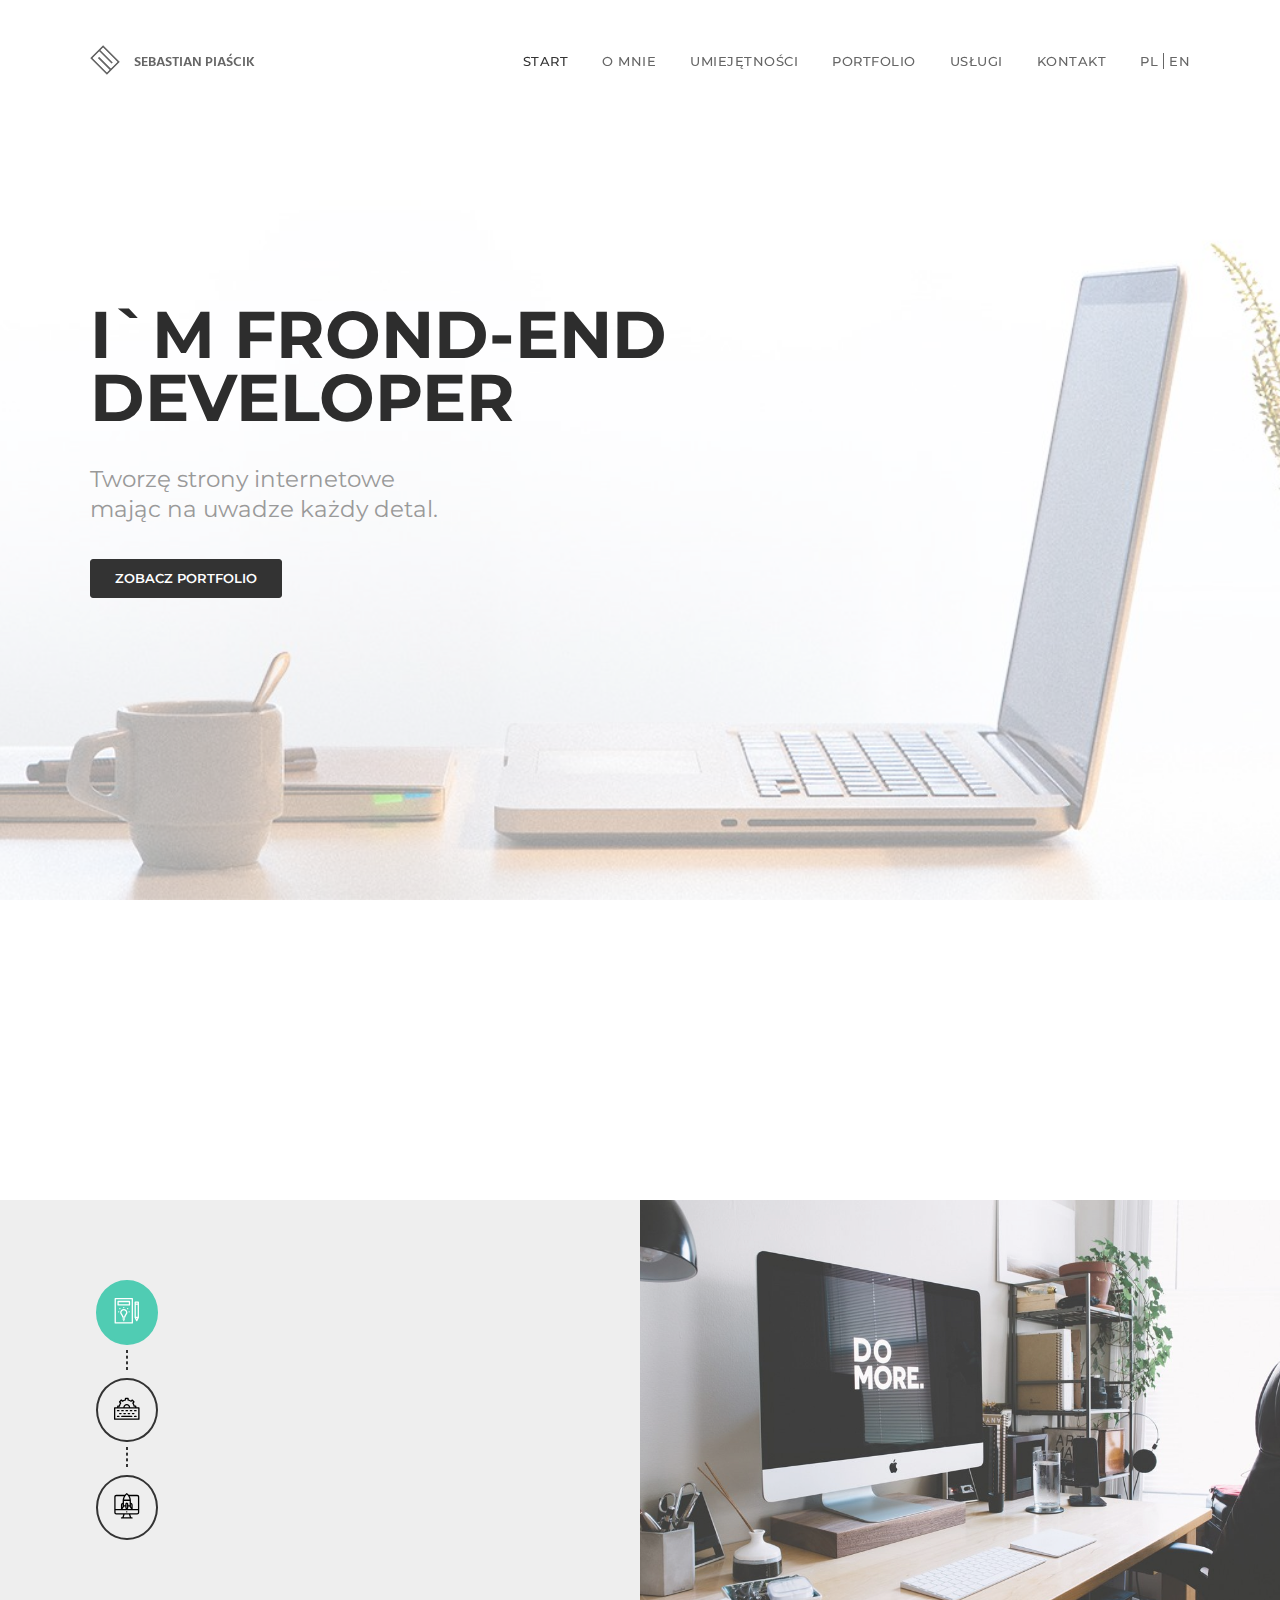
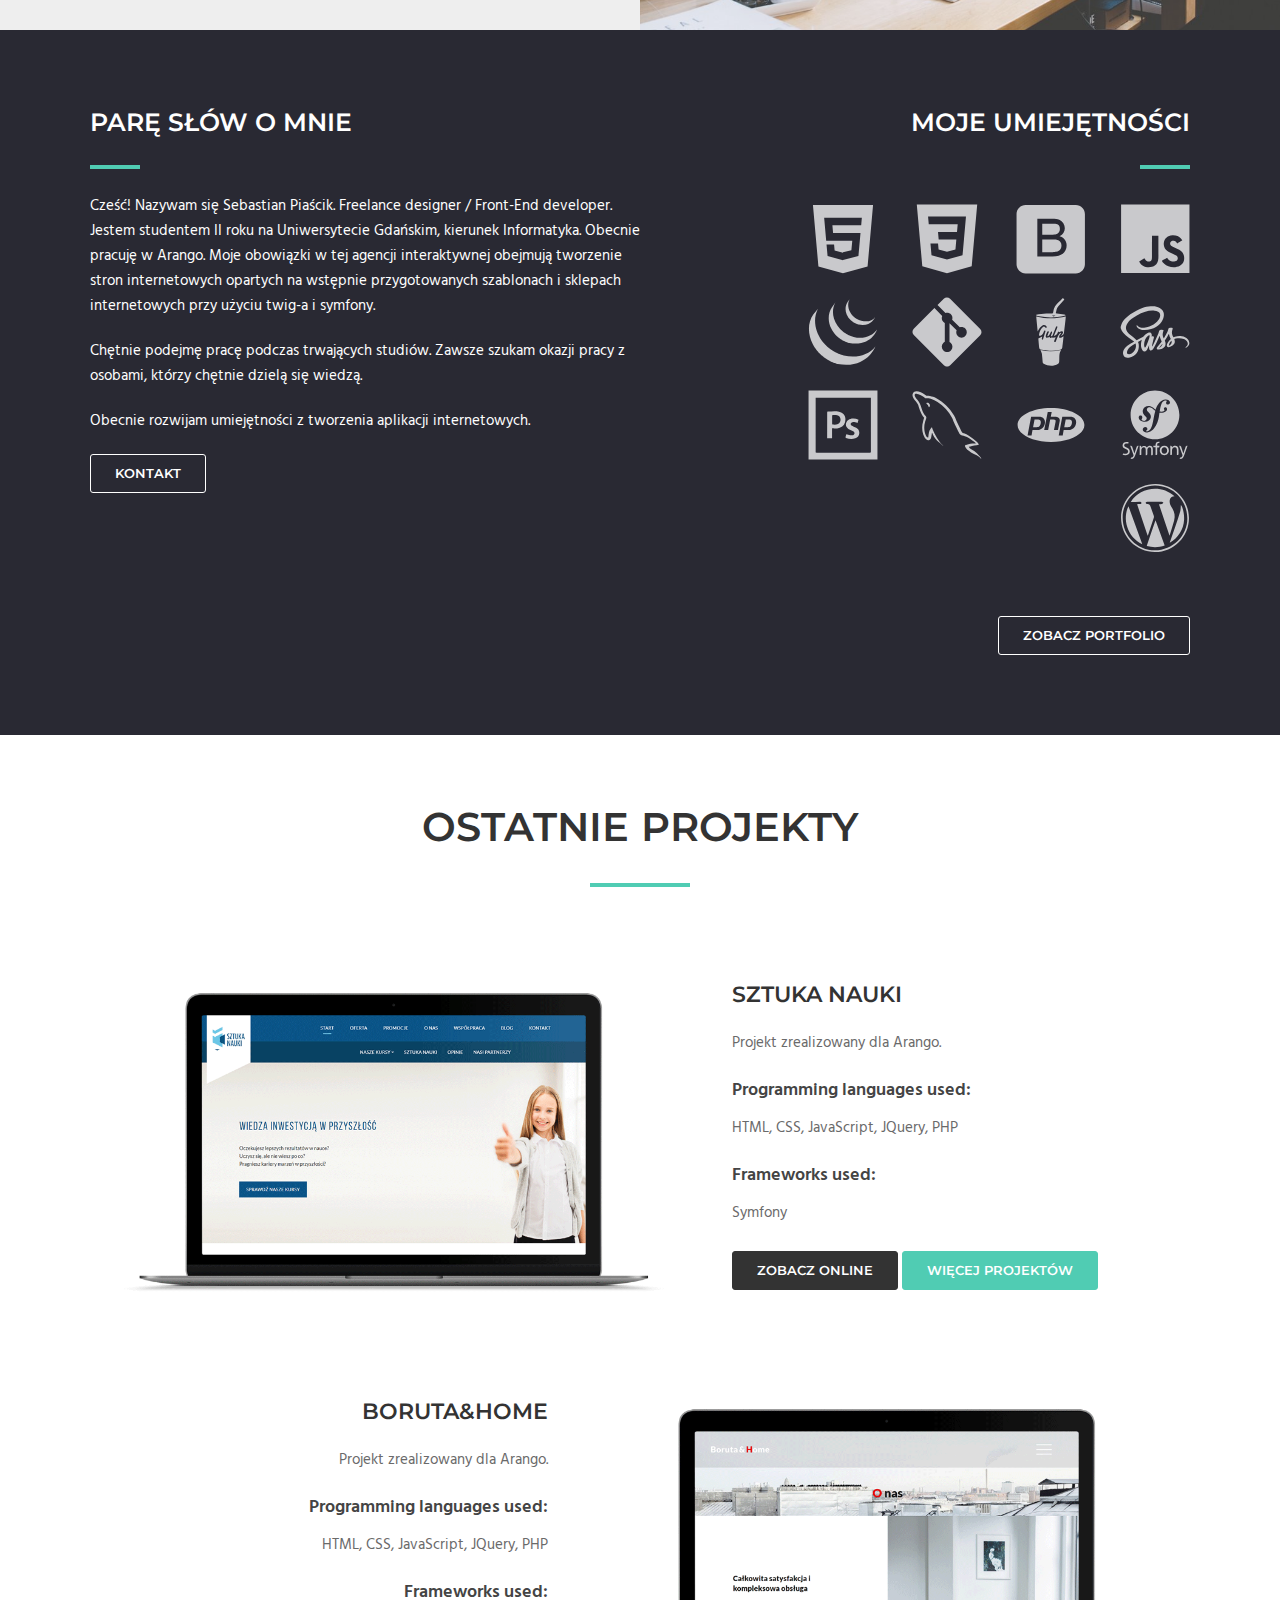
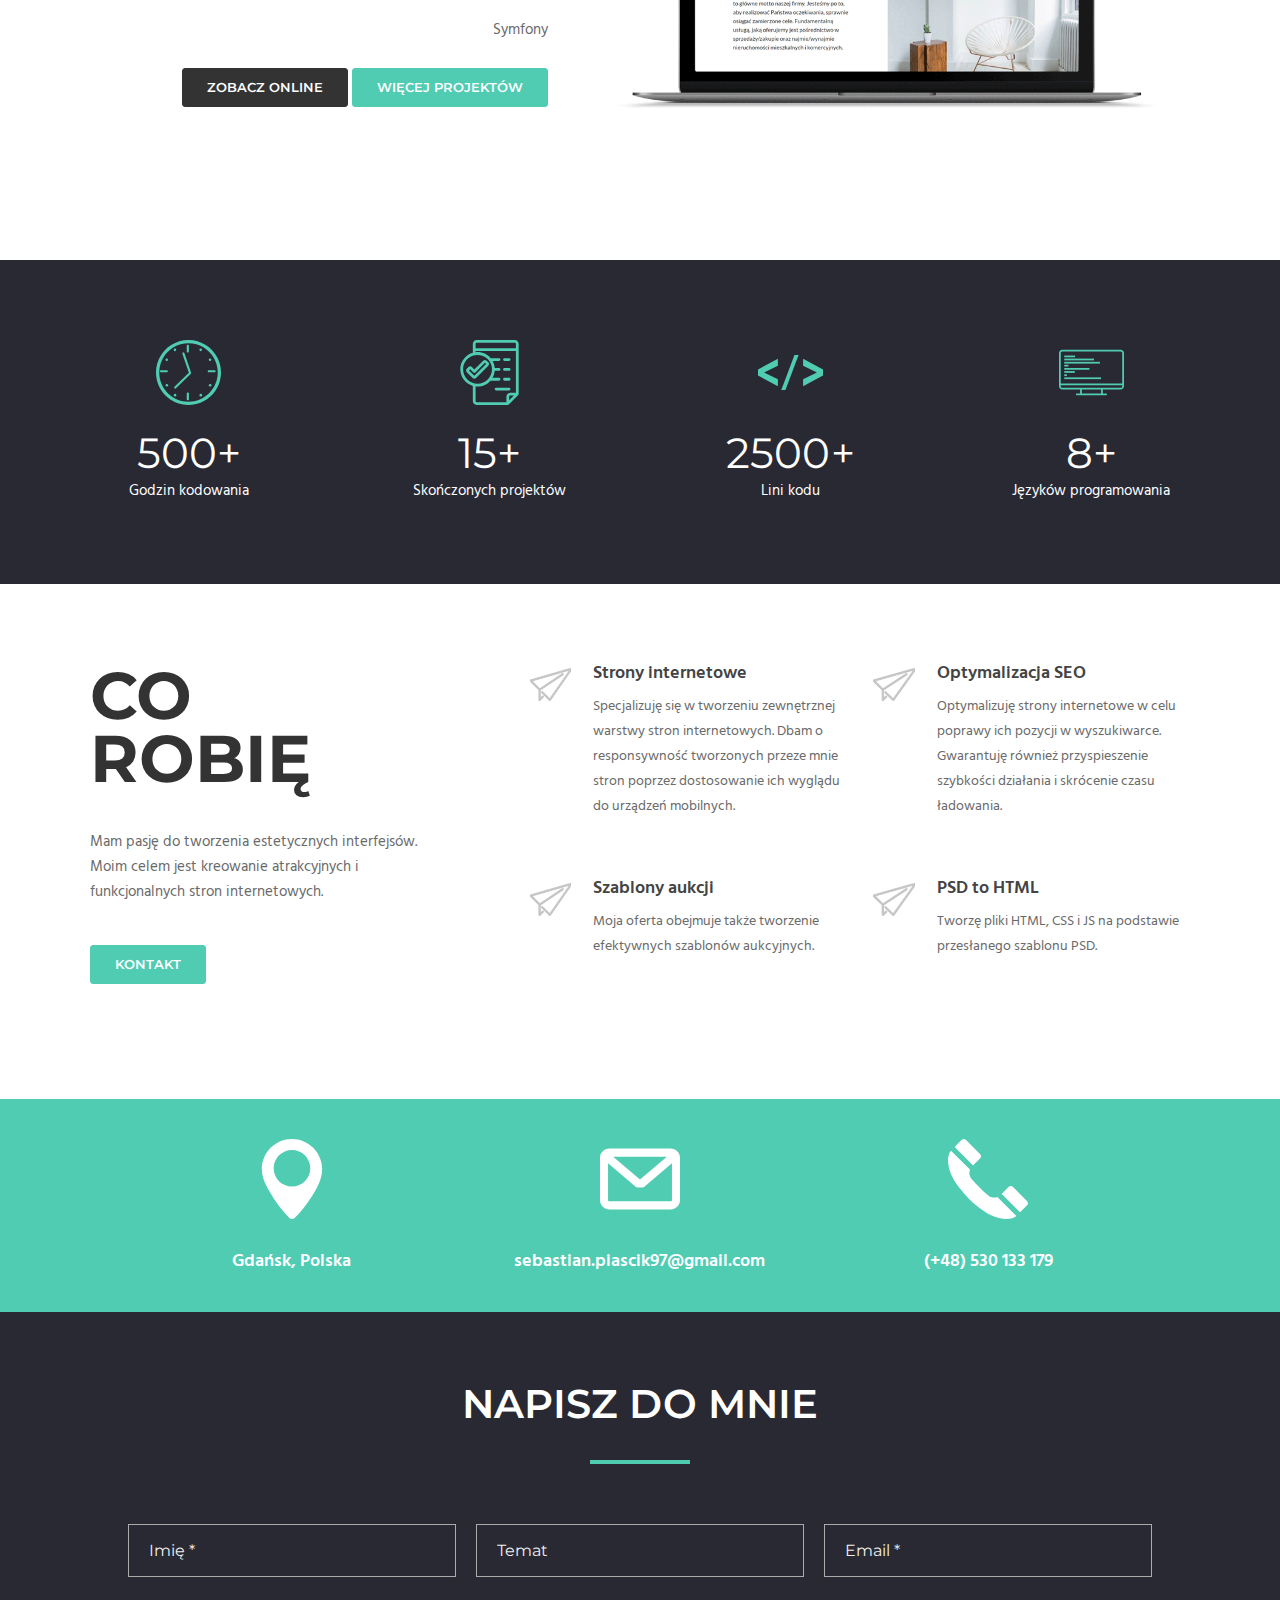
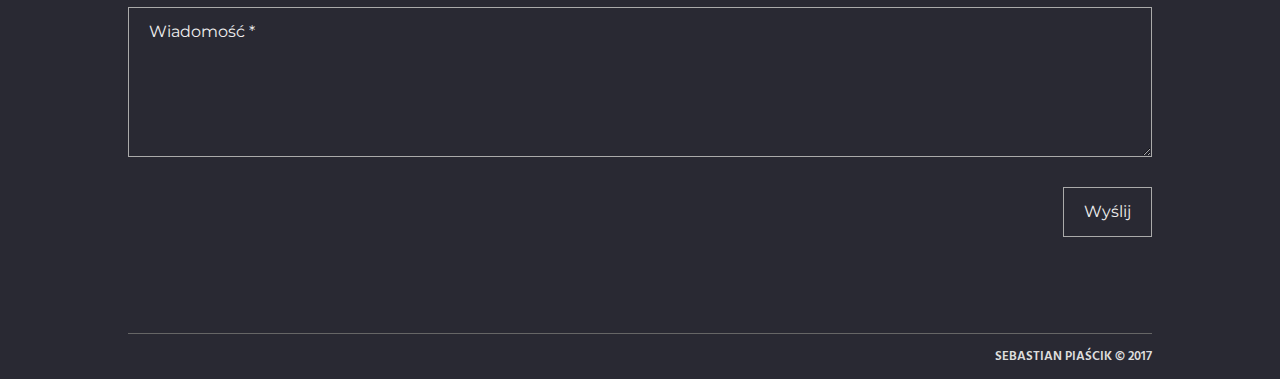
==== index.html @ a7806776 "Initial commit" ====
<!DOCTYPE html>
<html lang="pl-PL">

<head>
    <title>Sebastian Piaścik - Freelancer - Front-end Developer | Portfolio</title>

    <meta charset="utf-8" />
    <meta name="viewport" content="width=device-width, initial-scale=1.0">
    <meta name="author" content="Sebastian">
    <meta name="keywords" content="sebastian piascik, portfolio, web designer, front-end developer, freelancer, strony internetowe, tworca stron">
    <meta name="description" content="Sebastian Piaścik - Front-end developer. Specjalizuje się w tworzeniu responsywnych stron www, szablonów allegro oraz prostych sklepów internetowych. Sprawdź moje portfolio.">
    <meta name="google-site-verification" content="376Qhj6izyLeun8e3hG7ulQBFDxKnTTjyItqfD8CO_0" />
    <meta property="og:url" content="http://sebastian-piascik.pl">
    <meta property="og:type" content="website">
    <meta property="og:title" content="Sebastian Piaścik - Freelancer - Front-end Developer | Portfolio">
    <meta property="og:description" content="Sebastian Piaścik - Front-end developer. Specjalizuje się w tworzeniu responsywnych stron www, szablonów allegro oraz prostych sklepów internetowych.">
    <meta property="og:image" content="http://sebastian-piascik.pl/logo.jpg">
    <!--
    <meta http-equiv="Expires" content="0" />
	<meta http-equiv="Cache-Control" content="no-store, no-cache, must-revalidate" />
	<meta http-equiv="Cache-Control" content="post-check=0, pre-check=0" />
	<meta http-equiv="Pragma" content="no-cache" />
-->

    <link rel="shortcut icon" href="images/logo666.png" hreflang="pl-PL">

    <link rel="stylesheet" href="css/bootstrap.min.css">
    <link rel="stylesheet" href="css/material-design-iconic-font/material-design-iconic-font.min.css">

    <link rel="stylesheet" href="css/custom.min.css">
    <link rel="stylesheet" href="css/style.min.css">
    <link rel="stylesheet" href="css/responsive.min.css">



</head>

<body>





    <div class="nav">
        <div class="nav-logo">
            <img src="images/logo666.png" alt="logo">
            <p>Sebastian Piaścik</p>
        </div>
        <div class="nav-content section-content flex">
            <div class="nav-logo">
                <img src="images/logo666.png" alt="logo">
                <p>Sebastian Piaścik</p>
            </div>
            <div class="nav-ul">
                <ul>
                    <li class="button-home"><a href="" class="active">Start</a></li>
                    <li class="button-about"><a href="">O mnie</a></li>
                    <li class="button-skills"><a href="">Umiejętności</a></li>
                    <li class="button-portfolio"><a href="">Portfolio</a></li>
                    <li class="button-services"><a href="">Usługi</a></li>
                    <li class="button-contact"><a href="">Kontakt</a></li>
                    <li><a href="" class="lang"><span>PL</span></a><a href="en/" class="lang"><span>EN</span></a></li>
                </ul>
            </div>
            <div class="hamburger">
                <div class="bar bar-1"></div>
                <div class="bar bar-2"></div>
                <div class="bar bar-3"></div>
            </div>
        </div>
        <div class="hamburger">
            <div class="hamburger-content">
                <div class="bar bar-1"></div>
                <div class="bar bar-2"></div>
                <div class="bar bar-3"></div>
            </div>
        </div>
    </div>




    <div class="wallpaper flex" id="home">
        <div class="wallpaper-content section-content">
            <h1>I`m Frond-end<br/>Developer</h1>
            <h3>Tworzę strony internetowe<br/>mając na uwadze każdy detal.</h3>
            <div class="buttons">
                <div class="button button-black button-link"><a href="portfolio.html">Zobacz portfolio</a></div>
                <div class="button button-color button-contact">Kontakt</div>
            </div>
        </div>
    </div>


    <div class="features section">
        <div class="features-content section-content row">
            <div class="feature feature-1 flex col-sm-4">
                <div class="feature-img">
                    <img src="images/ikony/marketing-icons/dart-board.svg" alt="ikona atuty">
                </div>
                <div class="feature-content">
                    <h6>Stunning Design</h6>
                    <p>Mam pasję do tworzenia estetycznych stron internetowych przy użyciu najnowszych trendów technologicznych.</p>
                    <p class="link link-services">czym sie zajmuje</p>
                </div>
            </div>
            <div class="feature feature-2 flex col-sm-4">
                <div class="feature-img">
                    <img class="feature-bigger" src="images/ikony/responsive.svg" alt="ikona atuty">
                </div>
                <div class="feature-content">
                    <h6>Responsive Layout</h6>
                    <p>Wszystkie moje projekty są tworzone w taki sposób, aby dostosować się do różnych urządzeń, platform oraz przeglądarek.</p>
                    <p class="link link-services">czym sie zajmuje</p>
                </div>
            </div>
            <div class="feature feature-3 flex col-sm-4">
                <div class="feature-img">
                    <img class="feature-bigger" src="images/ikony/laptop.svg" alt="ikona atuty">
                </div>
                <div class="feature-content">
                    <h6>Pixel Perfect</h6>
                    <p>Kodując strony internetowe staram się zwracać uwagę na najmniejsze szczegóły, tak aby projekt finalny był w 100% dopracowany. </p>
                    <p class="link link-services">czym sie zajmuje</p>
                </div>
            </div>
        </div>
    </div>



    <div class="info flex">
        <div class="info-content col-sm-6">
            <div class="info-content-inside">
                <div class="info-images">
                    <div class="info-image-container active" data-info='1'>
                        <svg xmlns="http://www.w3.org/2000/svg" viewBox="0 0 295.5 295.5" width="512" height="512"><path d="M113.2 127.1c-23.1 0-42 18.9-42 42 0 15.5 12.2 28 13.6 29.4 2.3 2.3 5.3 7.3 6.3 10.5l3.4 13.7c0.8 3.4 3.8 5.7 7.3 5.7h23c3.5 0 6.5-2.4 7.3-5.7l3.4-13.7c1-3.1 4-8.2 6.3-10.5 1.4-1.4 13.6-13.9 13.6-29.4C155.1 145.9 136.3 127.1 113.2 127.1zM131 187.9c-4.1 4.1-8.5 11.4-10.1 17 0 0.1-0.1 0.2-0.1 0.3l-2 8.2h-11.2l-2-8.2c0-0.1-0.1-0.2-0.1-0.3 -1.6-5.6-6-12.9-10.1-17 -2.5-2.6-9.2-10.9-9.2-18.8 0-14.9 12.1-27 27-27 14.9 0 27 12.1 27 27C140.1 176.9 133.5 185.3 131 187.9z" class="a"/><path d="M212.2 0h-198c-4.1 0-7.5 3.4-7.5 7.5V288c0 4.1 3.4 7.5 7.5 7.5h198c4.1 0 7.5-3.4 7.5-7.5V7.5C219.7 3.4 216.3 0 212.2 0zM204.7 280.5h-183V15h183V280.5z" class="a"/><path d="M47.2 87.8h132c4.1 0 7.5-3.4 7.5-7.5V40.5c0-4.1-3.4-7.5-7.5-7.5h-132c-4.1 0-7.5 3.4-7.5 7.5v39.8C39.7 84.4 43 87.8 47.2 87.8zM54.7 48h117v24.8h-117V48z" class="a"/><path d="M121.4 235.3h-16.5c-4.1 0-7.5 3.4-7.5 7.5s3.4 7.5 7.5 7.5h16.5c4.1 0 7.5-3.4 7.5-7.5S125.6 235.3 121.4 235.3z" class="a"/><path d="M113.4 254.8h-0.5c-4.1 0-7.5 3.4-7.5 7.5s3.4 7.5 7.5 7.5h0.5c4.1 0 7.5-3.4 7.5-7.5S117.6 254.8 113.4 254.8z" class="a"/><path d="M113.4 118.3c4.1 0 7.5-3.4 7.5-7.5s-3.4-7.5-7.5-7.5h-0.5c-4.1 0-7.5 3.4-7.5 7.5s3.4 7.5 7.5 7.5H113.4z" class="a"/><path d="M75.9 123.8c0-4.1-3.4-7.5-7.5-7.5h-0.5c-4.1 0-7.5 3.4-7.5 7.5s3.4 7.5 7.5 7.5h0.5C72.6 131.3 75.9 127.9 75.9 123.8z" class="a"/><path d="M158.4 116.3h-0.5c-4.1 0-7.5 3.4-7.5 7.5s3.4 7.5 7.5 7.5h0.5c4.1 0 7.5-3.4 7.5-7.5S162.6 116.3 158.4 116.3z" class="a"/><path d="M175.4 152.8h-0.5c-4.1 0-7.5 3.4-7.5 7.5s3.4 7.5 7.5 7.5h0.5c4.1 0 7.5-3.4 7.5-7.5S179.6 152.8 175.4 152.8z" class="a"/><path d="M54.4 152.8h-0.5c-4.1 0-7.5 3.4-7.5 7.5s3.4 7.5 7.5 7.5h0.5c4.1 0 7.5-3.4 7.5-7.5S58.6 152.8 54.4 152.8z" class="a"/><path d="M237.7 225.4c0 1.2 0.3 2.3 0.8 3.4l18.1 36.2c1.3 2.5 3.9 4.1 6.7 4.1s5.4-1.6 6.7-4.1l18.1-36.2c0.5-1 0.8-2.2 0.8-3.4V47.8c0-4.1-3.4-7.5-7.5-7.5h-36.2c-4.1 0-7.5 3.4-7.5 7.5V225.4zM252.7 217.9V79.4h21.2v138.6H252.7zM273.8 55.3v9.1h-21.2V55.3H273.8zM263.3 244.8l-6-11.9h11.9L263.3 244.8z" class="a"/></svg>
                    </div>
                    <div class="vertical-line-container">
                        <div class="vertical-line"></div>
                    </div>
                    <div class="info-image-container" data-info='2'>
                        <svg xmlns="http://www.w3.org/2000/svg" viewBox="0 0 295.5 295.5" width="512" height="512"><path d="M288 129.4h-28.8v-12.1c0-4.1-3.4-7.5-7.5-7.5h-12.5c-2.3-9.6-6-18.7-11.1-27.1l9-9.1c2.9-2.9 2.9-7.6 0-10.5l-21-21.4c-1.4-1.4-3.3-2.2-5.3-2.2 -2 0-3.9 0.8-5.3 2.2l-8.8 9c-8.2-5.1-17.1-8.8-26.5-11.1V26.6c0-4.1-3.4-7.5-7.5-7.5h-29.7c-4.1 0-7.5 3.4-7.5 7.5v12.9c-9.4 2.3-18.2 6-26.5 11.1l-8.8-9c-1.4-1.4-3.3-2.2-5.3-2.2h0c-2 0-3.9 0.8-5.3 2.2L58.4 63c-2.9 2.9-2.9 7.6 0 10.5l9 9.1c-5.1 8.4-8.8 17.5-11.1 27.1H43.8c-4.1 0-7.5 3.4-7.5 7.5v12.1H7.5c-4.1 0-7.5 3.4-7.5 7.5v132c0 4.1 3.4 7.5 7.5 7.5H288c4.1 0 7.5-3.4 7.5-7.5v-132C295.5 132.7 292.1 129.4 288 129.4zM51.3 124.8h11.1c3.7 0 6.8-2.6 7.4-6.2 2-11.8 6.5-22.7 13.3-32.6 2.1-3 1.7-7-0.8-9.5l-8-8.1 10.5-10.7 7.8 8c2.6 2.6 6.7 3 9.7 0.8C111.9 59.5 122.6 55 134.2 53c3.6-0.6 6.2-3.7 6.2-7.4V34.1h14.7v11.4c0 3.6 2.6 6.8 6.2 7.4 11.6 2 22.3 6.6 31.9 13.5 3 2.2 7.1 1.8 9.7-0.8l7.8-8 10.5 10.7 -8 8.1c-2.5 2.6-2.9 6.6-0.8 9.5 6.8 9.8 11.3 20.8 13.3 32.6 0.6 3.6 3.7 6.2 7.4 6.2h11.1v4.6h-56.6c-1.5-21-18.8-37.5-39.9-37.5s-38.3 16.6-39.9 37.5h-56.6V124.8zM122.9 129.4c1.5-12.7 12-22.5 24.8-22.5 12.8 0 23.3 9.9 24.8 22.5H122.9zM280.5 261.4H15v-117h265.5V261.4z" class="a"/><path d="M40.5 177.4H57c4.1 0 7.5-3.4 7.5-7.5 0-4.1-3.4-7.5-7.5-7.5H40.5c-4.1 0-7.5 3.4-7.5 7.5C33 174 36.4 177.4 40.5 177.4z" class="a"/><path d="M90 177.4h16.5c4.1 0 7.5-3.4 7.5-7.5 0-4.1-3.4-7.5-7.5-7.5H90c-4.1 0-7.5 3.4-7.5 7.5C82.5 174 85.9 177.4 90 177.4z" class="a"/><path d="M139.5 177.4H156c4.1 0 7.5-3.4 7.5-7.5 0-4.1-3.4-7.5-7.5-7.5h-16.5c-4.1 0-7.5 3.4-7.5 7.5C132 174 135.4 177.4 139.5 177.4z" class="a"/><path d="M189 177.4h16.5c4.1 0 7.5-3.4 7.5-7.5 0-4.1-3.4-7.5-7.5-7.5H189c-4.1 0-7.5 3.4-7.5 7.5C181.5 174 184.9 177.4 189 177.4z" class="a"/><path d="M238.5 177.4H255c4.1 0 7.5-3.4 7.5-7.5 0-4.1-3.4-7.5-7.5-7.5h-16.5c-4.1 0-7.5 3.4-7.5 7.5C231 174 234.4 177.4 238.5 177.4z" class="a"/><path d="M40.5 243.4H57c4.1 0 7.5-3.4 7.5-7.5 0-4.1-3.4-7.5-7.5-7.5H40.5c-4.1 0-7.5 3.4-7.5 7.5C33 240 36.4 243.4 40.5 243.4z" class="a"/><path d="M205.5 228.4H89.8c-4.1 0-7.5 3.4-7.5 7.5 0 4.1 3.4 7.5 7.5 7.5H205.5c4.1 0 7.5-3.4 7.5-7.5C213 231.7 209.6 228.4 205.5 228.4z" class="a"/><path d="M255 228.4h-16.5c-4.1 0-7.5 3.4-7.5 7.5 0 4.1 3.4 7.5 7.5 7.5H255c4.1 0 7.5-3.4 7.5-7.5C262.5 231.7 259.1 228.4 255 228.4z" class="a"/><path d="M57.8 202.9c0 4.1 3.4 7.5 7.5 7.5h16.5c4.1 0 7.5-3.4 7.5-7.5 0-4.1-3.4-7.5-7.5-7.5h-16.5C61.1 195.4 57.8 198.7 57.8 202.9z" class="a"/><path d="M107.3 202.9c0 4.1 3.4 7.5 7.5 7.5h16.5c4.1 0 7.5-3.4 7.5-7.5 0-4.1-3.4-7.5-7.5-7.5h-16.5C110.6 195.4 107.3 198.7 107.3 202.9z" class="a"/><path d="M156.8 202.9c0 4.1 3.4 7.5 7.5 7.5h16.5c4.1 0 7.5-3.4 7.5-7.5 0-4.1-3.4-7.5-7.5-7.5h-16.5C160.1 195.4 156.8 198.7 156.8 202.9z" class="a"/><path d="M206.3 202.9c0 4.1 3.4 7.5 7.5 7.5h16.5c4.1 0 7.5-3.4 7.5-7.5 0-4.1-3.4-7.5-7.5-7.5h-16.5C209.6 195.4 206.3 198.7 206.3 202.9z" class="a"/></svg>
                    </div>
                    <div class="vertical-line-container">
                        <div class="vertical-line"></div>
                    </div>
                    <div class="info-image-container" data-info='3'>
                        <svg xmlns="http://www.w3.org/2000/svg" viewBox="0 0 295.5 295.5" width="512" height="512"><path d="M147.7 211c-2 0-3.9 0.8-5.3 2.2 -1.4 1.4-2.2 3.3-2.2 5.3 0 2 0.8 3.9 2.2 5.3 1.4 1.4 3.3 2.2 5.3 2.2 2 0 3.9-0.8 5.3-2.2 1.4-1.4 2.2-3.3 2.2-5.3 0-2-0.8-3.9-2.2-5.3C151.7 211.8 149.7 211 147.7 211z" class="a"/><path d="M268.7 21.3h-96.7c-9.6-12.3-18.6-19.2-19.4-19.8 -2.7-2-6.3-2-9 0 -0.8 0.6-9.8 7.5-19.4 19.8H26.7c-13 0-23.5 10.5-23.5 23.5V226.1c0 13 10.5 23.5 23.5 23.5h80.2l-10.3 30.9h-9.8c-4.1 0-7.5 3.4-7.5 7.5s3.4 7.5 7.5 7.5h15.2c0 0 0 0 0 0 0 0 0 0 0 0h91.3c0 0 0 0 0 0 0 0 0 0 0 0h15.2c4.1 0 7.5-3.4 7.5-7.5s-3.4-7.5-7.5-7.5h-9.8l-10.3-30.9h80.2c13 0 23.5-10.5 23.5-23.5V44.8C292.2 31.9 281.7 21.3 268.7 21.3zM268.7 36.3c4.7 0 8.5 3.8 8.5 8.5V185.6h-61.1v-47c0-12.7-8.5-23.4-20.2-26.6V88.2c0-20.7-6.2-38.2-13.9-51.9H268.7zM114.1 163c0.8-1.2 1.3-2.7 1.3-4.2v-2.4h15.2v11c0 5.1 3.4 12.4 6.7 18.3H99L114.1 163zM95.2 164.3v-25.6c0-4.2 2-7.9 5.2-10.2v28.1L95.2 164.3zM201.1 164.3l-5.2-7.7v-28.1c3.1 2.3 5.2 6 5.2 10.2V164.3zM181 118.5v22.9h-15.2v-11.3c0-10.5-7.9-19.1-17.6-19.1 -9.7 0-17.6 8.6-17.6 19.1v11.3H115.4v-22.9V91.7h65.6V118.5zM145.6 167.4V130.1c0-2.5 1.5-4.1 2.6-4.1 1.1 0 2.6 1.6 2.6 4.1l0 37.2c-0.1 1.1-1.1 3.7-2.6 6.7C146.7 171 145.7 168.5 145.6 167.4zM165.7 167.4v-11h15.2v2.4c0 1.5 0.4 2.9 1.3 4.2l15.1 22.7h-38.3C162.3 179.8 165.7 172.5 165.7 167.4zM148.2 17.4c8.7 8.2 27.5 28.8 31.9 58.2h-63.7C120.7 46.2 139.4 25.6 148.2 17.4zM26.7 36.3h87.6c-7.7 13.7-13.9 31.2-13.9 51.9v23.8c-11.6 3.3-20.2 14-20.2 26.6v47H18.2V44.8C18.2 40.1 22.1 36.3 26.7 36.3zM183 280.5h-70.5l10.3-30.9h49.9L183 280.5zM268.7 234.6H26.7c-4.7 0-8.5-3.8-8.5-8.5v-25.4h259v25.4C277.2 230.7 273.4 234.6 268.7 234.6z" class="a"/></svg>
                    </div>
                </div>
                <div class="info-section">
                    <div class="info-section-content" data-info="1">
                        <h4>Planning</h4>
                        <div class="under-line"></div>
                        <p>Przed przystąpieniem do pracy zapoznaję się dokładnie z wytycznymi dotyczącymi projektu oraz branżą firmy. Staram się określić cel projektu.</p>
                        <p>Po zaznajomieniu się z briefem przechodzę do następnego kroku, którym jest "Programowanie".</p>
                    </div>
                    <div class="info-section-content" data-info="2">
                        <h4>Execution</h4>
                        <div class="under-line"></div>
                        <p>Na tym etapie zajmuje się głównie kodowaniem strony.</p>
                        <p>Zajmuje mi to od kilku dni do kilku tygodni w zależności od złożoności projektu.</p>
                    </div>
                    <div class="info-section-content" data-info="3">
                        <h4>Launching</h4>
                        <div class="under-line"></div>
                        <p>Zaprezentowanie projektu klientowi.</p>
                    </div>
                </div>
            </div>
        </div>
        <div class="info-img col-sm-6">
            <img src="images/wallpaper/13.jpg" alt="baner">
        </div>
    </div>




    <div class="skills about">
        <div class="skills-content section-content flex">
            <div class="skills-description col-sm-6">
                <h4>Parę słów o mnie</h4>
                <div class="under-line"></div>
                <p>Cześć! Nazywam się Sebastian Piaścik. Freelance designer / Front-End developer. Jestem studentem II roku na Uniwersytecie Gdańskim, kierunek Informatyka. Obecnie pracuję w Arango. Moje obowiązki w tej agencji interaktywnej obejmują tworzenie stron internetowych opartych na wstępnie przygotowanych szablonach i sklepach internetowych przy użyciu twig-a i symfony.</p>
                <p>Chętnie podejmę pracę podczas trwających studiów. Zawsze szukam okazji pracy z osobami, którzy chętnie dzielą się wiedzą.</p>
                <p>Obecnie rozwijam umiejętności z tworzenia aplikacji internetowych. </p>
                <div class="button button-contact">Kontakt</div>
            </div>
            <div class="skills-description skills-description-2 col-sm-6">
                <h4>Moje umiejętności</h4>
                <div class="under-line"></div>
                <div class="skills-images">
                    <svg viewBox="0 0 128 128">
<path class="html" fill="#fff" d="M9.032 2l10.005 112.093 44.896 12.401 45.02-12.387 10.015-112.107h-109.936zm89.126 26.539l-.627 7.172-.276 3.289h-52.665000000000006l1.257 14h50.156000000000006l-.336 3.471-3.233 36.119-.238 2.27-28.196 7.749v.002l-.034.018-28.177-7.423-1.913-21.206h13.815000000000001l.979 10.919 15.287 4.081h.043v-.546l15.355-3.875 1.604-17.579h-47.698l-3.383-38.117-.329-3.883h68.939l-.33 3.539z"></path>
</svg>
                    <svg viewBox="0 0 128 128">
<path class="css" fill="#fff" d="M8.76 1l10.055 112.883 45.118 12.58 45.244-12.626 10.063-112.837h-110.48zm89.591 25.862l-3.347 37.605.01.203-.014.467v-.004l-2.378 26.294-.262 2.336-28.36 7.844v.001l-.022.019-28.311-7.888-1.917-21.739h13.883l.985 11.054 15.386 4.17-.004.008v-.002l15.443-4.229 1.632-18.001h-32.282999999999994l-.277-3.043-.631-7.129-.331-3.828h34.748999999999995l1.264-14h-52.926l-.277-3.041-.63-7.131-.332-3.828h69.281l-.331 3.862z"></path>
</svg>
                    <svg viewBox="0 0 128 128">
<path class="bootstrap" fill="#fff" d="M75.701 65.603c-2.334-.768-5.694-.603-10.08-.603h-17.621v23h18.844c2.944 0 5.012-.315 6.203-.535 2.099-.376 3.854-1.104 5.264-1.982 1.409-.876 2.568-2.205 3.478-3.881.908-1.676 1.363-3.637 1.363-5.83 0-2.568-.658-4.54-1.975-6.436-1.316-1.896-3.141-2.965-5.476-3.733zM73.282 55.087c2.317-.688 4.064-1.89 5.239-3.487 1.176-1.598 1.763-3.631 1.763-6.044 0-2.286-.549-4.314-1.646-6.054s-2.662-2.413-4.699-3.056c-2.037-.641-5.53-.446-10.48-.446h-15.459v20h16.587c4.042 0 6.939-.38 8.695-.913zM126 18.625c0-9.182-7.443-16.625-16.625-16.625h-91.75c-9.182 0-16.625 7.443-16.625 16.625v91.75c0 9.182 7.443 16.625 16.625 16.625h91.75c9.182 0 16.625-7.443 16.625-16.625v-91.75zm-35.447 66.12c-1.362 2.773-3.047 4.911-5.052 6.415-2.006 1.504-4.521 2.78-7.544 3.548-3.022.769-6.728 1.292-11.113 1.292h-27.844v-69h27.42c5.264 0 9.485.609 12.665 2.002 3.181 1.395 5.671 3.497 7.474 6.395 1.801 2.898 2.702 5.907 2.702 9.071 0 2.945-.8 5.708-2.397 8.308-1.598 2.602-4.011 4.694-7.237 6.292 4.166 1.222 7.37 3.304 9.61 6.248 2.24 2.945 3.36 6.422 3.36 10.432 0 3.227-.681 6.225-2.044 8.997z"></path>
</svg>
                    <svg viewBox="0 0 128 128">
<path class="js" fill="#fff" d="M2 1v125h125v-125h-125zm66.119 106.513c-1.845 3.749-5.367 6.212-9.448 7.401-6.271 1.44-12.269.619-16.731-2.059-2.986-1.832-5.318-4.652-6.901-7.901l9.52-5.83c.083.035.333.487.667 1.071 1.214 2.034 2.261 3.474 4.319 4.485 2.022.69 6.461 1.131 8.175-2.427 1.047-1.81.714-7.628.714-14.065-.001-10.115.046-20.188.046-30.188h11.709c0 11 .06 21.418 0 32.152.025 6.58.596 12.446-2.07 17.361zm48.574-3.308c-4.07 13.922-26.762 14.374-35.83 5.176-1.916-2.165-3.117-3.296-4.26-5.795 4.819-2.772 4.819-2.772 9.508-5.485 2.547 3.915 4.902 6.068 9.139 6.949 5.748.702 11.531-1.273 10.234-7.378-1.333-4.986-11.77-6.199-18.873-11.531-7.211-4.843-8.901-16.611-2.975-23.335 1.975-2.487 5.343-4.343 8.877-5.235l3.688-.477c7.081-.143 11.507 1.727 14.756 5.355.904.916 1.642 1.904 3.022 4.045-3.772 2.404-3.76 2.381-9.163 5.879-1.154-2.486-3.069-4.046-5.093-4.724-3.142-.952-7.104.083-7.926 3.403-.285 1.023-.226 1.975.227 3.665 1.273 2.903 5.545 4.165 9.377 5.926 11.031 4.474 14.756 9.271 15.672 14.981.882 4.916-.213 8.105-.38 8.581z"></path>
</svg>
                    <svg viewBox="0 0 128 128">
<path class="jq" fill="#fff" d="M65.283 106.928c-.828-.187-1.633-.446-2.441-.685l-.609-.185c-.79-.242-1.573-.497-2.352-.765l-.323-.117c-.698-.245-1.388-.504-2.074-.769l-.582-.229c-.752-.297-1.5-.607-2.238-.931l-.447-.198c-.635-.288-1.263-.578-1.889-.879l-.546-.262c-.491-.239-.977-.493-1.461-.743-.324-.171-.654-.332-.975-.51-.592-.317-1.173-.646-1.751-.982l-.591-.33c-.769-.452-1.529-.921-2.28-1.397l-.615-.41c-.546-.351-1.088-.709-1.623-1.079l-.523-.367c-.516-.365-1.026-.734-1.534-1.109l-.679-.514c-.464-.355-.927-.713-1.384-1.082l-.617-.495c-.581-.479-1.156-.959-1.724-1.453l-.188-.159c-.614-.539-1.217-1.092-1.812-1.647l-.51-.491c-.441-.42-.875-.843-1.302-1.277l-.51-.509c-.543-.556-1.076-1.119-1.599-1.69l-.078-.084c-.553-.604-1.092-1.221-1.621-1.844l-.424-.504c-.395-.475-.785-.956-1.167-1.442l-.427-.532c-.459-.596-.908-1.189-1.347-1.794-12.15-16.574-16.516-39.432-6.804-58.204l-8.611 10.921c-11.029 15.851-9.656 36.476-1.231 53.32.2.404.411.801.617 1.198l.395.759.245.437.439.786c.262.461.53.92.805 1.379l.458.756c.304.491.615.976.934 1.46l.398.614c.438.655.888 1.309 1.352 1.951l.039.05.228.308c.4.553.814 1.099 1.232 1.639l.463.59c.373.469.752.935 1.139 1.399l.435.52c.518.61 1.047 1.217 1.586 1.812l.032.033.062.068c.526.575 1.066 1.137 1.612 1.699l.517.521c.423.426.853.845 1.287 1.262l.526.5c.58.547 1.166 1.083 1.764 1.607l.028.022.307.262c.526.456 1.062.909 1.603 1.353l.664.529c.441.354.887.702 1.336 1.044l.714.543c.495.365.995.724 1.499 1.075l.546.387.15.107c.478.329.967.646 1.456.963l.63.42c.749.474 1.51.943 2.278 1.396l.63.355c.565.326 1.134.646 1.711.959.312.168.632.327.946.488.407.213.811.429 1.225.636l.283.137.501.242c.641.306 1.287.607 1.94.897l.41.184c.748.327 1.502.641 2.263.941l.551.217c.704.271 1.418.539 2.135.791l.268.093c.786.275 1.581.53 2.381.779l.575.172c.814.245 1.618.538 2.458.693 53.339 9.727 68.833-32.053 68.833-32.053-13.014 16.954-36.112 21.426-57.997 16.447zM46.069 63.697c1.195 1.713 2.52 3.751 4.105 5.127.575.633 1.176 1.251 1.79 1.858l.472.465c.596.578 1.202 1.146 1.828 1.698l.074.064.018.018c.693.608 1.408 1.191 2.135 1.767l.484.378c.729.559 1.472 1.107 2.233 1.631l.065.049c.336.232.679.448 1.02.672l.482.319c.544.349 1.096.689 1.656 1.015l.234.136c.483.278.973.552 1.463.818l.521.271c.339.177.678.358 1.024.53l.155.07c.702.346 1.411.68 2.136.995l.472.194c.578.246 1.163.486 1.75.71l.75.275c.533.198 1.068.378 1.608.559l.727.233c.767.238 1.525.539 2.324.672 41.183 6.823 50.69-24.886 50.69-24.886-8.57 12.343-25.168 18.233-42.879 13.635-.787-.207-1.562-.431-2.333-.674l-.7-.227c-.548-.177-1.092-.365-1.632-.562l-.736-.274c-.591-.228-1.176-.462-1.756-.708l-.473-.2c-.727-.316-1.443-.65-2.148-.999-.364-.177-.721-.364-1.078-.548l-.622-.32c-.458-.248-.914-.506-1.363-.77l-.326-.185c-.558-.325-1.106-.661-1.65-1.008l-.498-.332c-.358-.232-.717-.469-1.069-.707-.759-.524-1.497-1.072-2.226-1.628l-.501-.395c-7.752-6.12-13.897-14.486-16.819-23.971-3.062-9.836-2.401-20.878 2.903-29.84l-6.517 9.2c-7.977 11.478-7.543 26.844-1.321 38.983 1.043 2.038 2.216 4.013 3.528 5.892zM89.476 49.498c.339.125.678.237 1.022.354l.451.143c.484.152.966.329 1.467.424 22.739 4.394 28.908-11.669 30.549-14.034-5.403 7.779-14.482 9.646-25.623 6.942-.88-.213-1.848-.531-2.696-.832-1.088-.388-2.16-.83-3.201-1.329-1.979-.951-3.864-2.104-5.612-3.424-9.969-7.565-16.162-21.994-9.657-33.745l-3.52 4.851c-4.702 6.92-5.164 15.514-1.901 23.156 3.441 8.112 10.492 14.475 18.721 17.494z"></path>
</svg>
                    <svg viewBox="0 0 128 128">
<path class="git" fill="#fff" d="M124.742 58.378l-55.117-55.114c-3.172-3.174-8.32-3.174-11.497 0l-11.443 11.446 14.518 14.518c3.375-1.139 7.243-.375 9.932 2.314 2.703 2.706 3.462 6.607 2.293 9.993l13.992 13.994c3.385-1.167 7.292-.413 9.994 2.295 3.78 3.777 3.78 9.9 0 13.679-3.78 3.78-9.901 3.78-13.683 0-2.842-2.844-3.545-7.019-2.105-10.521l-13.048-13.049-.002 34.341c.922.455 1.791 1.063 2.559 1.828 3.779 3.777 3.779 9.898 0 13.683-3.779 3.777-9.904 3.777-13.679 0-3.778-3.784-4.088-9.905-.311-13.683.934-.933 1.855-1.638 2.855-2.11v-34.659c-1-.472-1.92-1.172-2.856-2.111-2.861-2.86-3.396-7.06-1.928-10.576l-14.233-14.313-37.754 37.79c-3.175 3.177-3.155 8.325.02 11.5l55.126 55.114c3.173 3.174 8.325 3.174 11.503 0l54.86-54.858c3.175-3.176 3.178-8.327.004-11.501z"></path>
</svg>
                    <svg viewBox="0 0 128 128">
<path class="gulp" fill-rule="evenodd" clip-rule="evenodd" fill="#fff" d="M36.965 35.459c.877 9.232 1.747 18.412 2.637 27.798 1.451-2.495 2.501-4.888 4.085-6.848 1.475-1.826 3.334-3.511 5.357-4.678 2.641-1.524 6.104-.089 6.96 2.614.23.725-.319 1.697-.511 2.556-.646-.341-1.479-.529-1.901-1.051-1.793-2.217-2.873-2.479-4.856-.563-3.699 3.576-5.779 8.056-6.573 13.091-.153.974.456 2.067.713 3.105 1.011-.348 2.185-.476 3.002-1.084 2.656-1.977 4.302-4.666 5.21-7.88.197-.696 1.265-1.145 1.933-1.708.32.658 1.05 1.433.897 1.954-1.407 4.84-2.934 9.649-4.536 14.429-.162.484-1.051.725-1.604 1.079-.223-.636-.692-1.302-.617-1.901.168-1.358.605-2.683.91-3.927l-7.24 3.333c.405 4.622.825 9.807 1.323 14.985.382 3.954 1.029 4.978 4.923 5.728 4.544.875 9.173 1.434 13.792 1.774 6.825.503 13.59-.119 20.23-1.904 2.472-.664 3.458-2.29 3.635-4.717.162-2.235.524-4.456.775-6.685.493-4.391.972-8.783 1.476-13.358-1.667 1.056-2.978 2.238-4.511 2.739-1.116.365-2.524-.169-3.803-.303.245-1.174.23-2.497.796-3.487.922-1.618 2.224-3.021 3.364-4.515l-.491-.591c-.817.483-1.832.8-2.413 1.485-1.182 1.394-2.339 2.886-3.13 4.52-1.324 2.735-2.333 5.622-3.518 8.426-.515 1.216-.959 3.076-2.684 2.366-1.845-.761-.547-2.386-.114-3.542.689-1.844 1.599-3.606 2.215-4.962-1.746.208-3.516.459-5.294.614-.752.064-1.646-.348-2.261-.07-2.045.924-3.341.553-3.766-1.711-.947.615-1.749 1.448-2.694 1.672-1.147.273-2.703.452-3.543-.121-.673-.459-.918-2.184-.688-3.196.457-2.012 1.311-3.946 2.122-5.859.502-1.185 1.007-3.077 2.701-2.253 1.674.813.154 2.185-.232 3.286-.599 1.702-1.209 3.401-1.813 5.101l.96.58c.914-.794 2.053-1.441 2.693-2.415 1.048-1.592 1.681-3.452 2.673-5.086.411-.677 1.296-1.065 1.967-1.584.136.862.462 1.748.354 2.58-.107.841-.698 1.61-.981 2.442-.425 1.246-.768 2.52-1.2 3.969 2.043.078 2.918-.782 3.495-2.299 1.826-4.793 3.672-9.581 5.679-14.3.343-.808 1.509-1.264 2.296-1.884.091.974.525 2.078.216 2.899-1.645 4.349-3.492 8.62-5.228 12.935-.293.727-.387 1.534-.572 2.304 3.059-1.375 5.612-2.895 6.544-6.146.228-.79 1.162-1.377 1.771-2.058l1.416 1.5c.43-.362.824-.774 1.291-1.075 1.47-.947 3.053-1.782 4.603-.315 1.604 1.517.39 2.995-.448 4.307-.912 1.431-2.029 2.73-3.057 4.086 2.312-1.49 5.469-2.158 5.889-5.378 1.024-7.865 1.924-15.746 2.837-23.625.271-2.332.416-4.679.627-7.109-18.21 4.409-36.029 4.436-54.088-.069zM44.781 96.828c.877 2.317 2.209 4.593 2.558 7.011.737 5.147.924 10.372 1.446 15.554.076.755.565 1.792 1.175 2.124 8.98 4.88 18.047 5.726 27.209.389 1.367-.796 1.62-1.847 1.797-3.325.857-7.181-1.051-14.798 3.54-21.56-12.856 3.189-25.403 3.288-37.725-.193zM75.772 36.748c4.362-.421 8.671-1.445 12.985-2.291.813-.159 1.535-.778 2.299-1.185-1.007-.885-1.878-1.311-2.788-1.418-4.53-.535-9.076-.947-13.603-1.508-.684-.085-1.905-.929-1.854-1.083 1.321-3.98 1.256-8.485 4.254-11.839 3.789-4.24 7.617-8.443 11.416-12.648-2.826-3.04-2.864-3.044-5.425-.383-1.448 1.504-2.771 3.15-4.342 4.512-5.813 5.038-9.896 11.005-10.692 18.872-.183 1.805-1.174 2.457-3.069 2.485-6.256.091-12.519.263-18.761.674-3.093.203-6.148.997-9.221 1.523l-.028 1.149c1.923.593 3.809 1.372 5.773 1.749 10.944 2.098 21.991 2.458 33.056 1.391zm-3.496-2.748c-2.477 2-4.524 2-6.501 0h6.501z"></path>
</svg>
                    <svg viewBox="0 0 128 128">
<path class="sass" fill-rule="evenodd" clip-rule="evenodd" fill="#fff" d="M1.219 56.156c0 .703.207 1.167.323 1.618.756 2.933 2.381 5.45 4.309 7.746 2.746 3.272 6.109 5.906 9.554 8.383 2.988 2.148 6.037 4.248 9.037 6.38.515.366 1.002.787 1.561 1.236-.481.26-.881.489-1.297.7-3.959 2.008-7.768 4.259-11.279 6.986-2.116 1.644-4.162 3.391-5.607 5.674-2.325 3.672-3.148 7.584-1.415 11.761.506 1.22 1.278 2.274 2.367 3.053.353.252.749.502 1.162.6 1.058.249 2.136.412 3.207.609l3.033-.002c3.354-.299 6.407-1.448 9.166-3.352 4.312-2.976 7.217-6.966 8.466-12.087.908-3.722.945-7.448-.125-11.153-.099-.344-.224-.681-.354-1.014-.13-.333-.283-.657-.463-1.072l6.876-3.954.103.088c-.125.409-.258.817-.371 1.23-.817 2.984-1.36 6.02-1.165 9.117.208 3.3 1.129 6.389 3.061 9.146 1.562 2.23 5.284 2.313 6.944.075.589-.795 1.16-1.626 1.589-2.513 1.121-2.315 2.159-4.671 3.23-7.011l.187-.428c-.077 1.108-.167 2.081-.208 3.055-.064 1.521.025 3.033.545 4.48.445 1.238 1.202 2.163 2.62 2.326.97.111 1.743-.333 2.456-.896 1.114-.879 2.019-1.965 2.691-3.199 1.901-3.491 3.853-6.961 5.576-10.54 1.864-3.871 3.494-7.855 5.225-11.792l.286-.698c.409 1.607.694 3.181 1.219 4.671.61 1.729 1.365 3.417 2.187 5.058.389.775.344 1.278-.195 1.928-2.256 2.72-4.473 5.473-6.692 8.223-.491.607-.98 1.225-1.389 1.888-.247.403-.411.894-.48 1.364-.133.898.422 1.764 1.383 1.971.878.189 1.813.259 2.708.193 3.097-.228 5.909-1.315 8.395-3.157 3.221-2.386 4.255-5.642 3.475-9.501-.211-1.047-.584-2.065-.947-3.074-.163-.455-.174-.774.123-1.198 2.575-3.677 4.775-7.578 6.821-11.569.081-.157.164-.314.306-.482.663 3.45 1.661 6.775 3.449 9.792-.912.879-1.815 1.676-2.632 2.554-1.799 1.934-3.359 4.034-4.173 6.595-.35 1.104-.619 2.226-.463 3.405.242 1.831 1.742 3.021 3.543 2.604 3.854-.892 7.181-2.708 9.612-5.925 1.636-2.166 1.785-4.582 1.1-7.113-.188-.688-.411-1.365-.651-2.154.951-.295 1.878-.649 2.837-.868 4.979-1.136 9.904-.938 14.702.86 2.801 1.05 5.064 2.807 6.406 5.571 1.639 3.379.733 6.585-2.452 8.721-.297.199-.637.356-.883.605-.151.153-.242.459-.205.67.021.123.346.277.533.275 1.047-.008 1.896-.557 2.711-1.121 2.042-1.413 3.532-3.314 3.853-5.817l.063-.188-.077-1.63c-.031-.094.023-.187.016-.258-.434-3.645-2.381-6.472-5.213-8.688-3.28-2.565-7.153-3.621-11.249-3.788-3.338-.136-6.619.36-9.765 1.503-.897.325-1.786.71-2.688 1.073-.121-.219-.251-.429-.358-.646-.926-1.896-2.048-3.708-2.296-5.882-.176-1.544-.392-3.086-.025-4.613.353-1.469.813-2.913 1.246-4.362.223-.746.066-1.164-.646-1.5-.248-.117-.518-.219-.786-.258-1.75-.254-3.476-.109-5.171.384-.6.175-1.036.511-1.169 1.175-.076.381-.231.746-.339 1.122-.443 1.563-.757 3.156-1.473 4.645-1.794 3.735-3.842 7.329-5.938 10.897-.227.385-.466.763-.752 1.23-.736-1.54-1.521-2.922-1.759-4.542-.269-1.832-.481-3.661-.025-5.479.339-1.356.782-2.687 1.19-4.025.193-.636.104-.97-.472-1.305-.291-.169-.62-.319-.948-.368-1.815-.269-3.603-.128-5.354.438-.543.176-.828.527-.994 1.087-.488 1.652-.904 3.344-1.589 4.915-2.774 6.36-5.628 12.687-8.479 19.013-.595 1.321-1.292 2.596-1.963 3.882-.17.326-.418.613-.63.919-.17-.201-.236-.339-.235-.477.005-.813-.092-1.65.063-2.436.469-2.378 1.009-4.743 1.578-7.099.47-1.946 1.017-3.874 1.538-5.807.175-.647.178-1.252-.287-1.796-.781-.911-2.413-1.111-3.381-.409l-.428.242.083-.69c.204-1.479.245-2.953-.161-4.41-.506-1.816-1.802-2.861-3.686-2.803-.878.027-1.8.177-2.613.497-3.419 1.34-6.048 3.713-8.286 6.568-.203.259-.471.495-.757.654-2.893 1.604-5.795 3.188-8.696 4.778l-3.229 1.769c-.866-.826-1.653-1.683-2.546-2.41-2.727-2.224-5.498-4.393-8.244-6.592-2.434-1.949-4.792-3.979-6.596-6.56-1.342-1.92-2.207-4.021-2.29-6.395-.105-3.025.753-5.789 2.293-8.362 1.97-3.292 4.657-5.934 7.611-8.327 3.125-2.53 6.505-4.678 10.008-6.639 4.901-2.743 9.942-5.171 15.347-6.774 5.542-1.644 11.165-2.585 16.965-1.929 2.28.258 4.494.78 6.527 1.895 1.557.853 2.834 1.97 3.428 3.716.586 1.718.568 3.459.162 5.204-.825 3.534-2.76 6.447-5.195 9.05-3.994 4.267-8.866 7.172-14.351 9.091-3.165 1.107-6.421 1.802-9.765 2.083-2.729.229-5.401-.013-7.985-.962-1.711-.629-3.201-1.591-4.399-2.987-.214-.25-.488-.521-.887-.287-.391.23-.46.602-.329.979.219.626.421 1.278.762 1.838.857 1.405 2.107 2.424 3.483 3.298 2.643 1.681 5.597 2.246 8.66 2.377 4.648.201 9.183-.493 13.654-1.74 6.383-1.78 11.933-4.924 16.384-9.884 3.706-4.13 6.353-8.791 6.92-14.419.277-2.747-.018-5.438-1.304-7.944-1.395-2.715-3.613-4.734-6.265-6.125-3.862-2.025-8.03-3.204-12.332-3.204h-4.31c-5.21 0-10.247 1.493-15.143 3.274-3.706 1.349-7.34 2.941-10.868 4.703-7.683 3.839-14.838 8.468-20.715 14.833-2.928 3.171-5.407 6.67-6.833 10.79-.417 1.206-.813 2.499-1.111 3.746m27.839 36.013c-.333 4.459-2.354 8.074-5.657 11.002-1.858 1.646-3.989 2.818-6.471 3.23-.9.149-1.821.185-2.694-.188-1.245-.532-1.524-1.637-1.548-2.814-.037-1.876.62-3.572 1.521-5.186 1.176-2.104 2.9-3.708 4.741-5.206 2.9-2.361 6.046-4.359 9.268-6.245l.243-.1c.498 1.84.735 3.657.597 5.507zm25.158-19.379c-.235 1.424-.529 2.849-.945 4.229-1.438 4.777-3.285 9.406-5.282 13.973-.369.845-.906 1.616-1.373 2.417-.072.124-.179.231-.283.334-.578.571-1.126.541-1.418-.206-.34-.868-.549-1.797-.729-2.716-.121-.617-.092-1.265-.13-1.897.039-4.494 1.41-8.578 3.736-12.38.959-1.568 2.003-3.062 3.598-4.054.49-.305 1.04-.55 1.595-.706.85-.239 1.372.154 1.231 1.006zm17.164 21.868l6.169-7.203c.257 2.675-4.29 8.015-6.169 7.203zm19.703-4.847c-.436.25-.911.43-1.358.661-.409.212-.544-.002-.556-.354-.008-.239.027-.489.093-.721.833-2.938 2.366-5.446 4.647-7.486l.16-.082c1.085 3.035-.169 6.368-2.986 7.982z"></path>
</svg>
                    <svg viewBox="0 0 128 128">
<path class="ps" fill-rule="evenodd" clip-rule="evenodd" fill="#fff" d="M126.216.727c-36.223-.011-72.284-.01-108.508-.01-5.181 0-10.451-.004-15.632.011-.328.001-1.076.153-1.076.236v126.036h126v-126.036c0-.083-.414-.237-.784-.237zm-12.736 113.939c-32.641-.038-65.271-.03-97.912-.03-1.576 0-1.569-.003-1.569-1.627v-97.797c.001-1.607-.015-1.212 1.578-1.212h97.798c1.638 0 1.625-.396 1.625 1.291v48.837c0 16.32-.007 32.64.036 48.959.004 1.243-.289 1.58-1.556 1.579zM56.82 39.644c-6.668-1.563-13.38-.792-20.085-.107-1.423.146-1.695.755-1.691 2.018.043 15.207-.044 30.414-.044 45.621v.824h9v-17.861c5 .375 9.576.286 14.049-1.31 7.169-2.558 10.752-8.111 10.365-16.219-.313-6.548-4.426-11.286-11.594-12.966zm-1.953 22.344c-3.194 1.557-6.59 1.52-10.005 1.058-.266-.036-.675-.511-.677-.784-.04-5.331-.03-10.661-.03-16.138 3.131-.488 6.1-.726 9.062.018 3.673.923 5.804 3.319 6.201 6.917.436 3.954-1.247 7.319-4.551 8.929zM88.168 69.094c-1.469-.805-3.08-1.347-4.606-2.053-1.41-.653-2.833-1.296-4.174-2.076-.935-.543-1.36-1.492-1.36-2.611 0-1.892 1.294-3.417 3.504-3.598 1.649-.135 3.361.035 4.994.34 1.376.256 2.681.899 4.082 1.395l1.767-6.269c-3.345-1.624-6.749-2.235-10.285-2.11-3.006.105-5.814.871-8.352 2.599-4.743 3.229-7.057 11.807.051 16.416 1.805 1.171 3.893 1.905 5.851 2.841 1.218.583 2.489 1.079 3.641 1.772 1.452.874 1.946 2.297 1.694 3.94-.247 1.615-1.33 2.638-2.836 2.874-1.68.264-3.466.435-5.118.144-2.339-.411-4.599-1.281-6.974-1.979-.426 1.59-.831 3.349-1.384 5.06-.303.938-.125 1.401.795 1.768 5.617 2.231 11.334 2.69 17.082.717 4.296-1.475 6.915-4.524 7.256-9.169.332-4.527-1.708-7.851-5.628-10.001z"></path>
</svg>
                    <svg viewBox="0 0 128 128">
<path class="mysql" fill="#fff" d="M125.477 122.783l-2.616-2.537c-2.479-3.292-5.668-6.184-9.015-8.585-2.669-1.916-8.661-4.504-9.775-7.609l-.205-.195c1.893-.214 4.103-.898 5.85-1.367 2.934-.786 5.356-.583 8.386-1.365 1.366-.39 2.899-.781 3.899-1.171v-.78c-1-1.571-2.427-3.651-4.097-5.073-4.369-3.72-9.041-7.437-13.951-10.537-2.723-1.718-6.041-2.835-8.926-4.292-.971-.491-2.652-.746-3.294-1.562-1.517-1.932-2.328-4.382-3.498-6.633-2.449-4.717-4.849-9.868-7.019-14.831-1.48-3.384-2.443-6.72-4.289-9.756-8.86-14.567-18.395-23.358-33.167-32-3.145-1.838-6.929-2.563-10.929-3.513-2.144-.129-4.291-.26-6.437-.391-1.311-.546-2.674-2.149-3.902-2.927-4.896-3.092-17.449-9.817-21.074-.975-2.289 5.581 3.42 11.025 5.462 13.854 1.435 1.982 3.27 4.207 4.293 6.438.675 1.467.79 2.938 1.367 4.489 1.418 3.822 2.651 7.98 4.487 11.511.927 1.788 1.949 3.67 3.122 5.268.718.981 1.95 1.413 2.145 2.927-1.204 1.686-1.273 4.304-1.95 6.44-3.05 9.615-1.898 21.567 2.537 28.683 1.36 2.186 4.566 6.871 8.975 5.073 3.856-1.57 3.226-6.438 4.329-10.732.249-.972-.185-1.688.815-2.341v.195c1 2.341 2.11 4.683 3.282 7.024 2.6 4.187 6.889 8.562 10.798 11.514 2.027 1.531 3.92 4.177 5.92 5.073v-.101h.221c-.507-1-1.302-1.167-1.95-1.804-1.527-1.496-3.226-3.382-4.487-5.097-3.556-4.827-6.698-10.122-9.561-15.622-1.368-2.626-2.557-5.529-3.709-8.201-.443-1.03-.438-2.592-1.364-3.125-1.263 1.958-3.122 3.54-4.099 5.853-1.561 3.696-1.762 8.204-2.341 12.877-.343.122-.19.038-.391.194-2.718-.655-3.672-3.452-4.683-5.853-2.555-6.07-3.029-15.843-.781-22.829.582-1.809 3.211-7.501 2.146-9.172-.508-1.665-2.184-2.63-3.121-3.903-1.161-1.574-2.319-3.646-3.123-5.464-2.091-4.731-3.066-10.044-5.268-14.828-1.053-2.287-2.832-4.602-4.293-6.634-1.617-2.253-3.429-3.912-4.684-6.635-.445-.968-1.051-2.518-.39-3.513.21-.671.507-.951 1.171-1.17 1.133-.873 4.283.29 5.463.779 3.129 1.3 5.741 2.5 8.392 4.256 1.271.844 2.559 1.89 4.097 2.89h1.756c2.747 0 5.824.232 8.391 1.012 4.535 1.379 8.6 3.542 12.292 5.873 11.246 7.102 20.441 17.22 26.732 29.278 1.012 1.942 1.45 3.799 2.341 5.858 1.798 4.153 4.064 8.428 5.853 12.489 1.786 4.053 3.526 8.142 6.05 11.514 1.327 1.772 6.451 2.724 8.78 3.709 1.633.689 4.308 1.409 5.854 2.34 2.953 1.782 5.814 3.904 8.586 5.855 1.384.974 5.64 3.114 5.853 4.878-6.863-.188-12.104.452-16.585 2.341-1.273.537-3.305.552-3.513 2.147.7.733.809 1.829 1.365 2.731 1.069 1.73 2.876 4.052 4.488 5.268 1.762 1.33 3.576 2.751 5.464 3.902 3.359 2.047 7.107 3.217 10.341 5.268 1.906 1.21 3.958 2.733 5.815 4.097.92.675.891 1.724 2.891 2.147v-.194c-.999-.795-.946-1.893-1.522-2.728zM29.514 23.465c-1.431-.027-2.514.157-3.514.389v.146h.198c.683 1 1.888 2.33 2.731 3.538l1.952 4.108.193-.187c1.209-.853 1.763-2.211 1.756-4.291-.483-.509-.556-1.146-.974-1.754-.558-.809-1.639-1.268-2.342-1.949z"></path>
</svg>
                    <svg viewBox="0 0 128 128">
<path class="php" fill="#fff" d="M64 33.039c-33.74 0-61.094 13.862-61.094 30.961s27.354 30.961 61.094 30.961 61.094-13.862 61.094-30.961-27.354-30.961-61.094-30.961zm-15.897 36.993c-1.458 1.364-3.077 1.927-4.86 2.507-1.783.581-4.052.461-6.811.461h-6.253l-1.733 10h-7.301l6.515-34h14.04c4.224 0 7.305 1.215 9.242 3.432 1.937 2.217 2.519 5.364 1.747 9.337-.319 1.637-.856 3.159-1.614 4.515-.759 1.357-1.75 2.624-2.972 3.748zm21.311 2.968l2.881-14.42c.328-1.688.208-2.942-.361-3.555-.57-.614-1.782-1.025-3.635-1.025h-5.79l-3.731 19h-7.244l6.515-33h7.244l-1.732 9h6.453c4.061 0 6.861.815 8.402 2.231s2.003 3.356 1.387 6.528l-3.031 15.241h-7.358zm40.259-11.178c-.318 1.637-.856 3.133-1.613 4.488-.758 1.357-1.748 2.598-2.971 3.722-1.458 1.364-3.078 1.927-4.86 2.507-1.782.581-4.053.461-6.812.461h-6.253l-1.732 10h-7.301l6.514-34h14.041c4.224 0 7.305 1.215 9.241 3.432 1.935 2.217 2.518 5.418 1.746 9.39zM95.919 54h-5.001l-2.727 14h4.442c2.942 0 5.136-.29 6.576-1.4 1.442-1.108 2.413-2.828 2.918-5.421.484-2.491.264-4.434-.66-5.458-.925-1.024-2.774-1.721-5.548-1.721zM38.934 54h-5.002l-2.727 14h4.441c2.943 0 5.136-.29 6.577-1.4 1.441-1.108 2.413-2.828 2.917-5.421.484-2.491.264-4.434-.66-5.458s-2.772-1.721-5.546-1.721z"></path>
</svg>
                    <svg viewBox="0 0 128 128">
<path class="symfony" fill="#fff" d="M81.1 102.1c-5 0-8.4 3.6-8.4 8.6 0 4.7 3.4 8.6 8.4 8.6 4.9 0 8.3-3.9 8.3-8.6 0-5-3.3-8.6-8.3-8.6zm0 14.7c-3.6 0-5.1-3.2-5.1-6.1 0-3.1 1.9-6.1 5.1-6.1 3.2 0 5.1 3 5.1 6.1 0 2.9-1.6 6.1-5.1 6.1zM65 101.2v.8h-4v1.7c0 .7.7 1.2 1.4 1.2h2.6v14h1.6c.7 0 1.4-.7 1.4-1.3v-12.6h3c.7 0 1-.7 1-1.4v-1.6h-4v-1.1c0-2.2.3-3.9 2.9-3.9h.1c.7.1 1.3-.5 1.4-1.3l.1-1c-.6-.1-1.2-.2-2-.2-4.5.1-5.5 2.7-5.5 6.7zM32.1 102.2v.1c-.6 0-1.3.5-1.5 1.1l-4.2 12.6h-.1l-4.1-12.5c-.3-.6-.9-1.3-1.5-1.3v-.2h-2.1l5.6 15.5c.2.5.6 1.5.6 1.9 0 .3-.9 4.1-3.6 4.1h-.2c-.7 0-1.2.5-1.3 1.2l-.1 1.1c.5.1 1.1.2 2.1.2 4 0 5.2-3.9 6.3-7l6-17h-1.9v.2zM12.9 105.8c-2.5-1.3-5.2-2.1-5.3-4.7 0-2.7 2.5-3.4 4.4-3.4.8 0 1.5.1 2.2.2.7.1 1.3-.5 1.4-1.2l.1-1c-1.3-.3-2.6-.5-3.7-.5-4.2 0-7.3 2.1-7.3 6.2 0 3.5 2.4 4.9 4.9 6.1 2.5 1.2 5.3 2.2 5.3 5.1 0 3-2.9 4.2-5 4.2-1.2 0-2.5-.3-3.5-.6-.7-.1-1.2.5-1.3 1.3l-.1.8c1.5.5 3 .8 4.5.8 4.7 0 8.4-1.8 8.4-6.7-.1-3.8-2.5-5.3-5-6.6zM54.3 102.1c-1.5 0-4 .8-5.1 3.2-.9-2.2-2.8-3.1-4.7-3.1-2.4 0-4.1.8-5.2 2.8h-.3v-1.2c0-.7-.5-1.6-1.3-1.6l.1-.2h-1.8v17h2c.8 0 1.2-.7 1.2-1.4l-.2-.1v-6.8c0-3.1 1.6-6.1 4.7-6.1 2.4 0 3.3 2.5 3.3 4.6v9.9h1.3c.7 0 1.7-.7 1.7-1.4v-7c0-3.1 1.1-6.1 4.2-6.1 2.4 0 2.8 2.5 2.8 4.6v9.9h1.6c.7 0 1.4-.6 1.4-1.2v-9.4c0-3.7-1.5-6.4-5.7-6.4zM100.7 102c-2.3 0-4.6 1-5.5 3h-.2v-1.2c0-.8-.6-1.6-1.4-1.6v-.2h-1.6v17h1.8c.7 0 1.2-.7 1.2-1.4v-6.3c0-4 1.8-6.8 5.3-6.8 2.6.2 3.7 2 3.7 5.8v8.6h1.3c.7 0 1.7-.7 1.7-1.4v-8.4c0-4.4-2.1-7.1-6.3-7.1zM121.6 102v.30000000000000004c-.6 0-1.3.5-1.5 1.1l-4.2 12.6h-.1l-4.1-12.5c-.3-.6-.9-1.3-1.5-1.3v-.2h-2.1l5.6 15.5c.2.5.6 1.5.6 1.9 0 .3-.9 4.1-3.6 4.1h-.2c-.7 0-1.2.5-1.3 1.2l-.1 1.1c.5.1 1.1.2 2.1.2 4 0 5.2-3.9 6.3-7l6-17h-1.9zM64 90.2c24.6 0 44.6-20 44.6-44.6s-20-44.6-44.6-44.6-44.6 20-44.6 44.6 20 44.6 44.6 44.6zm-29.6-41.4c.7-2.2 2.4-2.6 4.2-2.1 1.8.6 2.6 2.8 2 4.5-.1.2-.2.5-.3.9l-.8 1.4c-.4 1.4 1.4 2.3 2.7 2.7 2.9.9 5.7-.6 6.4-3 .7-2.2-.7-3.7-1.3-4.2l-2.7-2.9c-1.3-1.4-4-5.3-2.7-9.7.5-1.7 1.6-3.5 3.2-4.7 3.3-2.5 7-2.9 10.4-1.9 4.5 1.3 6.6 4.3 9.4 6.5 1.6-4.6 3.7-9.1 7-12.9 2.9-3.5 6.9-5.9 11.4-6.1 4.5-.1 7.9 1.9 8.1 5.1 0 1.4-.7 4.1-3.5 4.2-2.1.1-3.5-1.2-3.6-3 0-.7.2-1.3.6-2 .5-.9.6-1 .5-1.4 0-1.2-1.8-1.2-2.3-1.2-6.7.2-8.5 9.3-9.9 16.6l-.7 3.9c3.9.6 6.6-.1 8.1-1.1 2.1-1.4-.6-2.8-.3-4.4.4-1.6 1.8-2.4 3-2.4 1.6 0 2.8 1.7 2.8 3.4-.1 2.8-3.8 6.8-11.4 6.6-.9 0-1.8-.1-2.6-.2l-1.1 7.9c-1.3 6-3 14.1-9 21.2-5.2 6.2-10.5 7.2-12.9 7.2-4.4.1-7.4-2.2-7.5-5.4-.1-3.1 2.6-4.7 4.4-4.8 2.4-.1 4 1.6 4.1 3.6.1 1.7-.8 2.2-1.4 2.5-.4.3-1 .6-.9 1.3 0 .3.3 1 1.3.9 1.9-.1 3.1-1 4-1.6 4.3-3.6 6-9.9 8.2-21.3l.5-2.8c.7-3.7 1.6-7.8 2.8-12-3-2.3-4.9-5.1-9-6.2-2.8-.8-4.5-.1-5.7 1.4-1.4 1.8-1 4.1.4 5.5l2.3 2.5c2.8 3.2 4.3 5.7 3.7 9.1-.9 5.4-7.3 9.5-14.9 7.2-6.6-1.7-7.8-6.3-7-8.8z"></path>
</svg>
                    <svg viewBox="0 0 128 128">
<path class="wp" fill-rule="evenodd" clip-rule="evenodd" fill="#fff" d="M64.094 126.224c34.275-.052 62.021-27.933 62.021-62.325 0-33.833-27.618-61.697-60.613-62.286-34.652-.618-63.608 27.5-63.617 61.597-.01 35.079 27.612 63.064 62.209 63.014zm-.101-121.594c32.907-.011 59.126 26.725 59.116 60.28-.011 31.679-26.925 58.18-59.092 58.187-32.771.007-59.125-26.563-59.124-59.608.002-32.193 26.766-58.848 59.1-58.859zM39.157 35.896c.538 1.793-.968 2.417-2.569 2.542-1.685.13-3.369.257-5.325.406 6.456 19.234 12.815 38.183 19.325 57.573.464-.759.655-.973.739-1.223 3.574-10.682 7.168-21.357 10.651-32.069.318-.977.16-2.271-.188-3.275-1.843-5.32-4.051-10.524-5.667-15.908-1.105-3.686-2.571-6.071-6.928-5.644-.742.073-1.648-1.524-2.479-2.349 1.005-.6 2.003-1.704 3.017-1.719 8.872-.135 17.747-.135 26.618.008 1.018.017 2.016 1.15 3.021 1.765-.88.804-1.639 2.01-2.668 2.321-1.651.498-3.482.404-5.458.58 6.463 19.225 12.793 38.057 19.349 57.56 2.931-9.736 5.658-18.676 8.31-27.639 2.366-8.001.956-15.473-3.322-22.52-1.286-2.119-2.866-4.175-3.595-6.486-.828-2.629-1.516-5.622-1.077-8.259.745-4.469 4.174-6.688 8.814-7.113-25.392-23.566-65.294-15.13-79.997 10.475 5.66-.261 11.064-.604 16.472-.678 1.022-.013 2.717.851 2.957 1.652zM49.274 113.867c-.118.345-.125.729-.218 1.302 10.943 3.034 21.675 2.815 32.659-.886l-16.78-45.96c-5.37 15.611-10.52 30.575-15.661 45.544zM40.818 111.789l-25.281-69.35c-11.405 22.278-2.729 56.268 25.281 69.35zM117.246 67.227c.802-10.534-2.832-25.119-5.97-27.125-.35 3.875-.106 8.186-1.218 12.114-2.617 9.255-5.817 18.349-8.899 27.468-3.35 9.912-6.832 19.779-10.257 29.666 16.092-9.539 24.935-23.618 26.344-42.123z"></path>
</svg>
                </div>
                <div class="button button-link"><a href="portfolio.html">Zobacz portfolio</a></div>
            </div>
        </div>
    </div>



    <div class="project">
        <div class="project-content section-content flex">
            <h1>Ostatnie projekty</h1>
            <div class="under-line-container">
                <div class="under-line"></div>
            </div>
            <div class="project-container">
                <div class="project-image col-sm-7">
                    <img src="images/projects/02-sztukanauki/sztukanauki.png" alt="projekt zdjecie">
                </div>
                <div class="project-section col-xs-12 col-sm-5">
                    <h4>Sztuka Nauki</h4>
                    <p>Projekt zrealizowany dla Arango.</p>
                    <div class="languages">
                        <h6>Programming languages used:</h6>
                        <p>HTML, CSS, JavaScript, JQuery, PHP</p>
                    </div>
                    <div class="languages">
                        <h6>Frameworks used:</h6>
                        <p>Symfony</p>
                    </div>
                    <div class="buttons">
                        <div class="button button-black"><a target="_blank" href="http://sztukanauki.com">Zobacz online</a></div>
                        <div class="button button-color button-link"><a href="portfolio.html">Więcej projektów</a></div>
                    </div>
                </div>
            </div>
            <div class="project-container project-container-2">
                <div class="project-section col-sm-5">
                    <h4>Boruta&Home</h4>
                    <p>Projekt zrealizowany dla Arango.</p>
                    <div class="languages">
                        <h6>Programming languages used:</h6>
                        <p>HTML, CSS, JavaScript, JQuery, PHP</p>
                    </div>
                    <div class="languages">
                        <h6>Frameworks used:</h6>
                        <p>Symfony</p>
                    </div>
                    <div class="buttons">
                        <div class="button button-black"><a target="_blank" href="http://borutahome.pl">Zobacz online</a></div>
                        <div class="button button-color button-link"><a href="portfolio.html">Więcej projektów</a></div>
                    </div>
                </div>
                <div class="project-image col-sm-7">
                    <img src="images/projects/01-boruta/boruta.png" alt="projekt zdjecie">
                </div>
            </div>
        </div>
    </div>


    <div class="facts">
        <div class="facts-content section-content flex">
            <div class="fact col-xs-6 col-sm-3">
                <img src="images/ikony/facts/clock1.svg" alt="ikona zegar">
                <h2>500+</h2>
                <p>Godzin kodowania</p>
            </div>
            <div class="fact col-xs-6 col-sm-3">
                <img src="images/ikony/facts/project1.svg" alt="ikona projekt">
                <h2>15+</h2>
                <p>Skończonych projektów</p>
            </div>
            <div class="fact col-xs-6 col-sm-3">
                <img src="images/ikony/facts/code1.svg" alt="ikona kod">
                <h2>2500+</h2>
                <p>Lini kodu</p>
            </div>
            <div class="fact col-xs-6 col-sm-3">
                <img src="images/ikony/facts/languages1.svg" alt="ikona programowanie">
                <h2>8+</h2>
                <p>Języków programowania</p>
            </div>
        </div>
    </div>


    <div class="services">
        <div class="services-content section-content flex row">
            <div class="services-description col-md-5">
                <!--                <div class="services-slider"></div>-->
                <!--                <div class="under-line"></div>-->
                <h1>Co <br/>robię</h1>
                <p>Mam pasję do tworzenia estetycznych interfejsów. <br/>Moim celem jest kreowanie atrakcyjnych i funkcjonalnych stron internetowych.</p>
                <div class="button button-color button-contact">Kontakt</div>
            </div>
            <div class="services-info flex col-md-7">
                <div class="service flex col-md-6">
                    <div class="service-img">
                        <img src="images/ikony/launch.svg" alt="ikona usługi">
                    </div>
                    <div class="service-content">
                        <h6>Strony internetowe</h6>
                        <p>Specjalizuję się w tworzeniu zewnętrznej warstwy stron internetowych. Dbam o responsywność tworzonych przeze mnie stron poprzez dostosowanie ich wyglądu do urządzeń mobilnych.</p>
                    </div>
                </div>
                <div class="service flex col-md-6">
                    <div class="service-img">
                        <img src="images/ikony/launch.svg" alt="ikona usługi">
                    </div>
                    <div class="service-content">
                        <h6>Optymalizacja SEO</h6>
                        <p>Optymalizuję strony internetowe w celu poprawy ich pozycji w wyszukiwarce. Gwarantuję również przyspieszenie szybkości działania i skrócenie czasu ładowania.</p>
                    </div>
                </div>
                <div class="service flex col-md-6">
                    <div class="service-img">
                        <img src="images/ikony/launch.svg" alt="ikona usługi">
                    </div>
                    <div class="service-content">
                        <h6>Szablony aukcji</h6>
                        <p>Moja oferta obejmuje także tworzenie efektywnych szablonów aukcyjnych.</p>
                    </div>
                </div>
                <div class="service flex col-md-6">
                    <div class="service-img">
                        <img src="images/ikony/launch.svg" alt="ikona usługi">
                    </div>
                    <div class="service-content">
                        <h6>PSD to HTML</h6>
                        <p>Tworzę pliki HTML, CSS i JS na podstawie przesłanego szablonu PSD.</p>
                    </div>
                </div>
            </div>
        </div>
    </div>


    <div class="contact-info" id="contact">
        <div class="contact-info-content flex">
            <div class="contact-info-section col-md-4">
                <img src="images/ikony/map.svg" alt="ikona mapa">
                <h6>Gdańsk, Polska</h6>
            </div>
            <div class="contact-info-section col-md-4">
                <img src="images/ikony/mail.svg" alt="ikona mail">
                <h6>sebastian.piascik97@gmail.com</h6>
            </div>
            <div class="contact-info-section col-md-4">
                <img src="images/ikony/phone.svg" alt="ikona telefon ">
                <h6>(+48) 530 133 179</h6>
            </div>
        </div>
    </div>



    <div class="contact">
        <div class="contact-content flex">
            <h1>Napisz do mnie</h1>
            <div class="under-line-container">
                <div class="under-line"></div>
            </div>
            <div class="form-content">
                <form action="mail.php" method="post" class="form flex" id="ajax-contact">


                    <input type="text" name="name" id="name" placeholder="Imię *" data-validation="alphanumeric" data-validation-allowing=" ">
                    <input type="text" id="subject" name="subject" placeholder="Temat">
                    <input id="email" type="text" name="email" placeholder="Email *" data-validation="email">
                    <textarea name="message" id="message" placeholder="Wiadomość *"></textarea>
                    <button type="submit">Wyślij</button>
                </form>

                <div class="row">
                    <div class="col-md-12">
                        <br class="clear" />
                        <div id="form-messages">
                            <!--<div class="alert alert-info" role="alert">Wysłano</div>-->
                        </div>
                    </div>
                </div>
            </div>
        </div>
    </div>
    <div class="copyright">
        <div class="section-content copyright-content">
            <p>Sebastian Piaścik &copy 2017 </p>
        </div>
    </div>









    <script src="js/jquery-3.1.1.min.js"></script>
    <script src="js/bootstrap.min.js"></script>
    <script src="js/form.js"></script>
    <script src="js/javascript.js" type="text/javascript"></script>
    <script src="js/jquery.min.js"></script>
    <script>
        (function(i, s, o, g, r, a, m) {
            i['GoogleAnalyticsObject'] = r;
            i[r] = i[r] || function() {
                (i[r].q = i[r].q || []).push(arguments)
            }, i[r].l = 1 * new Date();
            a = s.createElement(o),
                m = s.getElementsByTagName(o)[0];
            a.async = 1;
            a.src = g;
            m.parentNode.insertBefore(a, m)
        })(window, document, 'script', 'https://www.google-analytics.com/analytics.js', 'ga');

        ga('create', 'UA-92261814-1', 'auto');
        ga('send', 'pageview');

    </script>
</body>

</html>
---- css/material-design-iconic-font/material-design-iconic-font.min.css ----
/*!
 *  Material Design Iconic Font by Sergey Kupletsky (@zavoloklom) - http://zavoloklom.github.io/material-design-iconic-font/
 *  License - http://zavoloklom.github.io/material-design-iconic-font/license (Font: SIL OFL 1.1, CSS: MIT License)
 */.zmdi,.zmdi-hc-stack{display:inline-block}@font-face{font-family:Material-Design-Iconic-Font;src:url(../../fonts/Material-Design-Iconic-Font.woff2?v=2.2.0) format('woff2'),url(../../fonts/Material-Design-Iconic-Font.woff?v=2.2.0) format('woff'),url(../../fonts/Material-Design-Iconic-Font.ttf?v=2.2.0) format('truetype');font-weight:400;font-style:normal}.zmdi{font:normal normal normal 14px/1 Material-Design-Iconic-Font;font-size:inherit;text-rendering:auto;-webkit-font-smoothing:antialiased;-moz-osx-font-smoothing:grayscale}.zmdi-hc-lg{font-size:1.33333333em;line-height:.75em;vertical-align:-15%}.zmdi-hc-2x{font-size:2em}.zmdi-hc-3x{font-size:3em}.zmdi-hc-4x{font-size:4em}.zmdi-hc-5x{font-size:5em}.zmdi-hc-fw{width:1.28571429em;text-align:center}.zmdi-hc-ul{padding-left:0;margin-left:2.14285714em;list-style-type:none}.zmdi-hc-ul>li{position:relative}.zmdi-hc-li{position:absolute;left:-2.14285714em;width:2.14285714em;top:.14285714em;text-align:center}.zmdi-hc-li.zmdi-hc-lg{left:-1.85714286em}.zmdi-hc-border{border-radius:2px}.zmdi-hc-border,.zmdi-hc-border-circle{padding:.1em .25em;border:.1em solid #9e9e9e}.zmdi-hc-border-circle{border-radius:50%}.zmdi.pull-left{float:left;margin-right:.15em}.zmdi.pull-right{float:right;margin-left:.15em}.zmdi-hc-spin{-webkit-animation:zmdi-spin 1.5s infinite linear;animation:zmdi-spin 1.5s infinite linear}.zmdi-hc-spin-reverse{-webkit-animation:zmdi-spin-reverse 1.5s infinite linear;animation:zmdi-spin-reverse 1.5s infinite linear}@-webkit-keyframes zmdi-spin{0%{-webkit-transform:rotate(0);transform:rotate(0)}100%{-webkit-transform:rotate(359deg);transform:rotate(359deg)}}@keyframes zmdi-spin{0%{-webkit-transform:rotate(0);transform:rotate(0)}100%{-webkit-transform:rotate(359deg);transform:rotate(359deg)}}@-webkit-keyframes zmdi-spin-reverse{0%{-webkit-transform:rotate(0);transform:rotate(0)}100%{-webkit-transform:rotate(-359deg);transform:rotate(-359deg)}}@keyframes zmdi-spin-reverse{0%{-webkit-transform:rotate(0);transform:rotate(0)}100%{-webkit-transform:rotate(-359deg);transform:rotate(-359deg)}}.zmdi-hc-rotate-90{-webkit-transform:rotate(90deg);-ms-transform:rotate(90deg);transform:rotate(90deg)}.zmdi-hc-rotate-180{-webkit-transform:rotate(180deg);-ms-transform:rotate(180deg);transform:rotate(180deg)}.zmdi-hc-rotate-270{-webkit-transform:rotate(270deg);-ms-transform:rotate(270deg);transform:rotate(270deg)}.zmdi-hc-flip-horizontal{-webkit-transform:scale(-1,1);-ms-transform:scale(-1,1);transform:scale(-1,1)}.zmdi-hc-flip-vertical{-webkit-transform:scale(1,-1);-ms-transform:scale(1,-1);transform:scale(1,-1)}.zmdi-hc-stack{position:relative;width:2em;height:2em;line-height:2em;vertical-align:middle}.zmdi-hc-stack-1x,.zmdi-hc-stack-2x{position:absolute;left:0;width:100%;text-align:center}.zmdi-hc-stack-1x{line-height:inherit}.zmdi-hc-stack-2x{font-size:2em}.zmdi-hc-inverse{color:#fff}.zmdi-3d-rotation:before{content:'\f101'}.zmdi-airplane-off:before{content:'\f102'}.zmdi-airplane:before{content:'\f103'}.zmdi-album:before{content:'\f104'}.zmdi-archive:before{content:'\f105'}.zmdi-assignment-account:before{content:'\f106'}.zmdi-assignment-alert:before{content:'\f107'}.zmdi-assignment-check:before{content:'\f108'}.zmdi-assignment-o:before{content:'\f109'}.zmdi-assignment-return:before{content:'\f10a'}.zmdi-assignment-returned:before{content:'\f10b'}.zmdi-assignment:before{content:'\f10c'}.zmdi-attachment-alt:before{content:'\f10d'}.zmdi-attachment:before{content:'\f10e'}.zmdi-audio:before{content:'\f10f'}.zmdi-badge-check:before{content:'\f110'}.zmdi-balance-wallet:before{content:'\f111'}.zmdi-balance:before{content:'\f112'}.zmdi-battery-alert:before{content:'\f113'}.zmdi-battery-flash:before{content:'\f114'}.zmdi-battery-unknown:before{content:'\f115'}.zmdi-battery:before{content:'\f116'}.zmdi-bike:before{content:'\f117'}.zmdi-block-alt:before{content:'\f118'}.zmdi-block:before{content:'\f119'}.zmdi-boat:before{content:'\f11a'}.zmdi-book-image:before{content:'\f11b'}.zmdi-book:before{content:'\f11c'}.zmdi-bookmark-outline:before{content:'\f11d'}.zmdi-bookmark:before{content:'\f11e'}.zmdi-brush:before{content:'\f11f'}.zmdi-bug:before{content:'\f120'}.zmdi-bus:before{content:'\f121'}.zmdi-cake:before{content:'\f122'}.zmdi-car-taxi:before{content:'\f123'}.zmdi-car-wash:before{content:'\f124'}.zmdi-car:before{content:'\f125'}.zmdi-card-giftcard:before{content:'\f126'}.zmdi-card-membership:before{content:'\f127'}.zmdi-card-travel:before{content:'\f128'}.zmdi-card:before{content:'\f129'}.zmdi-case-check:before{content:'\f12a'}.zmdi-case-download:before{content:'\f12b'}.zmdi-case-play:before{content:'\f12c'}.zmdi-case:before{content:'\f12d'}.zmdi-cast-connected:before{content:'\f12e'}.zmdi-cast:before{content:'\f12f'}.zmdi-chart-donut:before{content:'\f130'}.zmdi-chart:before{content:'\f131'}.zmdi-city-alt:before{content:'\f132'}.zmdi-city:before{content:'\f133'}.zmdi-close-circle-o:before{content:'\f134'}.zmdi-close-circle:before{content:'\f135'}.zmdi-close:before{content:'\f136'}.zmdi-cocktail:before{content:'\f137'}.zmdi-code-setting:before{content:'\f138'}.zmdi-code-smartphone:before{content:'\f139'}.zmdi-code:before{content:'\f13a'}.zmdi-coffee:before{content:'\f13b'}.zmdi-collection-bookmark:before{content:'\f13c'}.zmdi-collection-case-play:before{content:'\f13d'}.zmdi-collection-folder-image:before{content:'\f13e'}.zmdi-collection-image-o:before{content:'\f13f'}.zmdi-collection-image:before{content:'\f140'}.zmdi-collection-item-1:before{content:'\f141'}.zmdi-collection-item-2:before{content:'\f142'}.zmdi-collection-item-3:before{content:'\f143'}.zmdi-collection-item-4:before{content:'\f144'}.zmdi-collection-item-5:before{content:'\f145'}.zmdi-collection-item-6:before{content:'\f146'}.zmdi-collection-item-7:before{content:'\f147'}.zmdi-collection-item-8:before{content:'\f148'}.zmdi-collection-item-9-plus:before{content:'\f149'}.zmdi-collection-item-9:before{content:'\f14a'}.zmdi-collection-item:before{content:'\f14b'}.zmdi-collection-music:before{content:'\f14c'}.zmdi-collection-pdf:before{content:'\f14d'}.zmdi-collection-plus:before{content:'\f14e'}.zmdi-collection-speaker:before{content:'\f14f'}.zmdi-collection-text:before{content:'\f150'}.zmdi-collection-video:before{content:'\f151'}.zmdi-compass:before{content:'\f152'}.zmdi-cutlery:before{content:'\f153'}.zmdi-delete:before{content:'\f154'}.zmdi-dialpad:before{content:'\f155'}.zmdi-dns:before{content:'\f156'}.zmdi-drink:before{content:'\f157'}.zmdi-edit:before{content:'\f158'}.zmdi-email-open:before{content:'\f159'}.zmdi-email:before{content:'\f15a'}.zmdi-eye-off:before{content:'\f15b'}.zmdi-eye:before{content:'\f15c'}.zmdi-eyedropper:before{content:'\f15d'}.zmdi-favorite-outline:before{content:'\f15e'}.zmdi-favorite:before{content:'\f15f'}.zmdi-filter-list:before{content:'\f160'}.zmdi-fire:before{content:'\f161'}.zmdi-flag:before{content:'\f162'}.zmdi-flare:before{content:'\f163'}.zmdi-flash-auto:before{content:'\f164'}.zmdi-flash-off:before{content:'\f165'}.zmdi-flash:before{content:'\f166'}.zmdi-flip:before{content:'\f167'}.zmdi-flower-alt:before{content:'\f168'}.zmdi-flower:before{content:'\f169'}.zmdi-font:before{content:'\f16a'}.zmdi-fullscreen-alt:before{content:'\f16b'}.zmdi-fullscreen-exit:before{content:'\f16c'}.zmdi-fullscreen:before{content:'\f16d'}.zmdi-functions:before{content:'\f16e'}.zmdi-gas-station:before{content:'\f16f'}.zmdi-gesture:before{content:'\f170'}.zmdi-globe-alt:before{content:'\f171'}.zmdi-globe-lock:before{content:'\f172'}.zmdi-globe:before{content:'\f173'}.zmdi-graduation-cap:before{content:'\f174'}.zmdi-home:before{content:'\f175'}.zmdi-hospital-alt:before{content:'\f176'}.zmdi-hospital:before{content:'\f177'}.zmdi-hotel:before{content:'\f178'}.zmdi-hourglass-alt:before{content:'\f179'}.zmdi-hourglass-outline:before{content:'\f17a'}.zmdi-hourglass:before{content:'\f17b'}.zmdi-http:before{content:'\f17c'}.zmdi-image-alt:before{content:'\f17d'}.zmdi-image-o:before{content:'\f17e'}.zmdi-image:before{content:'\f17f'}.zmdi-inbox:before{content:'\f180'}.zmdi-invert-colors-off:before{content:'\f181'}.zmdi-invert-colors:before{content:'\f182'}.zmdi-key:before{content:'\f183'}.zmdi-label-alt-outline:before{content:'\f184'}.zmdi-label-alt:before{content:'\f185'}.zmdi-label-heart:before{content:'\f186'}.zmdi-label:before{content:'\f187'}.zmdi-labels:before{content:'\f188'}.zmdi-lamp:before{content:'\f189'}.zmdi-landscape:before{content:'\f18a'}.zmdi-layers-off:before{content:'\f18b'}.zmdi-layers:before{content:'\f18c'}.zmdi-library:before{content:'\f18d'}.zmdi-link:before{content:'\f18e'}.zmdi-lock-open:before{content:'\f18f'}.zmdi-lock-outline:before{content:'\f190'}.zmdi-lock:before{content:'\f191'}.zmdi-mail-reply-all:before{content:'\f192'}.zmdi-mail-reply:before{content:'\f193'}.zmdi-mail-send:before{content:'\f194'}.zmdi-mall:before{content:'\f195'}.zmdi-map:before{content:'\f196'}.zmdi-menu:before{content:'\f197'}.zmdi-money-box:before{content:'\f198'}.zmdi-money-off:before{content:'\f199'}.zmdi-money:before{content:'\f19a'}.zmdi-more-vert:before{content:'\f19b'}.zmdi-more:before{content:'\f19c'}.zmdi-movie-alt:before{content:'\f19d'}.zmdi-movie:before{content:'\f19e'}.zmdi-nature-people:before{content:'\f19f'}.zmdi-nature:before{content:'\f1a0'}.zmdi-navigation:before{content:'\f1a1'}.zmdi-open-in-browser:before{content:'\f1a2'}.zmdi-open-in-new:before{content:'\f1a3'}.zmdi-palette:before{content:'\f1a4'}.zmdi-parking:before{content:'\f1a5'}.zmdi-pin-account:before{content:'\f1a6'}.zmdi-pin-assistant:before{content:'\f1a7'}.zmdi-pin-drop:before{content:'\f1a8'}.zmdi-pin-help:before{content:'\f1a9'}.zmdi-pin-off:before{content:'\f1aa'}.zmdi-pin:before{content:'\f1ab'}.zmdi-pizza:before{content:'\f1ac'}.zmdi-plaster:before{content:'\f1ad'}.zmdi-power-setting:before{content:'\f1ae'}.zmdi-power:before{content:'\f1af'}.zmdi-print:before{content:'\f1b0'}.zmdi-puzzle-piece:before{content:'\f1b1'}.zmdi-quote:before{content:'\f1b2'}.zmdi-railway:before{content:'\f1b3'}.zmdi-receipt:before{content:'\f1b4'}.zmdi-refresh-alt:before{content:'\f1b5'}.zmdi-refresh-sync-alert:before{content:'\f1b6'}.zmdi-refresh-sync-off:before{content:'\f1b7'}.zmdi-refresh-sync:before{content:'\f1b8'}.zmdi-refresh:before{content:'\f1b9'}.zmdi-roller:before{content:'\f1ba'}.zmdi-ruler:before{content:'\f1bb'}.zmdi-scissors:before{content:'\f1bc'}.zmdi-screen-rotation-lock:before{content:'\f1bd'}.zmdi-screen-rotation:before{content:'\f1be'}.zmdi-search-for:before{content:'\f1bf'}.zmdi-search-in-file:before{content:'\f1c0'}.zmdi-search-in-page:before{content:'\f1c1'}.zmdi-search-replace:before{content:'\f1c2'}.zmdi-search:before{content:'\f1c3'}.zmdi-seat:before{content:'\f1c4'}.zmdi-settings-square:before{content:'\f1c5'}.zmdi-settings:before{content:'\f1c6'}.zmdi-shield-check:before{content:'\f1c7'}.zmdi-shield-security:before{content:'\f1c8'}.zmdi-shopping-basket:before{content:'\f1c9'}.zmdi-shopping-cart-plus:before{content:'\f1ca'}.zmdi-shopping-cart:before{content:'\f1cb'}.zmdi-sign-in:before{content:'\f1cc'}.zmdi-sort-amount-asc:before{content:'\f1cd'}.zmdi-sort-amount-desc:before{content:'\f1ce'}.zmdi-sort-asc:before{content:'\f1cf'}.zmdi-sort-desc:before{content:'\f1d0'}.zmdi-spellcheck:before{content:'\f1d1'}.zmdi-storage:before{content:'\f1d2'}.zmdi-store-24:before{content:'\f1d3'}.zmdi-store:before{content:'\f1d4'}.zmdi-subway:before{content:'\f1d5'}.zmdi-sun:before{content:'\f1d6'}.zmdi-tab-unselected:before{content:'\f1d7'}.zmdi-tab:before{content:'\f1d8'}.zmdi-tag-close:before{content:'\f1d9'}.zmdi-tag-more:before{content:'\f1da'}.zmdi-tag:before{content:'\f1db'}.zmdi-thumb-down:before{content:'\f1dc'}.zmdi-thumb-up-down:before{content:'\f1dd'}.zmdi-thumb-up:before{content:'\f1de'}.zmdi-ticket-star:before{content:'\f1df'}.zmdi-toll:before{content:'\f1e0'}.zmdi-toys:before{content:'\f1e1'}.zmdi-traffic:before{content:'\f1e2'}.zmdi-translate:before{content:'\f1e3'}.zmdi-triangle-down:before{content:'\f1e4'}.zmdi-triangle-up:before{content:'\f1e5'}.zmdi-truck:before{content:'\f1e6'}.zmdi-turning-sign:before{content:'\f1e7'}.zmdi-wallpaper:before{content:'\f1e8'}.zmdi-washing-machine:before{content:'\f1e9'}.zmdi-window-maximize:before{content:'\f1ea'}.zmdi-window-minimize:before{content:'\f1eb'}.zmdi-window-restore:before{content:'\f1ec'}.zmdi-wrench:before{content:'\f1ed'}.zmdi-zoom-in:before{content:'\f1ee'}.zmdi-zoom-out:before{content:'\f1ef'}.zmdi-alert-circle-o:before{content:'\f1f0'}.zmdi-alert-circle:before{content:'\f1f1'}.zmdi-alert-octagon:before{content:'\f1f2'}.zmdi-alert-polygon:before{content:'\f1f3'}.zmdi-alert-triangle:before{content:'\f1f4'}.zmdi-help-outline:before{content:'\f1f5'}.zmdi-help:before{content:'\f1f6'}.zmdi-info-outline:before{content:'\f1f7'}.zmdi-info:before{content:'\f1f8'}.zmdi-notifications-active:before{content:'\f1f9'}.zmdi-notifications-add:before{content:'\f1fa'}.zmdi-notifications-none:before{content:'\f1fb'}.zmdi-notifications-off:before{content:'\f1fc'}.zmdi-notifications-paused:before{content:'\f1fd'}.zmdi-notifications:before{content:'\f1fe'}.zmdi-account-add:before{content:'\f1ff'}.zmdi-account-box-mail:before{content:'\f200'}.zmdi-account-box-o:before{content:'\f201'}.zmdi-account-box-phone:before{content:'\f202'}.zmdi-account-box:before{content:'\f203'}.zmdi-account-calendar:before{content:'\f204'}.zmdi-account-circle:before{content:'\f205'}.zmdi-account-o:before{content:'\f206'}.zmdi-account:before{content:'\f207'}.zmdi-accounts-add:before{content:'\f208'}.zmdi-accounts-alt:before{content:'\f209'}.zmdi-accounts-list-alt:before{content:'\f20a'}.zmdi-accounts-list:before{content:'\f20b'}.zmdi-accounts-outline:before{content:'\f20c'}.zmdi-accounts:before{content:'\f20d'}.zmdi-face:before{content:'\f20e'}.zmdi-female:before{content:'\f20f'}.zmdi-male-alt:before{content:'\f210'}.zmdi-male-female:before{content:'\f211'}.zmdi-male:before{content:'\f212'}.zmdi-mood-bad:before{content:'\f213'}.zmdi-mood:before{content:'\f214'}.zmdi-run:before{content:'\f215'}.zmdi-walk:before{content:'\f216'}.zmdi-cloud-box:before{content:'\f217'}.zmdi-cloud-circle:before{content:'\f218'}.zmdi-cloud-done:before{content:'\f219'}.zmdi-cloud-download:before{content:'\f21a'}.zmdi-cloud-off:before{content:'\f21b'}.zmdi-cloud-outline-alt:before{content:'\f21c'}.zmdi-cloud-outline:before{content:'\f21d'}.zmdi-cloud-upload:before{content:'\f21e'}.zmdi-cloud:before{content:'\f21f'}.zmdi-download:before{content:'\f220'}.zmdi-file-plus:before{content:'\f221'}.zmdi-file-text:before{content:'\f222'}.zmdi-file:before{content:'\f223'}.zmdi-folder-outline:before{content:'\f224'}.zmdi-folder-person:before{content:'\f225'}.zmdi-folder-star-alt:before{content:'\f226'}.zmdi-folder-star:before{content:'\f227'}.zmdi-folder:before{content:'\f228'}.zmdi-gif:before{content:'\f229'}.zmdi-upload:before{content:'\f22a'}.zmdi-border-all:before{content:'\f22b'}.zmdi-border-bottom:before{content:'\f22c'}.zmdi-border-clear:before{content:'\f22d'}.zmdi-border-color:before{content:'\f22e'}.zmdi-border-horizontal:before{content:'\f22f'}.zmdi-border-inner:before{content:'\f230'}.zmdi-border-left:before{content:'\f231'}.zmdi-border-outer:before{content:'\f232'}.zmdi-border-right:before{content:'\f233'}.zmdi-border-style:before{content:'\f234'}.zmdi-border-top:before{content:'\f235'}.zmdi-border-vertical:before{content:'\f236'}.zmdi-copy:before{content:'\f237'}.zmdi-crop:before{content:'\f238'}.zmdi-format-align-center:before{content:'\f239'}.zmdi-format-align-justify:before{content:'\f23a'}.zmdi-format-align-left:before{content:'\f23b'}.zmdi-format-align-right:before{content:'\f23c'}.zmdi-format-bold:before{content:'\f23d'}.zmdi-format-clear-all:before{content:'\f23e'}.zmdi-format-clear:before{content:'\f23f'}.zmdi-format-color-fill:before{content:'\f240'}.zmdi-format-color-reset:before{content:'\f241'}.zmdi-format-color-text:before{content:'\f242'}.zmdi-format-indent-decrease:before{content:'\f243'}.zmdi-format-indent-increase:before{content:'\f244'}.zmdi-format-italic:before{content:'\f245'}.zmdi-format-line-spacing:before{content:'\f246'}.zmdi-format-list-bulleted:before{content:'\f247'}.zmdi-format-list-numbered:before{content:'\f248'}.zmdi-format-ltr:before{content:'\f249'}.zmdi-format-rtl:before{content:'\f24a'}.zmdi-format-size:before{content:'\f24b'}.zmdi-format-strikethrough-s:before{content:'\f24c'}.zmdi-format-strikethrough:before{content:'\f24d'}.zmdi-format-subject:before{content:'\f24e'}.zmdi-format-underlined:before{content:'\f24f'}.zmdi-format-valign-bottom:before{content:'\f250'}.zmdi-format-valign-center:before{content:'\f251'}.zmdi-format-valign-top:before{content:'\f252'}.zmdi-redo:before{content:'\f253'}.zmdi-select-all:before{content:'\f254'}.zmdi-space-bar:before{content:'\f255'}.zmdi-text-format:before{content:'\f256'}.zmdi-transform:before{content:'\f257'}.zmdi-undo:before{content:'\f258'}.zmdi-wrap-text:before{content:'\f259'}.zmdi-comment-alert:before{content:'\f25a'}.zmdi-comment-alt-text:before{content:'\f25b'}.zmdi-comment-alt:before{content:'\f25c'}.zmdi-comment-edit:before{content:'\f25d'}.zmdi-comment-image:before{content:'\f25e'}.zmdi-comment-list:before{content:'\f25f'}.zmdi-comment-more:before{content:'\f260'}.zmdi-comment-outline:before{content:'\f261'}.zmdi-comment-text-alt:before{content:'\f262'}.zmdi-comment-text:before{content:'\f263'}.zmdi-comment-video:before{content:'\f264'}.zmdi-comment:before{content:'\f265'}.zmdi-comments:before{content:'\f266'}.zmdi-check-all:before{content:'\f267'}.zmdi-check-circle-u:before{content:'\f268'}.zmdi-check-circle:before{content:'\f269'}.zmdi-check-square:before{content:'\f26a'}.zmdi-check:before{content:'\f26b'}.zmdi-circle-o:before{content:'\f26c'}.zmdi-circle:before{content:'\f26d'}.zmdi-dot-circle-alt:before{content:'\f26e'}.zmdi-dot-circle:before{content:'\f26f'}.zmdi-minus-circle-outline:before{content:'\f270'}.zmdi-minus-circle:before{content:'\f271'}.zmdi-minus-square:before{content:'\f272'}.zmdi-minus:before{content:'\f273'}.zmdi-plus-circle-o-duplicate:before{content:'\f274'}.zmdi-plus-circle-o:before{content:'\f275'}.zmdi-plus-circle:before{content:'\f276'}.zmdi-plus-square:before{content:'\f277'}.zmdi-plus:before{content:'\f278'}.zmdi-square-o:before{content:'\f279'}.zmdi-star-circle:before{content:'\f27a'}.zmdi-star-half:before{content:'\f27b'}.zmdi-star-outline:before{content:'\f27c'}.zmdi-star:before{content:'\f27d'}.zmdi-bluetooth-connected:before{content:'\f27e'}.zmdi-bluetooth-off:before{content:'\f27f'}.zmdi-bluetooth-search:before{content:'\f280'}.zmdi-bluetooth-setting:before{content:'\f281'}.zmdi-bluetooth:before{content:'\f282'}.zmdi-camera-add:before{content:'\f283'}.zmdi-camera-alt:before{content:'\f284'}.zmdi-camera-bw:before{content:'\f285'}.zmdi-camera-front:before{content:'\f286'}.zmdi-camera-mic:before{content:'\f287'}.zmdi-camera-party-mode:before{content:'\f288'}.zmdi-camera-rear:before{content:'\f289'}.zmdi-camera-roll:before{content:'\f28a'}.zmdi-camera-switch:before{content:'\f28b'}.zmdi-camera:before{content:'\f28c'}.zmdi-card-alert:before{content:'\f28d'}.zmdi-card-off:before{content:'\f28e'}.zmdi-card-sd:before{content:'\f28f'}.zmdi-card-sim:before{content:'\f290'}.zmdi-desktop-mac:before{content:'\f291'}.zmdi-desktop-windows:before{content:'\f292'}.zmdi-device-hub:before{content:'\f293'}.zmdi-devices-off:before{content:'\f294'}.zmdi-devices:before{content:'\f295'}.zmdi-dock:before{content:'\f296'}.zmdi-floppy:before{content:'\f297'}.zmdi-gamepad:before{content:'\f298'}.zmdi-gps-dot:before{content:'\f299'}.zmdi-gps-off:before{content:'\f29a'}.zmdi-gps:before{content:'\f29b'}.zmdi-headset-mic:before{content:'\f29c'}.zmdi-headset:before{content:'\f29d'}.zmdi-input-antenna:before{content:'\f29e'}.zmdi-input-composite:before{content:'\f29f'}.zmdi-input-hdmi:before{content:'\f2a0'}.zmdi-input-power:before{content:'\f2a1'}.zmdi-input-svideo:before{content:'\f2a2'}.zmdi-keyboard-hide:before{content:'\f2a3'}.zmdi-keyboard:before{content:'\f2a4'}.zmdi-laptop-chromebook:before{content:'\f2a5'}.zmdi-laptop-mac:before{content:'\f2a6'}.zmdi-laptop:before{content:'\f2a7'}.zmdi-mic-off:before{content:'\f2a8'}.zmdi-mic-outline:before{content:'\f2a9'}.zmdi-mic-setting:before{content:'\f2aa'}.zmdi-mic:before{content:'\f2ab'}.zmdi-mouse:before{content:'\f2ac'}.zmdi-network-alert:before{content:'\f2ad'}.zmdi-network-locked:before{content:'\f2ae'}.zmdi-network-off:before{content:'\f2af'}.zmdi-network-outline:before{content:'\f2b0'}.zmdi-network-setting:before{content:'\f2b1'}.zmdi-network:before{content:'\f2b2'}.zmdi-phone-bluetooth:before{content:'\f2b3'}.zmdi-phone-end:before{content:'\f2b4'}.zmdi-phone-forwarded:before{content:'\f2b5'}.zmdi-phone-in-talk:before{content:'\f2b6'}.zmdi-phone-locked:before{content:'\f2b7'}.zmdi-phone-missed:before{content:'\f2b8'}.zmdi-phone-msg:before{content:'\f2b9'}.zmdi-phone-paused:before{content:'\f2ba'}.zmdi-phone-ring:before{content:'\f2bb'}.zmdi-phone-setting:before{content:'\f2bc'}.zmdi-phone-sip:before{content:'\f2bd'}.zmdi-phone:before{content:'\f2be'}.zmdi-portable-wifi-changes:before{content:'\f2bf'}.zmdi-portable-wifi-off:before{content:'\f2c0'}.zmdi-portable-wifi:before{content:'\f2c1'}.zmdi-radio:before{content:'\f2c2'}.zmdi-reader:before{content:'\f2c3'}.zmdi-remote-control-alt:before{content:'\f2c4'}.zmdi-remote-control:before{content:'\f2c5'}.zmdi-router:before{content:'\f2c6'}.zmdi-scanner:before{content:'\f2c7'}.zmdi-smartphone-android:before{content:'\f2c8'}.zmdi-smartphone-download:before{content:'\f2c9'}.zmdi-smartphone-erase:before{content:'\f2ca'}.zmdi-smartphone-info:before{content:'\f2cb'}.zmdi-smartphone-iphone:before{content:'\f2cc'}.zmdi-smartphone-landscape-lock:before{content:'\f2cd'}.zmdi-smartphone-landscape:before{content:'\f2ce'}.zmdi-smartphone-lock:before{content:'\f2cf'}.zmdi-smartphone-portrait-lock:before{content:'\f2d0'}.zmdi-smartphone-ring:before{content:'\f2d1'}.zmdi-smartphone-setting:before{content:'\f2d2'}.zmdi-smartphone-setup:before{content:'\f2d3'}.zmdi-smartphone:before{content:'\f2d4'}.zmdi-speaker:before{content:'\f2d5'}.zmdi-tablet-android:before{content:'\f2d6'}.zmdi-tablet-mac:before{content:'\f2d7'}.zmdi-tablet:before{content:'\f2d8'}.zmdi-tv-alt-play:before{content:'\f2d9'}.zmdi-tv-list:before{content:'\f2da'}.zmdi-tv-play:before{content:'\f2db'}.zmdi-tv:before{content:'\f2dc'}.zmdi-usb:before{content:'\f2dd'}.zmdi-videocam-off:before{content:'\f2de'}.zmdi-videocam-switch:before{content:'\f2df'}.zmdi-videocam:before{content:'\f2e0'}.zmdi-watch:before{content:'\f2e1'}.zmdi-wifi-alt-2:before{content:'\f2e2'}.zmdi-wifi-alt:before{content:'\f2e3'}.zmdi-wifi-info:before{content:'\f2e4'}.zmdi-wifi-lock:before{content:'\f2e5'}.zmdi-wifi-off:before{content:'\f2e6'}.zmdi-wifi-outline:before{content:'\f2e7'}.zmdi-wifi:before{content:'\f2e8'}.zmdi-arrow-left-bottom:before{content:'\f2e9'}.zmdi-arrow-left:before{content:'\f2ea'}.zmdi-arrow-merge:before{content:'\f2eb'}.zmdi-arrow-missed:before{content:'\f2ec'}.zmdi-arrow-right-top:before{content:'\f2ed'}.zmdi-arrow-right:before{content:'\f2ee'}.zmdi-arrow-split:before{content:'\f2ef'}.zmdi-arrows:before{content:'\f2f0'}.zmdi-caret-down-circle:before{content:'\f2f1'}.zmdi-caret-down:before{content:'\f2f2'}.zmdi-caret-left-circle:before{content:'\f2f3'}.zmdi-caret-left:before{content:'\f2f4'}.zmdi-caret-right-circle:before{content:'\f2f5'}.zmdi-caret-right:before{content:'\f2f6'}.zmdi-caret-up-circle:before{content:'\f2f7'}.zmdi-caret-up:before{content:'\f2f8'}.zmdi-chevron-down:before{content:'\f2f9'}.zmdi-chevron-left:before{content:'\f2fa'}.zmdi-chevron-right:before{content:'\f2fb'}.zmdi-chevron-up:before{content:'\f2fc'}.zmdi-forward:before{content:'\f2fd'}.zmdi-long-arrow-down:before{content:'\f2fe'}.zmdi-long-arrow-left:before{content:'\f2ff'}.zmdi-long-arrow-return:before{content:'\f300'}.zmdi-long-arrow-right:before{content:'\f301'}.zmdi-long-arrow-tab:before{content:'\f302'}.zmdi-long-arrow-up:before{content:'\f303'}.zmdi-rotate-ccw:before{content:'\f304'}.zmdi-rotate-cw:before{content:'\f305'}.zmdi-rotate-left:before{content:'\f306'}.zmdi-rotate-right:before{content:'\f307'}.zmdi-square-down:before{content:'\f308'}.zmdi-square-right:before{content:'\f309'}.zmdi-swap-alt:before{content:'\f30a'}.zmdi-swap-vertical-circle:before{content:'\f30b'}.zmdi-swap-vertical:before{content:'\f30c'}.zmdi-swap:before{content:'\f30d'}.zmdi-trending-down:before{content:'\f30e'}.zmdi-trending-flat:before{content:'\f30f'}.zmdi-trending-up:before{content:'\f310'}.zmdi-unfold-less:before{content:'\f311'}.zmdi-unfold-more:before{content:'\f312'}.zmdi-apps:before{content:'\f313'}.zmdi-grid-off:before{content:'\f314'}.zmdi-grid:before{content:'\f315'}.zmdi-view-agenda:before{content:'\f316'}.zmdi-view-array:before{content:'\f317'}.zmdi-view-carousel:before{content:'\f318'}.zmdi-view-column:before{content:'\f319'}.zmdi-view-comfy:before{content:'\f31a'}.zmdi-view-compact:before{content:'\f31b'}.zmdi-view-dashboard:before{content:'\f31c'}.zmdi-view-day:before{content:'\f31d'}.zmdi-view-headline:before{content:'\f31e'}.zmdi-view-list-alt:before{content:'\f31f'}.zmdi-view-list:before{content:'\f320'}.zmdi-view-module:before{content:'\f321'}.zmdi-view-quilt:before{content:'\f322'}.zmdi-view-stream:before{content:'\f323'}.zmdi-view-subtitles:before{content:'\f324'}.zmdi-view-toc:before{content:'\f325'}.zmdi-view-web:before{content:'\f326'}.zmdi-view-week:before{content:'\f327'}.zmdi-widgets:before{content:'\f328'}.zmdi-alarm-check:before{content:'\f329'}.zmdi-alarm-off:before{content:'\f32a'}.zmdi-alarm-plus:before{content:'\f32b'}.zmdi-alarm-snooze:before{content:'\f32c'}.zmdi-alarm:before{content:'\f32d'}.zmdi-calendar-alt:before{content:'\f32e'}.zmdi-calendar-check:before{content:'\f32f'}.zmdi-calendar-close:before{content:'\f330'}.zmdi-calendar-note:before{content:'\f331'}.zmdi-calendar:before{content:'\f332'}.zmdi-time-countdown:before{content:'\f333'}.zmdi-time-interval:before{content:'\f334'}.zmdi-time-restore-setting:before{content:'\f335'}.zmdi-time-restore:before{content:'\f336'}.zmdi-time:before{content:'\f337'}.zmdi-timer-off:before{content:'\f338'}.zmdi-timer:before{content:'\f339'}.zmdi-android-alt:before{content:'\f33a'}.zmdi-android:before{content:'\f33b'}.zmdi-apple:before{content:'\f33c'}.zmdi-behance:before{content:'\f33d'}.zmdi-codepen:before{content:'\f33e'}.zmdi-dribbble:before{content:'\f33f'}.zmdi-dropbox:before{content:'\f340'}.zmdi-evernote:before{content:'\f341'}.zmdi-facebook-box:before{content:'\f342'}.zmdi-facebook:before{content:'\f343'}.zmdi-github-box:before{content:'\f344'}.zmdi-github:before{content:'\f345'}.zmdi-google-drive:before{content:'\f346'}.zmdi-google-earth:before{content:'\f347'}.zmdi-google-glass:before{content:'\f348'}.zmdi-google-maps:before{content:'\f349'}.zmdi-google-pages:before{content:'\f34a'}.zmdi-google-play:before{content:'\f34b'}.zmdi-google-plus-box:before{content:'\f34c'}.zmdi-google-plus:before{content:'\f34d'}.zmdi-google:before{content:'\f34e'}.zmdi-instagram:before{content:'\f34f'}.zmdi-language-css3:before{content:'\f350'}.zmdi-language-html5:before{content:'\f351'}.zmdi-language-javascript:before{content:'\f352'}.zmdi-language-python-alt:before{content:'\f353'}.zmdi-language-python:before{content:'\f354'}.zmdi-lastfm:before{content:'\f355'}.zmdi-linkedin-box:before{content:'\f356'}.zmdi-paypal:before{content:'\f357'}.zmdi-pinterest-box:before{content:'\f358'}.zmdi-pocket:before{content:'\f359'}.zmdi-polymer:before{content:'\f35a'}.zmdi-share:before{content:'\f35b'}.zmdi-stackoverflow:before{content:'\f35c'}.zmdi-steam-square:before{content:'\f35d'}.zmdi-steam:before{content:'\f35e'}.zmdi-twitter-box:before{content:'\f35f'}.zmdi-twitter:before{content:'\f360'}.zmdi-vk:before{content:'\f361'}.zmdi-wikipedia:before{content:'\f362'}.zmdi-windows:before{content:'\f363'}.zmdi-aspect-ratio-alt:before{content:'\f364'}.zmdi-aspect-ratio:before{content:'\f365'}.zmdi-blur-circular:before{content:'\f366'}.zmdi-blur-linear:before{content:'\f367'}.zmdi-blur-off:before{content:'\f368'}.zmdi-blur:before{content:'\f369'}.zmdi-brightness-2:before{content:'\f36a'}.zmdi-brightness-3:before{content:'\f36b'}.zmdi-brightness-4:before{content:'\f36c'}.zmdi-brightness-5:before{content:'\f36d'}.zmdi-brightness-6:before{content:'\f36e'}.zmdi-brightness-7:before{content:'\f36f'}.zmdi-brightness-auto:before{content:'\f370'}.zmdi-brightness-setting:before{content:'\f371'}.zmdi-broken-image:before{content:'\f372'}.zmdi-center-focus-strong:before{content:'\f373'}.zmdi-center-focus-weak:before{content:'\f374'}.zmdi-compare:before{content:'\f375'}.zmdi-crop-16-9:before{content:'\f376'}.zmdi-crop-3-2:before{content:'\f377'}.zmdi-crop-5-4:before{content:'\f378'}.zmdi-crop-7-5:before{content:'\f379'}.zmdi-crop-din:before{content:'\f37a'}.zmdi-crop-free:before{content:'\f37b'}.zmdi-crop-landscape:before{content:'\f37c'}.zmdi-crop-portrait:before{content:'\f37d'}.zmdi-crop-square:before{content:'\f37e'}.zmdi-exposure-alt:before{content:'\f37f'}.zmdi-exposure:before{content:'\f380'}.zmdi-filter-b-and-w:before{content:'\f381'}.zmdi-filter-center-focus:before{content:'\f382'}.zmdi-filter-frames:before{content:'\f383'}.zmdi-filter-tilt-shift:before{content:'\f384'}.zmdi-gradient:before{content:'\f385'}.zmdi-grain:before{content:'\f386'}.zmdi-graphic-eq:before{content:'\f387'}.zmdi-hdr-off:before{content:'\f388'}.zmdi-hdr-strong:before{content:'\f389'}.zmdi-hdr-weak:before{content:'\f38a'}.zmdi-hdr:before{content:'\f38b'}.zmdi-iridescent:before{content:'\f38c'}.zmdi-leak-off:before{content:'\f38d'}.zmdi-leak:before{content:'\f38e'}.zmdi-looks:before{content:'\f38f'}.zmdi-loupe:before{content:'\f390'}.zmdi-panorama-horizontal:before{content:'\f391'}.zmdi-panorama-vertical:before{content:'\f392'}.zmdi-panorama-wide-angle:before{content:'\f393'}.zmdi-photo-size-select-large:before{content:'\f394'}.zmdi-photo-size-select-small:before{content:'\f395'}.zmdi-picture-in-picture:before{content:'\f396'}.zmdi-slideshow:before{content:'\f397'}.zmdi-texture:before{content:'\f398'}.zmdi-tonality:before{content:'\f399'}.zmdi-vignette:before{content:'\f39a'}.zmdi-wb-auto:before{content:'\f39b'}.zmdi-eject-alt:before{content:'\f39c'}.zmdi-eject:before{content:'\f39d'}.zmdi-equalizer:before{content:'\f39e'}.zmdi-fast-forward:before{content:'\f39f'}.zmdi-fast-rewind:before{content:'\f3a0'}.zmdi-forward-10:before{content:'\f3a1'}.zmdi-forward-30:before{content:'\f3a2'}.zmdi-forward-5:before{content:'\f3a3'}.zmdi-hearing:before{content:'\f3a4'}.zmdi-pause-circle-outline:before{content:'\f3a5'}.zmdi-pause-circle:before{content:'\f3a6'}.zmdi-pause:before{content:'\f3a7'}.zmdi-play-circle-outline:before{content:'\f3a8'}.zmdi-play-circle:before{content:'\f3a9'}.zmdi-play:before{content:'\f3aa'}.zmdi-playlist-audio:before{content:'\f3ab'}.zmdi-playlist-plus:before{content:'\f3ac'}.zmdi-repeat-one:before{content:'\f3ad'}.zmdi-repeat:before{content:'\f3ae'}.zmdi-replay-10:before{content:'\f3af'}.zmdi-replay-30:before{content:'\f3b0'}.zmdi-replay-5:before{content:'\f3b1'}.zmdi-replay:before{content:'\f3b2'}.zmdi-shuffle:before{content:'\f3b3'}.zmdi-skip-next:before{content:'\f3b4'}.zmdi-skip-previous:before{content:'\f3b5'}.zmdi-stop:before{content:'\f3b6'}.zmdi-surround-sound:before{content:'\f3b7'}.zmdi-tune:before{content:'\f3b8'}.zmdi-volume-down:before{content:'\f3b9'}.zmdi-volume-mute:before{content:'\f3ba'}.zmdi-volume-off:before{content:'\f3bb'}.zmdi-volume-up:before{content:'\f3bc'}.zmdi-n-1-square:before{content:'\f3bd'}.zmdi-n-2-square:before{content:'\f3be'}.zmdi-n-3-square:before{content:'\f3bf'}.zmdi-n-4-square:before{content:'\f3c0'}.zmdi-n-5-square:before{content:'\f3c1'}.zmdi-n-6-square:before{content:'\f3c2'}.zmdi-neg-1:before{content:'\f3c3'}.zmdi-neg-2:before{content:'\f3c4'}.zmdi-plus-1:before{content:'\f3c5'}.zmdi-plus-2:before{content:'\f3c6'}.zmdi-sec-10:before{content:'\f3c7'}.zmdi-sec-3:before{content:'\f3c8'}.zmdi-zero:before{content:'\f3c9'}.zmdi-airline-seat-flat-angled:before{content:'\f3ca'}.zmdi-airline-seat-flat:before{content:'\f3cb'}.zmdi-airline-seat-individual-suite:before{content:'\f3cc'}.zmdi-airline-seat-legroom-extra:before{content:'\f3cd'}.zmdi-airline-seat-legroom-normal:before{content:'\f3ce'}.zmdi-airline-seat-legroom-reduced:before{content:'\f3cf'}.zmdi-airline-seat-recline-extra:before{content:'\f3d0'}.zmdi-airline-seat-recline-normal:before{content:'\f3d1'}.zmdi-airplay:before{content:'\f3d2'}.zmdi-closed-caption:before{content:'\f3d3'}.zmdi-confirmation-number:before{content:'\f3d4'}.zmdi-developer-board:before{content:'\f3d5'}.zmdi-disc-full:before{content:'\f3d6'}.zmdi-explicit:before{content:'\f3d7'}.zmdi-flight-land:before{content:'\f3d8'}.zmdi-flight-takeoff:before{content:'\f3d9'}.zmdi-flip-to-back:before{content:'\f3da'}.zmdi-flip-to-front:before{content:'\f3db'}.zmdi-group-work:before{content:'\f3dc'}.zmdi-hd:before{content:'\f3dd'}.zmdi-hq:before{content:'\f3de'}.zmdi-markunread-mailbox:before{content:'\f3df'}.zmdi-memory:before{content:'\f3e0'}.zmdi-nfc:before{content:'\f3e1'}.zmdi-play-for-work:before{content:'\f3e2'}.zmdi-power-input:before{content:'\f3e3'}.zmdi-present-to-all:before{content:'\f3e4'}.zmdi-satellite:before{content:'\f3e5'}.zmdi-tap-and-play:before{content:'\f3e6'}.zmdi-vibration:before{content:'\f3e7'}.zmdi-voicemail:before{content:'\f3e8'}.zmdi-group:before{content:'\f3e9'}.zmdi-rss:before{content:'\f3ea'}.zmdi-shape:before{content:'\f3eb'}.zmdi-spinner:before{content:'\f3ec'}.zmdi-ungroup:before{content:'\f3ed'}.zmdi-500px:before{content:'\f3ee'}.zmdi-8tracks:before{content:'\f3ef'}.zmdi-amazon:before{content:'\f3f0'}.zmdi-blogger:before{content:'\f3f1'}.zmdi-delicious:before{content:'\f3f2'}.zmdi-disqus:before{content:'\f3f3'}.zmdi-flattr:before{content:'\f3f4'}.zmdi-flickr:before{content:'\f3f5'}.zmdi-github-alt:before{content:'\f3f6'}.zmdi-google-old:before{content:'\f3f7'}.zmdi-linkedin:before{content:'\f3f8'}.zmdi-odnoklassniki:before{content:'\f3f9'}.zmdi-outlook:before{content:'\f3fa'}.zmdi-paypal-alt:before{content:'\f3fb'}.zmdi-pinterest:before{content:'\f3fc'}.zmdi-playstation:before{content:'\f3fd'}.zmdi-reddit:before{content:'\f3fe'}.zmdi-skype:before{content:'\f3ff'}.zmdi-slideshare:before{content:'\f400'}.zmdi-soundcloud:before{content:'\f401'}.zmdi-tumblr:before{content:'\f402'}.zmdi-twitch:before{content:'\f403'}.zmdi-vimeo:before{content:'\f404'}.zmdi-whatsapp:before{content:'\f405'}.zmdi-xbox:before{content:'\f406'}.zmdi-yahoo:before{content:'\f407'}.zmdi-youtube-play:before{content:'\f408'}.zmdi-youtube:before{content:'\f409'}.zmdi-import-export:before,.zmdi-swap-vertical-:before{content:'\f30c'}.zmdi-airplanemode-inactive:before{content:'\f102'}.zmdi-airplanemode-active:before,.zmdi-rate-review:before{content:'\f103'}.zmdi-comment-sign:before{content:'\f25a'}.zmdi-network-warning:before{content:'\f2ad'}.zmdi-shopping-cart-add:before{content:'\f1ca'}.zmdi-file-add:before{content:'\f221'}.zmdi-network-wifi-scan:before{content:'\f2e4'}.zmdi-collection-add:before{content:'\f14e'}.zmdi-format-playlist-add:before{content:'\f3ac'}.zmdi-format-queue-music:before{content:'\f3ab'}.zmdi-plus-box:before{content:'\f277'}.zmdi-tag-backspace:before{content:'\f1d9'}.zmdi-alarm-add:before{content:'\f32b'}.zmdi-battery-charging:before{content:'\f114'}.zmdi-daydream-setting:before{content:'\f217'}.zmdi-more-horiz:before{content:'\f19c'}.zmdi-book-photo:before{content:'\f11b'}.zmdi-incandescent:before{content:'\f189'}.zmdi-wb-iridescent:before{content:'\f38c'}.zmdi-calendar-remove:before{content:'\f330'}.zmdi-refresh-sync-disabled:before{content:'\f1b7'}.zmdi-refresh-sync-problem:before{content:'\f1b6'}.zmdi-crop-original:before{content:'\f17e'}.zmdi-power-off:before{content:'\f1af'}.zmdi-power-off-setting:before{content:'\f1ae'}.zmdi-leak-remove:before{content:'\f38d'}.zmdi-star-border:before{content:'\f27c'}.zmdi-brightness-low:before{content:'\f36d'}.zmdi-brightness-medium:before{content:'\f36e'}.zmdi-brightness-high:before{content:'\f36f'}.zmdi-smartphone-portrait:before{content:'\f2d4'}.zmdi-live-tv:before{content:'\f2d9'}.zmdi-format-textdirection-l-to-r:before{content:'\f249'}.zmdi-format-textdirection-r-to-l:before{content:'\f24a'}.zmdi-arrow-back:before{content:'\f2ea'}.zmdi-arrow-forward:before{content:'\f2ee'}.zmdi-arrow-in:before{content:'\f2e9'}.zmdi-arrow-out:before{content:'\f2ed'}.zmdi-rotate-90-degrees-ccw:before{content:'\f304'}.zmdi-adb:before{content:'\f33a'}.zmdi-network-wifi:before{content:'\f2e8'}.zmdi-network-wifi-alt:before{content:'\f2e3'}.zmdi-network-wifi-lock:before{content:'\f2e5'}.zmdi-network-wifi-off:before{content:'\f2e6'}.zmdi-network-wifi-outline:before{content:'\f2e7'}.zmdi-network-wifi-info:before{content:'\f2e4'}.zmdi-layers-clear:before{content:'\f18b'}.zmdi-colorize:before{content:'\f15d'}.zmdi-format-paint:before{content:'\f1ba'}.zmdi-format-quote:before{content:'\f1b2'}.zmdi-camera-monochrome-photos:before{content:'\f285'}.zmdi-sort-by-alpha:before{content:'\f1cf'}.zmdi-folder-shared:before{content:'\f225'}.zmdi-folder-special:before{content:'\f226'}.zmdi-comment-dots:before{content:'\f260'}.zmdi-reorder:before{content:'\f31e'}.zmdi-dehaze:before{content:'\f197'}.zmdi-sort:before{content:'\f1ce'}.zmdi-pages:before{content:'\f34a'}.zmdi-stack-overflow:before{content:'\f35c'}.zmdi-calendar-account:before{content:'\f204'}.zmdi-paste:before{content:'\f109'}.zmdi-cut:before{content:'\f1bc'}.zmdi-save:before{content:'\f297'}.zmdi-smartphone-code:before{content:'\f139'}.zmdi-directions-bike:before{content:'\f117'}.zmdi-directions-boat:before{content:'\f11a'}.zmdi-directions-bus:before{content:'\f121'}.zmdi-directions-car:before{content:'\f125'}.zmdi-directions-railway:before{content:'\f1b3'}.zmdi-directions-run:before{content:'\f215'}.zmdi-directions-subway:before{content:'\f1d5'}.zmdi-directions-walk:before{content:'\f216'}.zmdi-local-hotel:before{content:'\f178'}.zmdi-local-activity:before,.zmdi-local-play:before{content:'\f1df'}.zmdi-local-airport:before{content:'\f103'}.zmdi-local-atm:before{content:'\f198'}.zmdi-local-bar:before{content:'\f137'}.zmdi-local-cafe:before{content:'\f13b'}.zmdi-local-car-wash:before{content:'\f124'}.zmdi-local-convenience-store:before{content:'\f1d3'}.zmdi-local-dining:before{content:'\f153'}.zmdi-local-drink:before{content:'\f157'}.zmdi-local-florist:before{content:'\f168'}.zmdi-local-gas-station:before{content:'\f16f'}.zmdi-local-grocery-store:before{content:'\f1cb'}.zmdi-local-hospital:before{content:'\f177'}.zmdi-local-laundry-service:before{content:'\f1e9'}.zmdi-local-library:before{content:'\f18d'}.zmdi-local-mall:before{content:'\f195'}.zmdi-local-movies:before{content:'\f19d'}.zmdi-local-offer:before{content:'\f187'}.zmdi-local-parking:before{content:'\f1a5'}.zmdi-local-pharmacy:before{content:'\f176'}.zmdi-local-phone:before{content:'\f2be'}.zmdi-local-pizza:before{content:'\f1ac'}.zmdi-local-post-office:before{content:'\f15a'}.zmdi-local-printshop:before{content:'\f1b0'}.zmdi-local-see:before{content:'\f28c'}.zmdi-local-shipping:before{content:'\f1e6'}.zmdi-local-store:before{content:'\f1d4'}.zmdi-local-taxi:before{content:'\f123'}.zmdi-local-wc:before{content:'\f211'}.zmdi-my-location:before{content:'\f299'}.zmdi-directions:before{content:'\f1e7'}
---- css/custom.min.css ----
a,abbr,acronym,address,applet,article,aside,audio,b,big,blockquote,body,canvas,caption,center,cite,code,dd,del,details,dfn,div,dl,dt,em,embed,fieldset,figcaption,figure,footer,form,h1,h2,h3,h4,h5,h6,header,hgroup,html,i,iframe,img,ins,kbd,label,legend,li,mark,menu,nav,object,ol,output,p,pre,q,ruby,s,samp,section,small,span,strike,strong,sub,summary,sup,table,tbody,td,tfoot,th,thead,time,tr,tt,u,ul,var,video{margin:0;padding:0;border:0;font:inherit;vertical-align:baseline}article,aside,details,figcaption,figure,footer,header,hgroup,menu,nav,section{display:block}body{line-height:1}ol,ul{list-style:none}blockquote,q{quotes:none}blockquote:after,blockquote:before,q:after,q:before{content:'';content:none}table{border-collapse:collapse;border-spacing:0}a,a:hover{text-decoration:none}form{position:relative;overflow:hidden}span.help-block{position:absolute;bottom:0;right:0}grammarly-btn,grammarly-ghost{position:absolute;bottom:0;left:0}
---- css/style.min.css ----
@import url(https://fonts.googleapis.com/css?family=Montserrat:300,300i,400,400i,500,500i,600,600i,700,700i,800,800i,900,900i&subset=latin-ext);@import url(https://fonts.googleapis.com/css?family=Hind:300,400,500,600,700&subset=latin-ext);h1,h2{letter-spacing:.1px}a,h1,h2,h3,h4,li,p{position:relative;transition:.5s}body,h4{color:#333;font-family:Montserrat,sans-serif}a,h6,li,p{font-family:Hind,sans-serif}.info .info-content .info-images .info-image-container.active svg path,.info .info-content .info-images .info-image-container:hover svg path{fill:#fff}body{margin:0 auto;padding:0;overflow-x:hidden}a,li,p{font-size:15px;color:#6a6a6a;line-height:25px;transition-timing-function:ease-in-out}a:focus,a:link{text-decoration:none}h1{font-weight:700;font-size:66px;line-height:63px;font-family:Montserrat,sans-serif;transition-timing-function:ease-in-out}h2{font-weight:400;font-size:42px;line-height:51px;font-family:Montserrat,sans-serif;transition-timing-function:ease-in-out}h3{font-size:23px;color:#aaa;text-transform:none;line-height:30px;font-family:Montserrat,sans-serif;transition-timing-function:ease-in-out}.button,.nav .nav-logo p,h4,p.link{text-transform:uppercase}h4{font-size:22px;font-weight:600;transition-timing-function:ease-in-out}h6{font-size:18px;line-height:20px;color:#444;transition-timing-function:ease-in-out}.button,h6{font-weight:600;position:relative;transition:.5s}.button a,.nav .nav-content .nav-ul ul li a{font-family:Montserrat,sans-serif}.button,.button a{display:inline-block;color:#fff;font-size:13px}.button{border:1.5px solid #fff;padding:12px 24px;border-radius:3px;cursor:pointer;transition-timing-function:ease-in-out;vertical-align:top}.button a,.button.button-link{padding:0}.button a{line-height:13px;margin:0}.button.button-black:hover a,.button:hover,.button:hover a{color:#333}.button.button-link a{padding:12px 24px;display:block}.button:hover{background-color:#fff}.button.button-black{background-color:#333;border-color:#333}.button.button-black:hover{background-color:transparent;color:#333}.button.button-color:hover a,p.link{color:#50ccb3}.button.button-color{background-color:#50ccb3;border-color:#50ccb3}.button.button-color:hover{background-color:transparent;color:#50ccb3}p.link{font-weight:700;padding-top:10px;letter-spacing:-.2px;cursor:pointer}.under-line{margin:25px 0;width:50px;height:4px;background-color:#50ccb3}.section-content{width:86%;margin:0 auto;padding:0}.flex{display:flex;flex-wrap:wrap;justify-content:space-between}.hamburger,.nav>.nav-logo{display:none}.hamburger{width:50px;height:50px;position:fixed;top:15px;right:15px;cursor:pointer}.hamburger-content .bar{width:90%;height:4px;border-radius:1px;background-color:#50ccb3;margin:0 auto;position:absolute;top:0;left:5%;transition:.3s;transition-timing-function:cubic-bezier(.42,0,.17,.82)}.hamburger-content .bar.bar-1{top:24%}.hamburger-content .bar.bar-2{top:49%}.hamburger-content .bar.bar-3{top:74%}.hamburger-content.hamburger-clicked .bar.bar-1{top:49%;transform:rotate(45deg)}.hamburger-content.hamburger-clicked .bar.bar-2{opacity:0}.hamburger-content.hamburger-clicked .bar.bar-3{top:49%;transform:rotate(-45deg)}.nav{position:fixed;width:100%;top:0;left:0;padding:45px 0;z-index:999;transition:.4s;transition-timing-function:cubic-bezier(.42,0,0,.95)}.nav .nav-logo{width:20%}.nav .nav-logo img{width:30px;max-width:100%;display:inline-block}.nav .nav-logo p{display:inline-block;width:auto;vertical-align:top;margin-top:5px;margin-left:10px;font-weight:600;color:#666;font-size:14px}.nav .nav-content .nav-ul{width:80%;text-align:right}.nav .nav-content .nav-ul ul{width:100%;list-style-type:none}.nav .nav-content .nav-ul ul li{display:inline-block;margin-top:4px}.nav .nav-content .nav-ul ul li a{color:#666;text-transform:uppercase;font-weight:500;padding-left:30px;transition:.3s;font-size:13px;display:inline-block;width:100%;height:100%;letter-spacing:.5px}.contact .contact-content h1,.copyright p,.project .project-content h1{text-transform:uppercase;font-weight:600}.nav .nav-content .nav-ul ul li:first-child a{padding-left:0}.nav .nav-content .nav-ul ul li a span{transition:.3s}.nav .nav-content .nav-ul ul li a:first-child span{padding-right:5px;border-right:1.5px solid #666}.nav .nav-content .nav-ul ul li:nth-child(7) a{width:auto}.nav .nav-content .nav-ul ul li a span:nth-child(2),.nav .nav-content .nav-ul ul li:nth-child(7) a:nth-child(2){padding-left:5px}.nav .nav-content .nav-ul ul li a span:hover,.nav .nav-content .nav-ul ul li a.active,.nav .nav-content .nav-ul ul li a:hover{color:#333}.nav .nav-content .nav-ul ul li:last-child:hover a{color:#666}.wallpaper{background-image:url(../images/wallpaper/1.jpg);background-repeat:no-repeat;background-position:top;background-size:cover;height:100vh;width:100%;margin:0;position:relative;align-items:center}.wallpaper:before{content:'';position:absolute;top:0;left:0;width:100%;height:100%;background-color:rgba(255,255,255,.5)}.wallpaper .wallpaper-content{position:relative;text-transform:uppercase}.wallpaper .wallpaper-content h1{color:#2d2d2d;opacity:0;left:-30px}.wallpaper .wallpaper-content h3{padding:35px 0;color:#999;opacity:0;left:-30px}.wallpaper .wallpaper-content .button{opacity:0;top:30px}.wallpaper .wallpaper-content .button:first-child{margin-right:10px}.wallpaper-portfolio{min-height:100vh!important}.wallpaper-portfolio .buttons{display:none}.wallpaper-portfolio .wallpaper-content{padding:0 15px;width:100%;text-align:center;justify-content:center}.wallpaper-portfolio .wallpaper-content h1{line-height:90px;font-size:80px}.wallpaper-portfolio .wallpaper-content h1 span{font-size:50px;color:#50ccb3}.features{padding:80px 0 50px}.features .features-content{display:flex;flex-wrap:wrap}.features .features-content .feature{position:relative;transition:.5s;transition-timing-function:ease-in-out;top:30px;opacity:0;margin-bottom:30px}.features .features-content .feature .feature-img{width:20%}.features .features-content .feature .feature-img img{width:65%}.features .features-content .feature .feature-img img.feature-bigger{width:75%}.features .features-content .feature .feature-content{width:80%}.features .features-content .feature .feature-content h6{padding-bottom:10px}.features .features-content .feature .feature-content p{font-size:14.25px;padding-right:15px}.info .info-content{background-color:#eee;padding:80px 0}.info .info-content .info-content-inside{width:85%;margin-right:0;margin-left:auto;display:flex;flex-wrap:wrap}.info .info-content .info-images{width:18%;padding-right:10px}.info .info-content .info-images .info-image-container{padding:16px;border:2px solid #333;border-radius:50%;width:70%;cursor:pointer;transition:.3s;transition-timing-function:ease-in-out}.info .info-content .info-images svg{width:100%;height:100%;transition:.3s;transition-timing-function:ease-in-out}.info .info-content .info-section{width:73%;position:relative;transition:.5s;transition-timing-function:ease-in-out;top:30px;opacity:0}.info .info-img:before,.project .project-image:before{content:'';top:0;left:0;z-index:1}.info-section-content{display:none}.info-section-content[data-info="1"]{display:block}.info .info-content .info-section p{padding-bottom:15px;line-height:26px}.info .info-content .info-section h4{font-size:23px}.info .info-img{padding:0;position:relative}.info .info-img img{width:100%;position:relative;height:100%;object-fit:cover}.info .info-img:before{position:absolute;width:100%;height:100%;background-color:rgba(255,255,255,.2)}.info .info-content .info-images .info-image-container.active,.info .info-content .info-images .info-image-container:hover{border:2px solid #50ccb3;background-color:#50ccb3}.contact,.facts,.skills{background-color:#292933}.vertical-line-container{width:70%;text-align:center;margin:5px 0}.vertical-line{height:20px;width:0;border:1.2px dashed #333;display:inline-block}.skills{color:#fff;padding:80px 0}.skills .skills-content .skills-description h4{padding-bottom:5px;color:#fff;font-size:25px}.skills .skills-content .skills-description p{padding-bottom:20px;color:#fff}.skills .skills-content .skills-description:nth-child(2){text-align:right}.skills .skills-content .skills-description:nth-child(2) .under-line{margin-left:auto;margin-right:0}.skills .skills-content .skills-images{padding:10px 0 40px 40px}.skills .skills-content .skills-images svg{display:inline-block;width:70px;margin-left:30px;margin-bottom:20px;opacity:.75;cursor:pointer;transition:.3s;transition-timing-function:ease-in-out}.skills .skills-content .skills-images svg:hover{opacity:1}.project{padding:60px 0 80px}.project .button{margin-bottom:10px}.project .project-content h1{width:100%;text-align:center;font-size:40px;padding-bottom:25px}.project .project-container{display:flex;flex-wrap:wrap;align-items:center;margin-bottom:25px}.project .project-content .under-line-container{width:100%;text-align:center;padding-bottom:60px}.project .project-content .under-line{margin:0 auto;width:100px}.project .project-content .project-section p{width:68%;padding:25px 0}.project .project-content .project-section .languages p{padding:15px 0 25px}.project .project-image{position:relative}.project .project-image img{width:100%;padding-right:35px;display:block;position:relative}.project .project-image:before{position:absolute;width:100%;height:100%}.project .project-container-2 img{padding-right:0;padding-left:35px}.facts,.services{padding:80px 0}.project .project-container-2 .project-section{text-align:right}.project .project-container-2 .project-section p{text-align:right;margin-right:0;margin-left:auto}.facts .facts-content{text-align:center;width:94%}.facts .facts-content img{height:65px;margin-bottom:20px}.facts .facts-content h2,.facts .facts-content p{color:#fff}.services .services-content .services-description{width:40%}.services .services-content .services-description h1{text-transform:uppercase;margin-bottom:40px}.services .services-content .services-description p{width:80%}.services .services-content .services-description .button{margin-top:40px}.services .services-content .services-info{width:60%}.services .services-content .services-info .service{width:48%;margin-bottom:60px}.services .services-content .services-info .service .service-img{width:20%}.services .services-content .services-info .service .service-img img{width:65%}.services .services-content .services-info .service .service-content{width:80%}.services .services-content .services-info .service .service-content h6{padding-bottom:10px}.services .services-content .services-info .service .service-content p{font-size:14.25px}.contact{padding:60px 0 80px}.contact .contact-content h1{width:100%;text-align:center;font-size:40px;padding-bottom:25px;color:#fff}.contact .contact-content .under-line-container{width:100%;text-align:center;padding-bottom:60px}.contact .contact-content .under-line{margin:0 auto;width:100px}.contact .contact-content .form-content{width:80%;margin:0 auto}.contact .contact-content .form-content .form input{background:0 0;border:1px solid #aaa;outline:0;width:32%;margin-bottom:30px;padding:16px 20px;color:#fff}.contact .contact-content .form-content .form input::placeholder{color:#eee}.contact .contact-content .form-content .form textarea{background:0 0;border:1px solid #aaa;outline:0;width:100%;margin-bottom:30px;padding:16px 20px;color:#fff;min-height:150px}.contact .contact-content .form-content .form textarea::placeholder{color:#eee}.contact .contact-content .form-content .form button{background:0 0;margin-right:0;margin-left:auto;border:1px solid #aaa;padding:16px 20px;outline:0;color:#eee;transition:.3s;transition-timing-function:ease-in-out}.contact .contact-content .form-content .form input:focus,.contact .contact-content .form-content .form textarea:focus{border:1px solid #50ccb3}.contact .contact-content .form-content .form button:hover{background-color:#eee;color:#333}.contact-info{padding:40px 0;background-color:#50ccb3;width:100%}.contact-info .contact-info-content{width:80%;margin:0 auto}.contact-info .contact-info-content .contact-info-section{width:32%;text-align:center}.contact-info .contact-info-content .contact-info-section img{width:30%;max-width:80px;margin:0 auto}.contact-info .contact-info-content .contact-info-section h6{margin:30px 0 0;color:#fff}.copyright{background-color:#292933}.copyright-content{width:80%}.copyright p{text-align:right;color:#ddd;font-size:13px;padding:10px 0;border-top:1px solid #666}
---- css/responsive.min.css ----
@media screen and (max-width:1050px){.section-content{width:90%}.wallpaper{height:600px}.hamburger{display:block;z-index:1000}.nav>.nav-logo{display:inline-block}.nav .nav-content .nav-logo,.nav-content{display:none}.nav .nav-logo{width:90%;margin:25px auto 0 5%}.nav,.nav-content{padding:0;margin:0;top:0;left:0;z-index:999}.nav{position:absolute;width:100%}.nav-content{width:100%!important;background-color:rgba(41,41,51,.96);min-height:100vh;position:fixed}.nav .nav-content .nav-ul{width:100%;text-align:right;display:flex;align-items:center}.nav .nav-content .nav-ul ul{width:100%;list-style-type:none}.nav .nav-content .nav-ul ul li{display:block}.nav .nav-content .nav-ul ul li a{color:#aaa;text-transform:uppercase;font-weight:600;transition:.3s;font-size:18px;font-family:Montserrat,sans-serif;display:inline-block;width:100%;height:100%;text-align:center;padding:15px 0}.nav .nav-content .nav-ul ul li a span{transition:.3s}.nav .nav-content .nav-ul ul li a:first-child span{padding-right:5px;border-right:1.5px solid #666}.nav .nav-content .nav-ul ul li a span:nth-child(2){padding-left:5px}.nav .nav-content .nav-ul ul li a span:hover,.nav .nav-content .nav-ul ul li a.active,.nav .nav-content .nav-ul ul li a:hover{color:#fff}.nav .nav-content .nav-ul ul li:last-child:hover a{color:#aaa}.nav .nav-content .nav-ul ul li:nth-child(7){float:none;text-align:center}.info .info-content{padding:50px 0}.info .info-content .info-content-inside{width:95%}.info .info-content .info-images{width:18%}.info .info-content .info-images .info-image-container{padding:16px;width:80%}.vertical-line-container{width:80%}.info .info-content .info-images img{width:100%}.info .info-content .info-section{width:75%}.info .info-img img{height:100%}.project-container-2{flex-wrap:wrap-reverse}}@media screen and (max-width:768px){.project .project-container .project-section{width:100%}.project .project-container-2 .project-section{text-align:left}.project .project-container-2 .project-section p{text-align:left;margin-right:0;margin-left:auto;width:100%}.project .project-image img{padding-right:0;padding-left:0;margin-bottom:20px}.project .project-container-2{flex-wrap:wrap-reverse}.skills{margin-top:-5px}h1{font-size:50px}.info .info-content{padding:40px 0}.info .info-content .info-content-inside{width:98%}.info .info-content .info-images{width:100%;text-align:center}.info .info-content .info-images .info-image-container{padding:16px;width:10%;display:inline-block}.info .info-content .info-images img{width:100%}.info .info-content .info-section{width:75%;text-align:center;margin:30px auto 0}.info .info-content .info-section .under-line{margin:20px auto}.info .info-img img{height:300px;max-height:300px}.vertical-line-container{width:40px;margin:5px 20px;display:inline-block;height:20px;vertical-align:top;position:relative;top:20px}.vertical-line{height:0;width:20px;border:1.2px dashed #333;display:inline-block}.services .services-content .services-description .button,.services .services-content .services-description h1 br{display:none}.services .services-content .services-description,.services .services-content .services-description p{width:100%}.services{padding:50px 0}.services .services-content .services-description h1{text-transform:uppercase;margin-bottom:30px}.services .services-content .services-info{width:100%;margin-top:40px}.services .services-content .services-info .service{width:48%;margin-bottom:50px}.services .services-content .services-info .service .service-img{width:20%}.services .services-content .services-info .service .service-img img{width:65%}.services .services-content .services-info .service .service-content{width:80%}.services .services-content .services-info .service .service-content h6{padding-bottom:10px}.contact,.contact-info{padding:40px 0}.services .services-content .services-info .service .service-content p{font-size:14.25px}.contact-info{background-color:#50ccb3;width:100%}.contact-info .contact-info-content{width:96%;margin:0 auto}.contact-info .contact-info-content .contact-info-section{width:100%;text-align:center;margin-bottom:30px}.contact-info .contact-info-content .contact-info-section img{width:30%;max-width:80px;margin:0 auto}.contact-info .contact-info-content .contact-info-section h6{margin:30px 0 0;color:#fff}.contact .contact-content .under-line-container{padding-bottom:50px}.contact .contact-content .form-content{width:96%}.contact .contact-content .form-content .form input{width:100%}}@media screen and (max-width:550px){.section-content{width:96%}.wallpaper{height:620px}.wallpaper .wallpaper-content h1{font-size:42px;line-height:50px;text-align:center}.wallpaper .wallpaper-content h3{padding:35px 0 40px;color:#444;text-align:center}.wallpaper .wallpaper-content .buttons{display:flex;justify-content:center;flex-wrap:wrap}.wallpaper .wallpaper-content .button{width:100%;margin:10px 0;margin-right:0!important;text-align:center}.info .info-content .info-images .info-image-container{padding:12px;width:15%;display:inline-block}.info .info-content .info-images img{width:100%}.vertical-line-container{width:30px;margin:5px 10px}.info .info-img img{height:260px;max-height:260px}.skills .skills-content .skills-images{padding:10px 0 40px;text-align:left}.skills .skills-content .skills-images svg{display:inline-block;width:18%;margin-right:6%;margin-left:0;margin-bottom:20px;opacity:.75;cursor:pointer;transition:.3s;transition-timing-function:ease-in-out}.skills .skills-content .skills-description:nth-child(2){text-align:left;margin-top:35px}.skills .skills-content .skills-description:nth-child(2) .under-line{margin-left:0;margin-right:auto}.fact{margin-bottom:25px}.services .services-content .services-info .service{width:100%;margin-bottom:50px}.contact .contact-content .form-content .form button{width:100%}.copyright-content{width:96%}}@media screen and (max-width:400px){.info .info-content .info-images .info-image-container{padding:12px;width:19%;display:inline-block}.info .info-content .info-images img{width:100%}.vertical-line-container{width:25px;margin:5px 10px}}
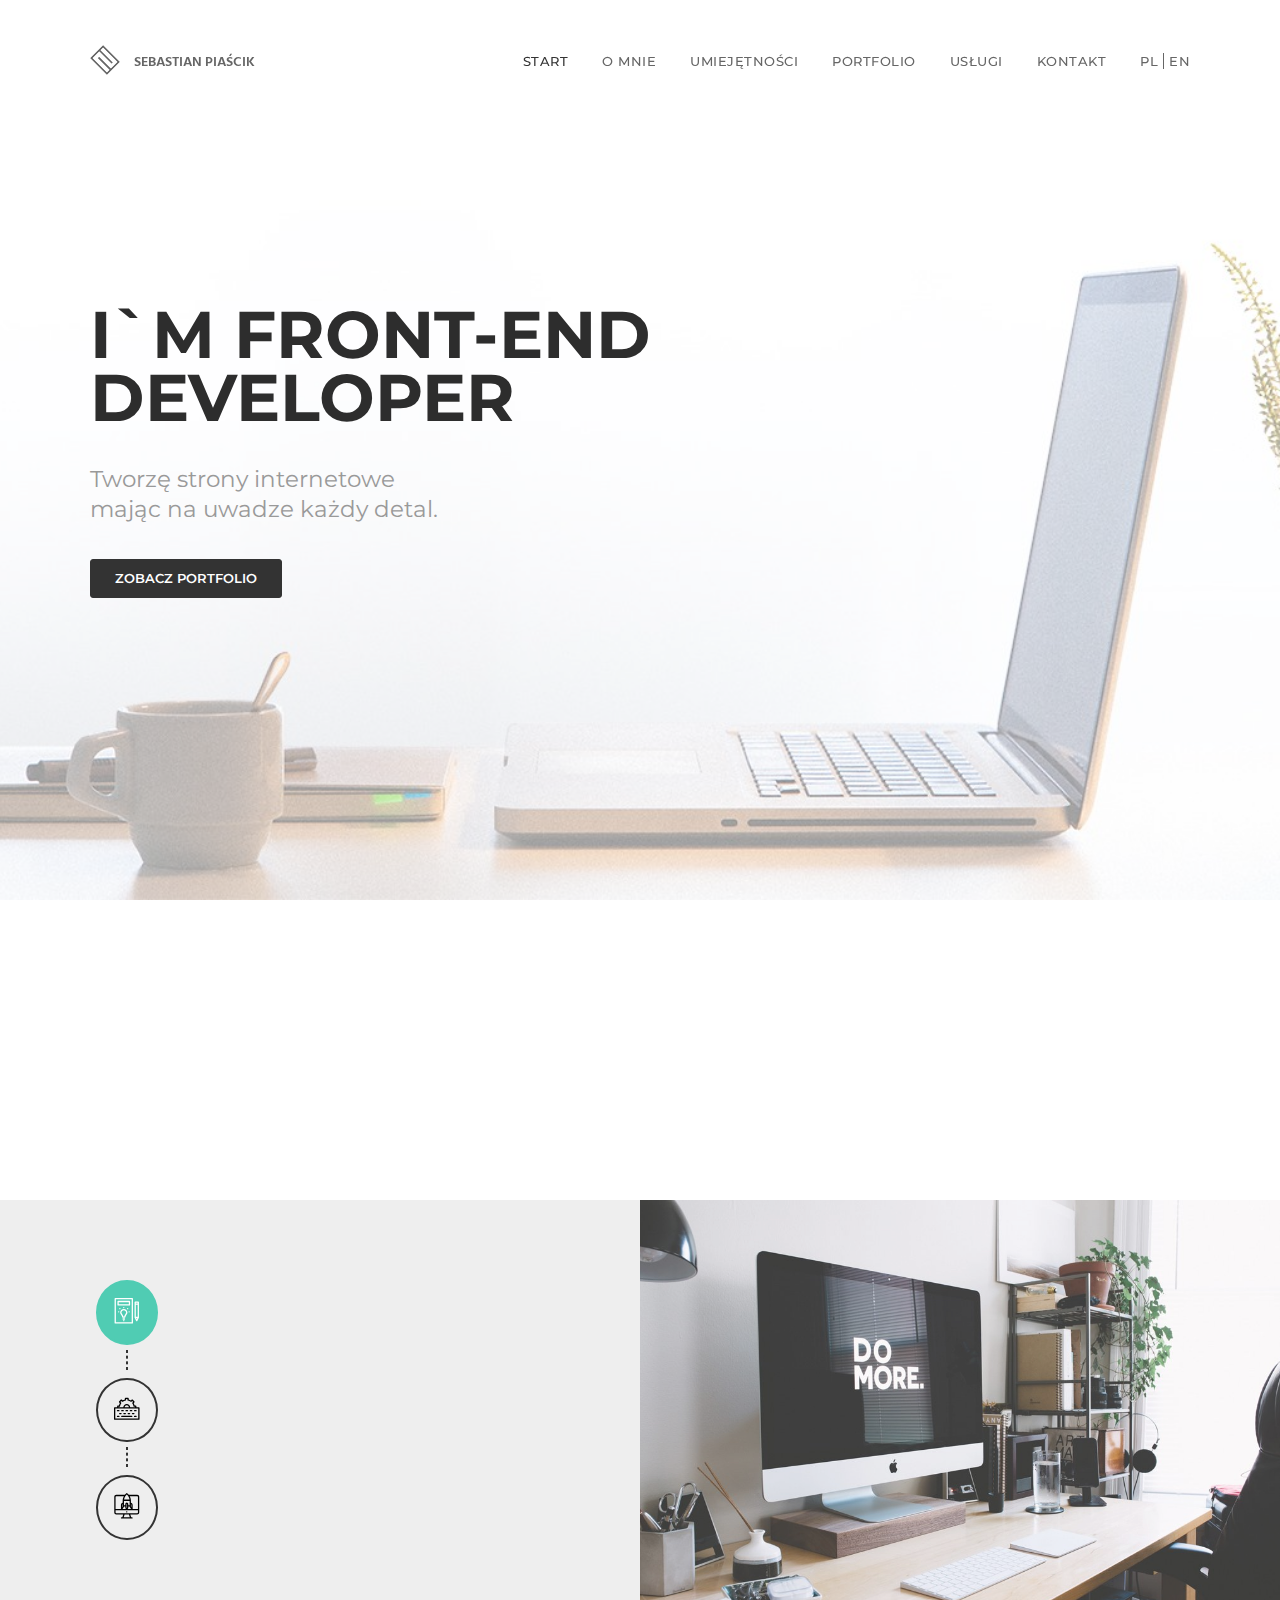
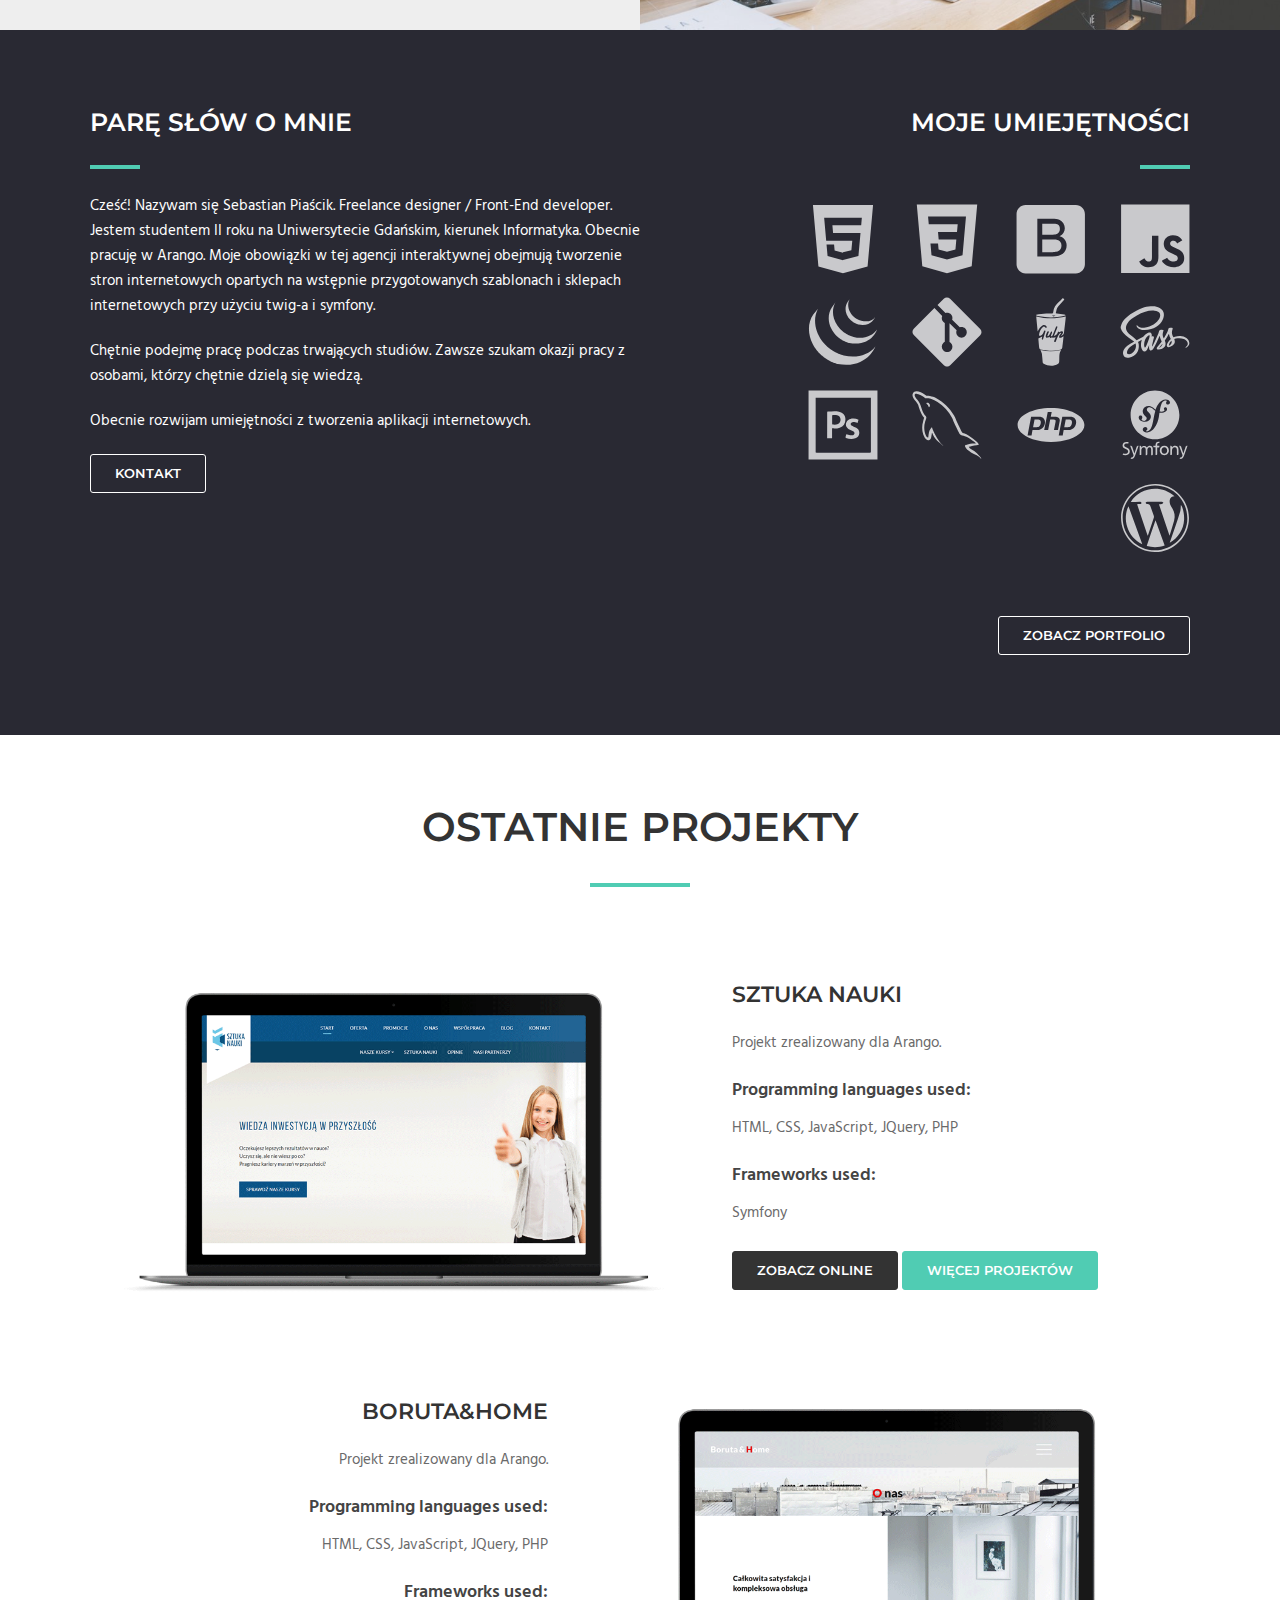
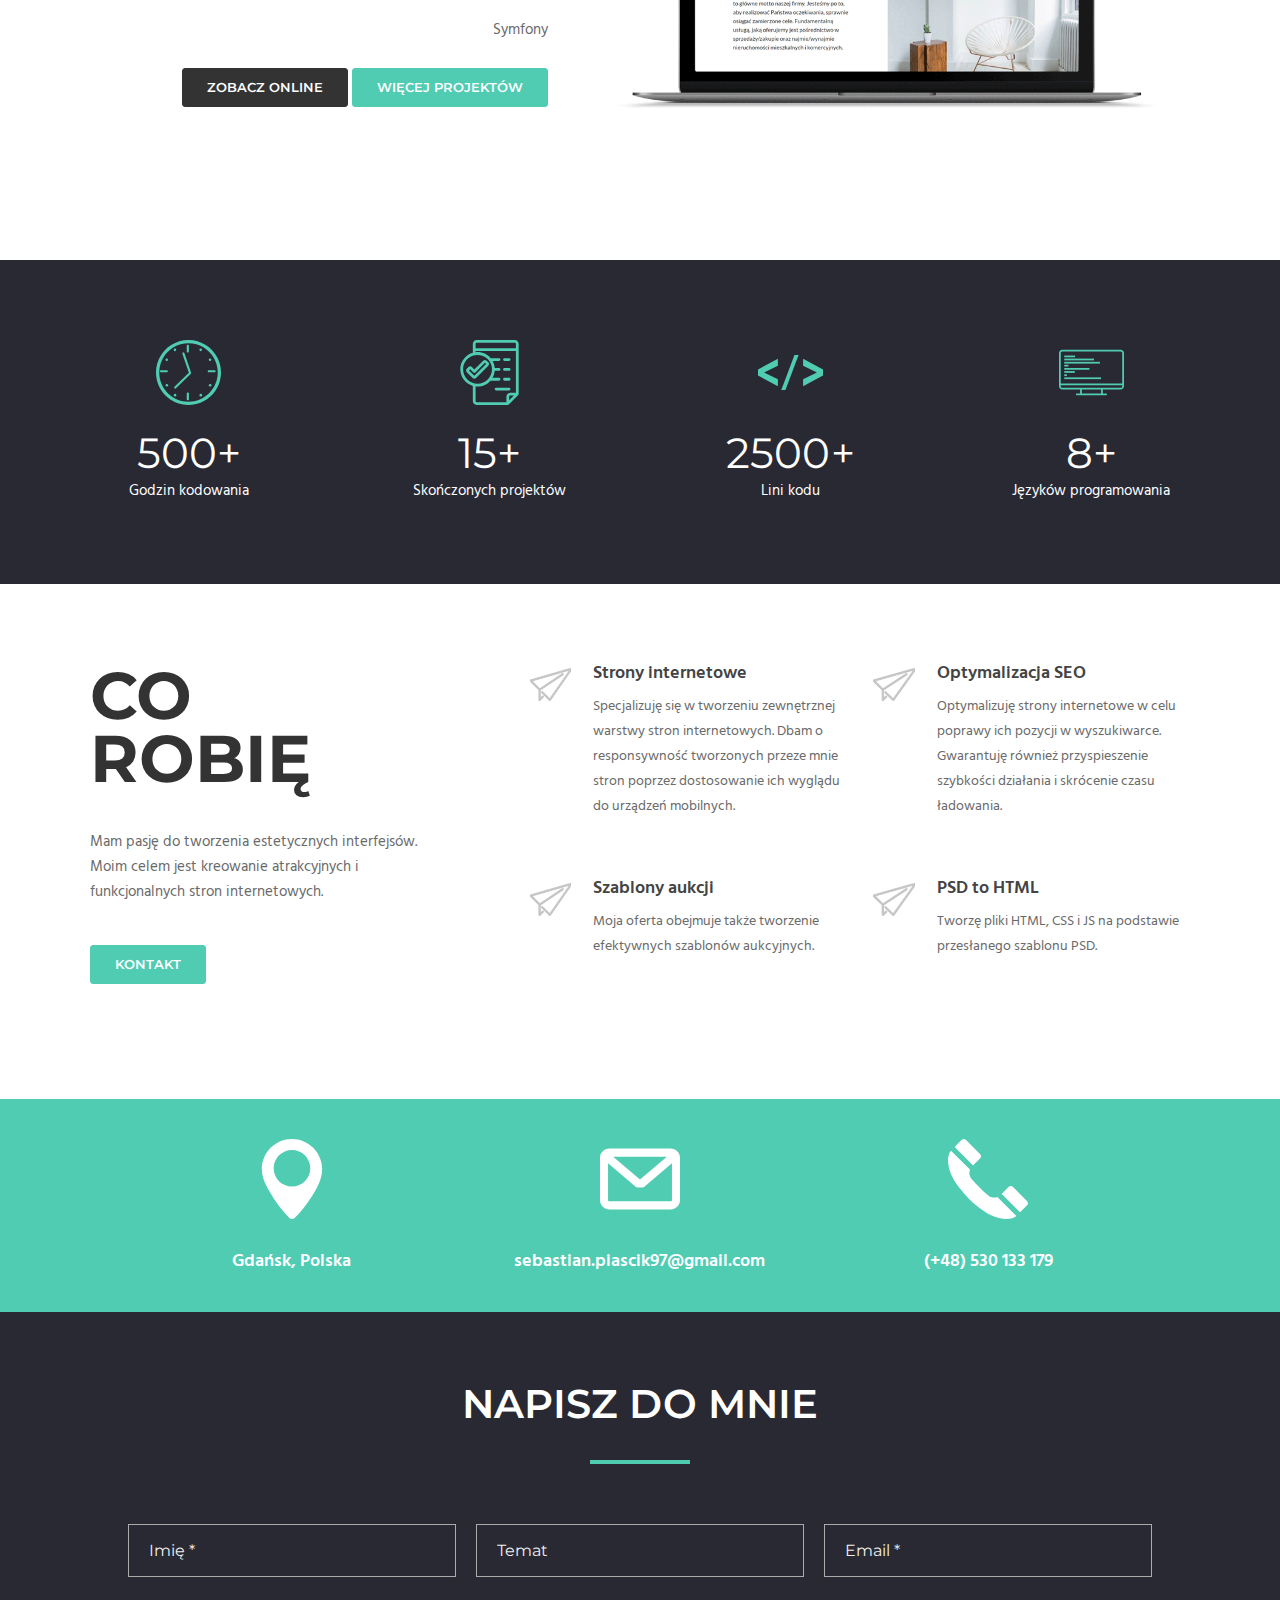
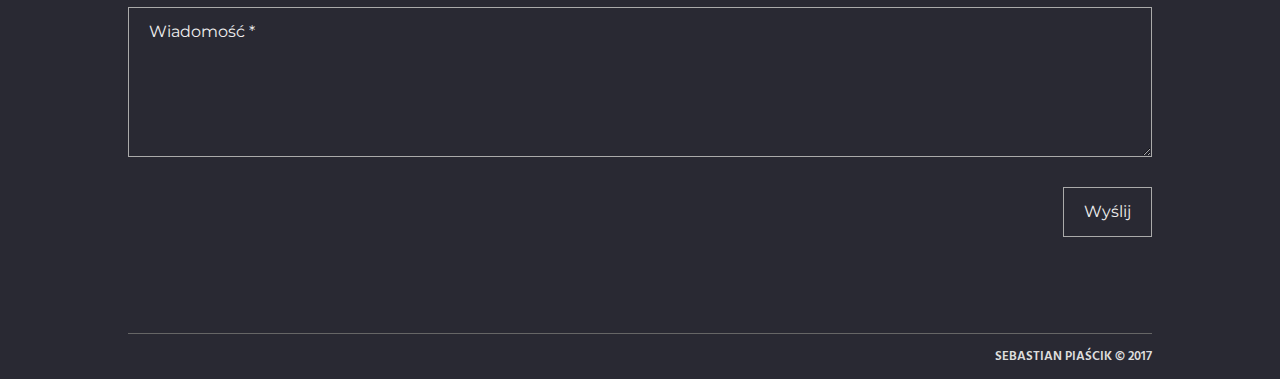
==== commit 1ce27283: "S" ====
--- a/index.html
+++ b/index.html
@@ -82,7 +82,7 @@
 
     <div class="wallpaper flex" id="home">
         <div class="wallpaper-content section-content">
-            <h1>I`m Frond-end<br/>Developer</h1>
+            <h1>I`m Front-end<br/>Developer</h1>
             <h3>Tworzę strony internetowe<br/>mając na uwadze każdy detal.</h3>
             <div class="buttons">
                 <div class="button button-black button-link"><a href="portfolio.html">Zobacz portfolio</a></div>
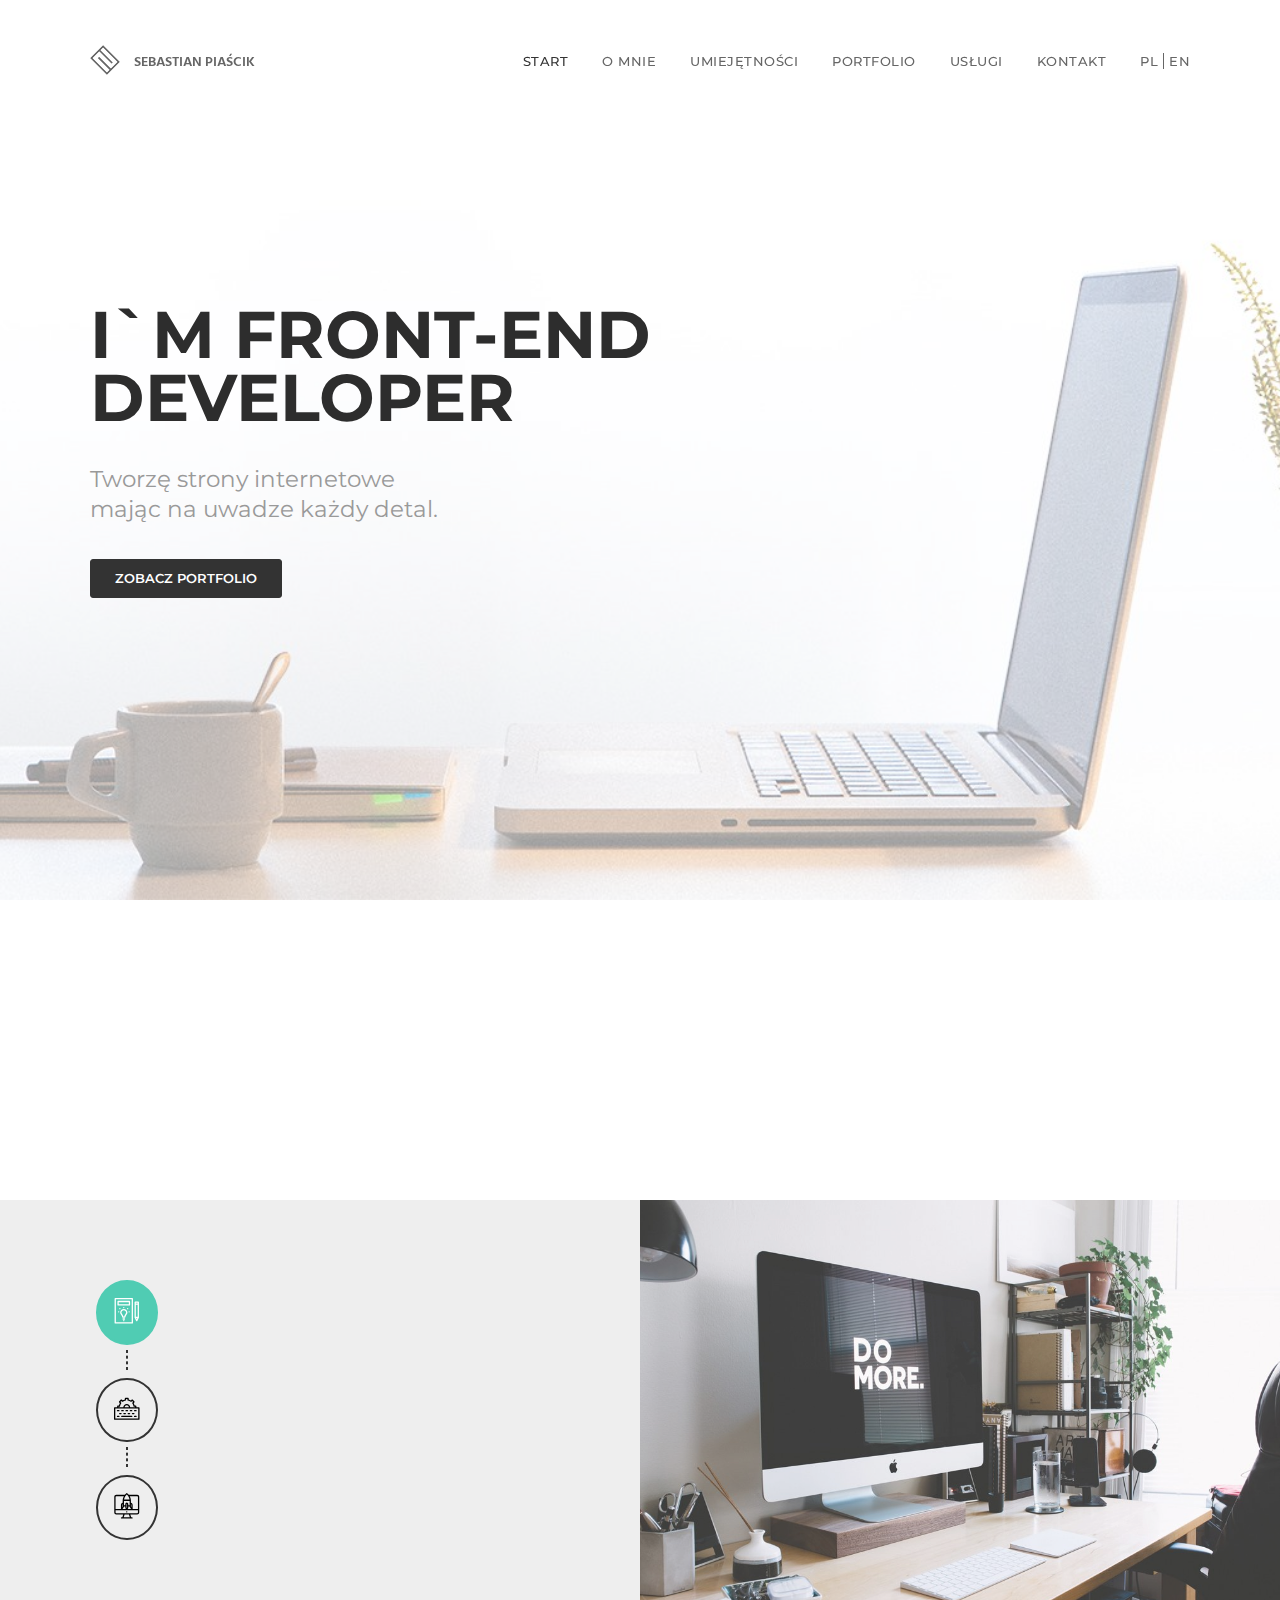
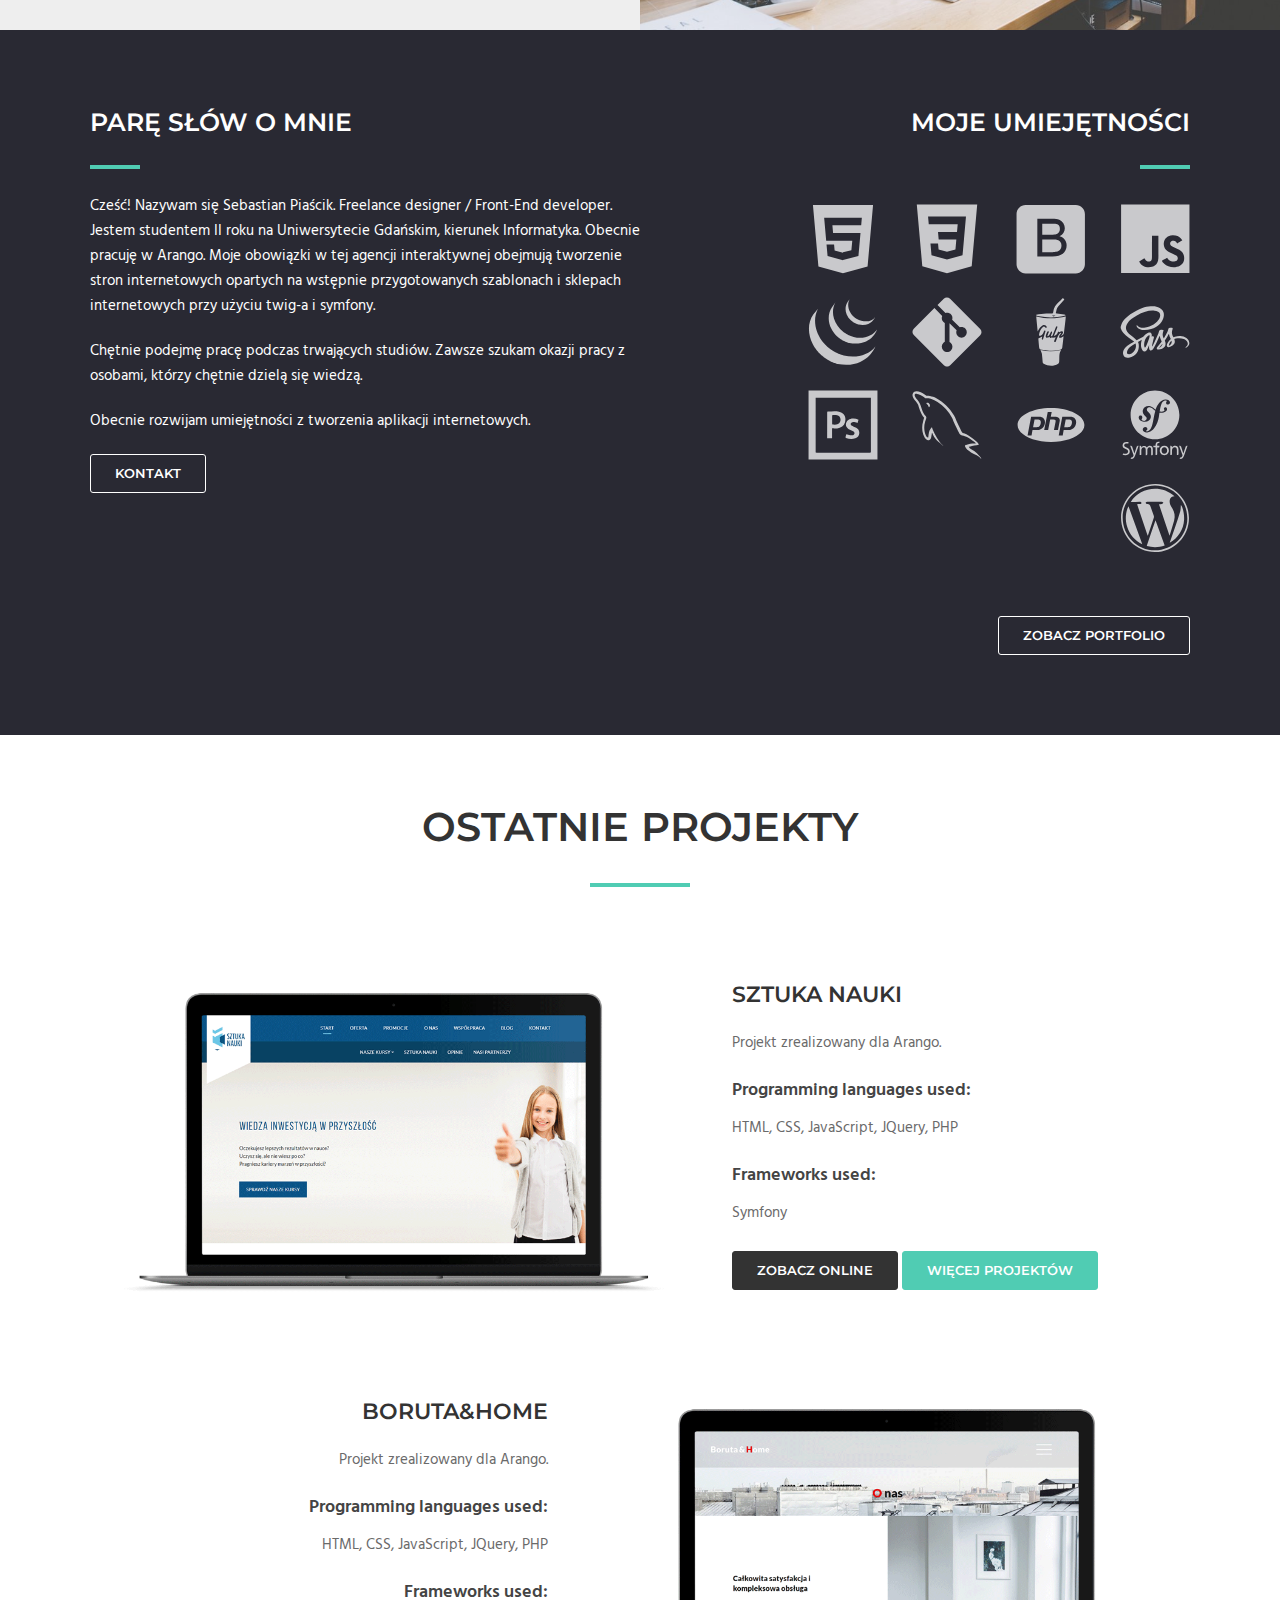
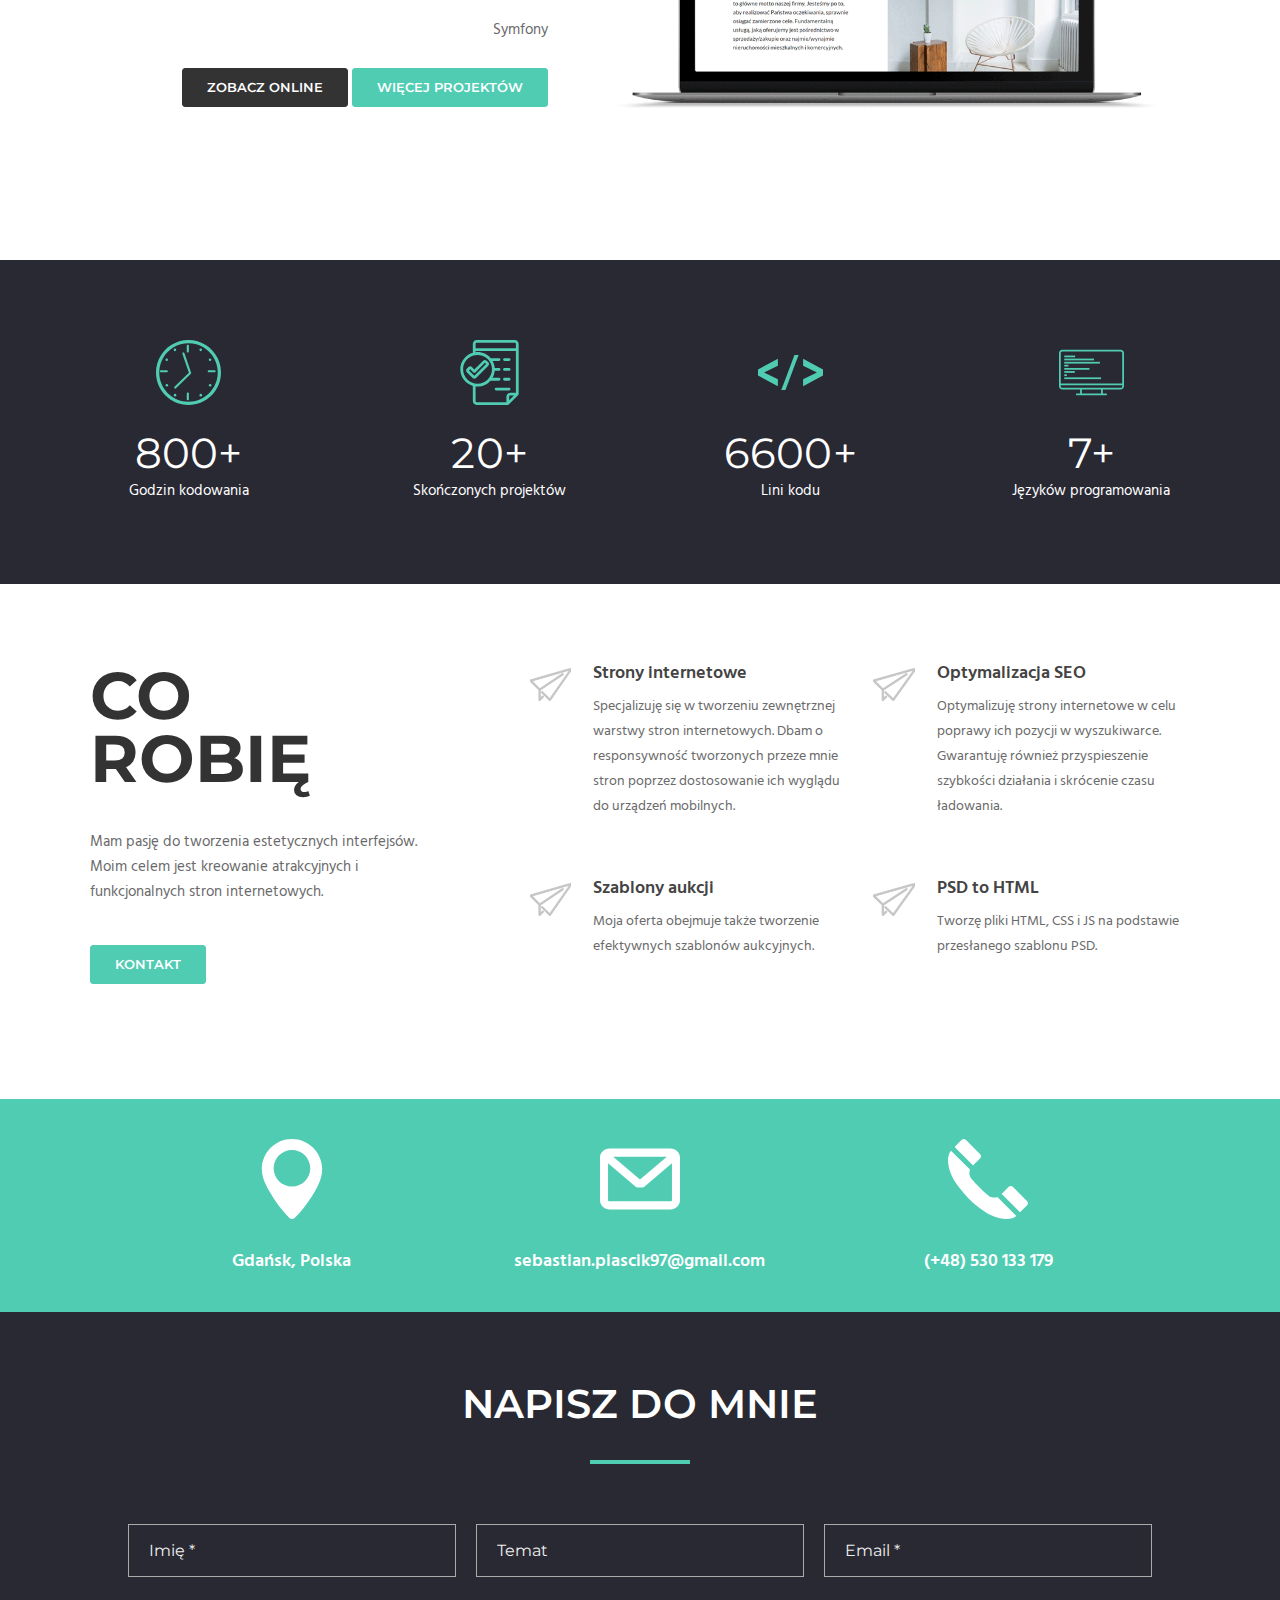
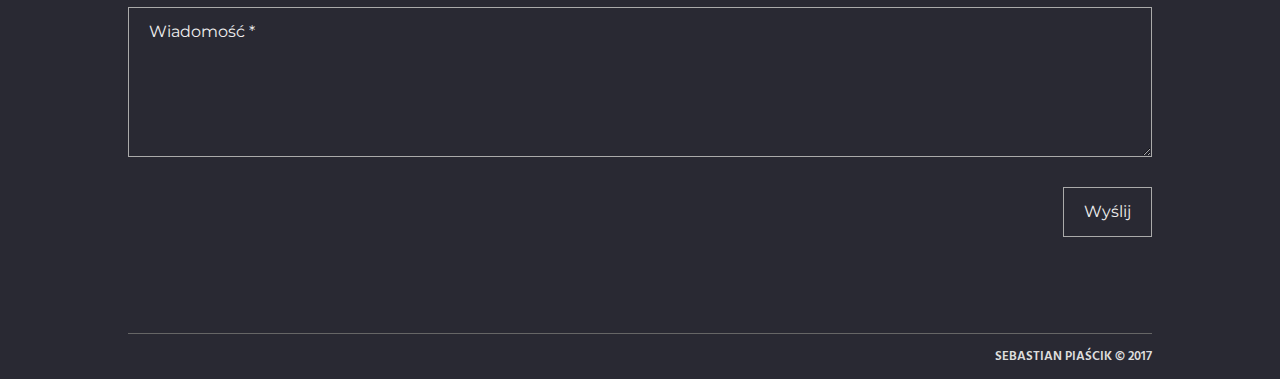
==== commit 5535f152: "S" ====
--- a/index.html
+++ b/index.html
@@ -14,7 +14,7 @@
     <meta property="og:type" content="website">
     <meta property="og:title" content="Sebastian Piaścik - Freelancer - Front-end Developer | Portfolio">
     <meta property="og:description" content="Sebastian Piaścik - Front-end developer. Specjalizuje się w tworzeniu responsywnych stron www, szablonów allegro oraz prostych sklepów internetowych.">
-    <meta property="og:image" content="http://sebastian-piascik.pl/logo.jpg">
+    <meta property="og:image" content="/images/logobig.jpg">
     <!--
     <meta http-equiv="Expires" content="0" />
 	<meta http-equiv="Cache-Control" content="no-store, no-cache, must-revalidate" />
@@ -295,22 +295,22 @@
         <div class="facts-content section-content flex">
             <div class="fact col-xs-6 col-sm-3">
                 <img src="images/ikony/facts/clock1.svg" alt="ikona zegar">
-                <h2>500+</h2>
+                <h2>800+</h2>
                 <p>Godzin kodowania</p>
             </div>
             <div class="fact col-xs-6 col-sm-3">
                 <img src="images/ikony/facts/project1.svg" alt="ikona projekt">
-                <h2>15+</h2>
+                <h2>20+</h2>
                 <p>Skończonych projektów</p>
             </div>
             <div class="fact col-xs-6 col-sm-3">
                 <img src="images/ikony/facts/code1.svg" alt="ikona kod">
-                <h2>2500+</h2>
+                <h2>6600+</h2>
                 <p>Lini kodu</p>
             </div>
             <div class="fact col-xs-6 col-sm-3">
                 <img src="images/ikony/facts/languages1.svg" alt="ikona programowanie">
-                <h2>8+</h2>
+                <h2>7+</h2>
                 <p>Języków programowania</p>
             </div>
         </div>
@@ -397,7 +397,7 @@
                 <form action="mail.php" method="post" class="form flex" id="ajax-contact">
 
 
-                    <input type="text" name="name" id="name" placeholder="Imię *" data-validation="alphanumeric" data-validation-allowing=" ">
+                    <input type="text" name="name" id="name" placeholder="Imię *" data-validation="alphanumeric" data-validation-allowing=" ąćęłńóśżźĄĆĘŁŃŚŻŹ">
                     <input type="text" id="subject" name="subject" placeholder="Temat">
                     <input id="email" type="text" name="email" placeholder="Email *" data-validation="email">
                     <textarea name="message" id="message" placeholder="Wiadomość *"></textarea>
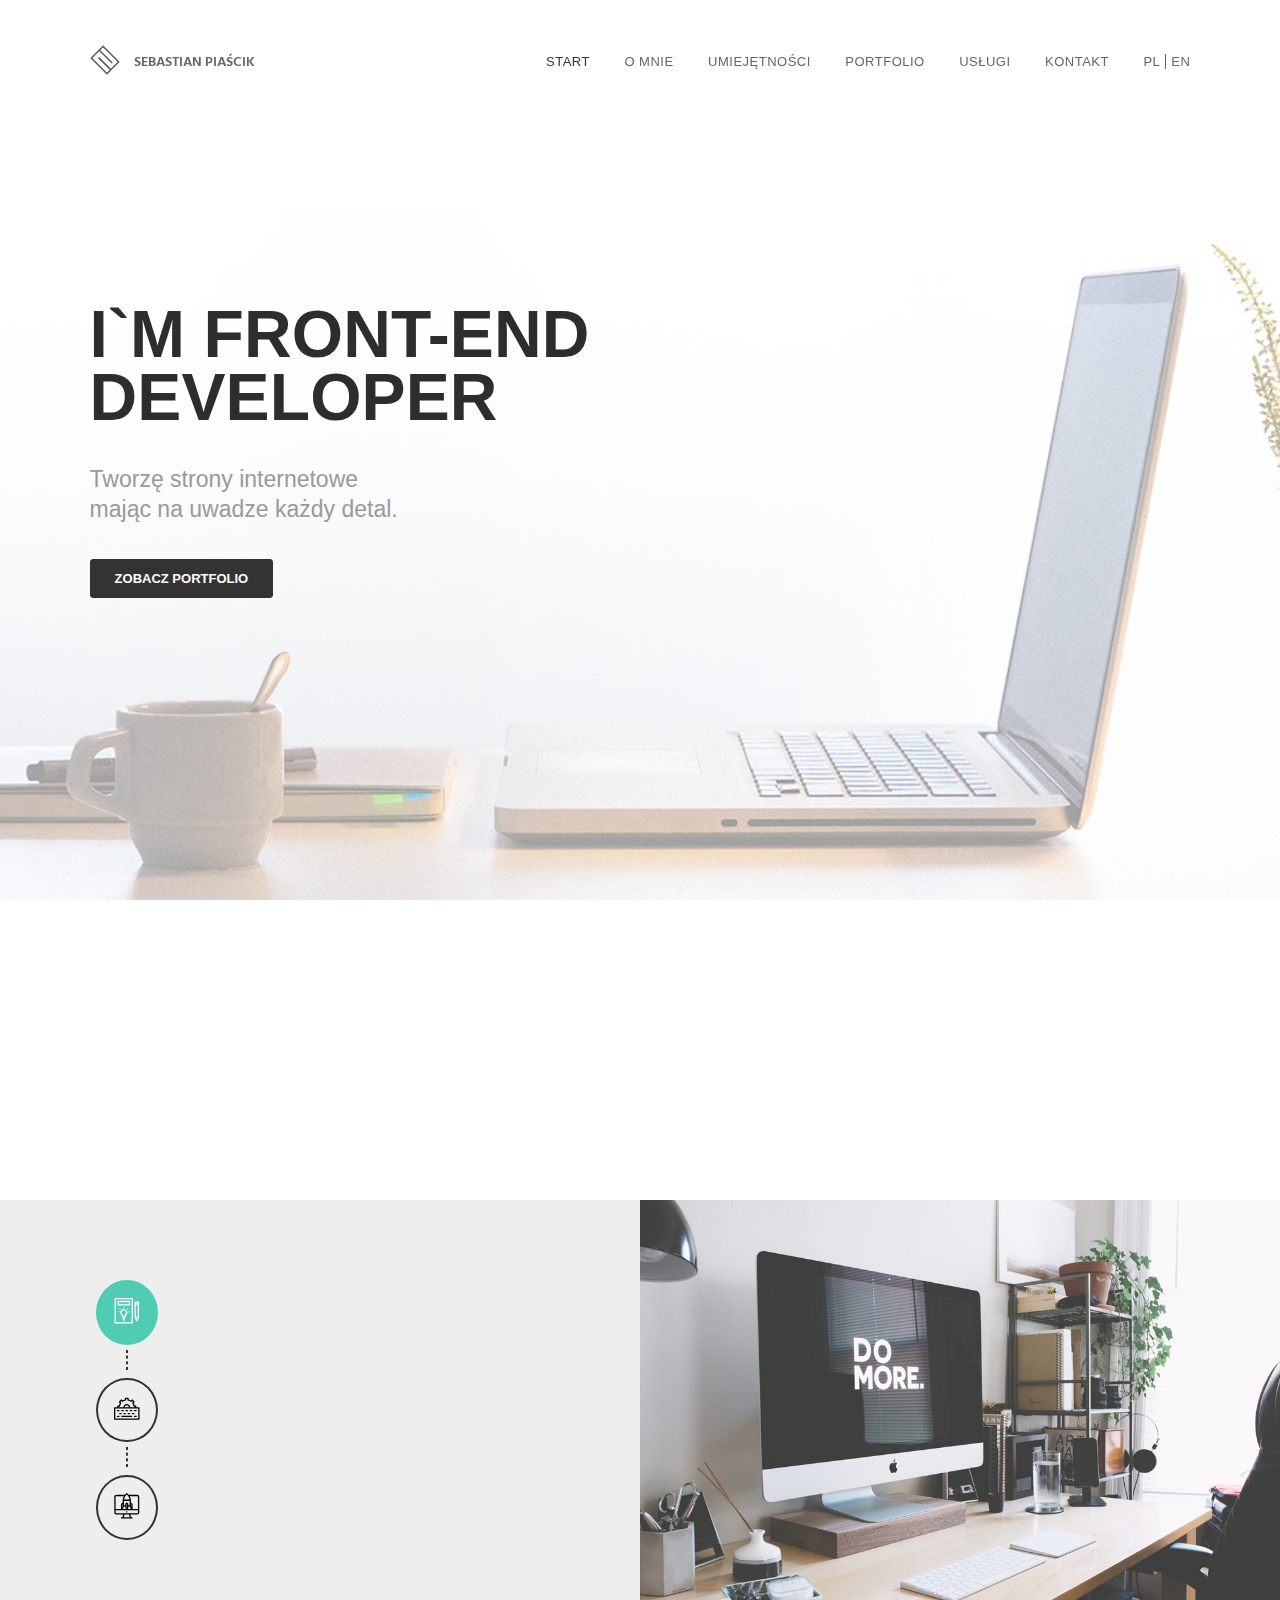
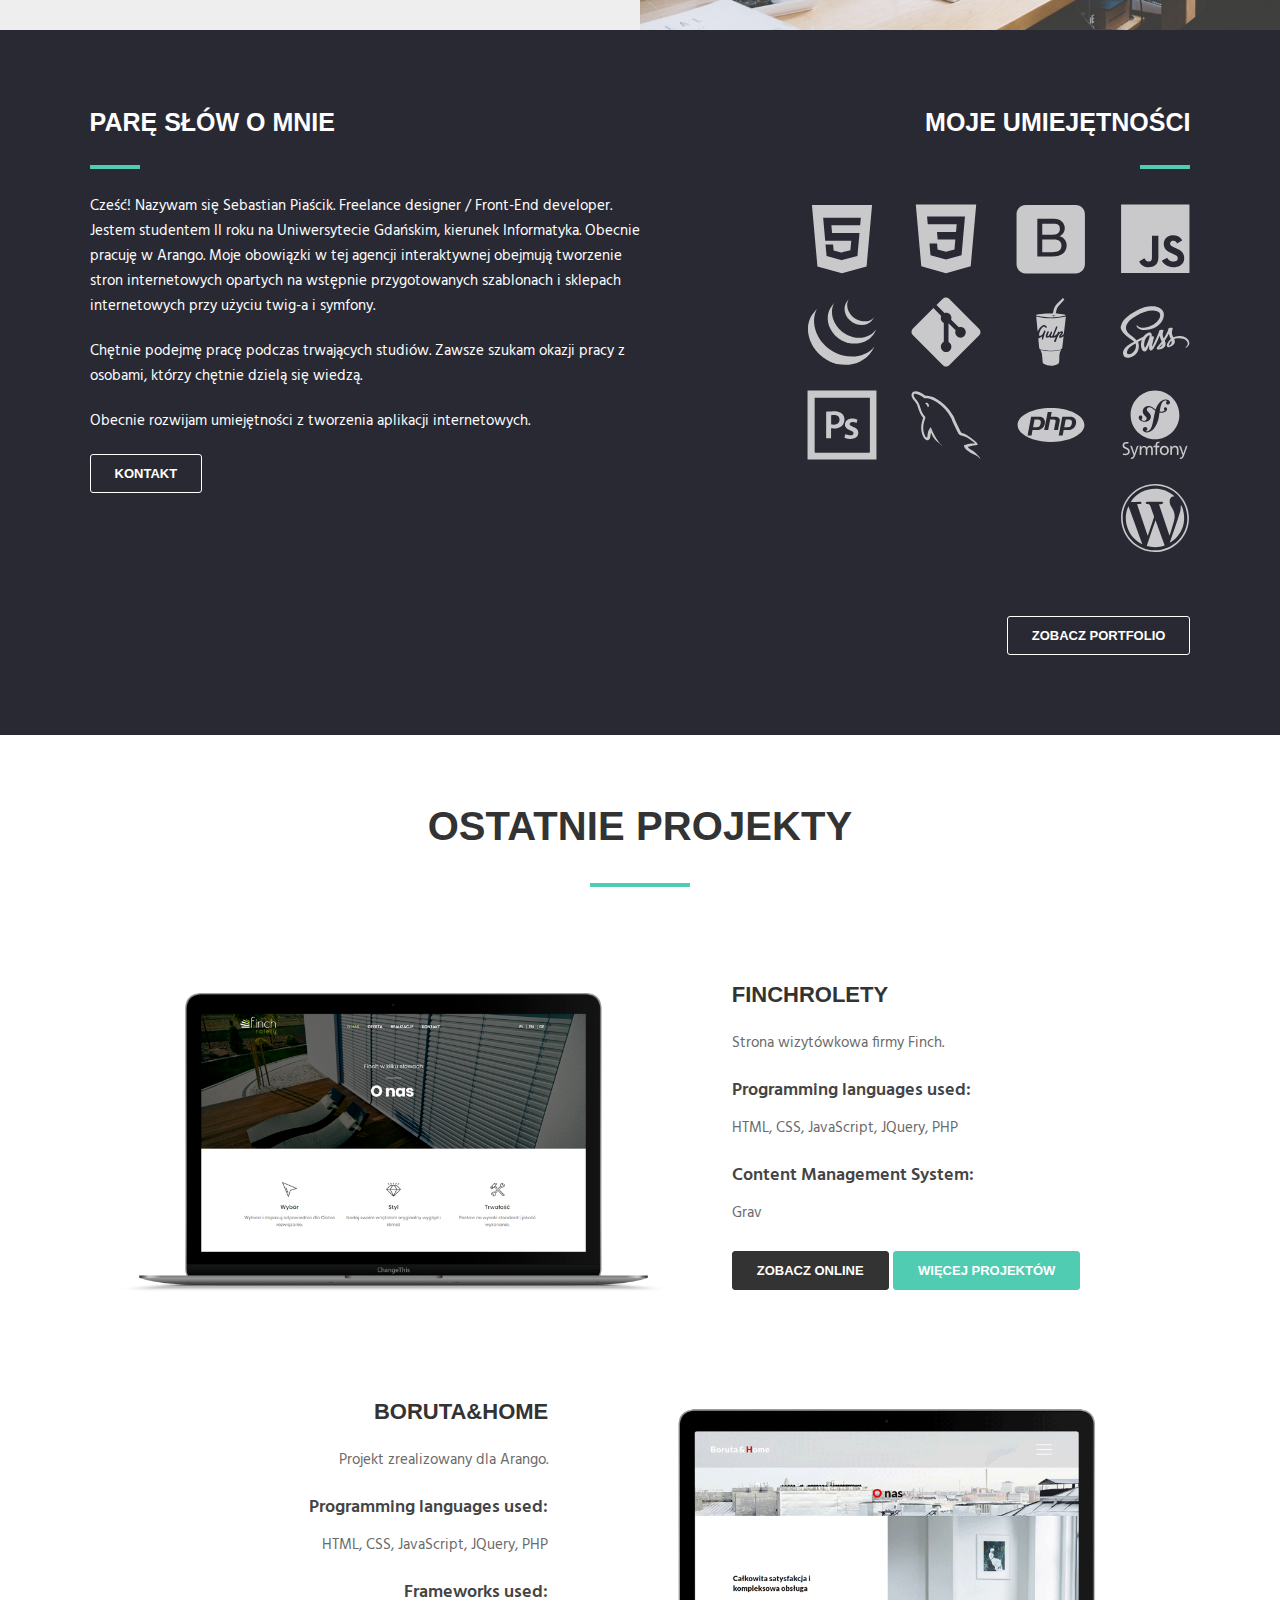
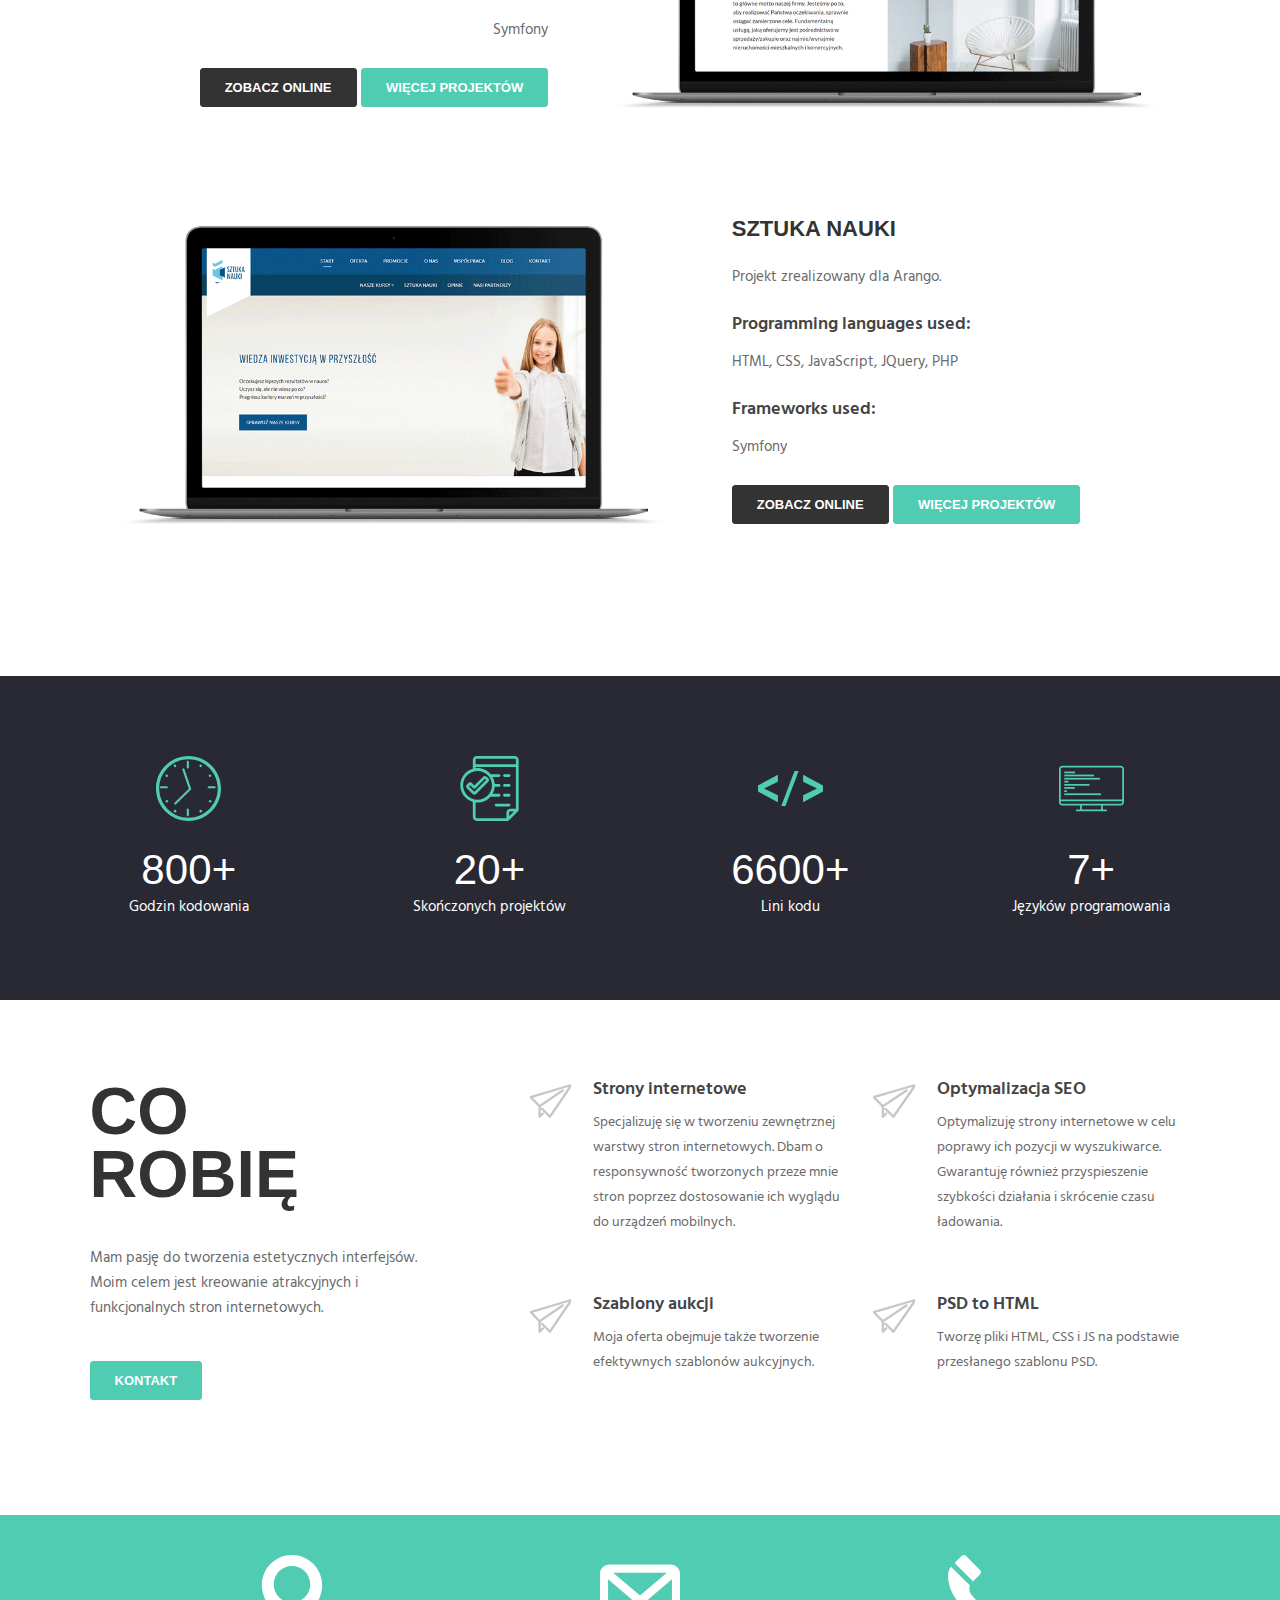
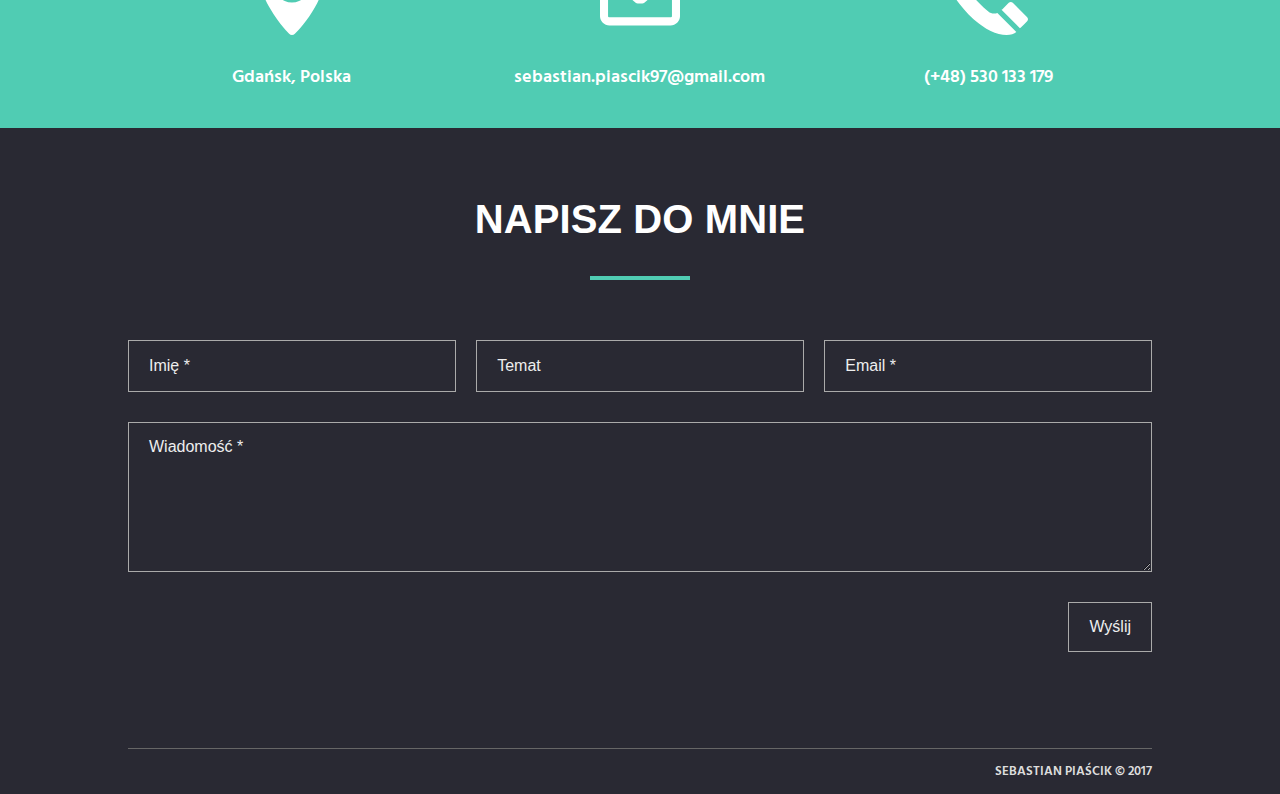
==== commit 8728fc54: "S" ====
--- a/index.html
+++ b/index.html
@@ -247,21 +247,21 @@
             </div>
             <div class="project-container">
                 <div class="project-image col-sm-7">
-                    <img src="images/projects/02-sztukanauki/sztukanauki.png" alt="projekt zdjecie">
+                    <img src="images/projects/03-finch/finch.png" alt="projekt zdjecie">
                 </div>
                 <div class="project-section col-xs-12 col-sm-5">
-                    <h4>Sztuka Nauki</h4>
-                    <p>Projekt zrealizowany dla Arango.</p>
+                    <h4>Finchrolety</h4>
+                    <p>Strona wizytówkowa firmy Finch.</p>
                     <div class="languages">
                         <h6>Programming languages used:</h6>
                         <p>HTML, CSS, JavaScript, JQuery, PHP</p>
                     </div>
                     <div class="languages">
-                        <h6>Frameworks used:</h6>
-                        <p>Symfony</p>
+                        <h6>Content Management System:</h6>
+                        <p>Grav</p>
                     </div>
                     <div class="buttons">
-                        <div class="button button-black"><a target="_blank" href="http://sztukanauki.com">Zobacz online</a></div>
+                        <div class="button button-black"><a target="_blank" href="http://finchrolety.pl">Zobacz online</a></div>
                         <div class="button button-color button-link"><a href="portfolio.html">Więcej projektów</a></div>
                     </div>
                 </div>
@@ -285,6 +285,27 @@
                 </div>
                 <div class="project-image col-sm-7">
                     <img src="images/projects/01-boruta/boruta.png" alt="projekt zdjecie">
+                </div>
+            </div>
+            <div class="project-container">
+                <div class="project-image col-sm-7">
+                    <img src="images/projects/02-sztukanauki/sztukanauki.png" alt="projekt zdjecie">
+                </div>
+                <div class="project-section col-xs-12 col-sm-5">
+                    <h4>Sztuka Nauki</h4>
+                    <p>Projekt zrealizowany dla Arango.</p>
+                    <div class="languages">
+                        <h6>Programming languages used:</h6>
+                        <p>HTML, CSS, JavaScript, JQuery, PHP</p>
+                    </div>
+                    <div class="languages">
+                        <h6>Frameworks used:</h6>
+                        <p>Symfony</p>
+                    </div>
+                    <div class="buttons">
+                        <div class="button button-black"><a target="_blank" href="http://sztukanauki.com">Zobacz online</a></div>
+                        <div class="button button-color button-link"><a href="portfolio.html">Więcej projektów</a></div>
+                    </div>
                 </div>
             </div>
         </div>
--- a/css/style.min.css
+++ b/css/style.min.css
@@ -1 +1,3 @@
-@import url(https://fonts.googleapis.com/css?family=Montserrat:300,300i,400,400i,500,500i,600,600i,700,700i,800,800i,900,900i&subset=latin-ext);@import url(https://fonts.googleapis.com/css?family=Hind:300,400,500,600,700&subset=latin-ext);h1,h2{letter-spacing:.1px}a,h1,h2,h3,h4,li,p{position:relative;transition:.5s}body,h4{color:#333;font-family:Montserrat,sans-serif}a,h6,li,p{font-family:Hind,sans-serif}.info .info-content .info-images .info-image-container.active svg path,.info .info-content .info-images .info-image-container:hover svg path{fill:#fff}body{margin:0 auto;padding:0;overflow-x:hidden}a,li,p{font-size:15px;color:#6a6a6a;line-height:25px;transition-timing-function:ease-in-out}a:focus,a:link{text-decoration:none}h1{font-weight:700;font-size:66px;line-height:63px;font-family:Montserrat,sans-serif;transition-timing-function:ease-in-out}h2{font-weight:400;font-size:42px;line-height:51px;font-family:Montserrat,sans-serif;transition-timing-function:ease-in-out}h3{font-size:23px;color:#aaa;text-transform:none;line-height:30px;font-family:Montserrat,sans-serif;transition-timing-function:ease-in-out}.button,.nav .nav-logo p,h4,p.link{text-transform:uppercase}h4{font-size:22px;font-weight:600;transition-timing-function:ease-in-out}h6{font-size:18px;line-height:20px;color:#444;transition-timing-function:ease-in-out}.button,h6{font-weight:600;position:relative;transition:.5s}.button a,.nav .nav-content .nav-ul ul li a{font-family:Montserrat,sans-serif}.button,.button a{display:inline-block;color:#fff;font-size:13px}.button{border:1.5px solid #fff;padding:12px 24px;border-radius:3px;cursor:pointer;transition-timing-function:ease-in-out;vertical-align:top}.button a,.button.button-link{padding:0}.button a{line-height:13px;margin:0}.button.button-black:hover a,.button:hover,.button:hover a{color:#333}.button.button-link a{padding:12px 24px;display:block}.button:hover{background-color:#fff}.button.button-black{background-color:#333;border-color:#333}.button.button-black:hover{background-color:transparent;color:#333}.button.button-color:hover a,p.link{color:#50ccb3}.button.button-color{background-color:#50ccb3;border-color:#50ccb3}.button.button-color:hover{background-color:transparent;color:#50ccb3}p.link{font-weight:700;padding-top:10px;letter-spacing:-.2px;cursor:pointer}.under-line{margin:25px 0;width:50px;height:4px;background-color:#50ccb3}.section-content{width:86%;margin:0 auto;padding:0}.flex{display:flex;flex-wrap:wrap;justify-content:space-between}.hamburger,.nav>.nav-logo{display:none}.hamburger{width:50px;height:50px;position:fixed;top:15px;right:15px;cursor:pointer}.hamburger-content .bar{width:90%;height:4px;border-radius:1px;background-color:#50ccb3;margin:0 auto;position:absolute;top:0;left:5%;transition:.3s;transition-timing-function:cubic-bezier(.42,0,.17,.82)}.hamburger-content .bar.bar-1{top:24%}.hamburger-content .bar.bar-2{top:49%}.hamburger-content .bar.bar-3{top:74%}.hamburger-content.hamburger-clicked .bar.bar-1{top:49%;transform:rotate(45deg)}.hamburger-content.hamburger-clicked .bar.bar-2{opacity:0}.hamburger-content.hamburger-clicked .bar.bar-3{top:49%;transform:rotate(-45deg)}.nav{position:fixed;width:100%;top:0;left:0;padding:45px 0;z-index:999;transition:.4s;transition-timing-function:cubic-bezier(.42,0,0,.95)}.nav .nav-logo{width:20%}.nav .nav-logo img{width:30px;max-width:100%;display:inline-block}.nav .nav-logo p{display:inline-block;width:auto;vertical-align:top;margin-top:5px;margin-left:10px;font-weight:600;color:#666;font-size:14px}.nav .nav-content .nav-ul{width:80%;text-align:right}.nav .nav-content .nav-ul ul{width:100%;list-style-type:none}.nav .nav-content .nav-ul ul li{display:inline-block;margin-top:4px}.nav .nav-content .nav-ul ul li a{color:#666;text-transform:uppercase;font-weight:500;padding-left:30px;transition:.3s;font-size:13px;display:inline-block;width:100%;height:100%;letter-spacing:.5px}.contact .contact-content h1,.copyright p,.project .project-content h1{text-transform:uppercase;font-weight:600}.nav .nav-content .nav-ul ul li:first-child a{padding-left:0}.nav .nav-content .nav-ul ul li a span{transition:.3s}.nav .nav-content .nav-ul ul li a:first-child span{padding-right:5px;border-right:1.5px solid #666}.nav .nav-content .nav-ul ul li:nth-child(7) a{width:auto}.nav .nav-content .nav-ul ul li a span:nth-child(2),.nav .nav-content .nav-ul ul li:nth-child(7) a:nth-child(2){padding-left:5px}.nav .nav-content .nav-ul ul li a span:hover,.nav .nav-content .nav-ul ul li a.active,.nav .nav-content .nav-ul ul li a:hover{color:#333}.nav .nav-content .nav-ul ul li:last-child:hover a{color:#666}.wallpaper{background-image:url(../images/wallpaper/1.jpg);background-repeat:no-repeat;background-position:top;background-size:cover;height:100vh;width:100%;margin:0;position:relative;align-items:center}.wallpaper:before{content:'';position:absolute;top:0;left:0;width:100%;height:100%;background-color:rgba(255,255,255,.5)}.wallpaper .wallpaper-content{position:relative;text-transform:uppercase}.wallpaper .wallpaper-content h1{color:#2d2d2d;opacity:0;left:-30px}.wallpaper .wallpaper-content h3{padding:35px 0;color:#999;opacity:0;left:-30px}.wallpaper .wallpaper-content .button{opacity:0;top:30px}.wallpaper .wallpaper-content .button:first-child{margin-right:10px}.wallpaper-portfolio{min-height:100vh!important}.wallpaper-portfolio .buttons{display:none}.wallpaper-portfolio .wallpaper-content{padding:0 15px;width:100%;text-align:center;justify-content:center}.wallpaper-portfolio .wallpaper-content h1{line-height:90px;font-size:80px}.wallpaper-portfolio .wallpaper-content h1 span{font-size:50px;color:#50ccb3}.features{padding:80px 0 50px}.features .features-content{display:flex;flex-wrap:wrap}.features .features-content .feature{position:relative;transition:.5s;transition-timing-function:ease-in-out;top:30px;opacity:0;margin-bottom:30px}.features .features-content .feature .feature-img{width:20%}.features .features-content .feature .feature-img img{width:65%}.features .features-content .feature .feature-img img.feature-bigger{width:75%}.features .features-content .feature .feature-content{width:80%}.features .features-content .feature .feature-content h6{padding-bottom:10px}.features .features-content .feature .feature-content p{font-size:14.25px;padding-right:15px}.info .info-content{background-color:#eee;padding:80px 0}.info .info-content .info-content-inside{width:85%;margin-right:0;margin-left:auto;display:flex;flex-wrap:wrap}.info .info-content .info-images{width:18%;padding-right:10px}.info .info-content .info-images .info-image-container{padding:16px;border:2px solid #333;border-radius:50%;width:70%;cursor:pointer;transition:.3s;transition-timing-function:ease-in-out}.info .info-content .info-images svg{width:100%;height:100%;transition:.3s;transition-timing-function:ease-in-out}.info .info-content .info-section{width:73%;position:relative;transition:.5s;transition-timing-function:ease-in-out;top:30px;opacity:0}.info .info-img:before,.project .project-image:before{content:'';top:0;left:0;z-index:1}.info-section-content{display:none}.info-section-content[data-info="1"]{display:block}.info .info-content .info-section p{padding-bottom:15px;line-height:26px}.info .info-content .info-section h4{font-size:23px}.info .info-img{padding:0;position:relative}.info .info-img img{width:100%;position:relative;height:100%;object-fit:cover}.info .info-img:before{position:absolute;width:100%;height:100%;background-color:rgba(255,255,255,.2)}.info .info-content .info-images .info-image-container.active,.info .info-content .info-images .info-image-container:hover{border:2px solid #50ccb3;background-color:#50ccb3}.contact,.facts,.skills{background-color:#292933}.vertical-line-container{width:70%;text-align:center;margin:5px 0}.vertical-line{height:20px;width:0;border:1.2px dashed #333;display:inline-block}.skills{color:#fff;padding:80px 0}.skills .skills-content .skills-description h4{padding-bottom:5px;color:#fff;font-size:25px}.skills .skills-content .skills-description p{padding-bottom:20px;color:#fff}.skills .skills-content .skills-description:nth-child(2){text-align:right}.skills .skills-content .skills-description:nth-child(2) .under-line{margin-left:auto;margin-right:0}.skills .skills-content .skills-images{padding:10px 0 40px 40px}.skills .skills-content .skills-images svg{display:inline-block;width:70px;margin-left:30px;margin-bottom:20px;opacity:.75;cursor:pointer;transition:.3s;transition-timing-function:ease-in-out}.skills .skills-content .skills-images svg:hover{opacity:1}.project{padding:60px 0 80px}.project .button{margin-bottom:10px}.project .project-content h1{width:100%;text-align:center;font-size:40px;padding-bottom:25px}.project .project-container{display:flex;flex-wrap:wrap;align-items:center;margin-bottom:25px}.project .project-content .under-line-container{width:100%;text-align:center;padding-bottom:60px}.project .project-content .under-line{margin:0 auto;width:100px}.project .project-content .project-section p{width:68%;padding:25px 0}.project .project-content .project-section .languages p{padding:15px 0 25px}.project .project-image{position:relative}.project .project-image img{width:100%;padding-right:35px;display:block;position:relative}.project .project-image:before{position:absolute;width:100%;height:100%}.project .project-container-2 img{padding-right:0;padding-left:35px}.facts,.services{padding:80px 0}.project .project-container-2 .project-section{text-align:right}.project .project-container-2 .project-section p{text-align:right;margin-right:0;margin-left:auto}.facts .facts-content{text-align:center;width:94%}.facts .facts-content img{height:65px;margin-bottom:20px}.facts .facts-content h2,.facts .facts-content p{color:#fff}.services .services-content .services-description{width:40%}.services .services-content .services-description h1{text-transform:uppercase;margin-bottom:40px}.services .services-content .services-description p{width:80%}.services .services-content .services-description .button{margin-top:40px}.services .services-content .services-info{width:60%}.services .services-content .services-info .service{width:48%;margin-bottom:60px}.services .services-content .services-info .service .service-img{width:20%}.services .services-content .services-info .service .service-img img{width:65%}.services .services-content .services-info .service .service-content{width:80%}.services .services-content .services-info .service .service-content h6{padding-bottom:10px}.services .services-content .services-info .service .service-content p{font-size:14.25px}.contact{padding:60px 0 80px}.contact .contact-content h1{width:100%;text-align:center;font-size:40px;padding-bottom:25px;color:#fff}.contact .contact-content .under-line-container{width:100%;text-align:center;padding-bottom:60px}.contact .contact-content .under-line{margin:0 auto;width:100px}.contact .contact-content .form-content{width:80%;margin:0 auto}.contact .contact-content .form-content .form input{background:0 0;border:1px solid #aaa;outline:0;width:32%;margin-bottom:30px;padding:16px 20px;color:#fff}.contact .contact-content .form-content .form input::placeholder{color:#eee}.contact .contact-content .form-content .form textarea{background:0 0;border:1px solid #aaa;outline:0;width:100%;margin-bottom:30px;padding:16px 20px;color:#fff;min-height:150px}.contact .contact-content .form-content .form textarea::placeholder{color:#eee}.contact .contact-content .form-content .form button{background:0 0;margin-right:0;margin-left:auto;border:1px solid #aaa;padding:16px 20px;outline:0;color:#eee;transition:.3s;transition-timing-function:ease-in-out}.contact .contact-content .form-content .form input:focus,.contact .contact-content .form-content .form textarea:focus{border:1px solid #50ccb3}.contact .contact-content .form-content .form button:hover{background-color:#eee;color:#333}.contact-info{padding:40px 0;background-color:#50ccb3;width:100%}.contact-info .contact-info-content{width:80%;margin:0 auto}.contact-info .contact-info-content .contact-info-section{width:32%;text-align:center}.contact-info .contact-info-content .contact-info-section img{width:30%;max-width:80px;margin:0 auto}.contact-info .contact-info-content .contact-info-section h6{margin:30px 0 0;color:#fff}.copyright{background-color:#292933}.copyright-content{width:80%}.copyright p{text-align:right;color:#ddd;font-size:13px;padding:10px 0;border-top:1px solid #666}+
+@import url(https://fonts.googleapis.com/css?family=Hind:300,400,500,600,700&subset=latin-ext);
+h1,h2{letter-spacing:.1px}a,h1,h2,h3,h4,li,p{position:relative;transition:.5s}body,h4{color:#333;font-family:Montserrat,sans-serif}a,h6,li,p{font-family:Hind,sans-serif}.info .info-content .info-images .info-image-container.active svg path,.info .info-content .info-images .info-image-container:hover svg path{fill:#fff}body{margin:0 auto;padding:0;overflow-x:hidden}a,li,p{font-size:15px;color:#6a6a6a;line-height:25px;transition-timing-function:ease-in-out}a:focus,a:link{text-decoration:none}h1{font-weight:700;font-size:66px;line-height:63px;font-family:Montserrat,sans-serif;transition-timing-function:ease-in-out}h2{font-weight:400;font-size:42px;line-height:51px;font-family:Montserrat,sans-serif;transition-timing-function:ease-in-out}h3{font-size:23px;color:#aaa;text-transform:none;line-height:30px;font-family:Montserrat,sans-serif;transition-timing-function:ease-in-out}.button,.nav .nav-logo p,h4,p.link{text-transform:uppercase}h4{font-size:22px;font-weight:600;transition-timing-function:ease-in-out}h6{font-size:18px;line-height:20px;color:#444;transition-timing-function:ease-in-out}.button,h6{font-weight:600;position:relative;transition:.5s}.button a,.nav .nav-content .nav-ul ul li a{font-family:Montserrat,sans-serif}.button,.button a{display:inline-block;color:#fff;font-size:13px}.button{border:1.5px solid #fff;padding:12px 24px;border-radius:3px;cursor:pointer;transition-timing-function:ease-in-out;vertical-align:top}.button a,.button.button-link{padding:0}.button a{line-height:13px;margin:0}.button.button-black:hover a,.button:hover,.button:hover a{color:#333}.button.button-link a{padding:12px 24px;display:block}.button:hover{background-color:#fff}.button.button-black{background-color:#333;border-color:#333}.button.button-black:hover{background-color:transparent;color:#333}.button.button-color:hover a,p.link{color:#50ccb3}.button.button-color{background-color:#50ccb3;border-color:#50ccb3}.button.button-color:hover{background-color:transparent;color:#50ccb3}p.link{font-weight:700;padding-top:10px;letter-spacing:-.2px;cursor:pointer}.under-line{margin:25px 0;width:50px;height:4px;background-color:#50ccb3}.section-content{width:86%;margin:0 auto;padding:0}.flex{display:flex;flex-wrap:wrap;justify-content:space-between}.hamburger,.nav>.nav-logo{display:none}.hamburger{width:50px;height:50px;position:fixed;top:15px;right:15px;cursor:pointer}.hamburger-content .bar{width:90%;height:4px;border-radius:1px;background-color:#50ccb3;margin:0 auto;position:absolute;top:0;left:5%;transition:.3s;transition-timing-function:cubic-bezier(.42,0,.17,.82)}.hamburger-content .bar.bar-1{top:24%}.hamburger-content .bar.bar-2{top:49%}.hamburger-content .bar.bar-3{top:74%}.hamburger-content.hamburger-clicked .bar.bar-1{top:49%;transform:rotate(45deg)}.hamburger-content.hamburger-clicked .bar.bar-2{opacity:0}.hamburger-content.hamburger-clicked .bar.bar-3{top:49%;transform:rotate(-45deg)}.nav{position:fixed;width:100%;top:0;left:0;padding:45px 0;z-index:999;transition:.4s;transition-timing-function:cubic-bezier(.42,0,0,.95)}.nav .nav-logo{width:20%}.nav .nav-logo img{width:30px;max-width:100%;display:inline-block}.nav .nav-logo p{display:inline-block;width:auto;vertical-align:top;margin-top:5px;margin-left:10px;font-weight:600;color:#666;font-size:14px}.nav .nav-content .nav-ul{width:80%;text-align:right}.nav .nav-content .nav-ul ul{width:100%;list-style-type:none}.nav .nav-content .nav-ul ul li{display:inline-block;margin-top:4px}.nav .nav-content .nav-ul ul li a{color:#666;text-transform:uppercase;font-weight:500;padding-left:30px;transition:.3s;font-size:13px;display:inline-block;width:100%;height:100%;letter-spacing:.5px}.contact .contact-content h1,.copyright p,.project .project-content h1{text-transform:uppercase;font-weight:600}.nav .nav-content .nav-ul ul li:first-child a{padding-left:0}.nav .nav-content .nav-ul ul li a span{transition:.3s}.nav .nav-content .nav-ul ul li a:first-child span{padding-right:5px;border-right:1.5px solid #666}.nav .nav-content .nav-ul ul li:nth-child(7) a{width:auto}.nav .nav-content .nav-ul ul li a span:nth-child(2),.nav .nav-content .nav-ul ul li:nth-child(7) a:nth-child(2){padding-left:5px}.nav .nav-content .nav-ul ul li a span:hover,.nav .nav-content .nav-ul ul li a.active,.nav .nav-content .nav-ul ul li a:hover{color:#333}.nav .nav-content .nav-ul ul li:last-child:hover a{color:#666}.wallpaper{background-image:url(../images/wallpaper/1.jpg);background-repeat:no-repeat;background-position:top;background-size:cover;height:100vh;width:100%;margin:0;position:relative;align-items:center}.wallpaper:before{content:'';position:absolute;top:0;left:0;width:100%;height:100%;background-color:rgba(255,255,255,.5)}.wallpaper .wallpaper-content{position:relative;text-transform:uppercase}.wallpaper .wallpaper-content h1{color:#2d2d2d;opacity:0;left:-30px}.wallpaper .wallpaper-content h3{padding:35px 0;color:#999;opacity:0;left:-30px}.wallpaper .wallpaper-content .button{opacity:0;top:30px}.wallpaper .wallpaper-content .button:first-child{margin-right:10px}.wallpaper-portfolio{min-height:100vh!important}.wallpaper-portfolio .buttons{display:none}.wallpaper-portfolio .wallpaper-content{padding:0 15px;width:100%;text-align:center;justify-content:center}.wallpaper-portfolio .wallpaper-content h1{line-height:90px;font-size:80px}.wallpaper-portfolio .wallpaper-content h1 span{font-size:50px;color:#50ccb3}.features{padding:80px 0 50px}.features .features-content{display:flex;flex-wrap:wrap}.features .features-content .feature{position:relative;transition:.5s;transition-timing-function:ease-in-out;top:30px;opacity:0;margin-bottom:30px}.features .features-content .feature .feature-img{width:20%}.features .features-content .feature .feature-img img{width:65%}.features .features-content .feature .feature-img img.feature-bigger{width:75%}.features .features-content .feature .feature-content{width:80%}.features .features-content .feature .feature-content h6{padding-bottom:10px}.features .features-content .feature .feature-content p{font-size:14.25px;padding-right:15px}.info .info-content{background-color:#eee;padding:80px 0}.info .info-content .info-content-inside{width:85%;margin-right:0;margin-left:auto;display:flex;flex-wrap:wrap}.info .info-content .info-images{width:18%;padding-right:10px}.info .info-content .info-images .info-image-container{padding:16px;border:2px solid #333;border-radius:50%;width:70%;cursor:pointer;transition:.3s;transition-timing-function:ease-in-out}.info .info-content .info-images svg{width:100%;height:100%;transition:.3s;transition-timing-function:ease-in-out}.info .info-content .info-section{width:73%;position:relative;transition:.5s;transition-timing-function:ease-in-out;top:30px;opacity:0}.info .info-img:before,.project .project-image:before{content:'';top:0;left:0;z-index:1}.info-section-content{display:none}.info-section-content[data-info="1"]{display:block}.info .info-content .info-section p{padding-bottom:15px;line-height:26px}.info .info-content .info-section h4{font-size:23px}.info .info-img{padding:0;position:relative}.info .info-img img{width:100%;position:relative;height:100%;object-fit:cover}.info .info-img:before{position:absolute;width:100%;height:100%;background-color:rgba(255,255,255,.2)}.info .info-content .info-images .info-image-container.active,.info .info-content .info-images .info-image-container:hover{border:2px solid #50ccb3;background-color:#50ccb3}.contact,.facts,.skills{background-color:#292933}.vertical-line-container{width:70%;text-align:center;margin:5px 0}.vertical-line{height:20px;width:0;border:1.2px dashed #333;display:inline-block}.skills{color:#fff;padding:80px 0}.skills .skills-content .skills-description h4{padding-bottom:5px;color:#fff;font-size:25px}.skills .skills-content .skills-description p{padding-bottom:20px;color:#fff}.skills .skills-content .skills-description:nth-child(2){text-align:right}.skills .skills-content .skills-description:nth-child(2) .under-line{margin-left:auto;margin-right:0}.skills .skills-content .skills-images{padding:10px 0 40px 40px}.skills .skills-content .skills-images svg{display:inline-block;width:70px;margin-left:30px;margin-bottom:20px;opacity:.75;cursor:pointer;transition:.3s;transition-timing-function:ease-in-out}.skills .skills-content .skills-images svg:hover{opacity:1}.project{padding:60px 0 80px}.project .button{margin-bottom:10px}.project .project-content h1{width:100%;text-align:center;font-size:40px;padding-bottom:25px}.project .project-container{display:flex;flex-wrap:wrap;align-items:center;margin-bottom:25px}.project .project-content .under-line-container{width:100%;text-align:center;padding-bottom:60px}.project .project-content .under-line{margin:0 auto;width:100px}.project .project-content .project-section p{width:68%;padding:25px 0}.project .project-content .project-section .languages p{padding:15px 0 25px}.project .project-image{position:relative}.project .project-image img{width:100%;padding-right:35px;display:block;position:relative}.project .project-image:before{position:absolute;width:100%;height:100%}.project .project-container-2 img{padding-right:0;padding-left:35px}.facts,.services{padding:80px 0}.project .project-container-2 .project-section{text-align:right}.project .project-container-2 .project-section p{text-align:right;margin-right:0;margin-left:auto}.facts .facts-content{text-align:center;width:94%}.facts .facts-content img{height:65px;margin-bottom:20px}.facts .facts-content h2,.facts .facts-content p{color:#fff}.services .services-content .services-description{width:40%}.services .services-content .services-description h1{text-transform:uppercase;margin-bottom:40px}.services .services-content .services-description p{width:80%}.services .services-content .services-description .button{margin-top:40px}.services .services-content .services-info{width:60%}.services .services-content .services-info .service{width:48%;margin-bottom:60px}.services .services-content .services-info .service .service-img{width:20%}.services .services-content .services-info .service .service-img img{width:65%}.services .services-content .services-info .service .service-content{width:80%}.services .services-content .services-info .service .service-content h6{padding-bottom:10px}.services .services-content .services-info .service .service-content p{font-size:14.25px}.contact{padding:60px 0 80px}.contact .contact-content h1{width:100%;text-align:center;font-size:40px;padding-bottom:25px;color:#fff}.contact .contact-content .under-line-container{width:100%;text-align:center;padding-bottom:60px}.contact .contact-content .under-line{margin:0 auto;width:100px}.contact .contact-content .form-content{width:80%;margin:0 auto}.contact .contact-content .form-content .form input{background:0 0;border:1px solid #aaa;outline:0;width:32%;margin-bottom:30px;padding:16px 20px;color:#fff}.contact .contact-content .form-content .form input::placeholder{color:#eee}.contact .contact-content .form-content .form textarea{background:0 0;border:1px solid #aaa;outline:0;width:100%;margin-bottom:30px;padding:16px 20px;color:#fff;min-height:150px}.contact .contact-content .form-content .form textarea::placeholder{color:#eee}.contact .contact-content .form-content .form button{background:0 0;margin-right:0;margin-left:auto;border:1px solid #aaa;padding:16px 20px;outline:0;color:#eee;transition:.3s;transition-timing-function:ease-in-out}.contact .contact-content .form-content .form input:focus,.contact .contact-content .form-content .form textarea:focus{border:1px solid #50ccb3}.contact .contact-content .form-content .form button:hover{background-color:#eee;color:#333}.contact-info{padding:40px 0;background-color:#50ccb3;width:100%}.contact-info .contact-info-content{width:80%;margin:0 auto}.contact-info .contact-info-content .contact-info-section{width:32%;text-align:center}.contact-info .contact-info-content .contact-info-section img{width:30%;max-width:80px;margin:0 auto}.contact-info .contact-info-content .contact-info-section h6{margin:30px 0 0;color:#fff}.copyright{background-color:#292933}.copyright-content{width:80%}.copyright p{text-align:right;color:#ddd;font-size:13px;padding:10px 0;border-top:1px solid #666}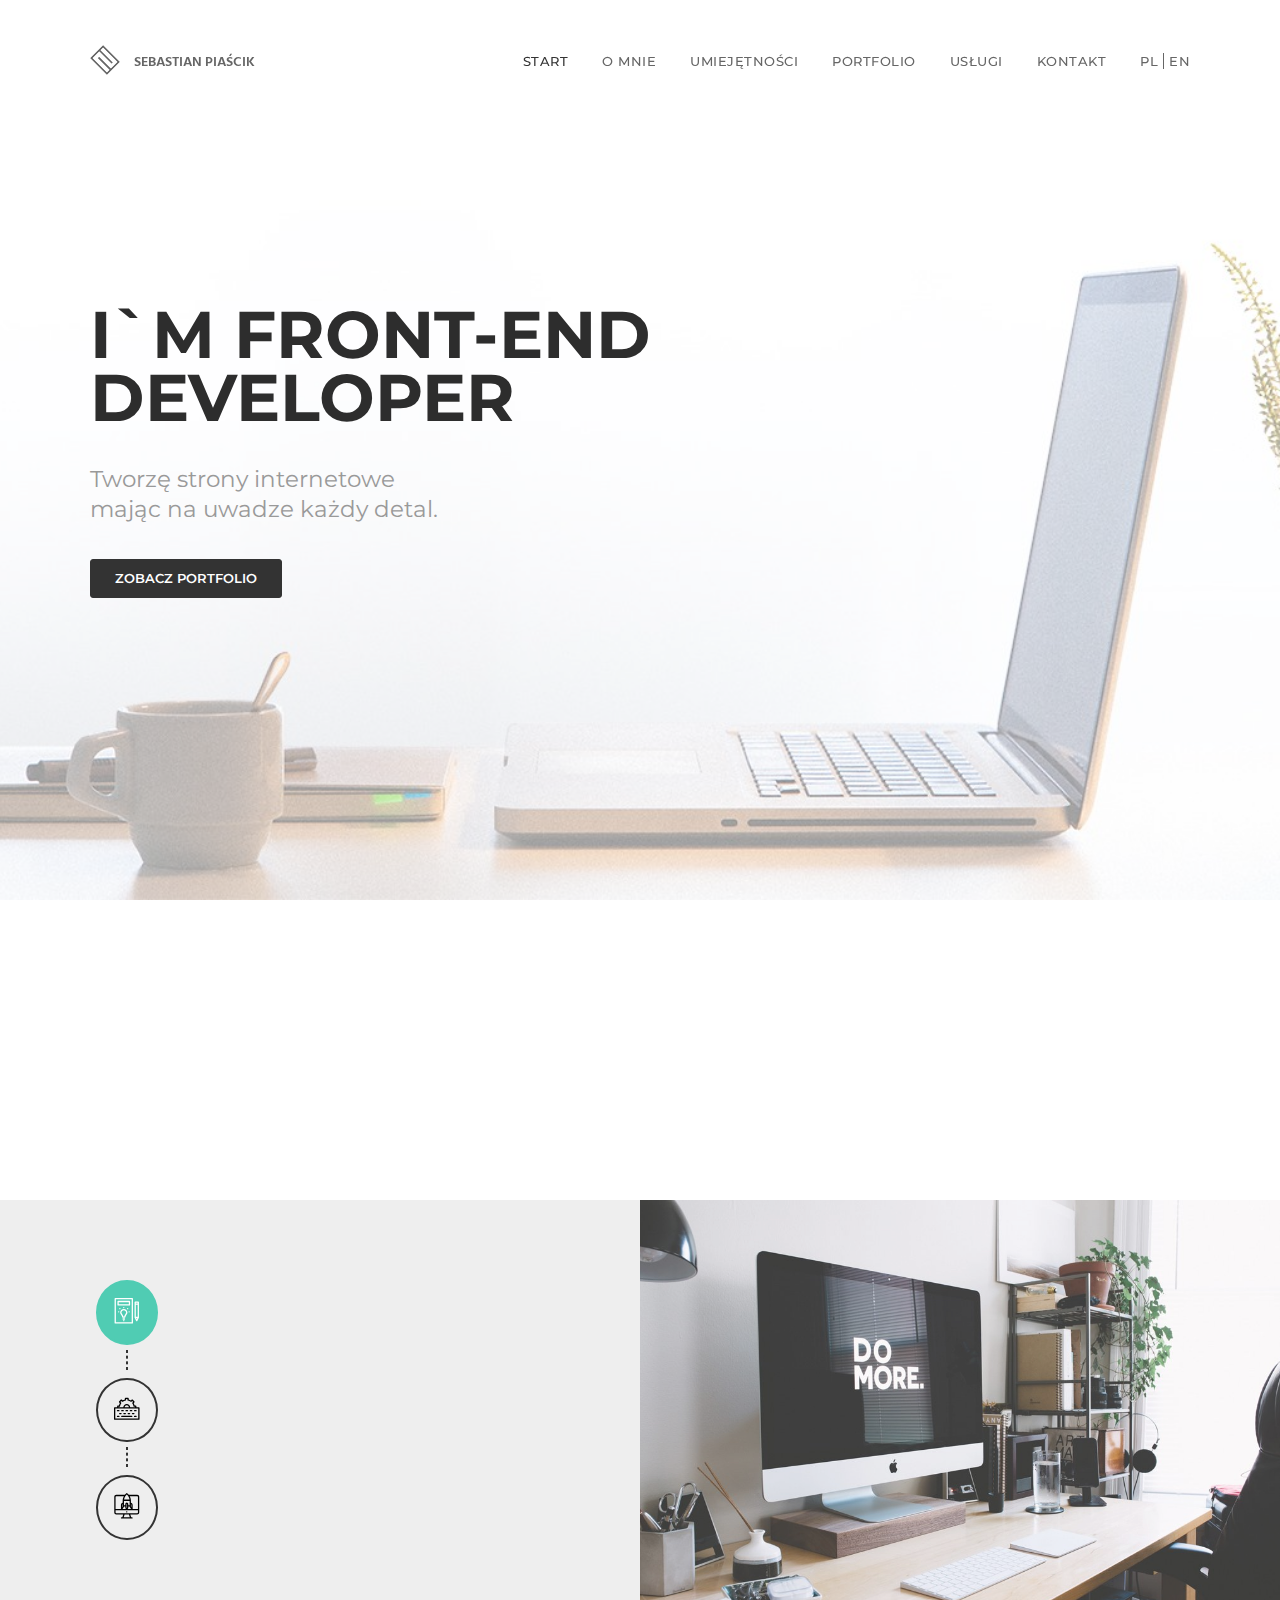
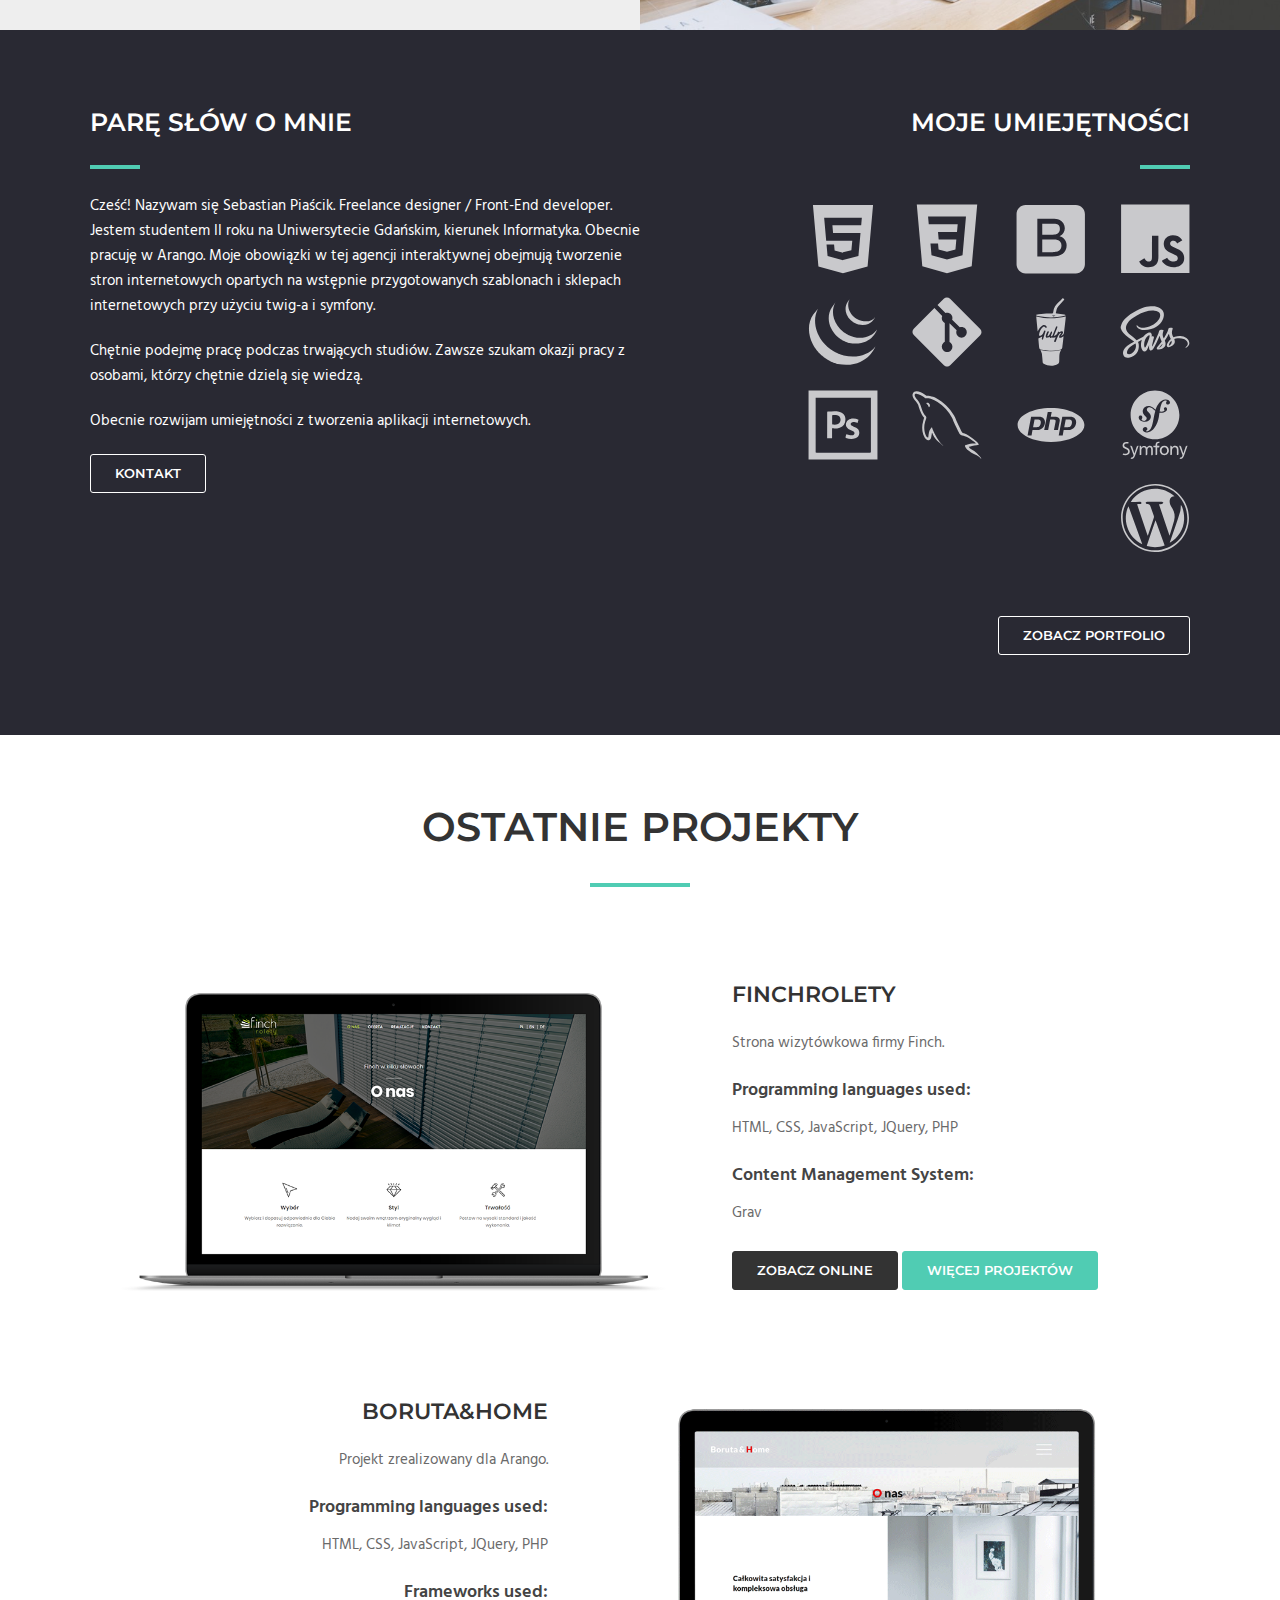
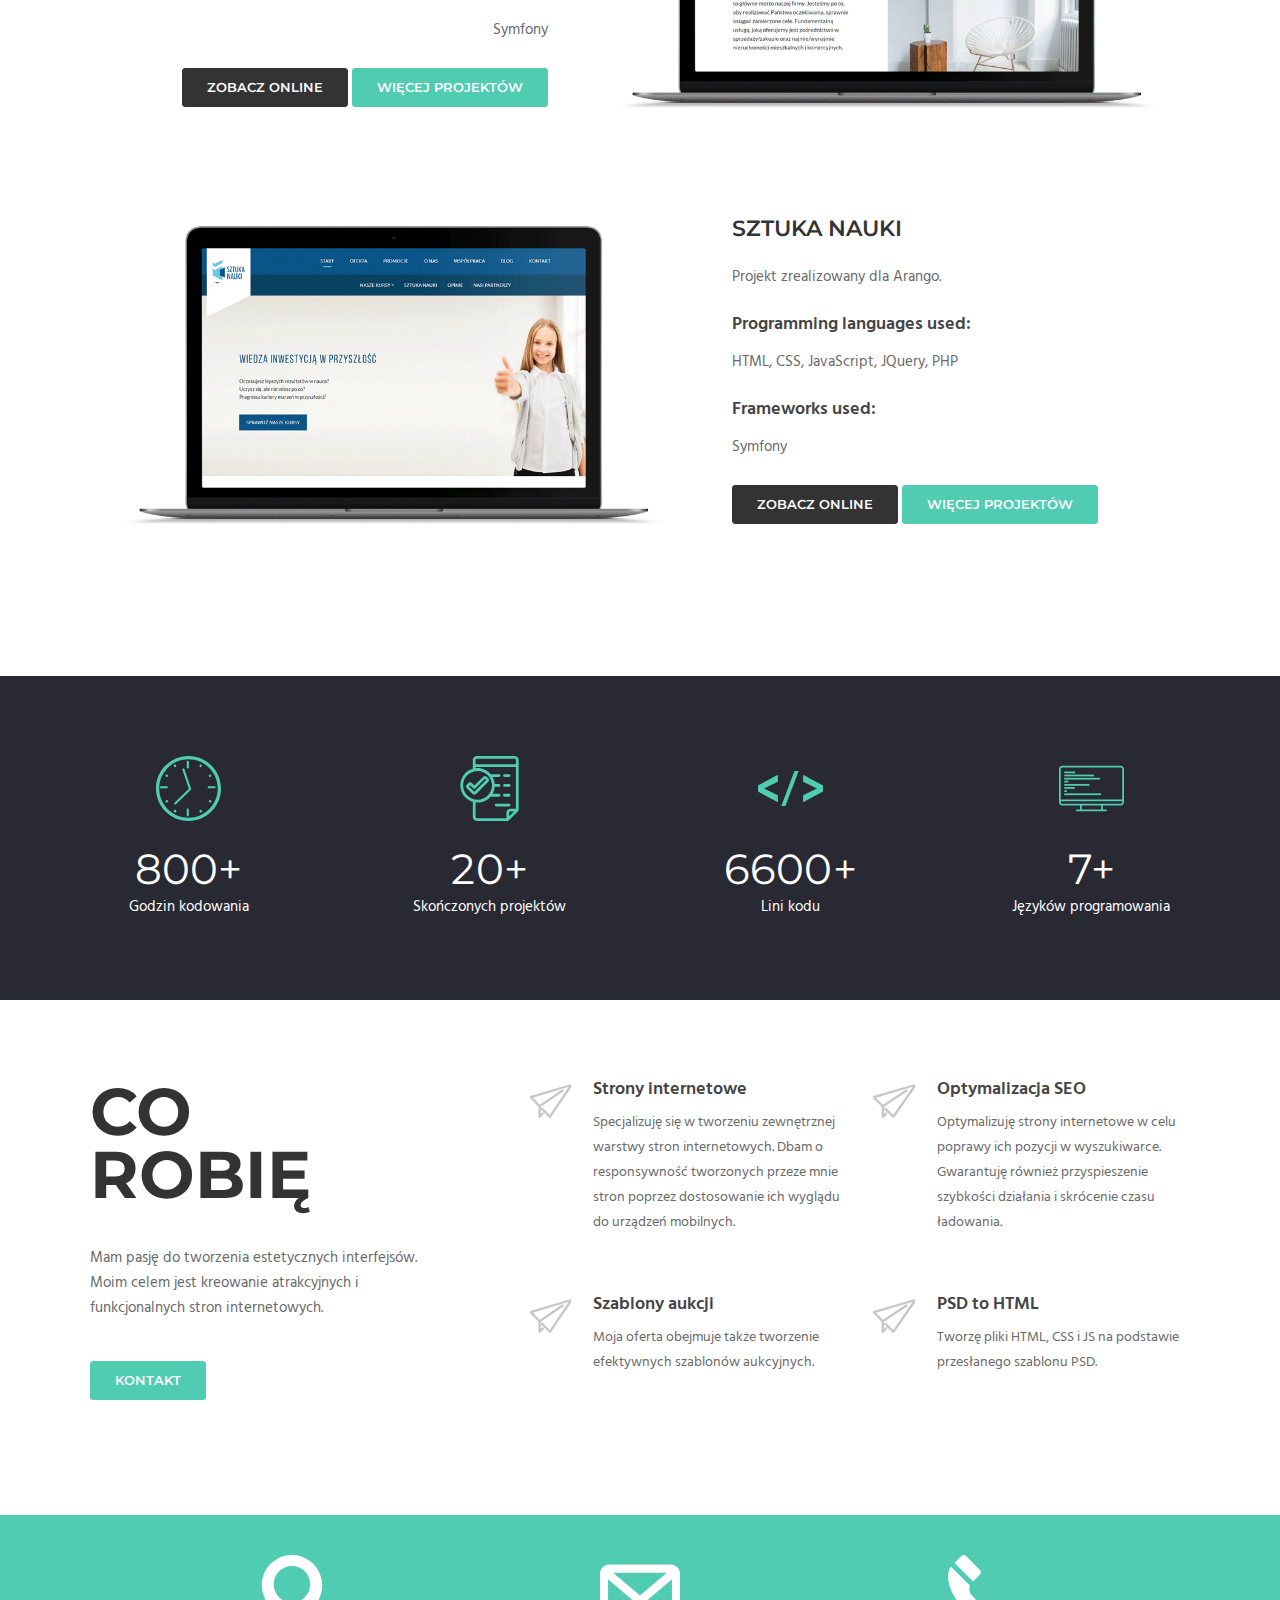
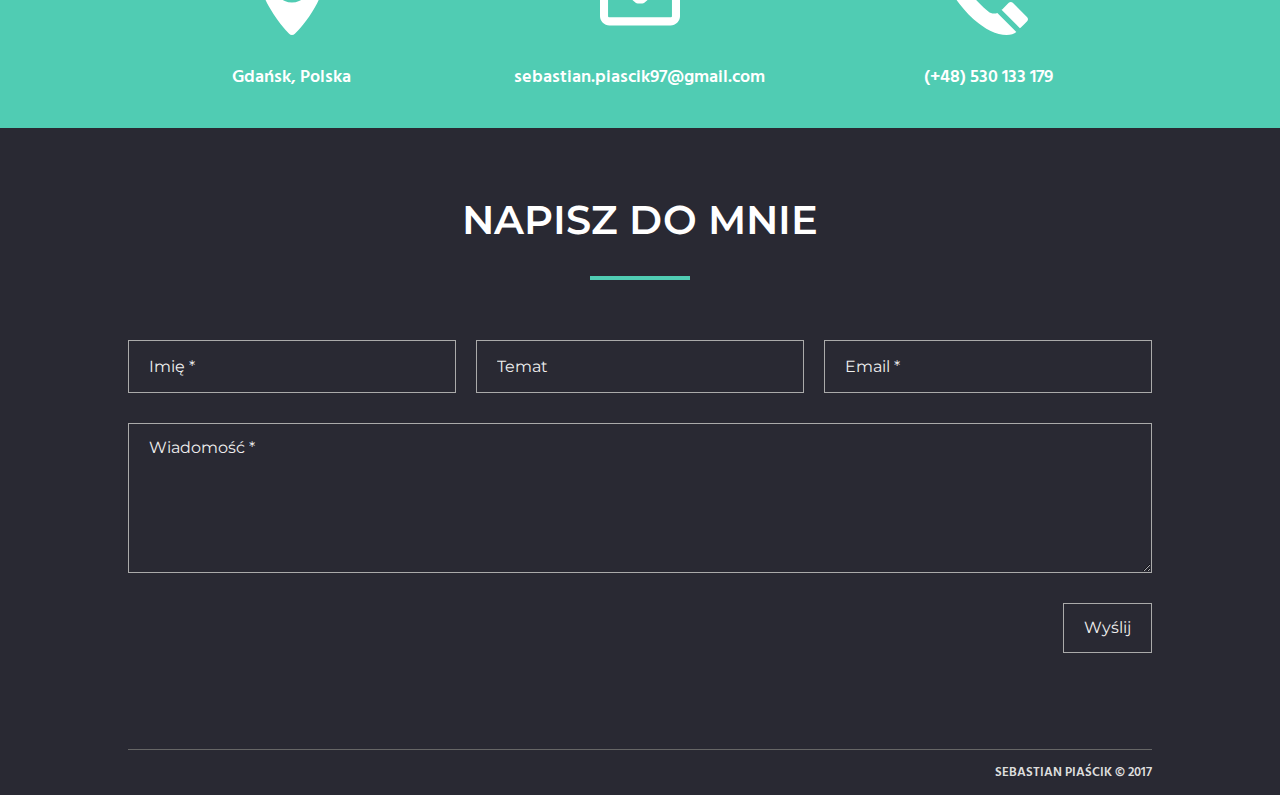
==== commit e1c8fd9d: "small changes" ====
--- a/index.html
+++ b/index.html
@@ -1,477 +1,477 @@
-<!DOCTYPE html>
-<html lang="pl-PL">
-
-<head>
-    <title>Sebastian Piaścik - Freelancer - Front-end Developer | Portfolio</title>
-
-    <meta charset="utf-8" />
-    <meta name="viewport" content="width=device-width, initial-scale=1.0">
-    <meta name="author" content="Sebastian">
-    <meta name="keywords" content="sebastian piascik, portfolio, web designer, front-end developer, freelancer, strony internetowe, tworca stron">
-    <meta name="description" content="Sebastian Piaścik - Front-end developer. Specjalizuje się w tworzeniu responsywnych stron www, szablonów allegro oraz prostych sklepów internetowych. Sprawdź moje portfolio.">
-    <meta name="google-site-verification" content="376Qhj6izyLeun8e3hG7ulQBFDxKnTTjyItqfD8CO_0" />
-    <meta property="og:url" content="http://sebastian-piascik.pl">
-    <meta property="og:type" content="website">
-    <meta property="og:title" content="Sebastian Piaścik - Freelancer - Front-end Developer | Portfolio">
-    <meta property="og:description" content="Sebastian Piaścik - Front-end developer. Specjalizuje się w tworzeniu responsywnych stron www, szablonów allegro oraz prostych sklepów internetowych.">
-    <meta property="og:image" content="/images/logobig.jpg">
-    <!--
-    <meta http-equiv="Expires" content="0" />
-	<meta http-equiv="Cache-Control" content="no-store, no-cache, must-revalidate" />
-	<meta http-equiv="Cache-Control" content="post-check=0, pre-check=0" />
-	<meta http-equiv="Pragma" content="no-cache" />
--->
-
-    <link rel="shortcut icon" href="images/logo666.png" hreflang="pl-PL">
-
-    <link rel="stylesheet" href="css/bootstrap.min.css">
-    <link rel="stylesheet" href="css/material-design-iconic-font/material-design-iconic-font.min.css">
-
-    <link rel="stylesheet" href="css/custom.min.css">
-    <link rel="stylesheet" href="css/style.min.css">
-    <link rel="stylesheet" href="css/responsive.min.css">
-
-
-
-</head>
-
-<body>
-
-
-
-
-
-    <div class="nav">
-        <div class="nav-logo">
-            <img src="images/logo666.png" alt="logo">
-            <p>Sebastian Piaścik</p>
-        </div>
-        <div class="nav-content section-content flex">
-            <div class="nav-logo">
-                <img src="images/logo666.png" alt="logo">
-                <p>Sebastian Piaścik</p>
-            </div>
-            <div class="nav-ul">
-                <ul>
-                    <li class="button-home"><a href="" class="active">Start</a></li>
-                    <li class="button-about"><a href="">O mnie</a></li>
-                    <li class="button-skills"><a href="">Umiejętności</a></li>
-                    <li class="button-portfolio"><a href="">Portfolio</a></li>
-                    <li class="button-services"><a href="">Usługi</a></li>
-                    <li class="button-contact"><a href="">Kontakt</a></li>
-                    <li><a href="" class="lang"><span>PL</span></a><a href="en/" class="lang"><span>EN</span></a></li>
-                </ul>
-            </div>
-            <div class="hamburger">
-                <div class="bar bar-1"></div>
-                <div class="bar bar-2"></div>
-                <div class="bar bar-3"></div>
-            </div>
-        </div>
-        <div class="hamburger">
-            <div class="hamburger-content">
-                <div class="bar bar-1"></div>
-                <div class="bar bar-2"></div>
-                <div class="bar bar-3"></div>
-            </div>
-        </div>
-    </div>
-
-
-
-
-    <div class="wallpaper flex" id="home">
-        <div class="wallpaper-content section-content">
-            <h1>I`m Front-end<br/>Developer</h1>
-            <h3>Tworzę strony internetowe<br/>mając na uwadze każdy detal.</h3>
-            <div class="buttons">
-                <div class="button button-black button-link"><a href="portfolio.html">Zobacz portfolio</a></div>
-                <div class="button button-color button-contact">Kontakt</div>
-            </div>
-        </div>
-    </div>
-
-
-    <div class="features section">
-        <div class="features-content section-content row">
-            <div class="feature feature-1 flex col-sm-4">
-                <div class="feature-img">
-                    <img src="images/ikony/marketing-icons/dart-board.svg" alt="ikona atuty">
-                </div>
-                <div class="feature-content">
-                    <h6>Stunning Design</h6>
-                    <p>Mam pasję do tworzenia estetycznych stron internetowych przy użyciu najnowszych trendów technologicznych.</p>
-                    <p class="link link-services">czym sie zajmuje</p>
-                </div>
-            </div>
-            <div class="feature feature-2 flex col-sm-4">
-                <div class="feature-img">
-                    <img class="feature-bigger" src="images/ikony/responsive.svg" alt="ikona atuty">
-                </div>
-                <div class="feature-content">
-                    <h6>Responsive Layout</h6>
-                    <p>Wszystkie moje projekty są tworzone w taki sposób, aby dostosować się do różnych urządzeń, platform oraz przeglądarek.</p>
-                    <p class="link link-services">czym sie zajmuje</p>
-                </div>
-            </div>
-            <div class="feature feature-3 flex col-sm-4">
-                <div class="feature-img">
-                    <img class="feature-bigger" src="images/ikony/laptop.svg" alt="ikona atuty">
-                </div>
-                <div class="feature-content">
-                    <h6>Pixel Perfect</h6>
-                    <p>Kodując strony internetowe staram się zwracać uwagę na najmniejsze szczegóły, tak aby projekt finalny był w 100% dopracowany. </p>
-                    <p class="link link-services">czym sie zajmuje</p>
-                </div>
-            </div>
-        </div>
-    </div>
-
-
-
-    <div class="info flex">
-        <div class="info-content col-sm-6">
-            <div class="info-content-inside">
-                <div class="info-images">
-                    <div class="info-image-container active" data-info='1'>
-                        <svg xmlns="http://www.w3.org/2000/svg" viewBox="0 0 295.5 295.5" width="512" height="512"><path d="M113.2 127.1c-23.1 0-42 18.9-42 42 0 15.5 12.2 28 13.6 29.4 2.3 2.3 5.3 7.3 6.3 10.5l3.4 13.7c0.8 3.4 3.8 5.7 7.3 5.7h23c3.5 0 6.5-2.4 7.3-5.7l3.4-13.7c1-3.1 4-8.2 6.3-10.5 1.4-1.4 13.6-13.9 13.6-29.4C155.1 145.9 136.3 127.1 113.2 127.1zM131 187.9c-4.1 4.1-8.5 11.4-10.1 17 0 0.1-0.1 0.2-0.1 0.3l-2 8.2h-11.2l-2-8.2c0-0.1-0.1-0.2-0.1-0.3 -1.6-5.6-6-12.9-10.1-17 -2.5-2.6-9.2-10.9-9.2-18.8 0-14.9 12.1-27 27-27 14.9 0 27 12.1 27 27C140.1 176.9 133.5 185.3 131 187.9z" class="a"/><path d="M212.2 0h-198c-4.1 0-7.5 3.4-7.5 7.5V288c0 4.1 3.4 7.5 7.5 7.5h198c4.1 0 7.5-3.4 7.5-7.5V7.5C219.7 3.4 216.3 0 212.2 0zM204.7 280.5h-183V15h183V280.5z" class="a"/><path d="M47.2 87.8h132c4.1 0 7.5-3.4 7.5-7.5V40.5c0-4.1-3.4-7.5-7.5-7.5h-132c-4.1 0-7.5 3.4-7.5 7.5v39.8C39.7 84.4 43 87.8 47.2 87.8zM54.7 48h117v24.8h-117V48z" class="a"/><path d="M121.4 235.3h-16.5c-4.1 0-7.5 3.4-7.5 7.5s3.4 7.5 7.5 7.5h16.5c4.1 0 7.5-3.4 7.5-7.5S125.6 235.3 121.4 235.3z" class="a"/><path d="M113.4 254.8h-0.5c-4.1 0-7.5 3.4-7.5 7.5s3.4 7.5 7.5 7.5h0.5c4.1 0 7.5-3.4 7.5-7.5S117.6 254.8 113.4 254.8z" class="a"/><path d="M113.4 118.3c4.1 0 7.5-3.4 7.5-7.5s-3.4-7.5-7.5-7.5h-0.5c-4.1 0-7.5 3.4-7.5 7.5s3.4 7.5 7.5 7.5H113.4z" class="a"/><path d="M75.9 123.8c0-4.1-3.4-7.5-7.5-7.5h-0.5c-4.1 0-7.5 3.4-7.5 7.5s3.4 7.5 7.5 7.5h0.5C72.6 131.3 75.9 127.9 75.9 123.8z" class="a"/><path d="M158.4 116.3h-0.5c-4.1 0-7.5 3.4-7.5 7.5s3.4 7.5 7.5 7.5h0.5c4.1 0 7.5-3.4 7.5-7.5S162.6 116.3 158.4 116.3z" class="a"/><path d="M175.4 152.8h-0.5c-4.1 0-7.5 3.4-7.5 7.5s3.4 7.5 7.5 7.5h0.5c4.1 0 7.5-3.4 7.5-7.5S179.6 152.8 175.4 152.8z" class="a"/><path d="M54.4 152.8h-0.5c-4.1 0-7.5 3.4-7.5 7.5s3.4 7.5 7.5 7.5h0.5c4.1 0 7.5-3.4 7.5-7.5S58.6 152.8 54.4 152.8z" class="a"/><path d="M237.7 225.4c0 1.2 0.3 2.3 0.8 3.4l18.1 36.2c1.3 2.5 3.9 4.1 6.7 4.1s5.4-1.6 6.7-4.1l18.1-36.2c0.5-1 0.8-2.2 0.8-3.4V47.8c0-4.1-3.4-7.5-7.5-7.5h-36.2c-4.1 0-7.5 3.4-7.5 7.5V225.4zM252.7 217.9V79.4h21.2v138.6H252.7zM273.8 55.3v9.1h-21.2V55.3H273.8zM263.3 244.8l-6-11.9h11.9L263.3 244.8z" class="a"/></svg>
-                    </div>
-                    <div class="vertical-line-container">
-                        <div class="vertical-line"></div>
-                    </div>
-                    <div class="info-image-container" data-info='2'>
-                        <svg xmlns="http://www.w3.org/2000/svg" viewBox="0 0 295.5 295.5" width="512" height="512"><path d="M288 129.4h-28.8v-12.1c0-4.1-3.4-7.5-7.5-7.5h-12.5c-2.3-9.6-6-18.7-11.1-27.1l9-9.1c2.9-2.9 2.9-7.6 0-10.5l-21-21.4c-1.4-1.4-3.3-2.2-5.3-2.2 -2 0-3.9 0.8-5.3 2.2l-8.8 9c-8.2-5.1-17.1-8.8-26.5-11.1V26.6c0-4.1-3.4-7.5-7.5-7.5h-29.7c-4.1 0-7.5 3.4-7.5 7.5v12.9c-9.4 2.3-18.2 6-26.5 11.1l-8.8-9c-1.4-1.4-3.3-2.2-5.3-2.2h0c-2 0-3.9 0.8-5.3 2.2L58.4 63c-2.9 2.9-2.9 7.6 0 10.5l9 9.1c-5.1 8.4-8.8 17.5-11.1 27.1H43.8c-4.1 0-7.5 3.4-7.5 7.5v12.1H7.5c-4.1 0-7.5 3.4-7.5 7.5v132c0 4.1 3.4 7.5 7.5 7.5H288c4.1 0 7.5-3.4 7.5-7.5v-132C295.5 132.7 292.1 129.4 288 129.4zM51.3 124.8h11.1c3.7 0 6.8-2.6 7.4-6.2 2-11.8 6.5-22.7 13.3-32.6 2.1-3 1.7-7-0.8-9.5l-8-8.1 10.5-10.7 7.8 8c2.6 2.6 6.7 3 9.7 0.8C111.9 59.5 122.6 55 134.2 53c3.6-0.6 6.2-3.7 6.2-7.4V34.1h14.7v11.4c0 3.6 2.6 6.8 6.2 7.4 11.6 2 22.3 6.6 31.9 13.5 3 2.2 7.1 1.8 9.7-0.8l7.8-8 10.5 10.7 -8 8.1c-2.5 2.6-2.9 6.6-0.8 9.5 6.8 9.8 11.3 20.8 13.3 32.6 0.6 3.6 3.7 6.2 7.4 6.2h11.1v4.6h-56.6c-1.5-21-18.8-37.5-39.9-37.5s-38.3 16.6-39.9 37.5h-56.6V124.8zM122.9 129.4c1.5-12.7 12-22.5 24.8-22.5 12.8 0 23.3 9.9 24.8 22.5H122.9zM280.5 261.4H15v-117h265.5V261.4z" class="a"/><path d="M40.5 177.4H57c4.1 0 7.5-3.4 7.5-7.5 0-4.1-3.4-7.5-7.5-7.5H40.5c-4.1 0-7.5 3.4-7.5 7.5C33 174 36.4 177.4 40.5 177.4z" class="a"/><path d="M90 177.4h16.5c4.1 0 7.5-3.4 7.5-7.5 0-4.1-3.4-7.5-7.5-7.5H90c-4.1 0-7.5 3.4-7.5 7.5C82.5 174 85.9 177.4 90 177.4z" class="a"/><path d="M139.5 177.4H156c4.1 0 7.5-3.4 7.5-7.5 0-4.1-3.4-7.5-7.5-7.5h-16.5c-4.1 0-7.5 3.4-7.5 7.5C132 174 135.4 177.4 139.5 177.4z" class="a"/><path d="M189 177.4h16.5c4.1 0 7.5-3.4 7.5-7.5 0-4.1-3.4-7.5-7.5-7.5H189c-4.1 0-7.5 3.4-7.5 7.5C181.5 174 184.9 177.4 189 177.4z" class="a"/><path d="M238.5 177.4H255c4.1 0 7.5-3.4 7.5-7.5 0-4.1-3.4-7.5-7.5-7.5h-16.5c-4.1 0-7.5 3.4-7.5 7.5C231 174 234.4 177.4 238.5 177.4z" class="a"/><path d="M40.5 243.4H57c4.1 0 7.5-3.4 7.5-7.5 0-4.1-3.4-7.5-7.5-7.5H40.5c-4.1 0-7.5 3.4-7.5 7.5C33 240 36.4 243.4 40.5 243.4z" class="a"/><path d="M205.5 228.4H89.8c-4.1 0-7.5 3.4-7.5 7.5 0 4.1 3.4 7.5 7.5 7.5H205.5c4.1 0 7.5-3.4 7.5-7.5C213 231.7 209.6 228.4 205.5 228.4z" class="a"/><path d="M255 228.4h-16.5c-4.1 0-7.5 3.4-7.5 7.5 0 4.1 3.4 7.5 7.5 7.5H255c4.1 0 7.5-3.4 7.5-7.5C262.5 231.7 259.1 228.4 255 228.4z" class="a"/><path d="M57.8 202.9c0 4.1 3.4 7.5 7.5 7.5h16.5c4.1 0 7.5-3.4 7.5-7.5 0-4.1-3.4-7.5-7.5-7.5h-16.5C61.1 195.4 57.8 198.7 57.8 202.9z" class="a"/><path d="M107.3 202.9c0 4.1 3.4 7.5 7.5 7.5h16.5c4.1 0 7.5-3.4 7.5-7.5 0-4.1-3.4-7.5-7.5-7.5h-16.5C110.6 195.4 107.3 198.7 107.3 202.9z" class="a"/><path d="M156.8 202.9c0 4.1 3.4 7.5 7.5 7.5h16.5c4.1 0 7.5-3.4 7.5-7.5 0-4.1-3.4-7.5-7.5-7.5h-16.5C160.1 195.4 156.8 198.7 156.8 202.9z" class="a"/><path d="M206.3 202.9c0 4.1 3.4 7.5 7.5 7.5h16.5c4.1 0 7.5-3.4 7.5-7.5 0-4.1-3.4-7.5-7.5-7.5h-16.5C209.6 195.4 206.3 198.7 206.3 202.9z" class="a"/></svg>
-                    </div>
-                    <div class="vertical-line-container">
-                        <div class="vertical-line"></div>
-                    </div>
-                    <div class="info-image-container" data-info='3'>
-                        <svg xmlns="http://www.w3.org/2000/svg" viewBox="0 0 295.5 295.5" width="512" height="512"><path d="M147.7 211c-2 0-3.9 0.8-5.3 2.2 -1.4 1.4-2.2 3.3-2.2 5.3 0 2 0.8 3.9 2.2 5.3 1.4 1.4 3.3 2.2 5.3 2.2 2 0 3.9-0.8 5.3-2.2 1.4-1.4 2.2-3.3 2.2-5.3 0-2-0.8-3.9-2.2-5.3C151.7 211.8 149.7 211 147.7 211z" class="a"/><path d="M268.7 21.3h-96.7c-9.6-12.3-18.6-19.2-19.4-19.8 -2.7-2-6.3-2-9 0 -0.8 0.6-9.8 7.5-19.4 19.8H26.7c-13 0-23.5 10.5-23.5 23.5V226.1c0 13 10.5 23.5 23.5 23.5h80.2l-10.3 30.9h-9.8c-4.1 0-7.5 3.4-7.5 7.5s3.4 7.5 7.5 7.5h15.2c0 0 0 0 0 0 0 0 0 0 0 0h91.3c0 0 0 0 0 0 0 0 0 0 0 0h15.2c4.1 0 7.5-3.4 7.5-7.5s-3.4-7.5-7.5-7.5h-9.8l-10.3-30.9h80.2c13 0 23.5-10.5 23.5-23.5V44.8C292.2 31.9 281.7 21.3 268.7 21.3zM268.7 36.3c4.7 0 8.5 3.8 8.5 8.5V185.6h-61.1v-47c0-12.7-8.5-23.4-20.2-26.6V88.2c0-20.7-6.2-38.2-13.9-51.9H268.7zM114.1 163c0.8-1.2 1.3-2.7 1.3-4.2v-2.4h15.2v11c0 5.1 3.4 12.4 6.7 18.3H99L114.1 163zM95.2 164.3v-25.6c0-4.2 2-7.9 5.2-10.2v28.1L95.2 164.3zM201.1 164.3l-5.2-7.7v-28.1c3.1 2.3 5.2 6 5.2 10.2V164.3zM181 118.5v22.9h-15.2v-11.3c0-10.5-7.9-19.1-17.6-19.1 -9.7 0-17.6 8.6-17.6 19.1v11.3H115.4v-22.9V91.7h65.6V118.5zM145.6 167.4V130.1c0-2.5 1.5-4.1 2.6-4.1 1.1 0 2.6 1.6 2.6 4.1l0 37.2c-0.1 1.1-1.1 3.7-2.6 6.7C146.7 171 145.7 168.5 145.6 167.4zM165.7 167.4v-11h15.2v2.4c0 1.5 0.4 2.9 1.3 4.2l15.1 22.7h-38.3C162.3 179.8 165.7 172.5 165.7 167.4zM148.2 17.4c8.7 8.2 27.5 28.8 31.9 58.2h-63.7C120.7 46.2 139.4 25.6 148.2 17.4zM26.7 36.3h87.6c-7.7 13.7-13.9 31.2-13.9 51.9v23.8c-11.6 3.3-20.2 14-20.2 26.6v47H18.2V44.8C18.2 40.1 22.1 36.3 26.7 36.3zM183 280.5h-70.5l10.3-30.9h49.9L183 280.5zM268.7 234.6H26.7c-4.7 0-8.5-3.8-8.5-8.5v-25.4h259v25.4C277.2 230.7 273.4 234.6 268.7 234.6z" class="a"/></svg>
-                    </div>
-                </div>
-                <div class="info-section">
-                    <div class="info-section-content" data-info="1">
-                        <h4>Planning</h4>
-                        <div class="under-line"></div>
-                        <p>Przed przystąpieniem do pracy zapoznaję się dokładnie z wytycznymi dotyczącymi projektu oraz branżą firmy. Staram się określić cel projektu.</p>
-                        <p>Po zaznajomieniu się z briefem przechodzę do następnego kroku, którym jest "Programowanie".</p>
-                    </div>
-                    <div class="info-section-content" data-info="2">
-                        <h4>Execution</h4>
-                        <div class="under-line"></div>
-                        <p>Na tym etapie zajmuje się głównie kodowaniem strony.</p>
-                        <p>Zajmuje mi to od kilku dni do kilku tygodni w zależności od złożoności projektu.</p>
-                    </div>
-                    <div class="info-section-content" data-info="3">
-                        <h4>Launching</h4>
-                        <div class="under-line"></div>
-                        <p>Zaprezentowanie projektu klientowi.</p>
-                    </div>
-                </div>
-            </div>
-        </div>
-        <div class="info-img col-sm-6">
-            <img src="images/wallpaper/13.jpg" alt="baner">
-        </div>
-    </div>
-
-
-
-
-    <div class="skills about">
-        <div class="skills-content section-content flex">
-            <div class="skills-description col-sm-6">
-                <h4>Parę słów o mnie</h4>
-                <div class="under-line"></div>
-                <p>Cześć! Nazywam się Sebastian Piaścik. Freelance designer / Front-End developer. Jestem studentem II roku na Uniwersytecie Gdańskim, kierunek Informatyka. Obecnie pracuję w Arango. Moje obowiązki w tej agencji interaktywnej obejmują tworzenie stron internetowych opartych na wstępnie przygotowanych szablonach i sklepach internetowych przy użyciu twig-a i symfony.</p>
-                <p>Chętnie podejmę pracę podczas trwających studiów. Zawsze szukam okazji pracy z osobami, którzy chętnie dzielą się wiedzą.</p>
-                <p>Obecnie rozwijam umiejętności z tworzenia aplikacji internetowych. </p>
-                <div class="button button-contact">Kontakt</div>
-            </div>
-            <div class="skills-description skills-description-2 col-sm-6">
-                <h4>Moje umiejętności</h4>
-                <div class="under-line"></div>
-                <div class="skills-images">
-                    <svg viewBox="0 0 128 128">
-<path class="html" fill="#fff" d="M9.032 2l10.005 112.093 44.896 12.401 45.02-12.387 10.015-112.107h-109.936zm89.126 26.539l-.627 7.172-.276 3.289h-52.665000000000006l1.257 14h50.156000000000006l-.336 3.471-3.233 36.119-.238 2.27-28.196 7.749v.002l-.034.018-28.177-7.423-1.913-21.206h13.815000000000001l.979 10.919 15.287 4.081h.043v-.546l15.355-3.875 1.604-17.579h-47.698l-3.383-38.117-.329-3.883h68.939l-.33 3.539z"></path>
-</svg>
-                    <svg viewBox="0 0 128 128">
-<path class="css" fill="#fff" d="M8.76 1l10.055 112.883 45.118 12.58 45.244-12.626 10.063-112.837h-110.48zm89.591 25.862l-3.347 37.605.01.203-.014.467v-.004l-2.378 26.294-.262 2.336-28.36 7.844v.001l-.022.019-28.311-7.888-1.917-21.739h13.883l.985 11.054 15.386 4.17-.004.008v-.002l15.443-4.229 1.632-18.001h-32.282999999999994l-.277-3.043-.631-7.129-.331-3.828h34.748999999999995l1.264-14h-52.926l-.277-3.041-.63-7.131-.332-3.828h69.281l-.331 3.862z"></path>
-</svg>
-                    <svg viewBox="0 0 128 128">
-<path class="bootstrap" fill="#fff" d="M75.701 65.603c-2.334-.768-5.694-.603-10.08-.603h-17.621v23h18.844c2.944 0 5.012-.315 6.203-.535 2.099-.376 3.854-1.104 5.264-1.982 1.409-.876 2.568-2.205 3.478-3.881.908-1.676 1.363-3.637 1.363-5.83 0-2.568-.658-4.54-1.975-6.436-1.316-1.896-3.141-2.965-5.476-3.733zM73.282 55.087c2.317-.688 4.064-1.89 5.239-3.487 1.176-1.598 1.763-3.631 1.763-6.044 0-2.286-.549-4.314-1.646-6.054s-2.662-2.413-4.699-3.056c-2.037-.641-5.53-.446-10.48-.446h-15.459v20h16.587c4.042 0 6.939-.38 8.695-.913zM126 18.625c0-9.182-7.443-16.625-16.625-16.625h-91.75c-9.182 0-16.625 7.443-16.625 16.625v91.75c0 9.182 7.443 16.625 16.625 16.625h91.75c9.182 0 16.625-7.443 16.625-16.625v-91.75zm-35.447 66.12c-1.362 2.773-3.047 4.911-5.052 6.415-2.006 1.504-4.521 2.78-7.544 3.548-3.022.769-6.728 1.292-11.113 1.292h-27.844v-69h27.42c5.264 0 9.485.609 12.665 2.002 3.181 1.395 5.671 3.497 7.474 6.395 1.801 2.898 2.702 5.907 2.702 9.071 0 2.945-.8 5.708-2.397 8.308-1.598 2.602-4.011 4.694-7.237 6.292 4.166 1.222 7.37 3.304 9.61 6.248 2.24 2.945 3.36 6.422 3.36 10.432 0 3.227-.681 6.225-2.044 8.997z"></path>
-</svg>
-                    <svg viewBox="0 0 128 128">
-<path class="js" fill="#fff" d="M2 1v125h125v-125h-125zm66.119 106.513c-1.845 3.749-5.367 6.212-9.448 7.401-6.271 1.44-12.269.619-16.731-2.059-2.986-1.832-5.318-4.652-6.901-7.901l9.52-5.83c.083.035.333.487.667 1.071 1.214 2.034 2.261 3.474 4.319 4.485 2.022.69 6.461 1.131 8.175-2.427 1.047-1.81.714-7.628.714-14.065-.001-10.115.046-20.188.046-30.188h11.709c0 11 .06 21.418 0 32.152.025 6.58.596 12.446-2.07 17.361zm48.574-3.308c-4.07 13.922-26.762 14.374-35.83 5.176-1.916-2.165-3.117-3.296-4.26-5.795 4.819-2.772 4.819-2.772 9.508-5.485 2.547 3.915 4.902 6.068 9.139 6.949 5.748.702 11.531-1.273 10.234-7.378-1.333-4.986-11.77-6.199-18.873-11.531-7.211-4.843-8.901-16.611-2.975-23.335 1.975-2.487 5.343-4.343 8.877-5.235l3.688-.477c7.081-.143 11.507 1.727 14.756 5.355.904.916 1.642 1.904 3.022 4.045-3.772 2.404-3.76 2.381-9.163 5.879-1.154-2.486-3.069-4.046-5.093-4.724-3.142-.952-7.104.083-7.926 3.403-.285 1.023-.226 1.975.227 3.665 1.273 2.903 5.545 4.165 9.377 5.926 11.031 4.474 14.756 9.271 15.672 14.981.882 4.916-.213 8.105-.38 8.581z"></path>
-</svg>
-                    <svg viewBox="0 0 128 128">
-<path class="jq" fill="#fff" d="M65.283 106.928c-.828-.187-1.633-.446-2.441-.685l-.609-.185c-.79-.242-1.573-.497-2.352-.765l-.323-.117c-.698-.245-1.388-.504-2.074-.769l-.582-.229c-.752-.297-1.5-.607-2.238-.931l-.447-.198c-.635-.288-1.263-.578-1.889-.879l-.546-.262c-.491-.239-.977-.493-1.461-.743-.324-.171-.654-.332-.975-.51-.592-.317-1.173-.646-1.751-.982l-.591-.33c-.769-.452-1.529-.921-2.28-1.397l-.615-.41c-.546-.351-1.088-.709-1.623-1.079l-.523-.367c-.516-.365-1.026-.734-1.534-1.109l-.679-.514c-.464-.355-.927-.713-1.384-1.082l-.617-.495c-.581-.479-1.156-.959-1.724-1.453l-.188-.159c-.614-.539-1.217-1.092-1.812-1.647l-.51-.491c-.441-.42-.875-.843-1.302-1.277l-.51-.509c-.543-.556-1.076-1.119-1.599-1.69l-.078-.084c-.553-.604-1.092-1.221-1.621-1.844l-.424-.504c-.395-.475-.785-.956-1.167-1.442l-.427-.532c-.459-.596-.908-1.189-1.347-1.794-12.15-16.574-16.516-39.432-6.804-58.204l-8.611 10.921c-11.029 15.851-9.656 36.476-1.231 53.32.2.404.411.801.617 1.198l.395.759.245.437.439.786c.262.461.53.92.805 1.379l.458.756c.304.491.615.976.934 1.46l.398.614c.438.655.888 1.309 1.352 1.951l.039.05.228.308c.4.553.814 1.099 1.232 1.639l.463.59c.373.469.752.935 1.139 1.399l.435.52c.518.61 1.047 1.217 1.586 1.812l.032.033.062.068c.526.575 1.066 1.137 1.612 1.699l.517.521c.423.426.853.845 1.287 1.262l.526.5c.58.547 1.166 1.083 1.764 1.607l.028.022.307.262c.526.456 1.062.909 1.603 1.353l.664.529c.441.354.887.702 1.336 1.044l.714.543c.495.365.995.724 1.499 1.075l.546.387.15.107c.478.329.967.646 1.456.963l.63.42c.749.474 1.51.943 2.278 1.396l.63.355c.565.326 1.134.646 1.711.959.312.168.632.327.946.488.407.213.811.429 1.225.636l.283.137.501.242c.641.306 1.287.607 1.94.897l.41.184c.748.327 1.502.641 2.263.941l.551.217c.704.271 1.418.539 2.135.791l.268.093c.786.275 1.581.53 2.381.779l.575.172c.814.245 1.618.538 2.458.693 53.339 9.727 68.833-32.053 68.833-32.053-13.014 16.954-36.112 21.426-57.997 16.447zM46.069 63.697c1.195 1.713 2.52 3.751 4.105 5.127.575.633 1.176 1.251 1.79 1.858l.472.465c.596.578 1.202 1.146 1.828 1.698l.074.064.018.018c.693.608 1.408 1.191 2.135 1.767l.484.378c.729.559 1.472 1.107 2.233 1.631l.065.049c.336.232.679.448 1.02.672l.482.319c.544.349 1.096.689 1.656 1.015l.234.136c.483.278.973.552 1.463.818l.521.271c.339.177.678.358 1.024.53l.155.07c.702.346 1.411.68 2.136.995l.472.194c.578.246 1.163.486 1.75.71l.75.275c.533.198 1.068.378 1.608.559l.727.233c.767.238 1.525.539 2.324.672 41.183 6.823 50.69-24.886 50.69-24.886-8.57 12.343-25.168 18.233-42.879 13.635-.787-.207-1.562-.431-2.333-.674l-.7-.227c-.548-.177-1.092-.365-1.632-.562l-.736-.274c-.591-.228-1.176-.462-1.756-.708l-.473-.2c-.727-.316-1.443-.65-2.148-.999-.364-.177-.721-.364-1.078-.548l-.622-.32c-.458-.248-.914-.506-1.363-.77l-.326-.185c-.558-.325-1.106-.661-1.65-1.008l-.498-.332c-.358-.232-.717-.469-1.069-.707-.759-.524-1.497-1.072-2.226-1.628l-.501-.395c-7.752-6.12-13.897-14.486-16.819-23.971-3.062-9.836-2.401-20.878 2.903-29.84l-6.517 9.2c-7.977 11.478-7.543 26.844-1.321 38.983 1.043 2.038 2.216 4.013 3.528 5.892zM89.476 49.498c.339.125.678.237 1.022.354l.451.143c.484.152.966.329 1.467.424 22.739 4.394 28.908-11.669 30.549-14.034-5.403 7.779-14.482 9.646-25.623 6.942-.88-.213-1.848-.531-2.696-.832-1.088-.388-2.16-.83-3.201-1.329-1.979-.951-3.864-2.104-5.612-3.424-9.969-7.565-16.162-21.994-9.657-33.745l-3.52 4.851c-4.702 6.92-5.164 15.514-1.901 23.156 3.441 8.112 10.492 14.475 18.721 17.494z"></path>
-</svg>
-                    <svg viewBox="0 0 128 128">
-<path class="git" fill="#fff" d="M124.742 58.378l-55.117-55.114c-3.172-3.174-8.32-3.174-11.497 0l-11.443 11.446 14.518 14.518c3.375-1.139 7.243-.375 9.932 2.314 2.703 2.706 3.462 6.607 2.293 9.993l13.992 13.994c3.385-1.167 7.292-.413 9.994 2.295 3.78 3.777 3.78 9.9 0 13.679-3.78 3.78-9.901 3.78-13.683 0-2.842-2.844-3.545-7.019-2.105-10.521l-13.048-13.049-.002 34.341c.922.455 1.791 1.063 2.559 1.828 3.779 3.777 3.779 9.898 0 13.683-3.779 3.777-9.904 3.777-13.679 0-3.778-3.784-4.088-9.905-.311-13.683.934-.933 1.855-1.638 2.855-2.11v-34.659c-1-.472-1.92-1.172-2.856-2.111-2.861-2.86-3.396-7.06-1.928-10.576l-14.233-14.313-37.754 37.79c-3.175 3.177-3.155 8.325.02 11.5l55.126 55.114c3.173 3.174 8.325 3.174 11.503 0l54.86-54.858c3.175-3.176 3.178-8.327.004-11.501z"></path>
-</svg>
-                    <svg viewBox="0 0 128 128">
-<path class="gulp" fill-rule="evenodd" clip-rule="evenodd" fill="#fff" d="M36.965 35.459c.877 9.232 1.747 18.412 2.637 27.798 1.451-2.495 2.501-4.888 4.085-6.848 1.475-1.826 3.334-3.511 5.357-4.678 2.641-1.524 6.104-.089 6.96 2.614.23.725-.319 1.697-.511 2.556-.646-.341-1.479-.529-1.901-1.051-1.793-2.217-2.873-2.479-4.856-.563-3.699 3.576-5.779 8.056-6.573 13.091-.153.974.456 2.067.713 3.105 1.011-.348 2.185-.476 3.002-1.084 2.656-1.977 4.302-4.666 5.21-7.88.197-.696 1.265-1.145 1.933-1.708.32.658 1.05 1.433.897 1.954-1.407 4.84-2.934 9.649-4.536 14.429-.162.484-1.051.725-1.604 1.079-.223-.636-.692-1.302-.617-1.901.168-1.358.605-2.683.91-3.927l-7.24 3.333c.405 4.622.825 9.807 1.323 14.985.382 3.954 1.029 4.978 4.923 5.728 4.544.875 9.173 1.434 13.792 1.774 6.825.503 13.59-.119 20.23-1.904 2.472-.664 3.458-2.29 3.635-4.717.162-2.235.524-4.456.775-6.685.493-4.391.972-8.783 1.476-13.358-1.667 1.056-2.978 2.238-4.511 2.739-1.116.365-2.524-.169-3.803-.303.245-1.174.23-2.497.796-3.487.922-1.618 2.224-3.021 3.364-4.515l-.491-.591c-.817.483-1.832.8-2.413 1.485-1.182 1.394-2.339 2.886-3.13 4.52-1.324 2.735-2.333 5.622-3.518 8.426-.515 1.216-.959 3.076-2.684 2.366-1.845-.761-.547-2.386-.114-3.542.689-1.844 1.599-3.606 2.215-4.962-1.746.208-3.516.459-5.294.614-.752.064-1.646-.348-2.261-.07-2.045.924-3.341.553-3.766-1.711-.947.615-1.749 1.448-2.694 1.672-1.147.273-2.703.452-3.543-.121-.673-.459-.918-2.184-.688-3.196.457-2.012 1.311-3.946 2.122-5.859.502-1.185 1.007-3.077 2.701-2.253 1.674.813.154 2.185-.232 3.286-.599 1.702-1.209 3.401-1.813 5.101l.96.58c.914-.794 2.053-1.441 2.693-2.415 1.048-1.592 1.681-3.452 2.673-5.086.411-.677 1.296-1.065 1.967-1.584.136.862.462 1.748.354 2.58-.107.841-.698 1.61-.981 2.442-.425 1.246-.768 2.52-1.2 3.969 2.043.078 2.918-.782 3.495-2.299 1.826-4.793 3.672-9.581 5.679-14.3.343-.808 1.509-1.264 2.296-1.884.091.974.525 2.078.216 2.899-1.645 4.349-3.492 8.62-5.228 12.935-.293.727-.387 1.534-.572 2.304 3.059-1.375 5.612-2.895 6.544-6.146.228-.79 1.162-1.377 1.771-2.058l1.416 1.5c.43-.362.824-.774 1.291-1.075 1.47-.947 3.053-1.782 4.603-.315 1.604 1.517.39 2.995-.448 4.307-.912 1.431-2.029 2.73-3.057 4.086 2.312-1.49 5.469-2.158 5.889-5.378 1.024-7.865 1.924-15.746 2.837-23.625.271-2.332.416-4.679.627-7.109-18.21 4.409-36.029 4.436-54.088-.069zM44.781 96.828c.877 2.317 2.209 4.593 2.558 7.011.737 5.147.924 10.372 1.446 15.554.076.755.565 1.792 1.175 2.124 8.98 4.88 18.047 5.726 27.209.389 1.367-.796 1.62-1.847 1.797-3.325.857-7.181-1.051-14.798 3.54-21.56-12.856 3.189-25.403 3.288-37.725-.193zM75.772 36.748c4.362-.421 8.671-1.445 12.985-2.291.813-.159 1.535-.778 2.299-1.185-1.007-.885-1.878-1.311-2.788-1.418-4.53-.535-9.076-.947-13.603-1.508-.684-.085-1.905-.929-1.854-1.083 1.321-3.98 1.256-8.485 4.254-11.839 3.789-4.24 7.617-8.443 11.416-12.648-2.826-3.04-2.864-3.044-5.425-.383-1.448 1.504-2.771 3.15-4.342 4.512-5.813 5.038-9.896 11.005-10.692 18.872-.183 1.805-1.174 2.457-3.069 2.485-6.256.091-12.519.263-18.761.674-3.093.203-6.148.997-9.221 1.523l-.028 1.149c1.923.593 3.809 1.372 5.773 1.749 10.944 2.098 21.991 2.458 33.056 1.391zm-3.496-2.748c-2.477 2-4.524 2-6.501 0h6.501z"></path>
-</svg>
-                    <svg viewBox="0 0 128 128">
-<path class="sass" fill-rule="evenodd" clip-rule="evenodd" fill="#fff" d="M1.219 56.156c0 .703.207 1.167.323 1.618.756 2.933 2.381 5.45 4.309 7.746 2.746 3.272 6.109 5.906 9.554 8.383 2.988 2.148 6.037 4.248 9.037 6.38.515.366 1.002.787 1.561 1.236-.481.26-.881.489-1.297.7-3.959 2.008-7.768 4.259-11.279 6.986-2.116 1.644-4.162 3.391-5.607 5.674-2.325 3.672-3.148 7.584-1.415 11.761.506 1.22 1.278 2.274 2.367 3.053.353.252.749.502 1.162.6 1.058.249 2.136.412 3.207.609l3.033-.002c3.354-.299 6.407-1.448 9.166-3.352 4.312-2.976 7.217-6.966 8.466-12.087.908-3.722.945-7.448-.125-11.153-.099-.344-.224-.681-.354-1.014-.13-.333-.283-.657-.463-1.072l6.876-3.954.103.088c-.125.409-.258.817-.371 1.23-.817 2.984-1.36 6.02-1.165 9.117.208 3.3 1.129 6.389 3.061 9.146 1.562 2.23 5.284 2.313 6.944.075.589-.795 1.16-1.626 1.589-2.513 1.121-2.315 2.159-4.671 3.23-7.011l.187-.428c-.077 1.108-.167 2.081-.208 3.055-.064 1.521.025 3.033.545 4.48.445 1.238 1.202 2.163 2.62 2.326.97.111 1.743-.333 2.456-.896 1.114-.879 2.019-1.965 2.691-3.199 1.901-3.491 3.853-6.961 5.576-10.54 1.864-3.871 3.494-7.855 5.225-11.792l.286-.698c.409 1.607.694 3.181 1.219 4.671.61 1.729 1.365 3.417 2.187 5.058.389.775.344 1.278-.195 1.928-2.256 2.72-4.473 5.473-6.692 8.223-.491.607-.98 1.225-1.389 1.888-.247.403-.411.894-.48 1.364-.133.898.422 1.764 1.383 1.971.878.189 1.813.259 2.708.193 3.097-.228 5.909-1.315 8.395-3.157 3.221-2.386 4.255-5.642 3.475-9.501-.211-1.047-.584-2.065-.947-3.074-.163-.455-.174-.774.123-1.198 2.575-3.677 4.775-7.578 6.821-11.569.081-.157.164-.314.306-.482.663 3.45 1.661 6.775 3.449 9.792-.912.879-1.815 1.676-2.632 2.554-1.799 1.934-3.359 4.034-4.173 6.595-.35 1.104-.619 2.226-.463 3.405.242 1.831 1.742 3.021 3.543 2.604 3.854-.892 7.181-2.708 9.612-5.925 1.636-2.166 1.785-4.582 1.1-7.113-.188-.688-.411-1.365-.651-2.154.951-.295 1.878-.649 2.837-.868 4.979-1.136 9.904-.938 14.702.86 2.801 1.05 5.064 2.807 6.406 5.571 1.639 3.379.733 6.585-2.452 8.721-.297.199-.637.356-.883.605-.151.153-.242.459-.205.67.021.123.346.277.533.275 1.047-.008 1.896-.557 2.711-1.121 2.042-1.413 3.532-3.314 3.853-5.817l.063-.188-.077-1.63c-.031-.094.023-.187.016-.258-.434-3.645-2.381-6.472-5.213-8.688-3.28-2.565-7.153-3.621-11.249-3.788-3.338-.136-6.619.36-9.765 1.503-.897.325-1.786.71-2.688 1.073-.121-.219-.251-.429-.358-.646-.926-1.896-2.048-3.708-2.296-5.882-.176-1.544-.392-3.086-.025-4.613.353-1.469.813-2.913 1.246-4.362.223-.746.066-1.164-.646-1.5-.248-.117-.518-.219-.786-.258-1.75-.254-3.476-.109-5.171.384-.6.175-1.036.511-1.169 1.175-.076.381-.231.746-.339 1.122-.443 1.563-.757 3.156-1.473 4.645-1.794 3.735-3.842 7.329-5.938 10.897-.227.385-.466.763-.752 1.23-.736-1.54-1.521-2.922-1.759-4.542-.269-1.832-.481-3.661-.025-5.479.339-1.356.782-2.687 1.19-4.025.193-.636.104-.97-.472-1.305-.291-.169-.62-.319-.948-.368-1.815-.269-3.603-.128-5.354.438-.543.176-.828.527-.994 1.087-.488 1.652-.904 3.344-1.589 4.915-2.774 6.36-5.628 12.687-8.479 19.013-.595 1.321-1.292 2.596-1.963 3.882-.17.326-.418.613-.63.919-.17-.201-.236-.339-.235-.477.005-.813-.092-1.65.063-2.436.469-2.378 1.009-4.743 1.578-7.099.47-1.946 1.017-3.874 1.538-5.807.175-.647.178-1.252-.287-1.796-.781-.911-2.413-1.111-3.381-.409l-.428.242.083-.69c.204-1.479.245-2.953-.161-4.41-.506-1.816-1.802-2.861-3.686-2.803-.878.027-1.8.177-2.613.497-3.419 1.34-6.048 3.713-8.286 6.568-.203.259-.471.495-.757.654-2.893 1.604-5.795 3.188-8.696 4.778l-3.229 1.769c-.866-.826-1.653-1.683-2.546-2.41-2.727-2.224-5.498-4.393-8.244-6.592-2.434-1.949-4.792-3.979-6.596-6.56-1.342-1.92-2.207-4.021-2.29-6.395-.105-3.025.753-5.789 2.293-8.362 1.97-3.292 4.657-5.934 7.611-8.327 3.125-2.53 6.505-4.678 10.008-6.639 4.901-2.743 9.942-5.171 15.347-6.774 5.542-1.644 11.165-2.585 16.965-1.929 2.28.258 4.494.78 6.527 1.895 1.557.853 2.834 1.97 3.428 3.716.586 1.718.568 3.459.162 5.204-.825 3.534-2.76 6.447-5.195 9.05-3.994 4.267-8.866 7.172-14.351 9.091-3.165 1.107-6.421 1.802-9.765 2.083-2.729.229-5.401-.013-7.985-.962-1.711-.629-3.201-1.591-4.399-2.987-.214-.25-.488-.521-.887-.287-.391.23-.46.602-.329.979.219.626.421 1.278.762 1.838.857 1.405 2.107 2.424 3.483 3.298 2.643 1.681 5.597 2.246 8.66 2.377 4.648.201 9.183-.493 13.654-1.74 6.383-1.78 11.933-4.924 16.384-9.884 3.706-4.13 6.353-8.791 6.92-14.419.277-2.747-.018-5.438-1.304-7.944-1.395-2.715-3.613-4.734-6.265-6.125-3.862-2.025-8.03-3.204-12.332-3.204h-4.31c-5.21 0-10.247 1.493-15.143 3.274-3.706 1.349-7.34 2.941-10.868 4.703-7.683 3.839-14.838 8.468-20.715 14.833-2.928 3.171-5.407 6.67-6.833 10.79-.417 1.206-.813 2.499-1.111 3.746m27.839 36.013c-.333 4.459-2.354 8.074-5.657 11.002-1.858 1.646-3.989 2.818-6.471 3.23-.9.149-1.821.185-2.694-.188-1.245-.532-1.524-1.637-1.548-2.814-.037-1.876.62-3.572 1.521-5.186 1.176-2.104 2.9-3.708 4.741-5.206 2.9-2.361 6.046-4.359 9.268-6.245l.243-.1c.498 1.84.735 3.657.597 5.507zm25.158-19.379c-.235 1.424-.529 2.849-.945 4.229-1.438 4.777-3.285 9.406-5.282 13.973-.369.845-.906 1.616-1.373 2.417-.072.124-.179.231-.283.334-.578.571-1.126.541-1.418-.206-.34-.868-.549-1.797-.729-2.716-.121-.617-.092-1.265-.13-1.897.039-4.494 1.41-8.578 3.736-12.38.959-1.568 2.003-3.062 3.598-4.054.49-.305 1.04-.55 1.595-.706.85-.239 1.372.154 1.231 1.006zm17.164 21.868l6.169-7.203c.257 2.675-4.29 8.015-6.169 7.203zm19.703-4.847c-.436.25-.911.43-1.358.661-.409.212-.544-.002-.556-.354-.008-.239.027-.489.093-.721.833-2.938 2.366-5.446 4.647-7.486l.16-.082c1.085 3.035-.169 6.368-2.986 7.982z"></path>
-</svg>
-                    <svg viewBox="0 0 128 128">
-<path class="ps" fill-rule="evenodd" clip-rule="evenodd" fill="#fff" d="M126.216.727c-36.223-.011-72.284-.01-108.508-.01-5.181 0-10.451-.004-15.632.011-.328.001-1.076.153-1.076.236v126.036h126v-126.036c0-.083-.414-.237-.784-.237zm-12.736 113.939c-32.641-.038-65.271-.03-97.912-.03-1.576 0-1.569-.003-1.569-1.627v-97.797c.001-1.607-.015-1.212 1.578-1.212h97.798c1.638 0 1.625-.396 1.625 1.291v48.837c0 16.32-.007 32.64.036 48.959.004 1.243-.289 1.58-1.556 1.579zM56.82 39.644c-6.668-1.563-13.38-.792-20.085-.107-1.423.146-1.695.755-1.691 2.018.043 15.207-.044 30.414-.044 45.621v.824h9v-17.861c5 .375 9.576.286 14.049-1.31 7.169-2.558 10.752-8.111 10.365-16.219-.313-6.548-4.426-11.286-11.594-12.966zm-1.953 22.344c-3.194 1.557-6.59 1.52-10.005 1.058-.266-.036-.675-.511-.677-.784-.04-5.331-.03-10.661-.03-16.138 3.131-.488 6.1-.726 9.062.018 3.673.923 5.804 3.319 6.201 6.917.436 3.954-1.247 7.319-4.551 8.929zM88.168 69.094c-1.469-.805-3.08-1.347-4.606-2.053-1.41-.653-2.833-1.296-4.174-2.076-.935-.543-1.36-1.492-1.36-2.611 0-1.892 1.294-3.417 3.504-3.598 1.649-.135 3.361.035 4.994.34 1.376.256 2.681.899 4.082 1.395l1.767-6.269c-3.345-1.624-6.749-2.235-10.285-2.11-3.006.105-5.814.871-8.352 2.599-4.743 3.229-7.057 11.807.051 16.416 1.805 1.171 3.893 1.905 5.851 2.841 1.218.583 2.489 1.079 3.641 1.772 1.452.874 1.946 2.297 1.694 3.94-.247 1.615-1.33 2.638-2.836 2.874-1.68.264-3.466.435-5.118.144-2.339-.411-4.599-1.281-6.974-1.979-.426 1.59-.831 3.349-1.384 5.06-.303.938-.125 1.401.795 1.768 5.617 2.231 11.334 2.69 17.082.717 4.296-1.475 6.915-4.524 7.256-9.169.332-4.527-1.708-7.851-5.628-10.001z"></path>
-</svg>
-                    <svg viewBox="0 0 128 128">
-<path class="mysql" fill="#fff" d="M125.477 122.783l-2.616-2.537c-2.479-3.292-5.668-6.184-9.015-8.585-2.669-1.916-8.661-4.504-9.775-7.609l-.205-.195c1.893-.214 4.103-.898 5.85-1.367 2.934-.786 5.356-.583 8.386-1.365 1.366-.39 2.899-.781 3.899-1.171v-.78c-1-1.571-2.427-3.651-4.097-5.073-4.369-3.72-9.041-7.437-13.951-10.537-2.723-1.718-6.041-2.835-8.926-4.292-.971-.491-2.652-.746-3.294-1.562-1.517-1.932-2.328-4.382-3.498-6.633-2.449-4.717-4.849-9.868-7.019-14.831-1.48-3.384-2.443-6.72-4.289-9.756-8.86-14.567-18.395-23.358-33.167-32-3.145-1.838-6.929-2.563-10.929-3.513-2.144-.129-4.291-.26-6.437-.391-1.311-.546-2.674-2.149-3.902-2.927-4.896-3.092-17.449-9.817-21.074-.975-2.289 5.581 3.42 11.025 5.462 13.854 1.435 1.982 3.27 4.207 4.293 6.438.675 1.467.79 2.938 1.367 4.489 1.418 3.822 2.651 7.98 4.487 11.511.927 1.788 1.949 3.67 3.122 5.268.718.981 1.95 1.413 2.145 2.927-1.204 1.686-1.273 4.304-1.95 6.44-3.05 9.615-1.898 21.567 2.537 28.683 1.36 2.186 4.566 6.871 8.975 5.073 3.856-1.57 3.226-6.438 4.329-10.732.249-.972-.185-1.688.815-2.341v.195c1 2.341 2.11 4.683 3.282 7.024 2.6 4.187 6.889 8.562 10.798 11.514 2.027 1.531 3.92 4.177 5.92 5.073v-.101h.221c-.507-1-1.302-1.167-1.95-1.804-1.527-1.496-3.226-3.382-4.487-5.097-3.556-4.827-6.698-10.122-9.561-15.622-1.368-2.626-2.557-5.529-3.709-8.201-.443-1.03-.438-2.592-1.364-3.125-1.263 1.958-3.122 3.54-4.099 5.853-1.561 3.696-1.762 8.204-2.341 12.877-.343.122-.19.038-.391.194-2.718-.655-3.672-3.452-4.683-5.853-2.555-6.07-3.029-15.843-.781-22.829.582-1.809 3.211-7.501 2.146-9.172-.508-1.665-2.184-2.63-3.121-3.903-1.161-1.574-2.319-3.646-3.123-5.464-2.091-4.731-3.066-10.044-5.268-14.828-1.053-2.287-2.832-4.602-4.293-6.634-1.617-2.253-3.429-3.912-4.684-6.635-.445-.968-1.051-2.518-.39-3.513.21-.671.507-.951 1.171-1.17 1.133-.873 4.283.29 5.463.779 3.129 1.3 5.741 2.5 8.392 4.256 1.271.844 2.559 1.89 4.097 2.89h1.756c2.747 0 5.824.232 8.391 1.012 4.535 1.379 8.6 3.542 12.292 5.873 11.246 7.102 20.441 17.22 26.732 29.278 1.012 1.942 1.45 3.799 2.341 5.858 1.798 4.153 4.064 8.428 5.853 12.489 1.786 4.053 3.526 8.142 6.05 11.514 1.327 1.772 6.451 2.724 8.78 3.709 1.633.689 4.308 1.409 5.854 2.34 2.953 1.782 5.814 3.904 8.586 5.855 1.384.974 5.64 3.114 5.853 4.878-6.863-.188-12.104.452-16.585 2.341-1.273.537-3.305.552-3.513 2.147.7.733.809 1.829 1.365 2.731 1.069 1.73 2.876 4.052 4.488 5.268 1.762 1.33 3.576 2.751 5.464 3.902 3.359 2.047 7.107 3.217 10.341 5.268 1.906 1.21 3.958 2.733 5.815 4.097.92.675.891 1.724 2.891 2.147v-.194c-.999-.795-.946-1.893-1.522-2.728zM29.514 23.465c-1.431-.027-2.514.157-3.514.389v.146h.198c.683 1 1.888 2.33 2.731 3.538l1.952 4.108.193-.187c1.209-.853 1.763-2.211 1.756-4.291-.483-.509-.556-1.146-.974-1.754-.558-.809-1.639-1.268-2.342-1.949z"></path>
-</svg>
-                    <svg viewBox="0 0 128 128">
-<path class="php" fill="#fff" d="M64 33.039c-33.74 0-61.094 13.862-61.094 30.961s27.354 30.961 61.094 30.961 61.094-13.862 61.094-30.961-27.354-30.961-61.094-30.961zm-15.897 36.993c-1.458 1.364-3.077 1.927-4.86 2.507-1.783.581-4.052.461-6.811.461h-6.253l-1.733 10h-7.301l6.515-34h14.04c4.224 0 7.305 1.215 9.242 3.432 1.937 2.217 2.519 5.364 1.747 9.337-.319 1.637-.856 3.159-1.614 4.515-.759 1.357-1.75 2.624-2.972 3.748zm21.311 2.968l2.881-14.42c.328-1.688.208-2.942-.361-3.555-.57-.614-1.782-1.025-3.635-1.025h-5.79l-3.731 19h-7.244l6.515-33h7.244l-1.732 9h6.453c4.061 0 6.861.815 8.402 2.231s2.003 3.356 1.387 6.528l-3.031 15.241h-7.358zm40.259-11.178c-.318 1.637-.856 3.133-1.613 4.488-.758 1.357-1.748 2.598-2.971 3.722-1.458 1.364-3.078 1.927-4.86 2.507-1.782.581-4.053.461-6.812.461h-6.253l-1.732 10h-7.301l6.514-34h14.041c4.224 0 7.305 1.215 9.241 3.432 1.935 2.217 2.518 5.418 1.746 9.39zM95.919 54h-5.001l-2.727 14h4.442c2.942 0 5.136-.29 6.576-1.4 1.442-1.108 2.413-2.828 2.918-5.421.484-2.491.264-4.434-.66-5.458-.925-1.024-2.774-1.721-5.548-1.721zM38.934 54h-5.002l-2.727 14h4.441c2.943 0 5.136-.29 6.577-1.4 1.441-1.108 2.413-2.828 2.917-5.421.484-2.491.264-4.434-.66-5.458s-2.772-1.721-5.546-1.721z"></path>
-</svg>
-                    <svg viewBox="0 0 128 128">
-<path class="symfony" fill="#fff" d="M81.1 102.1c-5 0-8.4 3.6-8.4 8.6 0 4.7 3.4 8.6 8.4 8.6 4.9 0 8.3-3.9 8.3-8.6 0-5-3.3-8.6-8.3-8.6zm0 14.7c-3.6 0-5.1-3.2-5.1-6.1 0-3.1 1.9-6.1 5.1-6.1 3.2 0 5.1 3 5.1 6.1 0 2.9-1.6 6.1-5.1 6.1zM65 101.2v.8h-4v1.7c0 .7.7 1.2 1.4 1.2h2.6v14h1.6c.7 0 1.4-.7 1.4-1.3v-12.6h3c.7 0 1-.7 1-1.4v-1.6h-4v-1.1c0-2.2.3-3.9 2.9-3.9h.1c.7.1 1.3-.5 1.4-1.3l.1-1c-.6-.1-1.2-.2-2-.2-4.5.1-5.5 2.7-5.5 6.7zM32.1 102.2v.1c-.6 0-1.3.5-1.5 1.1l-4.2 12.6h-.1l-4.1-12.5c-.3-.6-.9-1.3-1.5-1.3v-.2h-2.1l5.6 15.5c.2.5.6 1.5.6 1.9 0 .3-.9 4.1-3.6 4.1h-.2c-.7 0-1.2.5-1.3 1.2l-.1 1.1c.5.1 1.1.2 2.1.2 4 0 5.2-3.9 6.3-7l6-17h-1.9v.2zM12.9 105.8c-2.5-1.3-5.2-2.1-5.3-4.7 0-2.7 2.5-3.4 4.4-3.4.8 0 1.5.1 2.2.2.7.1 1.3-.5 1.4-1.2l.1-1c-1.3-.3-2.6-.5-3.7-.5-4.2 0-7.3 2.1-7.3 6.2 0 3.5 2.4 4.9 4.9 6.1 2.5 1.2 5.3 2.2 5.3 5.1 0 3-2.9 4.2-5 4.2-1.2 0-2.5-.3-3.5-.6-.7-.1-1.2.5-1.3 1.3l-.1.8c1.5.5 3 .8 4.5.8 4.7 0 8.4-1.8 8.4-6.7-.1-3.8-2.5-5.3-5-6.6zM54.3 102.1c-1.5 0-4 .8-5.1 3.2-.9-2.2-2.8-3.1-4.7-3.1-2.4 0-4.1.8-5.2 2.8h-.3v-1.2c0-.7-.5-1.6-1.3-1.6l.1-.2h-1.8v17h2c.8 0 1.2-.7 1.2-1.4l-.2-.1v-6.8c0-3.1 1.6-6.1 4.7-6.1 2.4 0 3.3 2.5 3.3 4.6v9.9h1.3c.7 0 1.7-.7 1.7-1.4v-7c0-3.1 1.1-6.1 4.2-6.1 2.4 0 2.8 2.5 2.8 4.6v9.9h1.6c.7 0 1.4-.6 1.4-1.2v-9.4c0-3.7-1.5-6.4-5.7-6.4zM100.7 102c-2.3 0-4.6 1-5.5 3h-.2v-1.2c0-.8-.6-1.6-1.4-1.6v-.2h-1.6v17h1.8c.7 0 1.2-.7 1.2-1.4v-6.3c0-4 1.8-6.8 5.3-6.8 2.6.2 3.7 2 3.7 5.8v8.6h1.3c.7 0 1.7-.7 1.7-1.4v-8.4c0-4.4-2.1-7.1-6.3-7.1zM121.6 102v.30000000000000004c-.6 0-1.3.5-1.5 1.1l-4.2 12.6h-.1l-4.1-12.5c-.3-.6-.9-1.3-1.5-1.3v-.2h-2.1l5.6 15.5c.2.5.6 1.5.6 1.9 0 .3-.9 4.1-3.6 4.1h-.2c-.7 0-1.2.5-1.3 1.2l-.1 1.1c.5.1 1.1.2 2.1.2 4 0 5.2-3.9 6.3-7l6-17h-1.9zM64 90.2c24.6 0 44.6-20 44.6-44.6s-20-44.6-44.6-44.6-44.6 20-44.6 44.6 20 44.6 44.6 44.6zm-29.6-41.4c.7-2.2 2.4-2.6 4.2-2.1 1.8.6 2.6 2.8 2 4.5-.1.2-.2.5-.3.9l-.8 1.4c-.4 1.4 1.4 2.3 2.7 2.7 2.9.9 5.7-.6 6.4-3 .7-2.2-.7-3.7-1.3-4.2l-2.7-2.9c-1.3-1.4-4-5.3-2.7-9.7.5-1.7 1.6-3.5 3.2-4.7 3.3-2.5 7-2.9 10.4-1.9 4.5 1.3 6.6 4.3 9.4 6.5 1.6-4.6 3.7-9.1 7-12.9 2.9-3.5 6.9-5.9 11.4-6.1 4.5-.1 7.9 1.9 8.1 5.1 0 1.4-.7 4.1-3.5 4.2-2.1.1-3.5-1.2-3.6-3 0-.7.2-1.3.6-2 .5-.9.6-1 .5-1.4 0-1.2-1.8-1.2-2.3-1.2-6.7.2-8.5 9.3-9.9 16.6l-.7 3.9c3.9.6 6.6-.1 8.1-1.1 2.1-1.4-.6-2.8-.3-4.4.4-1.6 1.8-2.4 3-2.4 1.6 0 2.8 1.7 2.8 3.4-.1 2.8-3.8 6.8-11.4 6.6-.9 0-1.8-.1-2.6-.2l-1.1 7.9c-1.3 6-3 14.1-9 21.2-5.2 6.2-10.5 7.2-12.9 7.2-4.4.1-7.4-2.2-7.5-5.4-.1-3.1 2.6-4.7 4.4-4.8 2.4-.1 4 1.6 4.1 3.6.1 1.7-.8 2.2-1.4 2.5-.4.3-1 .6-.9 1.3 0 .3.3 1 1.3.9 1.9-.1 3.1-1 4-1.6 4.3-3.6 6-9.9 8.2-21.3l.5-2.8c.7-3.7 1.6-7.8 2.8-12-3-2.3-4.9-5.1-9-6.2-2.8-.8-4.5-.1-5.7 1.4-1.4 1.8-1 4.1.4 5.5l2.3 2.5c2.8 3.2 4.3 5.7 3.7 9.1-.9 5.4-7.3 9.5-14.9 7.2-6.6-1.7-7.8-6.3-7-8.8z"></path>
-</svg>
-                    <svg viewBox="0 0 128 128">
-<path class="wp" fill-rule="evenodd" clip-rule="evenodd" fill="#fff" d="M64.094 126.224c34.275-.052 62.021-27.933 62.021-62.325 0-33.833-27.618-61.697-60.613-62.286-34.652-.618-63.608 27.5-63.617 61.597-.01 35.079 27.612 63.064 62.209 63.014zm-.101-121.594c32.907-.011 59.126 26.725 59.116 60.28-.011 31.679-26.925 58.18-59.092 58.187-32.771.007-59.125-26.563-59.124-59.608.002-32.193 26.766-58.848 59.1-58.859zM39.157 35.896c.538 1.793-.968 2.417-2.569 2.542-1.685.13-3.369.257-5.325.406 6.456 19.234 12.815 38.183 19.325 57.573.464-.759.655-.973.739-1.223 3.574-10.682 7.168-21.357 10.651-32.069.318-.977.16-2.271-.188-3.275-1.843-5.32-4.051-10.524-5.667-15.908-1.105-3.686-2.571-6.071-6.928-5.644-.742.073-1.648-1.524-2.479-2.349 1.005-.6 2.003-1.704 3.017-1.719 8.872-.135 17.747-.135 26.618.008 1.018.017 2.016 1.15 3.021 1.765-.88.804-1.639 2.01-2.668 2.321-1.651.498-3.482.404-5.458.58 6.463 19.225 12.793 38.057 19.349 57.56 2.931-9.736 5.658-18.676 8.31-27.639 2.366-8.001.956-15.473-3.322-22.52-1.286-2.119-2.866-4.175-3.595-6.486-.828-2.629-1.516-5.622-1.077-8.259.745-4.469 4.174-6.688 8.814-7.113-25.392-23.566-65.294-15.13-79.997 10.475 5.66-.261 11.064-.604 16.472-.678 1.022-.013 2.717.851 2.957 1.652zM49.274 113.867c-.118.345-.125.729-.218 1.302 10.943 3.034 21.675 2.815 32.659-.886l-16.78-45.96c-5.37 15.611-10.52 30.575-15.661 45.544zM40.818 111.789l-25.281-69.35c-11.405 22.278-2.729 56.268 25.281 69.35zM117.246 67.227c.802-10.534-2.832-25.119-5.97-27.125-.35 3.875-.106 8.186-1.218 12.114-2.617 9.255-5.817 18.349-8.899 27.468-3.35 9.912-6.832 19.779-10.257 29.666 16.092-9.539 24.935-23.618 26.344-42.123z"></path>
-</svg>
-                </div>
-                <div class="button button-link"><a href="portfolio.html">Zobacz portfolio</a></div>
-            </div>
-        </div>
-    </div>
-
-
-
-    <div class="project">
-        <div class="project-content section-content flex">
-            <h1>Ostatnie projekty</h1>
-            <div class="under-line-container">
-                <div class="under-line"></div>
-            </div>
-            <div class="project-container">
-                <div class="project-image col-sm-7">
-                    <img src="images/projects/03-finch/finch.png" alt="projekt zdjecie">
-                </div>
-                <div class="project-section col-xs-12 col-sm-5">
-                    <h4>Finchrolety</h4>
-                    <p>Strona wizytówkowa firmy Finch.</p>
-                    <div class="languages">
-                        <h6>Programming languages used:</h6>
-                        <p>HTML, CSS, JavaScript, JQuery, PHP</p>
-                    </div>
-                    <div class="languages">
-                        <h6>Content Management System:</h6>
-                        <p>Grav</p>
-                    </div>
-                    <div class="buttons">
-                        <div class="button button-black"><a target="_blank" href="http://finchrolety.pl">Zobacz online</a></div>
-                        <div class="button button-color button-link"><a href="portfolio.html">Więcej projektów</a></div>
-                    </div>
-                </div>
-            </div>
-            <div class="project-container project-container-2">
-                <div class="project-section col-sm-5">
-                    <h4>Boruta&Home</h4>
-                    <p>Projekt zrealizowany dla Arango.</p>
-                    <div class="languages">
-                        <h6>Programming languages used:</h6>
-                        <p>HTML, CSS, JavaScript, JQuery, PHP</p>
-                    </div>
-                    <div class="languages">
-                        <h6>Frameworks used:</h6>
-                        <p>Symfony</p>
-                    </div>
-                    <div class="buttons">
-                        <div class="button button-black"><a target="_blank" href="http://borutahome.pl">Zobacz online</a></div>
-                        <div class="button button-color button-link"><a href="portfolio.html">Więcej projektów</a></div>
-                    </div>
-                </div>
-                <div class="project-image col-sm-7">
-                    <img src="images/projects/01-boruta/boruta.png" alt="projekt zdjecie">
-                </div>
-            </div>
-            <div class="project-container">
-                <div class="project-image col-sm-7">
-                    <img src="images/projects/02-sztukanauki/sztukanauki.png" alt="projekt zdjecie">
-                </div>
-                <div class="project-section col-xs-12 col-sm-5">
-                    <h4>Sztuka Nauki</h4>
-                    <p>Projekt zrealizowany dla Arango.</p>
-                    <div class="languages">
-                        <h6>Programming languages used:</h6>
-                        <p>HTML, CSS, JavaScript, JQuery, PHP</p>
-                    </div>
-                    <div class="languages">
-                        <h6>Frameworks used:</h6>
-                        <p>Symfony</p>
-                    </div>
-                    <div class="buttons">
-                        <div class="button button-black"><a target="_blank" href="http://sztukanauki.com">Zobacz online</a></div>
-                        <div class="button button-color button-link"><a href="portfolio.html">Więcej projektów</a></div>
-                    </div>
-                </div>
-            </div>
-        </div>
-    </div>
-
-
-    <div class="facts">
-        <div class="facts-content section-content flex">
-            <div class="fact col-xs-6 col-sm-3">
-                <img src="images/ikony/facts/clock1.svg" alt="ikona zegar">
-                <h2>800+</h2>
-                <p>Godzin kodowania</p>
-            </div>
-            <div class="fact col-xs-6 col-sm-3">
-                <img src="images/ikony/facts/project1.svg" alt="ikona projekt">
-                <h2>20+</h2>
-                <p>Skończonych projektów</p>
-            </div>
-            <div class="fact col-xs-6 col-sm-3">
-                <img src="images/ikony/facts/code1.svg" alt="ikona kod">
-                <h2>6600+</h2>
-                <p>Lini kodu</p>
-            </div>
-            <div class="fact col-xs-6 col-sm-3">
-                <img src="images/ikony/facts/languages1.svg" alt="ikona programowanie">
-                <h2>7+</h2>
-                <p>Języków programowania</p>
-            </div>
-        </div>
-    </div>
-
-
-    <div class="services">
-        <div class="services-content section-content flex row">
-            <div class="services-description col-md-5">
-                <!--                <div class="services-slider"></div>-->
-                <!--                <div class="under-line"></div>-->
-                <h1>Co <br/>robię</h1>
-                <p>Mam pasję do tworzenia estetycznych interfejsów. <br/>Moim celem jest kreowanie atrakcyjnych i funkcjonalnych stron internetowych.</p>
-                <div class="button button-color button-contact">Kontakt</div>
-            </div>
-            <div class="services-info flex col-md-7">
-                <div class="service flex col-md-6">
-                    <div class="service-img">
-                        <img src="images/ikony/launch.svg" alt="ikona usługi">
-                    </div>
-                    <div class="service-content">
-                        <h6>Strony internetowe</h6>
-                        <p>Specjalizuję się w tworzeniu zewnętrznej warstwy stron internetowych. Dbam o responsywność tworzonych przeze mnie stron poprzez dostosowanie ich wyglądu do urządzeń mobilnych.</p>
-                    </div>
-                </div>
-                <div class="service flex col-md-6">
-                    <div class="service-img">
-                        <img src="images/ikony/launch.svg" alt="ikona usługi">
-                    </div>
-                    <div class="service-content">
-                        <h6>Optymalizacja SEO</h6>
-                        <p>Optymalizuję strony internetowe w celu poprawy ich pozycji w wyszukiwarce. Gwarantuję również przyspieszenie szybkości działania i skrócenie czasu ładowania.</p>
-                    </div>
-                </div>
-                <div class="service flex col-md-6">
-                    <div class="service-img">
-                        <img src="images/ikony/launch.svg" alt="ikona usługi">
-                    </div>
-                    <div class="service-content">
-                        <h6>Szablony aukcji</h6>
-                        <p>Moja oferta obejmuje także tworzenie efektywnych szablonów aukcyjnych.</p>
-                    </div>
-                </div>
-                <div class="service flex col-md-6">
-                    <div class="service-img">
-                        <img src="images/ikony/launch.svg" alt="ikona usługi">
-                    </div>
-                    <div class="service-content">
-                        <h6>PSD to HTML</h6>
-                        <p>Tworzę pliki HTML, CSS i JS na podstawie przesłanego szablonu PSD.</p>
-                    </div>
-                </div>
-            </div>
-        </div>
-    </div>
-
-
-    <div class="contact-info" id="contact">
-        <div class="contact-info-content flex">
-            <div class="contact-info-section col-md-4">
-                <img src="images/ikony/map.svg" alt="ikona mapa">
-                <h6>Gdańsk, Polska</h6>
-            </div>
-            <div class="contact-info-section col-md-4">
-                <img src="images/ikony/mail.svg" alt="ikona mail">
-                <h6>sebastian.piascik97@gmail.com</h6>
-            </div>
-            <div class="contact-info-section col-md-4">
-                <img src="images/ikony/phone.svg" alt="ikona telefon ">
-                <h6>(+48) 530 133 179</h6>
-            </div>
-        </div>
-    </div>
-
-
-
-    <div class="contact">
-        <div class="contact-content flex">
-            <h1>Napisz do mnie</h1>
-            <div class="under-line-container">
-                <div class="under-line"></div>
-            </div>
-            <div class="form-content">
-                <form action="mail.php" method="post" class="form flex" id="ajax-contact">
-
-
-                    <input type="text" name="name" id="name" placeholder="Imię *" data-validation="alphanumeric" data-validation-allowing=" ąćęłńóśżźĄĆĘŁŃŚŻŹ">
-                    <input type="text" id="subject" name="subject" placeholder="Temat">
-                    <input id="email" type="text" name="email" placeholder="Email *" data-validation="email">
-                    <textarea name="message" id="message" placeholder="Wiadomość *"></textarea>
-                    <button type="submit">Wyślij</button>
-                </form>
-
-                <div class="row">
-                    <div class="col-md-12">
-                        <br class="clear" />
-                        <div id="form-messages">
-                            <!--<div class="alert alert-info" role="alert">Wysłano</div>-->
-                        </div>
-                    </div>
-                </div>
-            </div>
-        </div>
-    </div>
-    <div class="copyright">
-        <div class="section-content copyright-content">
-            <p>Sebastian Piaścik &copy 2017 </p>
-        </div>
-    </div>
-
-
-
-
-
-
-
-
-
-    <script src="js/jquery-3.1.1.min.js"></script>
-    <script src="js/bootstrap.min.js"></script>
-    <script src="js/form.js"></script>
-    <script src="js/javascript.js" type="text/javascript"></script>
-    <script src="js/jquery.min.js"></script>
-    <script>
-        (function(i, s, o, g, r, a, m) {
-            i['GoogleAnalyticsObject'] = r;
-            i[r] = i[r] || function() {
-                (i[r].q = i[r].q || []).push(arguments)
-            }, i[r].l = 1 * new Date();
-            a = s.createElement(o),
-                m = s.getElementsByTagName(o)[0];
-            a.async = 1;
-            a.src = g;
-            m.parentNode.insertBefore(a, m)
-        })(window, document, 'script', 'https://www.google-analytics.com/analytics.js', 'ga');
-
-        ga('create', 'UA-92261814-1', 'auto');
-        ga('send', 'pageview');
-
-    </script>
-</body>
-
-</html>
+<!DOCTYPE html>
+<html lang="pl-PL">
+
+<head>
+    <title>Sebastian Piaścik - Freelancer - Front-end Developer | Portfolio</title>
+
+    <meta charset="utf-8" />
+    <meta name="viewport" content="width=device-width, initial-scale=1.0">
+    <meta name="author" content="Sebastian">
+    <meta name="keywords" content="sebastian piascik, portfolio, web designer, front-end developer, freelancer, strony internetowe, tworca stron">
+    <meta name="description" content="Sebastian Piaścik - Front-end developer. Specjalizuje się w tworzeniu responsywnych stron www, szablonów allegro oraz prostych sklepów internetowych. Sprawdź moje portfolio.">
+    <meta name="google-site-verification" content="376Qhj6izyLeun8e3hG7ulQBFDxKnTTjyItqfD8CO_0" />
+    <meta property="og:url" content="http://sebastian-piascik.pl">
+    <meta property="og:type" content="website">
+    <meta property="og:title" content="Sebastian Piaścik - Freelancer - Front-end Developer | Portfolio">
+    <meta property="og:description" content="Sebastian Piaścik - Front-end developer. Specjalizuje się w tworzeniu responsywnych stron www, szablonów allegro oraz prostych sklepów internetowych.">
+    <meta property="og:image" content="/images/logobig.jpg">
+    <!--
+    <meta http-equiv="Expires" content="0" />
+	<meta http-equiv="Cache-Control" content="no-store, no-cache, must-revalidate" />
+	<meta http-equiv="Cache-Control" content="post-check=0, pre-check=0" />
+	<meta http-equiv="Pragma" content="no-cache" />
+-->
+
+    <link rel="shortcut icon" href="images/logo666.png" hreflang="pl-PL">
+
+    <link rel="stylesheet" href="css/bootstrap.min.css">
+    <link rel="stylesheet" href="css/material-design-iconic-font/material-design-iconic-font.min.css">
+
+    <link rel="stylesheet" href="css/custom.min.css">
+    <link rel="stylesheet" href="css/style.min.css">
+    <link rel="stylesheet" href="css/responsive.min.css">
+
+
+
+</head>
+
+<body>
+
+
+
+
+
+    <div class="nav">
+        <div class="nav-logo">
+            <img src="images/logo666.png" alt="logo">
+            <p>Sebastian Piaścik</p>
+        </div>
+        <div class="nav-content section-content flex">
+            <div class="nav-logo">
+                <img src="images/logo666.png" alt="logo">
+                <p>Sebastian Piaścik</p>
+            </div>
+            <div class="nav-ul">
+                <ul>
+                    <li class="button-home"><a href="" class="active">Start</a></li>
+                    <li class="button-about"><a href="">O mnie</a></li>
+                    <li class="button-skills"><a href="">Umiejętności</a></li>
+                    <li class="button-portfolio"><a href="">Portfolio</a></li>
+                    <li class="button-services"><a href="">Usługi</a></li>
+                    <li class="button-contact"><a href="">Kontakt</a></li>
+                    <li><a href="" class="lang"><span>PL</span></a><a href="en/" class="lang"><span>EN</span></a></li>
+                </ul>
+            </div>
+            <div class="hamburger">
+                <div class="bar bar-1"></div>
+                <div class="bar bar-2"></div>
+                <div class="bar bar-3"></div>
+            </div>
+        </div>
+        <div class="hamburger">
+            <div class="hamburger-content">
+                <div class="bar bar-1"></div>
+                <div class="bar bar-2"></div>
+                <div class="bar bar-3"></div>
+            </div>
+        </div>
+    </div>
+
+
+
+
+    <div class="wallpaper flex" id="home">
+        <div class="wallpaper-content section-content">
+            <h1>I`m Front-end<br/>Developer</h1>
+            <h3>Tworzę strony internetowe<br/>mając na uwadze każdy detal.</h3>
+            <div class="buttons">
+                <div class="button button-black button-link"><a href="portfolio.html">Zobacz portfolio</a></div>
+                <div class="button button-color button-contact">Kontakt</div>
+            </div>
+        </div>
+    </div>
+
+
+    <div class="features section">
+        <div class="features-content section-content row">
+            <div class="feature feature-1 flex col-sm-4">
+                <div class="feature-img">
+                    <img src="images/ikony/marketing-icons/dart-board.svg" alt="ikona atuty">
+                </div>
+                <div class="feature-content">
+                    <h6>Stunning Design</h6>
+                    <p>Mam pasję do tworzenia estetycznych stron internetowych przy użyciu najnowszych trendów technologicznych.</p>
+                    <p class="link link-services">czym sie zajmuje</p>
+                </div>
+            </div>
+            <div class="feature feature-2 flex col-sm-4">
+                <div class="feature-img">
+                    <img class="feature-bigger" src="images/ikony/responsive.svg" alt="ikona atuty">
+                </div>
+                <div class="feature-content">
+                    <h6>Responsive Layout</h6>
+                    <p>Wszystkie moje projekty są tworzone w taki sposób, aby dostosować się do różnych urządzeń, platform oraz przeglądarek.</p>
+                    <p class="link link-services">czym sie zajmuje</p>
+                </div>
+            </div>
+            <div class="feature feature-3 flex col-sm-4">
+                <div class="feature-img">
+                    <img class="feature-bigger" src="images/ikony/laptop.svg" alt="ikona atuty">
+                </div>
+                <div class="feature-content">
+                    <h6>Pixel Perfect</h6>
+                    <p>Kodując strony internetowe staram się zwracać uwagę na najmniejsze szczegóły, tak aby projekt finalny był w 100% dopracowany. </p>
+                    <p class="link link-services">czym sie zajmuje</p>
+                </div>
+            </div>
+        </div>
+    </div>
+
+
+
+    <div class="info flex">
+        <div class="info-content col-sm-6">
+            <div class="info-content-inside">
+                <div class="info-images">
+                    <div class="info-image-container active" data-info='1'>
+                        <svg xmlns="http://www.w3.org/2000/svg" viewBox="0 0 295.5 295.5" width="512" height="512"><path d="M113.2 127.1c-23.1 0-42 18.9-42 42 0 15.5 12.2 28 13.6 29.4 2.3 2.3 5.3 7.3 6.3 10.5l3.4 13.7c0.8 3.4 3.8 5.7 7.3 5.7h23c3.5 0 6.5-2.4 7.3-5.7l3.4-13.7c1-3.1 4-8.2 6.3-10.5 1.4-1.4 13.6-13.9 13.6-29.4C155.1 145.9 136.3 127.1 113.2 127.1zM131 187.9c-4.1 4.1-8.5 11.4-10.1 17 0 0.1-0.1 0.2-0.1 0.3l-2 8.2h-11.2l-2-8.2c0-0.1-0.1-0.2-0.1-0.3 -1.6-5.6-6-12.9-10.1-17 -2.5-2.6-9.2-10.9-9.2-18.8 0-14.9 12.1-27 27-27 14.9 0 27 12.1 27 27C140.1 176.9 133.5 185.3 131 187.9z" class="a"/><path d="M212.2 0h-198c-4.1 0-7.5 3.4-7.5 7.5V288c0 4.1 3.4 7.5 7.5 7.5h198c4.1 0 7.5-3.4 7.5-7.5V7.5C219.7 3.4 216.3 0 212.2 0zM204.7 280.5h-183V15h183V280.5z" class="a"/><path d="M47.2 87.8h132c4.1 0 7.5-3.4 7.5-7.5V40.5c0-4.1-3.4-7.5-7.5-7.5h-132c-4.1 0-7.5 3.4-7.5 7.5v39.8C39.7 84.4 43 87.8 47.2 87.8zM54.7 48h117v24.8h-117V48z" class="a"/><path d="M121.4 235.3h-16.5c-4.1 0-7.5 3.4-7.5 7.5s3.4 7.5 7.5 7.5h16.5c4.1 0 7.5-3.4 7.5-7.5S125.6 235.3 121.4 235.3z" class="a"/><path d="M113.4 254.8h-0.5c-4.1 0-7.5 3.4-7.5 7.5s3.4 7.5 7.5 7.5h0.5c4.1 0 7.5-3.4 7.5-7.5S117.6 254.8 113.4 254.8z" class="a"/><path d="M113.4 118.3c4.1 0 7.5-3.4 7.5-7.5s-3.4-7.5-7.5-7.5h-0.5c-4.1 0-7.5 3.4-7.5 7.5s3.4 7.5 7.5 7.5H113.4z" class="a"/><path d="M75.9 123.8c0-4.1-3.4-7.5-7.5-7.5h-0.5c-4.1 0-7.5 3.4-7.5 7.5s3.4 7.5 7.5 7.5h0.5C72.6 131.3 75.9 127.9 75.9 123.8z" class="a"/><path d="M158.4 116.3h-0.5c-4.1 0-7.5 3.4-7.5 7.5s3.4 7.5 7.5 7.5h0.5c4.1 0 7.5-3.4 7.5-7.5S162.6 116.3 158.4 116.3z" class="a"/><path d="M175.4 152.8h-0.5c-4.1 0-7.5 3.4-7.5 7.5s3.4 7.5 7.5 7.5h0.5c4.1 0 7.5-3.4 7.5-7.5S179.6 152.8 175.4 152.8z" class="a"/><path d="M54.4 152.8h-0.5c-4.1 0-7.5 3.4-7.5 7.5s3.4 7.5 7.5 7.5h0.5c4.1 0 7.5-3.4 7.5-7.5S58.6 152.8 54.4 152.8z" class="a"/><path d="M237.7 225.4c0 1.2 0.3 2.3 0.8 3.4l18.1 36.2c1.3 2.5 3.9 4.1 6.7 4.1s5.4-1.6 6.7-4.1l18.1-36.2c0.5-1 0.8-2.2 0.8-3.4V47.8c0-4.1-3.4-7.5-7.5-7.5h-36.2c-4.1 0-7.5 3.4-7.5 7.5V225.4zM252.7 217.9V79.4h21.2v138.6H252.7zM273.8 55.3v9.1h-21.2V55.3H273.8zM263.3 244.8l-6-11.9h11.9L263.3 244.8z" class="a"/></svg>
+                    </div>
+                    <div class="vertical-line-container">
+                        <div class="vertical-line"></div>
+                    </div>
+                    <div class="info-image-container" data-info='2'>
+                        <svg xmlns="http://www.w3.org/2000/svg" viewBox="0 0 295.5 295.5" width="512" height="512"><path d="M288 129.4h-28.8v-12.1c0-4.1-3.4-7.5-7.5-7.5h-12.5c-2.3-9.6-6-18.7-11.1-27.1l9-9.1c2.9-2.9 2.9-7.6 0-10.5l-21-21.4c-1.4-1.4-3.3-2.2-5.3-2.2 -2 0-3.9 0.8-5.3 2.2l-8.8 9c-8.2-5.1-17.1-8.8-26.5-11.1V26.6c0-4.1-3.4-7.5-7.5-7.5h-29.7c-4.1 0-7.5 3.4-7.5 7.5v12.9c-9.4 2.3-18.2 6-26.5 11.1l-8.8-9c-1.4-1.4-3.3-2.2-5.3-2.2h0c-2 0-3.9 0.8-5.3 2.2L58.4 63c-2.9 2.9-2.9 7.6 0 10.5l9 9.1c-5.1 8.4-8.8 17.5-11.1 27.1H43.8c-4.1 0-7.5 3.4-7.5 7.5v12.1H7.5c-4.1 0-7.5 3.4-7.5 7.5v132c0 4.1 3.4 7.5 7.5 7.5H288c4.1 0 7.5-3.4 7.5-7.5v-132C295.5 132.7 292.1 129.4 288 129.4zM51.3 124.8h11.1c3.7 0 6.8-2.6 7.4-6.2 2-11.8 6.5-22.7 13.3-32.6 2.1-3 1.7-7-0.8-9.5l-8-8.1 10.5-10.7 7.8 8c2.6 2.6 6.7 3 9.7 0.8C111.9 59.5 122.6 55 134.2 53c3.6-0.6 6.2-3.7 6.2-7.4V34.1h14.7v11.4c0 3.6 2.6 6.8 6.2 7.4 11.6 2 22.3 6.6 31.9 13.5 3 2.2 7.1 1.8 9.7-0.8l7.8-8 10.5 10.7 -8 8.1c-2.5 2.6-2.9 6.6-0.8 9.5 6.8 9.8 11.3 20.8 13.3 32.6 0.6 3.6 3.7 6.2 7.4 6.2h11.1v4.6h-56.6c-1.5-21-18.8-37.5-39.9-37.5s-38.3 16.6-39.9 37.5h-56.6V124.8zM122.9 129.4c1.5-12.7 12-22.5 24.8-22.5 12.8 0 23.3 9.9 24.8 22.5H122.9zM280.5 261.4H15v-117h265.5V261.4z" class="a"/><path d="M40.5 177.4H57c4.1 0 7.5-3.4 7.5-7.5 0-4.1-3.4-7.5-7.5-7.5H40.5c-4.1 0-7.5 3.4-7.5 7.5C33 174 36.4 177.4 40.5 177.4z" class="a"/><path d="M90 177.4h16.5c4.1 0 7.5-3.4 7.5-7.5 0-4.1-3.4-7.5-7.5-7.5H90c-4.1 0-7.5 3.4-7.5 7.5C82.5 174 85.9 177.4 90 177.4z" class="a"/><path d="M139.5 177.4H156c4.1 0 7.5-3.4 7.5-7.5 0-4.1-3.4-7.5-7.5-7.5h-16.5c-4.1 0-7.5 3.4-7.5 7.5C132 174 135.4 177.4 139.5 177.4z" class="a"/><path d="M189 177.4h16.5c4.1 0 7.5-3.4 7.5-7.5 0-4.1-3.4-7.5-7.5-7.5H189c-4.1 0-7.5 3.4-7.5 7.5C181.5 174 184.9 177.4 189 177.4z" class="a"/><path d="M238.5 177.4H255c4.1 0 7.5-3.4 7.5-7.5 0-4.1-3.4-7.5-7.5-7.5h-16.5c-4.1 0-7.5 3.4-7.5 7.5C231 174 234.4 177.4 238.5 177.4z" class="a"/><path d="M40.5 243.4H57c4.1 0 7.5-3.4 7.5-7.5 0-4.1-3.4-7.5-7.5-7.5H40.5c-4.1 0-7.5 3.4-7.5 7.5C33 240 36.4 243.4 40.5 243.4z" class="a"/><path d="M205.5 228.4H89.8c-4.1 0-7.5 3.4-7.5 7.5 0 4.1 3.4 7.5 7.5 7.5H205.5c4.1 0 7.5-3.4 7.5-7.5C213 231.7 209.6 228.4 205.5 228.4z" class="a"/><path d="M255 228.4h-16.5c-4.1 0-7.5 3.4-7.5 7.5 0 4.1 3.4 7.5 7.5 7.5H255c4.1 0 7.5-3.4 7.5-7.5C262.5 231.7 259.1 228.4 255 228.4z" class="a"/><path d="M57.8 202.9c0 4.1 3.4 7.5 7.5 7.5h16.5c4.1 0 7.5-3.4 7.5-7.5 0-4.1-3.4-7.5-7.5-7.5h-16.5C61.1 195.4 57.8 198.7 57.8 202.9z" class="a"/><path d="M107.3 202.9c0 4.1 3.4 7.5 7.5 7.5h16.5c4.1 0 7.5-3.4 7.5-7.5 0-4.1-3.4-7.5-7.5-7.5h-16.5C110.6 195.4 107.3 198.7 107.3 202.9z" class="a"/><path d="M156.8 202.9c0 4.1 3.4 7.5 7.5 7.5h16.5c4.1 0 7.5-3.4 7.5-7.5 0-4.1-3.4-7.5-7.5-7.5h-16.5C160.1 195.4 156.8 198.7 156.8 202.9z" class="a"/><path d="M206.3 202.9c0 4.1 3.4 7.5 7.5 7.5h16.5c4.1 0 7.5-3.4 7.5-7.5 0-4.1-3.4-7.5-7.5-7.5h-16.5C209.6 195.4 206.3 198.7 206.3 202.9z" class="a"/></svg>
+                    </div>
+                    <div class="vertical-line-container">
+                        <div class="vertical-line"></div>
+                    </div>
+                    <div class="info-image-container" data-info='3'>
+                        <svg xmlns="http://www.w3.org/2000/svg" viewBox="0 0 295.5 295.5" width="512" height="512"><path d="M147.7 211c-2 0-3.9 0.8-5.3 2.2 -1.4 1.4-2.2 3.3-2.2 5.3 0 2 0.8 3.9 2.2 5.3 1.4 1.4 3.3 2.2 5.3 2.2 2 0 3.9-0.8 5.3-2.2 1.4-1.4 2.2-3.3 2.2-5.3 0-2-0.8-3.9-2.2-5.3C151.7 211.8 149.7 211 147.7 211z" class="a"/><path d="M268.7 21.3h-96.7c-9.6-12.3-18.6-19.2-19.4-19.8 -2.7-2-6.3-2-9 0 -0.8 0.6-9.8 7.5-19.4 19.8H26.7c-13 0-23.5 10.5-23.5 23.5V226.1c0 13 10.5 23.5 23.5 23.5h80.2l-10.3 30.9h-9.8c-4.1 0-7.5 3.4-7.5 7.5s3.4 7.5 7.5 7.5h15.2c0 0 0 0 0 0 0 0 0 0 0 0h91.3c0 0 0 0 0 0 0 0 0 0 0 0h15.2c4.1 0 7.5-3.4 7.5-7.5s-3.4-7.5-7.5-7.5h-9.8l-10.3-30.9h80.2c13 0 23.5-10.5 23.5-23.5V44.8C292.2 31.9 281.7 21.3 268.7 21.3zM268.7 36.3c4.7 0 8.5 3.8 8.5 8.5V185.6h-61.1v-47c0-12.7-8.5-23.4-20.2-26.6V88.2c0-20.7-6.2-38.2-13.9-51.9H268.7zM114.1 163c0.8-1.2 1.3-2.7 1.3-4.2v-2.4h15.2v11c0 5.1 3.4 12.4 6.7 18.3H99L114.1 163zM95.2 164.3v-25.6c0-4.2 2-7.9 5.2-10.2v28.1L95.2 164.3zM201.1 164.3l-5.2-7.7v-28.1c3.1 2.3 5.2 6 5.2 10.2V164.3zM181 118.5v22.9h-15.2v-11.3c0-10.5-7.9-19.1-17.6-19.1 -9.7 0-17.6 8.6-17.6 19.1v11.3H115.4v-22.9V91.7h65.6V118.5zM145.6 167.4V130.1c0-2.5 1.5-4.1 2.6-4.1 1.1 0 2.6 1.6 2.6 4.1l0 37.2c-0.1 1.1-1.1 3.7-2.6 6.7C146.7 171 145.7 168.5 145.6 167.4zM165.7 167.4v-11h15.2v2.4c0 1.5 0.4 2.9 1.3 4.2l15.1 22.7h-38.3C162.3 179.8 165.7 172.5 165.7 167.4zM148.2 17.4c8.7 8.2 27.5 28.8 31.9 58.2h-63.7C120.7 46.2 139.4 25.6 148.2 17.4zM26.7 36.3h87.6c-7.7 13.7-13.9 31.2-13.9 51.9v23.8c-11.6 3.3-20.2 14-20.2 26.6v47H18.2V44.8C18.2 40.1 22.1 36.3 26.7 36.3zM183 280.5h-70.5l10.3-30.9h49.9L183 280.5zM268.7 234.6H26.7c-4.7 0-8.5-3.8-8.5-8.5v-25.4h259v25.4C277.2 230.7 273.4 234.6 268.7 234.6z" class="a"/></svg>
+                    </div>
+                </div>
+                <div class="info-section">
+                    <div class="info-section-content" data-info="1">
+                        <h4>Planning</h4>
+                        <div class="under-line"></div>
+                        <p>Przed przystąpieniem do pracy zapoznaję się dokładnie z wytycznymi dotyczącymi projektu oraz branżą firmy. Staram się określić cel projektu.</p>
+                        <p>Po zaznajomieniu się z briefem przechodzę do następnego kroku, którym jest "Programowanie".</p>
+                    </div>
+                    <div class="info-section-content" data-info="2">
+                        <h4>Execution</h4>
+                        <div class="under-line"></div>
+                        <p>Na tym etapie zajmuje się głównie kodowaniem strony.</p>
+                        <p>Zajmuje mi to od kilku dni do kilku tygodni w zależności od złożoności projektu.</p>
+                    </div>
+                    <div class="info-section-content" data-info="3">
+                        <h4>Launching</h4>
+                        <div class="under-line"></div>
+                        <p>Zaprezentowanie projektu klientowi.</p>
+                    </div>
+                </div>
+            </div>
+        </div>
+        <div class="info-img col-sm-6">
+            <img src="images/wallpaper/13.jpg" alt="baner">
+        </div>
+    </div>
+
+
+
+
+    <div class="skills about">
+        <div class="skills-content section-content flex">
+            <div class="skills-description col-sm-6">
+                <h4>Parę słów o mnie</h4>
+                <div class="under-line"></div>
+                <p>Cześć! Nazywam się Sebastian Piaścik. Freelance designer / Front-End developer. Jestem studentem II roku na Uniwersytecie Gdańskim, kierunek Informatyka. Obecnie pracuję w Arango. Moje obowiązki w tej agencji interaktywnej obejmują tworzenie stron internetowych opartych na wstępnie przygotowanych szablonach i sklepach internetowych przy użyciu twig-a i symfony.</p>
+                <p>Chętnie podejmę pracę podczas trwających studiów. Zawsze szukam okazji pracy z osobami, którzy chętnie dzielą się wiedzą.</p>
+                <p>Obecnie rozwijam umiejętności z tworzenia aplikacji internetowych. </p>
+                <div class="button button-contact">Kontakt</div>
+            </div>
+            <div class="skills-description skills-description-2 col-sm-6">
+                <h4>Moje umiejętności</h4>
+                <div class="under-line"></div>
+                <div class="skills-images">
+                    <svg viewBox="0 0 128 128">
+<path class="html" fill="#fff" d="M9.032 2l10.005 112.093 44.896 12.401 45.02-12.387 10.015-112.107h-109.936zm89.126 26.539l-.627 7.172-.276 3.289h-52.665000000000006l1.257 14h50.156000000000006l-.336 3.471-3.233 36.119-.238 2.27-28.196 7.749v.002l-.034.018-28.177-7.423-1.913-21.206h13.815000000000001l.979 10.919 15.287 4.081h.043v-.546l15.355-3.875 1.604-17.579h-47.698l-3.383-38.117-.329-3.883h68.939l-.33 3.539z"></path>
+</svg>
+                    <svg viewBox="0 0 128 128">
+<path class="css" fill="#fff" d="M8.76 1l10.055 112.883 45.118 12.58 45.244-12.626 10.063-112.837h-110.48zm89.591 25.862l-3.347 37.605.01.203-.014.467v-.004l-2.378 26.294-.262 2.336-28.36 7.844v.001l-.022.019-28.311-7.888-1.917-21.739h13.883l.985 11.054 15.386 4.17-.004.008v-.002l15.443-4.229 1.632-18.001h-32.282999999999994l-.277-3.043-.631-7.129-.331-3.828h34.748999999999995l1.264-14h-52.926l-.277-3.041-.63-7.131-.332-3.828h69.281l-.331 3.862z"></path>
+</svg>
+                    <svg viewBox="0 0 128 128">
+<path class="bootstrap" fill="#fff" d="M75.701 65.603c-2.334-.768-5.694-.603-10.08-.603h-17.621v23h18.844c2.944 0 5.012-.315 6.203-.535 2.099-.376 3.854-1.104 5.264-1.982 1.409-.876 2.568-2.205 3.478-3.881.908-1.676 1.363-3.637 1.363-5.83 0-2.568-.658-4.54-1.975-6.436-1.316-1.896-3.141-2.965-5.476-3.733zM73.282 55.087c2.317-.688 4.064-1.89 5.239-3.487 1.176-1.598 1.763-3.631 1.763-6.044 0-2.286-.549-4.314-1.646-6.054s-2.662-2.413-4.699-3.056c-2.037-.641-5.53-.446-10.48-.446h-15.459v20h16.587c4.042 0 6.939-.38 8.695-.913zM126 18.625c0-9.182-7.443-16.625-16.625-16.625h-91.75c-9.182 0-16.625 7.443-16.625 16.625v91.75c0 9.182 7.443 16.625 16.625 16.625h91.75c9.182 0 16.625-7.443 16.625-16.625v-91.75zm-35.447 66.12c-1.362 2.773-3.047 4.911-5.052 6.415-2.006 1.504-4.521 2.78-7.544 3.548-3.022.769-6.728 1.292-11.113 1.292h-27.844v-69h27.42c5.264 0 9.485.609 12.665 2.002 3.181 1.395 5.671 3.497 7.474 6.395 1.801 2.898 2.702 5.907 2.702 9.071 0 2.945-.8 5.708-2.397 8.308-1.598 2.602-4.011 4.694-7.237 6.292 4.166 1.222 7.37 3.304 9.61 6.248 2.24 2.945 3.36 6.422 3.36 10.432 0 3.227-.681 6.225-2.044 8.997z"></path>
+</svg>
+                    <svg viewBox="0 0 128 128">
+<path class="js" fill="#fff" d="M2 1v125h125v-125h-125zm66.119 106.513c-1.845 3.749-5.367 6.212-9.448 7.401-6.271 1.44-12.269.619-16.731-2.059-2.986-1.832-5.318-4.652-6.901-7.901l9.52-5.83c.083.035.333.487.667 1.071 1.214 2.034 2.261 3.474 4.319 4.485 2.022.69 6.461 1.131 8.175-2.427 1.047-1.81.714-7.628.714-14.065-.001-10.115.046-20.188.046-30.188h11.709c0 11 .06 21.418 0 32.152.025 6.58.596 12.446-2.07 17.361zm48.574-3.308c-4.07 13.922-26.762 14.374-35.83 5.176-1.916-2.165-3.117-3.296-4.26-5.795 4.819-2.772 4.819-2.772 9.508-5.485 2.547 3.915 4.902 6.068 9.139 6.949 5.748.702 11.531-1.273 10.234-7.378-1.333-4.986-11.77-6.199-18.873-11.531-7.211-4.843-8.901-16.611-2.975-23.335 1.975-2.487 5.343-4.343 8.877-5.235l3.688-.477c7.081-.143 11.507 1.727 14.756 5.355.904.916 1.642 1.904 3.022 4.045-3.772 2.404-3.76 2.381-9.163 5.879-1.154-2.486-3.069-4.046-5.093-4.724-3.142-.952-7.104.083-7.926 3.403-.285 1.023-.226 1.975.227 3.665 1.273 2.903 5.545 4.165 9.377 5.926 11.031 4.474 14.756 9.271 15.672 14.981.882 4.916-.213 8.105-.38 8.581z"></path>
+</svg>
+                    <svg viewBox="0 0 128 128">
+<path class="jq" fill="#fff" d="M65.283 106.928c-.828-.187-1.633-.446-2.441-.685l-.609-.185c-.79-.242-1.573-.497-2.352-.765l-.323-.117c-.698-.245-1.388-.504-2.074-.769l-.582-.229c-.752-.297-1.5-.607-2.238-.931l-.447-.198c-.635-.288-1.263-.578-1.889-.879l-.546-.262c-.491-.239-.977-.493-1.461-.743-.324-.171-.654-.332-.975-.51-.592-.317-1.173-.646-1.751-.982l-.591-.33c-.769-.452-1.529-.921-2.28-1.397l-.615-.41c-.546-.351-1.088-.709-1.623-1.079l-.523-.367c-.516-.365-1.026-.734-1.534-1.109l-.679-.514c-.464-.355-.927-.713-1.384-1.082l-.617-.495c-.581-.479-1.156-.959-1.724-1.453l-.188-.159c-.614-.539-1.217-1.092-1.812-1.647l-.51-.491c-.441-.42-.875-.843-1.302-1.277l-.51-.509c-.543-.556-1.076-1.119-1.599-1.69l-.078-.084c-.553-.604-1.092-1.221-1.621-1.844l-.424-.504c-.395-.475-.785-.956-1.167-1.442l-.427-.532c-.459-.596-.908-1.189-1.347-1.794-12.15-16.574-16.516-39.432-6.804-58.204l-8.611 10.921c-11.029 15.851-9.656 36.476-1.231 53.32.2.404.411.801.617 1.198l.395.759.245.437.439.786c.262.461.53.92.805 1.379l.458.756c.304.491.615.976.934 1.46l.398.614c.438.655.888 1.309 1.352 1.951l.039.05.228.308c.4.553.814 1.099 1.232 1.639l.463.59c.373.469.752.935 1.139 1.399l.435.52c.518.61 1.047 1.217 1.586 1.812l.032.033.062.068c.526.575 1.066 1.137 1.612 1.699l.517.521c.423.426.853.845 1.287 1.262l.526.5c.58.547 1.166 1.083 1.764 1.607l.028.022.307.262c.526.456 1.062.909 1.603 1.353l.664.529c.441.354.887.702 1.336 1.044l.714.543c.495.365.995.724 1.499 1.075l.546.387.15.107c.478.329.967.646 1.456.963l.63.42c.749.474 1.51.943 2.278 1.396l.63.355c.565.326 1.134.646 1.711.959.312.168.632.327.946.488.407.213.811.429 1.225.636l.283.137.501.242c.641.306 1.287.607 1.94.897l.41.184c.748.327 1.502.641 2.263.941l.551.217c.704.271 1.418.539 2.135.791l.268.093c.786.275 1.581.53 2.381.779l.575.172c.814.245 1.618.538 2.458.693 53.339 9.727 68.833-32.053 68.833-32.053-13.014 16.954-36.112 21.426-57.997 16.447zM46.069 63.697c1.195 1.713 2.52 3.751 4.105 5.127.575.633 1.176 1.251 1.79 1.858l.472.465c.596.578 1.202 1.146 1.828 1.698l.074.064.018.018c.693.608 1.408 1.191 2.135 1.767l.484.378c.729.559 1.472 1.107 2.233 1.631l.065.049c.336.232.679.448 1.02.672l.482.319c.544.349 1.096.689 1.656 1.015l.234.136c.483.278.973.552 1.463.818l.521.271c.339.177.678.358 1.024.53l.155.07c.702.346 1.411.68 2.136.995l.472.194c.578.246 1.163.486 1.75.71l.75.275c.533.198 1.068.378 1.608.559l.727.233c.767.238 1.525.539 2.324.672 41.183 6.823 50.69-24.886 50.69-24.886-8.57 12.343-25.168 18.233-42.879 13.635-.787-.207-1.562-.431-2.333-.674l-.7-.227c-.548-.177-1.092-.365-1.632-.562l-.736-.274c-.591-.228-1.176-.462-1.756-.708l-.473-.2c-.727-.316-1.443-.65-2.148-.999-.364-.177-.721-.364-1.078-.548l-.622-.32c-.458-.248-.914-.506-1.363-.77l-.326-.185c-.558-.325-1.106-.661-1.65-1.008l-.498-.332c-.358-.232-.717-.469-1.069-.707-.759-.524-1.497-1.072-2.226-1.628l-.501-.395c-7.752-6.12-13.897-14.486-16.819-23.971-3.062-9.836-2.401-20.878 2.903-29.84l-6.517 9.2c-7.977 11.478-7.543 26.844-1.321 38.983 1.043 2.038 2.216 4.013 3.528 5.892zM89.476 49.498c.339.125.678.237 1.022.354l.451.143c.484.152.966.329 1.467.424 22.739 4.394 28.908-11.669 30.549-14.034-5.403 7.779-14.482 9.646-25.623 6.942-.88-.213-1.848-.531-2.696-.832-1.088-.388-2.16-.83-3.201-1.329-1.979-.951-3.864-2.104-5.612-3.424-9.969-7.565-16.162-21.994-9.657-33.745l-3.52 4.851c-4.702 6.92-5.164 15.514-1.901 23.156 3.441 8.112 10.492 14.475 18.721 17.494z"></path>
+</svg>
+                    <svg viewBox="0 0 128 128">
+<path class="git" fill="#fff" d="M124.742 58.378l-55.117-55.114c-3.172-3.174-8.32-3.174-11.497 0l-11.443 11.446 14.518 14.518c3.375-1.139 7.243-.375 9.932 2.314 2.703 2.706 3.462 6.607 2.293 9.993l13.992 13.994c3.385-1.167 7.292-.413 9.994 2.295 3.78 3.777 3.78 9.9 0 13.679-3.78 3.78-9.901 3.78-13.683 0-2.842-2.844-3.545-7.019-2.105-10.521l-13.048-13.049-.002 34.341c.922.455 1.791 1.063 2.559 1.828 3.779 3.777 3.779 9.898 0 13.683-3.779 3.777-9.904 3.777-13.679 0-3.778-3.784-4.088-9.905-.311-13.683.934-.933 1.855-1.638 2.855-2.11v-34.659c-1-.472-1.92-1.172-2.856-2.111-2.861-2.86-3.396-7.06-1.928-10.576l-14.233-14.313-37.754 37.79c-3.175 3.177-3.155 8.325.02 11.5l55.126 55.114c3.173 3.174 8.325 3.174 11.503 0l54.86-54.858c3.175-3.176 3.178-8.327.004-11.501z"></path>
+</svg>
+                    <svg viewBox="0 0 128 128">
+<path class="gulp" fill-rule="evenodd" clip-rule="evenodd" fill="#fff" d="M36.965 35.459c.877 9.232 1.747 18.412 2.637 27.798 1.451-2.495 2.501-4.888 4.085-6.848 1.475-1.826 3.334-3.511 5.357-4.678 2.641-1.524 6.104-.089 6.96 2.614.23.725-.319 1.697-.511 2.556-.646-.341-1.479-.529-1.901-1.051-1.793-2.217-2.873-2.479-4.856-.563-3.699 3.576-5.779 8.056-6.573 13.091-.153.974.456 2.067.713 3.105 1.011-.348 2.185-.476 3.002-1.084 2.656-1.977 4.302-4.666 5.21-7.88.197-.696 1.265-1.145 1.933-1.708.32.658 1.05 1.433.897 1.954-1.407 4.84-2.934 9.649-4.536 14.429-.162.484-1.051.725-1.604 1.079-.223-.636-.692-1.302-.617-1.901.168-1.358.605-2.683.91-3.927l-7.24 3.333c.405 4.622.825 9.807 1.323 14.985.382 3.954 1.029 4.978 4.923 5.728 4.544.875 9.173 1.434 13.792 1.774 6.825.503 13.59-.119 20.23-1.904 2.472-.664 3.458-2.29 3.635-4.717.162-2.235.524-4.456.775-6.685.493-4.391.972-8.783 1.476-13.358-1.667 1.056-2.978 2.238-4.511 2.739-1.116.365-2.524-.169-3.803-.303.245-1.174.23-2.497.796-3.487.922-1.618 2.224-3.021 3.364-4.515l-.491-.591c-.817.483-1.832.8-2.413 1.485-1.182 1.394-2.339 2.886-3.13 4.52-1.324 2.735-2.333 5.622-3.518 8.426-.515 1.216-.959 3.076-2.684 2.366-1.845-.761-.547-2.386-.114-3.542.689-1.844 1.599-3.606 2.215-4.962-1.746.208-3.516.459-5.294.614-.752.064-1.646-.348-2.261-.07-2.045.924-3.341.553-3.766-1.711-.947.615-1.749 1.448-2.694 1.672-1.147.273-2.703.452-3.543-.121-.673-.459-.918-2.184-.688-3.196.457-2.012 1.311-3.946 2.122-5.859.502-1.185 1.007-3.077 2.701-2.253 1.674.813.154 2.185-.232 3.286-.599 1.702-1.209 3.401-1.813 5.101l.96.58c.914-.794 2.053-1.441 2.693-2.415 1.048-1.592 1.681-3.452 2.673-5.086.411-.677 1.296-1.065 1.967-1.584.136.862.462 1.748.354 2.58-.107.841-.698 1.61-.981 2.442-.425 1.246-.768 2.52-1.2 3.969 2.043.078 2.918-.782 3.495-2.299 1.826-4.793 3.672-9.581 5.679-14.3.343-.808 1.509-1.264 2.296-1.884.091.974.525 2.078.216 2.899-1.645 4.349-3.492 8.62-5.228 12.935-.293.727-.387 1.534-.572 2.304 3.059-1.375 5.612-2.895 6.544-6.146.228-.79 1.162-1.377 1.771-2.058l1.416 1.5c.43-.362.824-.774 1.291-1.075 1.47-.947 3.053-1.782 4.603-.315 1.604 1.517.39 2.995-.448 4.307-.912 1.431-2.029 2.73-3.057 4.086 2.312-1.49 5.469-2.158 5.889-5.378 1.024-7.865 1.924-15.746 2.837-23.625.271-2.332.416-4.679.627-7.109-18.21 4.409-36.029 4.436-54.088-.069zM44.781 96.828c.877 2.317 2.209 4.593 2.558 7.011.737 5.147.924 10.372 1.446 15.554.076.755.565 1.792 1.175 2.124 8.98 4.88 18.047 5.726 27.209.389 1.367-.796 1.62-1.847 1.797-3.325.857-7.181-1.051-14.798 3.54-21.56-12.856 3.189-25.403 3.288-37.725-.193zM75.772 36.748c4.362-.421 8.671-1.445 12.985-2.291.813-.159 1.535-.778 2.299-1.185-1.007-.885-1.878-1.311-2.788-1.418-4.53-.535-9.076-.947-13.603-1.508-.684-.085-1.905-.929-1.854-1.083 1.321-3.98 1.256-8.485 4.254-11.839 3.789-4.24 7.617-8.443 11.416-12.648-2.826-3.04-2.864-3.044-5.425-.383-1.448 1.504-2.771 3.15-4.342 4.512-5.813 5.038-9.896 11.005-10.692 18.872-.183 1.805-1.174 2.457-3.069 2.485-6.256.091-12.519.263-18.761.674-3.093.203-6.148.997-9.221 1.523l-.028 1.149c1.923.593 3.809 1.372 5.773 1.749 10.944 2.098 21.991 2.458 33.056 1.391zm-3.496-2.748c-2.477 2-4.524 2-6.501 0h6.501z"></path>
+</svg>
+                    <svg viewBox="0 0 128 128">
+<path class="sass" fill-rule="evenodd" clip-rule="evenodd" fill="#fff" d="M1.219 56.156c0 .703.207 1.167.323 1.618.756 2.933 2.381 5.45 4.309 7.746 2.746 3.272 6.109 5.906 9.554 8.383 2.988 2.148 6.037 4.248 9.037 6.38.515.366 1.002.787 1.561 1.236-.481.26-.881.489-1.297.7-3.959 2.008-7.768 4.259-11.279 6.986-2.116 1.644-4.162 3.391-5.607 5.674-2.325 3.672-3.148 7.584-1.415 11.761.506 1.22 1.278 2.274 2.367 3.053.353.252.749.502 1.162.6 1.058.249 2.136.412 3.207.609l3.033-.002c3.354-.299 6.407-1.448 9.166-3.352 4.312-2.976 7.217-6.966 8.466-12.087.908-3.722.945-7.448-.125-11.153-.099-.344-.224-.681-.354-1.014-.13-.333-.283-.657-.463-1.072l6.876-3.954.103.088c-.125.409-.258.817-.371 1.23-.817 2.984-1.36 6.02-1.165 9.117.208 3.3 1.129 6.389 3.061 9.146 1.562 2.23 5.284 2.313 6.944.075.589-.795 1.16-1.626 1.589-2.513 1.121-2.315 2.159-4.671 3.23-7.011l.187-.428c-.077 1.108-.167 2.081-.208 3.055-.064 1.521.025 3.033.545 4.48.445 1.238 1.202 2.163 2.62 2.326.97.111 1.743-.333 2.456-.896 1.114-.879 2.019-1.965 2.691-3.199 1.901-3.491 3.853-6.961 5.576-10.54 1.864-3.871 3.494-7.855 5.225-11.792l.286-.698c.409 1.607.694 3.181 1.219 4.671.61 1.729 1.365 3.417 2.187 5.058.389.775.344 1.278-.195 1.928-2.256 2.72-4.473 5.473-6.692 8.223-.491.607-.98 1.225-1.389 1.888-.247.403-.411.894-.48 1.364-.133.898.422 1.764 1.383 1.971.878.189 1.813.259 2.708.193 3.097-.228 5.909-1.315 8.395-3.157 3.221-2.386 4.255-5.642 3.475-9.501-.211-1.047-.584-2.065-.947-3.074-.163-.455-.174-.774.123-1.198 2.575-3.677 4.775-7.578 6.821-11.569.081-.157.164-.314.306-.482.663 3.45 1.661 6.775 3.449 9.792-.912.879-1.815 1.676-2.632 2.554-1.799 1.934-3.359 4.034-4.173 6.595-.35 1.104-.619 2.226-.463 3.405.242 1.831 1.742 3.021 3.543 2.604 3.854-.892 7.181-2.708 9.612-5.925 1.636-2.166 1.785-4.582 1.1-7.113-.188-.688-.411-1.365-.651-2.154.951-.295 1.878-.649 2.837-.868 4.979-1.136 9.904-.938 14.702.86 2.801 1.05 5.064 2.807 6.406 5.571 1.639 3.379.733 6.585-2.452 8.721-.297.199-.637.356-.883.605-.151.153-.242.459-.205.67.021.123.346.277.533.275 1.047-.008 1.896-.557 2.711-1.121 2.042-1.413 3.532-3.314 3.853-5.817l.063-.188-.077-1.63c-.031-.094.023-.187.016-.258-.434-3.645-2.381-6.472-5.213-8.688-3.28-2.565-7.153-3.621-11.249-3.788-3.338-.136-6.619.36-9.765 1.503-.897.325-1.786.71-2.688 1.073-.121-.219-.251-.429-.358-.646-.926-1.896-2.048-3.708-2.296-5.882-.176-1.544-.392-3.086-.025-4.613.353-1.469.813-2.913 1.246-4.362.223-.746.066-1.164-.646-1.5-.248-.117-.518-.219-.786-.258-1.75-.254-3.476-.109-5.171.384-.6.175-1.036.511-1.169 1.175-.076.381-.231.746-.339 1.122-.443 1.563-.757 3.156-1.473 4.645-1.794 3.735-3.842 7.329-5.938 10.897-.227.385-.466.763-.752 1.23-.736-1.54-1.521-2.922-1.759-4.542-.269-1.832-.481-3.661-.025-5.479.339-1.356.782-2.687 1.19-4.025.193-.636.104-.97-.472-1.305-.291-.169-.62-.319-.948-.368-1.815-.269-3.603-.128-5.354.438-.543.176-.828.527-.994 1.087-.488 1.652-.904 3.344-1.589 4.915-2.774 6.36-5.628 12.687-8.479 19.013-.595 1.321-1.292 2.596-1.963 3.882-.17.326-.418.613-.63.919-.17-.201-.236-.339-.235-.477.005-.813-.092-1.65.063-2.436.469-2.378 1.009-4.743 1.578-7.099.47-1.946 1.017-3.874 1.538-5.807.175-.647.178-1.252-.287-1.796-.781-.911-2.413-1.111-3.381-.409l-.428.242.083-.69c.204-1.479.245-2.953-.161-4.41-.506-1.816-1.802-2.861-3.686-2.803-.878.027-1.8.177-2.613.497-3.419 1.34-6.048 3.713-8.286 6.568-.203.259-.471.495-.757.654-2.893 1.604-5.795 3.188-8.696 4.778l-3.229 1.769c-.866-.826-1.653-1.683-2.546-2.41-2.727-2.224-5.498-4.393-8.244-6.592-2.434-1.949-4.792-3.979-6.596-6.56-1.342-1.92-2.207-4.021-2.29-6.395-.105-3.025.753-5.789 2.293-8.362 1.97-3.292 4.657-5.934 7.611-8.327 3.125-2.53 6.505-4.678 10.008-6.639 4.901-2.743 9.942-5.171 15.347-6.774 5.542-1.644 11.165-2.585 16.965-1.929 2.28.258 4.494.78 6.527 1.895 1.557.853 2.834 1.97 3.428 3.716.586 1.718.568 3.459.162 5.204-.825 3.534-2.76 6.447-5.195 9.05-3.994 4.267-8.866 7.172-14.351 9.091-3.165 1.107-6.421 1.802-9.765 2.083-2.729.229-5.401-.013-7.985-.962-1.711-.629-3.201-1.591-4.399-2.987-.214-.25-.488-.521-.887-.287-.391.23-.46.602-.329.979.219.626.421 1.278.762 1.838.857 1.405 2.107 2.424 3.483 3.298 2.643 1.681 5.597 2.246 8.66 2.377 4.648.201 9.183-.493 13.654-1.74 6.383-1.78 11.933-4.924 16.384-9.884 3.706-4.13 6.353-8.791 6.92-14.419.277-2.747-.018-5.438-1.304-7.944-1.395-2.715-3.613-4.734-6.265-6.125-3.862-2.025-8.03-3.204-12.332-3.204h-4.31c-5.21 0-10.247 1.493-15.143 3.274-3.706 1.349-7.34 2.941-10.868 4.703-7.683 3.839-14.838 8.468-20.715 14.833-2.928 3.171-5.407 6.67-6.833 10.79-.417 1.206-.813 2.499-1.111 3.746m27.839 36.013c-.333 4.459-2.354 8.074-5.657 11.002-1.858 1.646-3.989 2.818-6.471 3.23-.9.149-1.821.185-2.694-.188-1.245-.532-1.524-1.637-1.548-2.814-.037-1.876.62-3.572 1.521-5.186 1.176-2.104 2.9-3.708 4.741-5.206 2.9-2.361 6.046-4.359 9.268-6.245l.243-.1c.498 1.84.735 3.657.597 5.507zm25.158-19.379c-.235 1.424-.529 2.849-.945 4.229-1.438 4.777-3.285 9.406-5.282 13.973-.369.845-.906 1.616-1.373 2.417-.072.124-.179.231-.283.334-.578.571-1.126.541-1.418-.206-.34-.868-.549-1.797-.729-2.716-.121-.617-.092-1.265-.13-1.897.039-4.494 1.41-8.578 3.736-12.38.959-1.568 2.003-3.062 3.598-4.054.49-.305 1.04-.55 1.595-.706.85-.239 1.372.154 1.231 1.006zm17.164 21.868l6.169-7.203c.257 2.675-4.29 8.015-6.169 7.203zm19.703-4.847c-.436.25-.911.43-1.358.661-.409.212-.544-.002-.556-.354-.008-.239.027-.489.093-.721.833-2.938 2.366-5.446 4.647-7.486l.16-.082c1.085 3.035-.169 6.368-2.986 7.982z"></path>
+</svg>
+                    <svg viewBox="0 0 128 128">
+<path class="ps" fill-rule="evenodd" clip-rule="evenodd" fill="#fff" d="M126.216.727c-36.223-.011-72.284-.01-108.508-.01-5.181 0-10.451-.004-15.632.011-.328.001-1.076.153-1.076.236v126.036h126v-126.036c0-.083-.414-.237-.784-.237zm-12.736 113.939c-32.641-.038-65.271-.03-97.912-.03-1.576 0-1.569-.003-1.569-1.627v-97.797c.001-1.607-.015-1.212 1.578-1.212h97.798c1.638 0 1.625-.396 1.625 1.291v48.837c0 16.32-.007 32.64.036 48.959.004 1.243-.289 1.58-1.556 1.579zM56.82 39.644c-6.668-1.563-13.38-.792-20.085-.107-1.423.146-1.695.755-1.691 2.018.043 15.207-.044 30.414-.044 45.621v.824h9v-17.861c5 .375 9.576.286 14.049-1.31 7.169-2.558 10.752-8.111 10.365-16.219-.313-6.548-4.426-11.286-11.594-12.966zm-1.953 22.344c-3.194 1.557-6.59 1.52-10.005 1.058-.266-.036-.675-.511-.677-.784-.04-5.331-.03-10.661-.03-16.138 3.131-.488 6.1-.726 9.062.018 3.673.923 5.804 3.319 6.201 6.917.436 3.954-1.247 7.319-4.551 8.929zM88.168 69.094c-1.469-.805-3.08-1.347-4.606-2.053-1.41-.653-2.833-1.296-4.174-2.076-.935-.543-1.36-1.492-1.36-2.611 0-1.892 1.294-3.417 3.504-3.598 1.649-.135 3.361.035 4.994.34 1.376.256 2.681.899 4.082 1.395l1.767-6.269c-3.345-1.624-6.749-2.235-10.285-2.11-3.006.105-5.814.871-8.352 2.599-4.743 3.229-7.057 11.807.051 16.416 1.805 1.171 3.893 1.905 5.851 2.841 1.218.583 2.489 1.079 3.641 1.772 1.452.874 1.946 2.297 1.694 3.94-.247 1.615-1.33 2.638-2.836 2.874-1.68.264-3.466.435-5.118.144-2.339-.411-4.599-1.281-6.974-1.979-.426 1.59-.831 3.349-1.384 5.06-.303.938-.125 1.401.795 1.768 5.617 2.231 11.334 2.69 17.082.717 4.296-1.475 6.915-4.524 7.256-9.169.332-4.527-1.708-7.851-5.628-10.001z"></path>
+</svg>
+                    <svg viewBox="0 0 128 128">
+<path class="mysql" fill="#fff" d="M125.477 122.783l-2.616-2.537c-2.479-3.292-5.668-6.184-9.015-8.585-2.669-1.916-8.661-4.504-9.775-7.609l-.205-.195c1.893-.214 4.103-.898 5.85-1.367 2.934-.786 5.356-.583 8.386-1.365 1.366-.39 2.899-.781 3.899-1.171v-.78c-1-1.571-2.427-3.651-4.097-5.073-4.369-3.72-9.041-7.437-13.951-10.537-2.723-1.718-6.041-2.835-8.926-4.292-.971-.491-2.652-.746-3.294-1.562-1.517-1.932-2.328-4.382-3.498-6.633-2.449-4.717-4.849-9.868-7.019-14.831-1.48-3.384-2.443-6.72-4.289-9.756-8.86-14.567-18.395-23.358-33.167-32-3.145-1.838-6.929-2.563-10.929-3.513-2.144-.129-4.291-.26-6.437-.391-1.311-.546-2.674-2.149-3.902-2.927-4.896-3.092-17.449-9.817-21.074-.975-2.289 5.581 3.42 11.025 5.462 13.854 1.435 1.982 3.27 4.207 4.293 6.438.675 1.467.79 2.938 1.367 4.489 1.418 3.822 2.651 7.98 4.487 11.511.927 1.788 1.949 3.67 3.122 5.268.718.981 1.95 1.413 2.145 2.927-1.204 1.686-1.273 4.304-1.95 6.44-3.05 9.615-1.898 21.567 2.537 28.683 1.36 2.186 4.566 6.871 8.975 5.073 3.856-1.57 3.226-6.438 4.329-10.732.249-.972-.185-1.688.815-2.341v.195c1 2.341 2.11 4.683 3.282 7.024 2.6 4.187 6.889 8.562 10.798 11.514 2.027 1.531 3.92 4.177 5.92 5.073v-.101h.221c-.507-1-1.302-1.167-1.95-1.804-1.527-1.496-3.226-3.382-4.487-5.097-3.556-4.827-6.698-10.122-9.561-15.622-1.368-2.626-2.557-5.529-3.709-8.201-.443-1.03-.438-2.592-1.364-3.125-1.263 1.958-3.122 3.54-4.099 5.853-1.561 3.696-1.762 8.204-2.341 12.877-.343.122-.19.038-.391.194-2.718-.655-3.672-3.452-4.683-5.853-2.555-6.07-3.029-15.843-.781-22.829.582-1.809 3.211-7.501 2.146-9.172-.508-1.665-2.184-2.63-3.121-3.903-1.161-1.574-2.319-3.646-3.123-5.464-2.091-4.731-3.066-10.044-5.268-14.828-1.053-2.287-2.832-4.602-4.293-6.634-1.617-2.253-3.429-3.912-4.684-6.635-.445-.968-1.051-2.518-.39-3.513.21-.671.507-.951 1.171-1.17 1.133-.873 4.283.29 5.463.779 3.129 1.3 5.741 2.5 8.392 4.256 1.271.844 2.559 1.89 4.097 2.89h1.756c2.747 0 5.824.232 8.391 1.012 4.535 1.379 8.6 3.542 12.292 5.873 11.246 7.102 20.441 17.22 26.732 29.278 1.012 1.942 1.45 3.799 2.341 5.858 1.798 4.153 4.064 8.428 5.853 12.489 1.786 4.053 3.526 8.142 6.05 11.514 1.327 1.772 6.451 2.724 8.78 3.709 1.633.689 4.308 1.409 5.854 2.34 2.953 1.782 5.814 3.904 8.586 5.855 1.384.974 5.64 3.114 5.853 4.878-6.863-.188-12.104.452-16.585 2.341-1.273.537-3.305.552-3.513 2.147.7.733.809 1.829 1.365 2.731 1.069 1.73 2.876 4.052 4.488 5.268 1.762 1.33 3.576 2.751 5.464 3.902 3.359 2.047 7.107 3.217 10.341 5.268 1.906 1.21 3.958 2.733 5.815 4.097.92.675.891 1.724 2.891 2.147v-.194c-.999-.795-.946-1.893-1.522-2.728zM29.514 23.465c-1.431-.027-2.514.157-3.514.389v.146h.198c.683 1 1.888 2.33 2.731 3.538l1.952 4.108.193-.187c1.209-.853 1.763-2.211 1.756-4.291-.483-.509-.556-1.146-.974-1.754-.558-.809-1.639-1.268-2.342-1.949z"></path>
+</svg>
+                    <svg viewBox="0 0 128 128">
+<path class="php" fill="#fff" d="M64 33.039c-33.74 0-61.094 13.862-61.094 30.961s27.354 30.961 61.094 30.961 61.094-13.862 61.094-30.961-27.354-30.961-61.094-30.961zm-15.897 36.993c-1.458 1.364-3.077 1.927-4.86 2.507-1.783.581-4.052.461-6.811.461h-6.253l-1.733 10h-7.301l6.515-34h14.04c4.224 0 7.305 1.215 9.242 3.432 1.937 2.217 2.519 5.364 1.747 9.337-.319 1.637-.856 3.159-1.614 4.515-.759 1.357-1.75 2.624-2.972 3.748zm21.311 2.968l2.881-14.42c.328-1.688.208-2.942-.361-3.555-.57-.614-1.782-1.025-3.635-1.025h-5.79l-3.731 19h-7.244l6.515-33h7.244l-1.732 9h6.453c4.061 0 6.861.815 8.402 2.231s2.003 3.356 1.387 6.528l-3.031 15.241h-7.358zm40.259-11.178c-.318 1.637-.856 3.133-1.613 4.488-.758 1.357-1.748 2.598-2.971 3.722-1.458 1.364-3.078 1.927-4.86 2.507-1.782.581-4.053.461-6.812.461h-6.253l-1.732 10h-7.301l6.514-34h14.041c4.224 0 7.305 1.215 9.241 3.432 1.935 2.217 2.518 5.418 1.746 9.39zM95.919 54h-5.001l-2.727 14h4.442c2.942 0 5.136-.29 6.576-1.4 1.442-1.108 2.413-2.828 2.918-5.421.484-2.491.264-4.434-.66-5.458-.925-1.024-2.774-1.721-5.548-1.721zM38.934 54h-5.002l-2.727 14h4.441c2.943 0 5.136-.29 6.577-1.4 1.441-1.108 2.413-2.828 2.917-5.421.484-2.491.264-4.434-.66-5.458s-2.772-1.721-5.546-1.721z"></path>
+</svg>
+                    <svg viewBox="0 0 128 128">
+<path class="symfony" fill="#fff" d="M81.1 102.1c-5 0-8.4 3.6-8.4 8.6 0 4.7 3.4 8.6 8.4 8.6 4.9 0 8.3-3.9 8.3-8.6 0-5-3.3-8.6-8.3-8.6zm0 14.7c-3.6 0-5.1-3.2-5.1-6.1 0-3.1 1.9-6.1 5.1-6.1 3.2 0 5.1 3 5.1 6.1 0 2.9-1.6 6.1-5.1 6.1zM65 101.2v.8h-4v1.7c0 .7.7 1.2 1.4 1.2h2.6v14h1.6c.7 0 1.4-.7 1.4-1.3v-12.6h3c.7 0 1-.7 1-1.4v-1.6h-4v-1.1c0-2.2.3-3.9 2.9-3.9h.1c.7.1 1.3-.5 1.4-1.3l.1-1c-.6-.1-1.2-.2-2-.2-4.5.1-5.5 2.7-5.5 6.7zM32.1 102.2v.1c-.6 0-1.3.5-1.5 1.1l-4.2 12.6h-.1l-4.1-12.5c-.3-.6-.9-1.3-1.5-1.3v-.2h-2.1l5.6 15.5c.2.5.6 1.5.6 1.9 0 .3-.9 4.1-3.6 4.1h-.2c-.7 0-1.2.5-1.3 1.2l-.1 1.1c.5.1 1.1.2 2.1.2 4 0 5.2-3.9 6.3-7l6-17h-1.9v.2zM12.9 105.8c-2.5-1.3-5.2-2.1-5.3-4.7 0-2.7 2.5-3.4 4.4-3.4.8 0 1.5.1 2.2.2.7.1 1.3-.5 1.4-1.2l.1-1c-1.3-.3-2.6-.5-3.7-.5-4.2 0-7.3 2.1-7.3 6.2 0 3.5 2.4 4.9 4.9 6.1 2.5 1.2 5.3 2.2 5.3 5.1 0 3-2.9 4.2-5 4.2-1.2 0-2.5-.3-3.5-.6-.7-.1-1.2.5-1.3 1.3l-.1.8c1.5.5 3 .8 4.5.8 4.7 0 8.4-1.8 8.4-6.7-.1-3.8-2.5-5.3-5-6.6zM54.3 102.1c-1.5 0-4 .8-5.1 3.2-.9-2.2-2.8-3.1-4.7-3.1-2.4 0-4.1.8-5.2 2.8h-.3v-1.2c0-.7-.5-1.6-1.3-1.6l.1-.2h-1.8v17h2c.8 0 1.2-.7 1.2-1.4l-.2-.1v-6.8c0-3.1 1.6-6.1 4.7-6.1 2.4 0 3.3 2.5 3.3 4.6v9.9h1.3c.7 0 1.7-.7 1.7-1.4v-7c0-3.1 1.1-6.1 4.2-6.1 2.4 0 2.8 2.5 2.8 4.6v9.9h1.6c.7 0 1.4-.6 1.4-1.2v-9.4c0-3.7-1.5-6.4-5.7-6.4zM100.7 102c-2.3 0-4.6 1-5.5 3h-.2v-1.2c0-.8-.6-1.6-1.4-1.6v-.2h-1.6v17h1.8c.7 0 1.2-.7 1.2-1.4v-6.3c0-4 1.8-6.8 5.3-6.8 2.6.2 3.7 2 3.7 5.8v8.6h1.3c.7 0 1.7-.7 1.7-1.4v-8.4c0-4.4-2.1-7.1-6.3-7.1zM121.6 102v.30000000000000004c-.6 0-1.3.5-1.5 1.1l-4.2 12.6h-.1l-4.1-12.5c-.3-.6-.9-1.3-1.5-1.3v-.2h-2.1l5.6 15.5c.2.5.6 1.5.6 1.9 0 .3-.9 4.1-3.6 4.1h-.2c-.7 0-1.2.5-1.3 1.2l-.1 1.1c.5.1 1.1.2 2.1.2 4 0 5.2-3.9 6.3-7l6-17h-1.9zM64 90.2c24.6 0 44.6-20 44.6-44.6s-20-44.6-44.6-44.6-44.6 20-44.6 44.6 20 44.6 44.6 44.6zm-29.6-41.4c.7-2.2 2.4-2.6 4.2-2.1 1.8.6 2.6 2.8 2 4.5-.1.2-.2.5-.3.9l-.8 1.4c-.4 1.4 1.4 2.3 2.7 2.7 2.9.9 5.7-.6 6.4-3 .7-2.2-.7-3.7-1.3-4.2l-2.7-2.9c-1.3-1.4-4-5.3-2.7-9.7.5-1.7 1.6-3.5 3.2-4.7 3.3-2.5 7-2.9 10.4-1.9 4.5 1.3 6.6 4.3 9.4 6.5 1.6-4.6 3.7-9.1 7-12.9 2.9-3.5 6.9-5.9 11.4-6.1 4.5-.1 7.9 1.9 8.1 5.1 0 1.4-.7 4.1-3.5 4.2-2.1.1-3.5-1.2-3.6-3 0-.7.2-1.3.6-2 .5-.9.6-1 .5-1.4 0-1.2-1.8-1.2-2.3-1.2-6.7.2-8.5 9.3-9.9 16.6l-.7 3.9c3.9.6 6.6-.1 8.1-1.1 2.1-1.4-.6-2.8-.3-4.4.4-1.6 1.8-2.4 3-2.4 1.6 0 2.8 1.7 2.8 3.4-.1 2.8-3.8 6.8-11.4 6.6-.9 0-1.8-.1-2.6-.2l-1.1 7.9c-1.3 6-3 14.1-9 21.2-5.2 6.2-10.5 7.2-12.9 7.2-4.4.1-7.4-2.2-7.5-5.4-.1-3.1 2.6-4.7 4.4-4.8 2.4-.1 4 1.6 4.1 3.6.1 1.7-.8 2.2-1.4 2.5-.4.3-1 .6-.9 1.3 0 .3.3 1 1.3.9 1.9-.1 3.1-1 4-1.6 4.3-3.6 6-9.9 8.2-21.3l.5-2.8c.7-3.7 1.6-7.8 2.8-12-3-2.3-4.9-5.1-9-6.2-2.8-.8-4.5-.1-5.7 1.4-1.4 1.8-1 4.1.4 5.5l2.3 2.5c2.8 3.2 4.3 5.7 3.7 9.1-.9 5.4-7.3 9.5-14.9 7.2-6.6-1.7-7.8-6.3-7-8.8z"></path>
+</svg>
+                    <svg viewBox="0 0 128 128">
+<path class="wp" fill-rule="evenodd" clip-rule="evenodd" fill="#fff" d="M64.094 126.224c34.275-.052 62.021-27.933 62.021-62.325 0-33.833-27.618-61.697-60.613-62.286-34.652-.618-63.608 27.5-63.617 61.597-.01 35.079 27.612 63.064 62.209 63.014zm-.101-121.594c32.907-.011 59.126 26.725 59.116 60.28-.011 31.679-26.925 58.18-59.092 58.187-32.771.007-59.125-26.563-59.124-59.608.002-32.193 26.766-58.848 59.1-58.859zM39.157 35.896c.538 1.793-.968 2.417-2.569 2.542-1.685.13-3.369.257-5.325.406 6.456 19.234 12.815 38.183 19.325 57.573.464-.759.655-.973.739-1.223 3.574-10.682 7.168-21.357 10.651-32.069.318-.977.16-2.271-.188-3.275-1.843-5.32-4.051-10.524-5.667-15.908-1.105-3.686-2.571-6.071-6.928-5.644-.742.073-1.648-1.524-2.479-2.349 1.005-.6 2.003-1.704 3.017-1.719 8.872-.135 17.747-.135 26.618.008 1.018.017 2.016 1.15 3.021 1.765-.88.804-1.639 2.01-2.668 2.321-1.651.498-3.482.404-5.458.58 6.463 19.225 12.793 38.057 19.349 57.56 2.931-9.736 5.658-18.676 8.31-27.639 2.366-8.001.956-15.473-3.322-22.52-1.286-2.119-2.866-4.175-3.595-6.486-.828-2.629-1.516-5.622-1.077-8.259.745-4.469 4.174-6.688 8.814-7.113-25.392-23.566-65.294-15.13-79.997 10.475 5.66-.261 11.064-.604 16.472-.678 1.022-.013 2.717.851 2.957 1.652zM49.274 113.867c-.118.345-.125.729-.218 1.302 10.943 3.034 21.675 2.815 32.659-.886l-16.78-45.96c-5.37 15.611-10.52 30.575-15.661 45.544zM40.818 111.789l-25.281-69.35c-11.405 22.278-2.729 56.268 25.281 69.35zM117.246 67.227c.802-10.534-2.832-25.119-5.97-27.125-.35 3.875-.106 8.186-1.218 12.114-2.617 9.255-5.817 18.349-8.899 27.468-3.35 9.912-6.832 19.779-10.257 29.666 16.092-9.539 24.935-23.618 26.344-42.123z"></path>
+</svg>
+                </div>
+                <div class="button button-link"><a href="portfolio.html">Zobacz portfolio</a></div>
+            </div>
+        </div>
+    </div>
+
+
+
+    <div class="project">
+        <div class="project-content section-content flex">
+            <h1>Ostatnie projekty</h1>
+            <div class="under-line-container">
+                <div class="under-line"></div>
+            </div>
+            <div class="project-container">
+                <div class="project-image col-sm-7">
+                    <img src="images/projects/03-finch/finch.png" alt="projekt zdjecie">
+                </div>
+                <div class="project-section col-xs-12 col-sm-5">
+                    <h4>Finchrolety</h4>
+                    <p>Strona wizytówkowa firmy Finch.</p>
+                    <div class="languages">
+                        <h6>Programming languages used:</h6>
+                        <p>HTML, CSS, JavaScript, JQuery, PHP</p>
+                    </div>
+                    <div class="languages">
+                        <h6>Content Management System:</h6>
+                        <p>Grav</p>
+                    </div>
+                    <div class="buttons">
+                        <div class="button button-black"><a target="_blank" href="http://finchrolety.pl">Zobacz online</a></div>
+                        <div class="button button-color button-link"><a href="portfolio.html">Więcej projektów</a></div>
+                    </div>
+                </div>
+            </div>
+            <div class="project-container project-container-2">
+                <div class="project-section col-sm-5">
+                    <h4>Boruta&Home</h4>
+                    <p>Projekt zrealizowany dla Arango.</p>
+                    <div class="languages">
+                        <h6>Programming languages used:</h6>
+                        <p>HTML, CSS, JavaScript, JQuery, PHP</p>
+                    </div>
+                    <div class="languages">
+                        <h6>Frameworks used:</h6>
+                        <p>Symfony</p>
+                    </div>
+                    <div class="buttons">
+                        <div class="button button-black"><a target="_blank" href="http://borutahome.pl">Zobacz online</a></div>
+                        <div class="button button-color button-link"><a href="portfolio.html">Więcej projektów</a></div>
+                    </div>
+                </div>
+                <div class="project-image col-sm-7">
+                    <img src="images/projects/01-boruta/boruta.png" alt="projekt zdjecie">
+                </div>
+            </div>
+            <div class="project-container">
+                <div class="project-image col-sm-7">
+                    <img src="images/projects/02-sztukanauki/sztukanauki.png" alt="projekt zdjecie">
+                </div>
+                <div class="project-section col-xs-12 col-sm-5">
+                    <h4>Sztuka Nauki</h4>
+                    <p>Projekt zrealizowany dla Arango.</p>
+                    <div class="languages">
+                        <h6>Programming languages used:</h6>
+                        <p>HTML, CSS, JavaScript, JQuery, PHP</p>
+                    </div>
+                    <div class="languages">
+                        <h6>Frameworks used:</h6>
+                        <p>Symfony</p>
+                    </div>
+                    <div class="buttons">
+                        <div class="button button-black"><a target="_blank" href="http://sztukanauki.com">Zobacz online</a></div>
+                        <div class="button button-color button-link"><a href="portfolio.html">Więcej projektów</a></div>
+                    </div>
+                </div>
+            </div>
+        </div>
+    </div>
+
+
+    <div class="facts">
+        <div class="facts-content section-content flex">
+            <div class="fact col-xs-6 col-sm-3">
+                <img src="images/ikony/facts/clock1.svg" alt="ikona zegar">
+                <h2>800+</h2>
+                <p>Godzin kodowania</p>
+            </div>
+            <div class="fact col-xs-6 col-sm-3">
+                <img src="images/ikony/facts/project1.svg" alt="ikona projekt">
+                <h2>20+</h2>
+                <p>Skończonych projektów</p>
+            </div>
+            <div class="fact col-xs-6 col-sm-3">
+                <img src="images/ikony/facts/code1.svg" alt="ikona kod">
+                <h2>6600+</h2>
+                <p>Lini kodu</p>
+            </div>
+            <div class="fact col-xs-6 col-sm-3">
+                <img src="images/ikony/facts/languages1.svg" alt="ikona programowanie">
+                <h2>7+</h2>
+                <p>Języków programowania</p>
+            </div>
+        </div>
+    </div>
+
+
+    <div class="services">
+        <div class="services-content section-content flex row">
+            <div class="services-description col-md-5">
+                <!--                <div class="services-slider"></div>-->
+                <!--                <div class="under-line"></div>-->
+                <h1>Co <br/>robię</h1>
+                <p>Mam pasję do tworzenia estetycznych interfejsów. <br/>Moim celem jest kreowanie atrakcyjnych i funkcjonalnych stron internetowych.</p>
+                <div class="button button-color button-contact">Kontakt</div>
+            </div>
+            <div class="services-info flex col-md-7">
+                <div class="service flex col-md-6">
+                    <div class="service-img">
+                        <img src="images/ikony/launch.svg" alt="ikona usługi">
+                    </div>
+                    <div class="service-content">
+                        <h6>Strony internetowe</h6>
+                        <p>Specjalizuję się w tworzeniu zewnętrznej warstwy stron internetowych. Dbam o responsywność tworzonych przeze mnie stron poprzez dostosowanie ich wyglądu do urządzeń mobilnych.</p>
+                    </div>
+                </div>
+                <div class="service flex col-md-6">
+                    <div class="service-img">
+                        <img src="images/ikony/launch.svg" alt="ikona usługi">
+                    </div>
+                    <div class="service-content">
+                        <h6>Optymalizacja SEO</h6>
+                        <p>Optymalizuję strony internetowe w celu poprawy ich pozycji w wyszukiwarce. Gwarantuję również przyspieszenie szybkości działania i skrócenie czasu ładowania.</p>
+                    </div>
+                </div>
+                <div class="service flex col-md-6">
+                    <div class="service-img">
+                        <img src="images/ikony/launch.svg" alt="ikona usługi">
+                    </div>
+                    <div class="service-content">
+                        <h6>Szablony aukcji</h6>
+                        <p>Moja oferta obejmuje także tworzenie efektywnych szablonów aukcyjnych.</p>
+                    </div>
+                </div>
+                <div class="service flex col-md-6">
+                    <div class="service-img">
+                        <img src="images/ikony/launch.svg" alt="ikona usługi">
+                    </div>
+                    <div class="service-content">
+                        <h6>PSD to HTML</h6>
+                        <p>Tworzę pliki HTML, CSS i JS na podstawie przesłanego szablonu PSD.</p>
+                    </div>
+                </div>
+            </div>
+        </div>
+    </div>
+
+
+    <div class="contact-info" id="contact">
+        <div class="contact-info-content flex">
+            <div class="contact-info-section col-md-4">
+                <img src="images/ikony/map.svg" alt="ikona mapa">
+                <h6>Gdańsk, Polska</h6>
+            </div>
+            <div class="contact-info-section col-md-4">
+                <img src="images/ikony/mail.svg" alt="ikona mail">
+                <h6>sebastian.piascik97@gmail.com</h6>
+            </div>
+            <div class="contact-info-section col-md-4">
+                <img src="images/ikony/phone.svg" alt="ikona telefon ">
+                <h6>(+48) 530 133 179</h6>
+            </div>
+        </div>
+    </div>
+
+
+
+    <div class="contact">
+        <div class="contact-content flex">
+            <h1>Napisz do mnie</h1>
+            <div class="under-line-container">
+                <div class="under-line"></div>
+            </div>
+            <div class="form-content">
+                <form action="mail.php" method="post" class="form flex" id="ajax-contact">
+
+
+                    <input type="text" name="name" id="name" placeholder="Imię *" data-validation="alphanumeric" data-validation-allowing=" ąćęłńóśżźĄĆĘŁŃŚŻŹ">
+                    <input type="text" id="subject" name="subject" placeholder="Temat">
+                    <input id="email" type="text" name="email" placeholder="Email *" data-validation="email">
+                    <textarea name="message" id="message" placeholder="Wiadomość *"></textarea>
+                    <button type="submit">Wyślij</button>
+                </form>
+
+                <div class="row">
+                    <div class="col-md-12">
+                        <br class="clear" />
+                        <div id="form-messages">
+                            <!--<div class="alert alert-info" role="alert">Wysłano</div>-->
+                        </div>
+                    </div>
+                </div>
+            </div>
+        </div>
+    </div>
+    <div class="copyright">
+        <div class="section-content copyright-content">
+            <p>Sebastian Piaścik &copy 2017 </p>
+        </div>
+    </div>
+
+
+
+
+
+
+
+
+
+    <script src="js/jquery-3.1.1.min.js"></script>
+    <script src="js/bootstrap.min.js"></script>
+    <script src="js/form.js"></script>
+    <script src="js/javascript.js" type="text/javascript"></script>
+    <script src="js/jquery.min.js"></script>
+    <script>
+        (function(i, s, o, g, r, a, m) {
+            i['GoogleAnalyticsObject'] = r;
+            i[r] = i[r] || function() {
+                (i[r].q = i[r].q || []).push(arguments)
+            }, i[r].l = 1 * new Date();
+            a = s.createElement(o),
+                m = s.getElementsByTagName(o)[0];
+            a.async = 1;
+            a.src = g;
+            m.parentNode.insertBefore(a, m)
+        })(window, document, 'script', 'https://www.google-analytics.com/analytics.js', 'ga');
+
+        ga('create', 'UA-92261814-1', 'auto');
+        ga('send', 'pageview');
+
+    </script>
+</body>
+
+</html>
--- a/css/material-design-iconic-font/material-design-iconic-font.min.css
+++ b/css/material-design-iconic-font/material-design-iconic-font.min.css
@@ -1,4 +1,4 @@
-/*!
- *  Material Design Iconic Font by Sergey Kupletsky (@zavoloklom) - http://zavoloklom.github.io/material-design-iconic-font/
- *  License - http://zavoloklom.github.io/material-design-iconic-font/license (Font: SIL OFL 1.1, CSS: MIT License)
+/*!
+ *  Material Design Iconic Font by Sergey Kupletsky (@zavoloklom) - http://zavoloklom.github.io/material-design-iconic-font/
+ *  License - http://zavoloklom.github.io/material-design-iconic-font/license (Font: SIL OFL 1.1, CSS: MIT License)
  */.zmdi,.zmdi-hc-stack{display:inline-block}@font-face{font-family:Material-Design-Iconic-Font;src:url(../../fonts/Material-Design-Iconic-Font.woff2?v=2.2.0) format('woff2'),url(../../fonts/Material-Design-Iconic-Font.woff?v=2.2.0) format('woff'),url(../../fonts/Material-Design-Iconic-Font.ttf?v=2.2.0) format('truetype');font-weight:400;font-style:normal}.zmdi{font:normal normal normal 14px/1 Material-Design-Iconic-Font;font-size:inherit;text-rendering:auto;-webkit-font-smoothing:antialiased;-moz-osx-font-smoothing:grayscale}.zmdi-hc-lg{font-size:1.33333333em;line-height:.75em;vertical-align:-15%}.zmdi-hc-2x{font-size:2em}.zmdi-hc-3x{font-size:3em}.zmdi-hc-4x{font-size:4em}.zmdi-hc-5x{font-size:5em}.zmdi-hc-fw{width:1.28571429em;text-align:center}.zmdi-hc-ul{padding-left:0;margin-left:2.14285714em;list-style-type:none}.zmdi-hc-ul>li{position:relative}.zmdi-hc-li{position:absolute;left:-2.14285714em;width:2.14285714em;top:.14285714em;text-align:center}.zmdi-hc-li.zmdi-hc-lg{left:-1.85714286em}.zmdi-hc-border{border-radius:2px}.zmdi-hc-border,.zmdi-hc-border-circle{padding:.1em .25em;border:.1em solid #9e9e9e}.zmdi-hc-border-circle{border-radius:50%}.zmdi.pull-left{float:left;margin-right:.15em}.zmdi.pull-right{float:right;margin-left:.15em}.zmdi-hc-spin{-webkit-animation:zmdi-spin 1.5s infinite linear;animation:zmdi-spin 1.5s infinite linear}.zmdi-hc-spin-reverse{-webkit-animation:zmdi-spin-reverse 1.5s infinite linear;animation:zmdi-spin-reverse 1.5s infinite linear}@-webkit-keyframes zmdi-spin{0%{-webkit-transform:rotate(0);transform:rotate(0)}100%{-webkit-transform:rotate(359deg);transform:rotate(359deg)}}@keyframes zmdi-spin{0%{-webkit-transform:rotate(0);transform:rotate(0)}100%{-webkit-transform:rotate(359deg);transform:rotate(359deg)}}@-webkit-keyframes zmdi-spin-reverse{0%{-webkit-transform:rotate(0);transform:rotate(0)}100%{-webkit-transform:rotate(-359deg);transform:rotate(-359deg)}}@keyframes zmdi-spin-reverse{0%{-webkit-transform:rotate(0);transform:rotate(0)}100%{-webkit-transform:rotate(-359deg);transform:rotate(-359deg)}}.zmdi-hc-rotate-90{-webkit-transform:rotate(90deg);-ms-transform:rotate(90deg);transform:rotate(90deg)}.zmdi-hc-rotate-180{-webkit-transform:rotate(180deg);-ms-transform:rotate(180deg);transform:rotate(180deg)}.zmdi-hc-rotate-270{-webkit-transform:rotate(270deg);-ms-transform:rotate(270deg);transform:rotate(270deg)}.zmdi-hc-flip-horizontal{-webkit-transform:scale(-1,1);-ms-transform:scale(-1,1);transform:scale(-1,1)}.zmdi-hc-flip-vertical{-webkit-transform:scale(1,-1);-ms-transform:scale(1,-1);transform:scale(1,-1)}.zmdi-hc-stack{position:relative;width:2em;height:2em;line-height:2em;vertical-align:middle}.zmdi-hc-stack-1x,.zmdi-hc-stack-2x{position:absolute;left:0;width:100%;text-align:center}.zmdi-hc-stack-1x{line-height:inherit}.zmdi-hc-stack-2x{font-size:2em}.zmdi-hc-inverse{color:#fff}.zmdi-3d-rotation:before{content:'\f101'}.zmdi-airplane-off:before{content:'\f102'}.zmdi-airplane:before{content:'\f103'}.zmdi-album:before{content:'\f104'}.zmdi-archive:before{content:'\f105'}.zmdi-assignment-account:before{content:'\f106'}.zmdi-assignment-alert:before{content:'\f107'}.zmdi-assignment-check:before{content:'\f108'}.zmdi-assignment-o:before{content:'\f109'}.zmdi-assignment-return:before{content:'\f10a'}.zmdi-assignment-returned:before{content:'\f10b'}.zmdi-assignment:before{content:'\f10c'}.zmdi-attachment-alt:before{content:'\f10d'}.zmdi-attachment:before{content:'\f10e'}.zmdi-audio:before{content:'\f10f'}.zmdi-badge-check:before{content:'\f110'}.zmdi-balance-wallet:before{content:'\f111'}.zmdi-balance:before{content:'\f112'}.zmdi-battery-alert:before{content:'\f113'}.zmdi-battery-flash:before{content:'\f114'}.zmdi-battery-unknown:before{content:'\f115'}.zmdi-battery:before{content:'\f116'}.zmdi-bike:before{content:'\f117'}.zmdi-block-alt:before{content:'\f118'}.zmdi-block:before{content:'\f119'}.zmdi-boat:before{content:'\f11a'}.zmdi-book-image:before{content:'\f11b'}.zmdi-book:before{content:'\f11c'}.zmdi-bookmark-outline:before{content:'\f11d'}.zmdi-bookmark:before{content:'\f11e'}.zmdi-brush:before{content:'\f11f'}.zmdi-bug:before{content:'\f120'}.zmdi-bus:before{content:'\f121'}.zmdi-cake:before{content:'\f122'}.zmdi-car-taxi:before{content:'\f123'}.zmdi-car-wash:before{content:'\f124'}.zmdi-car:before{content:'\f125'}.zmdi-card-giftcard:before{content:'\f126'}.zmdi-card-membership:before{content:'\f127'}.zmdi-card-travel:before{content:'\f128'}.zmdi-card:before{content:'\f129'}.zmdi-case-check:before{content:'\f12a'}.zmdi-case-download:before{content:'\f12b'}.zmdi-case-play:before{content:'\f12c'}.zmdi-case:before{content:'\f12d'}.zmdi-cast-connected:before{content:'\f12e'}.zmdi-cast:before{content:'\f12f'}.zmdi-chart-donut:before{content:'\f130'}.zmdi-chart:before{content:'\f131'}.zmdi-city-alt:before{content:'\f132'}.zmdi-city:before{content:'\f133'}.zmdi-close-circle-o:before{content:'\f134'}.zmdi-close-circle:before{content:'\f135'}.zmdi-close:before{content:'\f136'}.zmdi-cocktail:before{content:'\f137'}.zmdi-code-setting:before{content:'\f138'}.zmdi-code-smartphone:before{content:'\f139'}.zmdi-code:before{content:'\f13a'}.zmdi-coffee:before{content:'\f13b'}.zmdi-collection-bookmark:before{content:'\f13c'}.zmdi-collection-case-play:before{content:'\f13d'}.zmdi-collection-folder-image:before{content:'\f13e'}.zmdi-collection-image-o:before{content:'\f13f'}.zmdi-collection-image:before{content:'\f140'}.zmdi-collection-item-1:before{content:'\f141'}.zmdi-collection-item-2:before{content:'\f142'}.zmdi-collection-item-3:before{content:'\f143'}.zmdi-collection-item-4:before{content:'\f144'}.zmdi-collection-item-5:before{content:'\f145'}.zmdi-collection-item-6:before{content:'\f146'}.zmdi-collection-item-7:before{content:'\f147'}.zmdi-collection-item-8:before{content:'\f148'}.zmdi-collection-item-9-plus:before{content:'\f149'}.zmdi-collection-item-9:before{content:'\f14a'}.zmdi-collection-item:before{content:'\f14b'}.zmdi-collection-music:before{content:'\f14c'}.zmdi-collection-pdf:before{content:'\f14d'}.zmdi-collection-plus:before{content:'\f14e'}.zmdi-collection-speaker:before{content:'\f14f'}.zmdi-collection-text:before{content:'\f150'}.zmdi-collection-video:before{content:'\f151'}.zmdi-compass:before{content:'\f152'}.zmdi-cutlery:before{content:'\f153'}.zmdi-delete:before{content:'\f154'}.zmdi-dialpad:before{content:'\f155'}.zmdi-dns:before{content:'\f156'}.zmdi-drink:before{content:'\f157'}.zmdi-edit:before{content:'\f158'}.zmdi-email-open:before{content:'\f159'}.zmdi-email:before{content:'\f15a'}.zmdi-eye-off:before{content:'\f15b'}.zmdi-eye:before{content:'\f15c'}.zmdi-eyedropper:before{content:'\f15d'}.zmdi-favorite-outline:before{content:'\f15e'}.zmdi-favorite:before{content:'\f15f'}.zmdi-filter-list:before{content:'\f160'}.zmdi-fire:before{content:'\f161'}.zmdi-flag:before{content:'\f162'}.zmdi-flare:before{content:'\f163'}.zmdi-flash-auto:before{content:'\f164'}.zmdi-flash-off:before{content:'\f165'}.zmdi-flash:before{content:'\f166'}.zmdi-flip:before{content:'\f167'}.zmdi-flower-alt:before{content:'\f168'}.zmdi-flower:before{content:'\f169'}.zmdi-font:before{content:'\f16a'}.zmdi-fullscreen-alt:before{content:'\f16b'}.zmdi-fullscreen-exit:before{content:'\f16c'}.zmdi-fullscreen:before{content:'\f16d'}.zmdi-functions:before{content:'\f16e'}.zmdi-gas-station:before{content:'\f16f'}.zmdi-gesture:before{content:'\f170'}.zmdi-globe-alt:before{content:'\f171'}.zmdi-globe-lock:before{content:'\f172'}.zmdi-globe:before{content:'\f173'}.zmdi-graduation-cap:before{content:'\f174'}.zmdi-home:before{content:'\f175'}.zmdi-hospital-alt:before{content:'\f176'}.zmdi-hospital:before{content:'\f177'}.zmdi-hotel:before{content:'\f178'}.zmdi-hourglass-alt:before{content:'\f179'}.zmdi-hourglass-outline:before{content:'\f17a'}.zmdi-hourglass:before{content:'\f17b'}.zmdi-http:before{content:'\f17c'}.zmdi-image-alt:before{content:'\f17d'}.zmdi-image-o:before{content:'\f17e'}.zmdi-image:before{content:'\f17f'}.zmdi-inbox:before{content:'\f180'}.zmdi-invert-colors-off:before{content:'\f181'}.zmdi-invert-colors:before{content:'\f182'}.zmdi-key:before{content:'\f183'}.zmdi-label-alt-outline:before{content:'\f184'}.zmdi-label-alt:before{content:'\f185'}.zmdi-label-heart:before{content:'\f186'}.zmdi-label:before{content:'\f187'}.zmdi-labels:before{content:'\f188'}.zmdi-lamp:before{content:'\f189'}.zmdi-landscape:before{content:'\f18a'}.zmdi-layers-off:before{content:'\f18b'}.zmdi-layers:before{content:'\f18c'}.zmdi-library:before{content:'\f18d'}.zmdi-link:before{content:'\f18e'}.zmdi-lock-open:before{content:'\f18f'}.zmdi-lock-outline:before{content:'\f190'}.zmdi-lock:before{content:'\f191'}.zmdi-mail-reply-all:before{content:'\f192'}.zmdi-mail-reply:before{content:'\f193'}.zmdi-mail-send:before{content:'\f194'}.zmdi-mall:before{content:'\f195'}.zmdi-map:before{content:'\f196'}.zmdi-menu:before{content:'\f197'}.zmdi-money-box:before{content:'\f198'}.zmdi-money-off:before{content:'\f199'}.zmdi-money:before{content:'\f19a'}.zmdi-more-vert:before{content:'\f19b'}.zmdi-more:before{content:'\f19c'}.zmdi-movie-alt:before{content:'\f19d'}.zmdi-movie:before{content:'\f19e'}.zmdi-nature-people:before{content:'\f19f'}.zmdi-nature:before{content:'\f1a0'}.zmdi-navigation:before{content:'\f1a1'}.zmdi-open-in-browser:before{content:'\f1a2'}.zmdi-open-in-new:before{content:'\f1a3'}.zmdi-palette:before{content:'\f1a4'}.zmdi-parking:before{content:'\f1a5'}.zmdi-pin-account:before{content:'\f1a6'}.zmdi-pin-assistant:before{content:'\f1a7'}.zmdi-pin-drop:before{content:'\f1a8'}.zmdi-pin-help:before{content:'\f1a9'}.zmdi-pin-off:before{content:'\f1aa'}.zmdi-pin:before{content:'\f1ab'}.zmdi-pizza:before{content:'\f1ac'}.zmdi-plaster:before{content:'\f1ad'}.zmdi-power-setting:before{content:'\f1ae'}.zmdi-power:before{content:'\f1af'}.zmdi-print:before{content:'\f1b0'}.zmdi-puzzle-piece:before{content:'\f1b1'}.zmdi-quote:before{content:'\f1b2'}.zmdi-railway:before{content:'\f1b3'}.zmdi-receipt:before{content:'\f1b4'}.zmdi-refresh-alt:before{content:'\f1b5'}.zmdi-refresh-sync-alert:before{content:'\f1b6'}.zmdi-refresh-sync-off:before{content:'\f1b7'}.zmdi-refresh-sync:before{content:'\f1b8'}.zmdi-refresh:before{content:'\f1b9'}.zmdi-roller:before{content:'\f1ba'}.zmdi-ruler:before{content:'\f1bb'}.zmdi-scissors:before{content:'\f1bc'}.zmdi-screen-rotation-lock:before{content:'\f1bd'}.zmdi-screen-rotation:before{content:'\f1be'}.zmdi-search-for:before{content:'\f1bf'}.zmdi-search-in-file:before{content:'\f1c0'}.zmdi-search-in-page:before{content:'\f1c1'}.zmdi-search-replace:before{content:'\f1c2'}.zmdi-search:before{content:'\f1c3'}.zmdi-seat:before{content:'\f1c4'}.zmdi-settings-square:before{content:'\f1c5'}.zmdi-settings:before{content:'\f1c6'}.zmdi-shield-check:before{content:'\f1c7'}.zmdi-shield-security:before{content:'\f1c8'}.zmdi-shopping-basket:before{content:'\f1c9'}.zmdi-shopping-cart-plus:before{content:'\f1ca'}.zmdi-shopping-cart:before{content:'\f1cb'}.zmdi-sign-in:before{content:'\f1cc'}.zmdi-sort-amount-asc:before{content:'\f1cd'}.zmdi-sort-amount-desc:before{content:'\f1ce'}.zmdi-sort-asc:before{content:'\f1cf'}.zmdi-sort-desc:before{content:'\f1d0'}.zmdi-spellcheck:before{content:'\f1d1'}.zmdi-storage:before{content:'\f1d2'}.zmdi-store-24:before{content:'\f1d3'}.zmdi-store:before{content:'\f1d4'}.zmdi-subway:before{content:'\f1d5'}.zmdi-sun:before{content:'\f1d6'}.zmdi-tab-unselected:before{content:'\f1d7'}.zmdi-tab:before{content:'\f1d8'}.zmdi-tag-close:before{content:'\f1d9'}.zmdi-tag-more:before{content:'\f1da'}.zmdi-tag:before{content:'\f1db'}.zmdi-thumb-down:before{content:'\f1dc'}.zmdi-thumb-up-down:before{content:'\f1dd'}.zmdi-thumb-up:before{content:'\f1de'}.zmdi-ticket-star:before{content:'\f1df'}.zmdi-toll:before{content:'\f1e0'}.zmdi-toys:before{content:'\f1e1'}.zmdi-traffic:before{content:'\f1e2'}.zmdi-translate:before{content:'\f1e3'}.zmdi-triangle-down:before{content:'\f1e4'}.zmdi-triangle-up:before{content:'\f1e5'}.zmdi-truck:before{content:'\f1e6'}.zmdi-turning-sign:before{content:'\f1e7'}.zmdi-wallpaper:before{content:'\f1e8'}.zmdi-washing-machine:before{content:'\f1e9'}.zmdi-window-maximize:before{content:'\f1ea'}.zmdi-window-minimize:before{content:'\f1eb'}.zmdi-window-restore:before{content:'\f1ec'}.zmdi-wrench:before{content:'\f1ed'}.zmdi-zoom-in:before{content:'\f1ee'}.zmdi-zoom-out:before{content:'\f1ef'}.zmdi-alert-circle-o:before{content:'\f1f0'}.zmdi-alert-circle:before{content:'\f1f1'}.zmdi-alert-octagon:before{content:'\f1f2'}.zmdi-alert-polygon:before{content:'\f1f3'}.zmdi-alert-triangle:before{content:'\f1f4'}.zmdi-help-outline:before{content:'\f1f5'}.zmdi-help:before{content:'\f1f6'}.zmdi-info-outline:before{content:'\f1f7'}.zmdi-info:before{content:'\f1f8'}.zmdi-notifications-active:before{content:'\f1f9'}.zmdi-notifications-add:before{content:'\f1fa'}.zmdi-notifications-none:before{content:'\f1fb'}.zmdi-notifications-off:before{content:'\f1fc'}.zmdi-notifications-paused:before{content:'\f1fd'}.zmdi-notifications:before{content:'\f1fe'}.zmdi-account-add:before{content:'\f1ff'}.zmdi-account-box-mail:before{content:'\f200'}.zmdi-account-box-o:before{content:'\f201'}.zmdi-account-box-phone:before{content:'\f202'}.zmdi-account-box:before{content:'\f203'}.zmdi-account-calendar:before{content:'\f204'}.zmdi-account-circle:before{content:'\f205'}.zmdi-account-o:before{content:'\f206'}.zmdi-account:before{content:'\f207'}.zmdi-accounts-add:before{content:'\f208'}.zmdi-accounts-alt:before{content:'\f209'}.zmdi-accounts-list-alt:before{content:'\f20a'}.zmdi-accounts-list:before{content:'\f20b'}.zmdi-accounts-outline:before{content:'\f20c'}.zmdi-accounts:before{content:'\f20d'}.zmdi-face:before{content:'\f20e'}.zmdi-female:before{content:'\f20f'}.zmdi-male-alt:before{content:'\f210'}.zmdi-male-female:before{content:'\f211'}.zmdi-male:before{content:'\f212'}.zmdi-mood-bad:before{content:'\f213'}.zmdi-mood:before{content:'\f214'}.zmdi-run:before{content:'\f215'}.zmdi-walk:before{content:'\f216'}.zmdi-cloud-box:before{content:'\f217'}.zmdi-cloud-circle:before{content:'\f218'}.zmdi-cloud-done:before{content:'\f219'}.zmdi-cloud-download:before{content:'\f21a'}.zmdi-cloud-off:before{content:'\f21b'}.zmdi-cloud-outline-alt:before{content:'\f21c'}.zmdi-cloud-outline:before{content:'\f21d'}.zmdi-cloud-upload:before{content:'\f21e'}.zmdi-cloud:before{content:'\f21f'}.zmdi-download:before{content:'\f220'}.zmdi-file-plus:before{content:'\f221'}.zmdi-file-text:before{content:'\f222'}.zmdi-file:before{content:'\f223'}.zmdi-folder-outline:before{content:'\f224'}.zmdi-folder-person:before{content:'\f225'}.zmdi-folder-star-alt:before{content:'\f226'}.zmdi-folder-star:before{content:'\f227'}.zmdi-folder:before{content:'\f228'}.zmdi-gif:before{content:'\f229'}.zmdi-upload:before{content:'\f22a'}.zmdi-border-all:before{content:'\f22b'}.zmdi-border-bottom:before{content:'\f22c'}.zmdi-border-clear:before{content:'\f22d'}.zmdi-border-color:before{content:'\f22e'}.zmdi-border-horizontal:before{content:'\f22f'}.zmdi-border-inner:before{content:'\f230'}.zmdi-border-left:before{content:'\f231'}.zmdi-border-outer:before{content:'\f232'}.zmdi-border-right:before{content:'\f233'}.zmdi-border-style:before{content:'\f234'}.zmdi-border-top:before{content:'\f235'}.zmdi-border-vertical:before{content:'\f236'}.zmdi-copy:before{content:'\f237'}.zmdi-crop:before{content:'\f238'}.zmdi-format-align-center:before{content:'\f239'}.zmdi-format-align-justify:before{content:'\f23a'}.zmdi-format-align-left:before{content:'\f23b'}.zmdi-format-align-right:before{content:'\f23c'}.zmdi-format-bold:before{content:'\f23d'}.zmdi-format-clear-all:before{content:'\f23e'}.zmdi-format-clear:before{content:'\f23f'}.zmdi-format-color-fill:before{content:'\f240'}.zmdi-format-color-reset:before{content:'\f241'}.zmdi-format-color-text:before{content:'\f242'}.zmdi-format-indent-decrease:before{content:'\f243'}.zmdi-format-indent-increase:before{content:'\f244'}.zmdi-format-italic:before{content:'\f245'}.zmdi-format-line-spacing:before{content:'\f246'}.zmdi-format-list-bulleted:before{content:'\f247'}.zmdi-format-list-numbered:before{content:'\f248'}.zmdi-format-ltr:before{content:'\f249'}.zmdi-format-rtl:before{content:'\f24a'}.zmdi-format-size:before{content:'\f24b'}.zmdi-format-strikethrough-s:before{content:'\f24c'}.zmdi-format-strikethrough:before{content:'\f24d'}.zmdi-format-subject:before{content:'\f24e'}.zmdi-format-underlined:before{content:'\f24f'}.zmdi-format-valign-bottom:before{content:'\f250'}.zmdi-format-valign-center:before{content:'\f251'}.zmdi-format-valign-top:before{content:'\f252'}.zmdi-redo:before{content:'\f253'}.zmdi-select-all:before{content:'\f254'}.zmdi-space-bar:before{content:'\f255'}.zmdi-text-format:before{content:'\f256'}.zmdi-transform:before{content:'\f257'}.zmdi-undo:before{content:'\f258'}.zmdi-wrap-text:before{content:'\f259'}.zmdi-comment-alert:before{content:'\f25a'}.zmdi-comment-alt-text:before{content:'\f25b'}.zmdi-comment-alt:before{content:'\f25c'}.zmdi-comment-edit:before{content:'\f25d'}.zmdi-comment-image:before{content:'\f25e'}.zmdi-comment-list:before{content:'\f25f'}.zmdi-comment-more:before{content:'\f260'}.zmdi-comment-outline:before{content:'\f261'}.zmdi-comment-text-alt:before{content:'\f262'}.zmdi-comment-text:before{content:'\f263'}.zmdi-comment-video:before{content:'\f264'}.zmdi-comment:before{content:'\f265'}.zmdi-comments:before{content:'\f266'}.zmdi-check-all:before{content:'\f267'}.zmdi-check-circle-u:before{content:'\f268'}.zmdi-check-circle:before{content:'\f269'}.zmdi-check-square:before{content:'\f26a'}.zmdi-check:before{content:'\f26b'}.zmdi-circle-o:before{content:'\f26c'}.zmdi-circle:before{content:'\f26d'}.zmdi-dot-circle-alt:before{content:'\f26e'}.zmdi-dot-circle:before{content:'\f26f'}.zmdi-minus-circle-outline:before{content:'\f270'}.zmdi-minus-circle:before{content:'\f271'}.zmdi-minus-square:before{content:'\f272'}.zmdi-minus:before{content:'\f273'}.zmdi-plus-circle-o-duplicate:before{content:'\f274'}.zmdi-plus-circle-o:before{content:'\f275'}.zmdi-plus-circle:before{content:'\f276'}.zmdi-plus-square:before{content:'\f277'}.zmdi-plus:before{content:'\f278'}.zmdi-square-o:before{content:'\f279'}.zmdi-star-circle:before{content:'\f27a'}.zmdi-star-half:before{content:'\f27b'}.zmdi-star-outline:before{content:'\f27c'}.zmdi-star:before{content:'\f27d'}.zmdi-bluetooth-connected:before{content:'\f27e'}.zmdi-bluetooth-off:before{content:'\f27f'}.zmdi-bluetooth-search:before{content:'\f280'}.zmdi-bluetooth-setting:before{content:'\f281'}.zmdi-bluetooth:before{content:'\f282'}.zmdi-camera-add:before{content:'\f283'}.zmdi-camera-alt:before{content:'\f284'}.zmdi-camera-bw:before{content:'\f285'}.zmdi-camera-front:before{content:'\f286'}.zmdi-camera-mic:before{content:'\f287'}.zmdi-camera-party-mode:before{content:'\f288'}.zmdi-camera-rear:before{content:'\f289'}.zmdi-camera-roll:before{content:'\f28a'}.zmdi-camera-switch:before{content:'\f28b'}.zmdi-camera:before{content:'\f28c'}.zmdi-card-alert:before{content:'\f28d'}.zmdi-card-off:before{content:'\f28e'}.zmdi-card-sd:before{content:'\f28f'}.zmdi-card-sim:before{content:'\f290'}.zmdi-desktop-mac:before{content:'\f291'}.zmdi-desktop-windows:before{content:'\f292'}.zmdi-device-hub:before{content:'\f293'}.zmdi-devices-off:before{content:'\f294'}.zmdi-devices:before{content:'\f295'}.zmdi-dock:before{content:'\f296'}.zmdi-floppy:before{content:'\f297'}.zmdi-gamepad:before{content:'\f298'}.zmdi-gps-dot:before{content:'\f299'}.zmdi-gps-off:before{content:'\f29a'}.zmdi-gps:before{content:'\f29b'}.zmdi-headset-mic:before{content:'\f29c'}.zmdi-headset:before{content:'\f29d'}.zmdi-input-antenna:before{content:'\f29e'}.zmdi-input-composite:before{content:'\f29f'}.zmdi-input-hdmi:before{content:'\f2a0'}.zmdi-input-power:before{content:'\f2a1'}.zmdi-input-svideo:before{content:'\f2a2'}.zmdi-keyboard-hide:before{content:'\f2a3'}.zmdi-keyboard:before{content:'\f2a4'}.zmdi-laptop-chromebook:before{content:'\f2a5'}.zmdi-laptop-mac:before{content:'\f2a6'}.zmdi-laptop:before{content:'\f2a7'}.zmdi-mic-off:before{content:'\f2a8'}.zmdi-mic-outline:before{content:'\f2a9'}.zmdi-mic-setting:before{content:'\f2aa'}.zmdi-mic:before{content:'\f2ab'}.zmdi-mouse:before{content:'\f2ac'}.zmdi-network-alert:before{content:'\f2ad'}.zmdi-network-locked:before{content:'\f2ae'}.zmdi-network-off:before{content:'\f2af'}.zmdi-network-outline:before{content:'\f2b0'}.zmdi-network-setting:before{content:'\f2b1'}.zmdi-network:before{content:'\f2b2'}.zmdi-phone-bluetooth:before{content:'\f2b3'}.zmdi-phone-end:before{content:'\f2b4'}.zmdi-phone-forwarded:before{content:'\f2b5'}.zmdi-phone-in-talk:before{content:'\f2b6'}.zmdi-phone-locked:before{content:'\f2b7'}.zmdi-phone-missed:before{content:'\f2b8'}.zmdi-phone-msg:before{content:'\f2b9'}.zmdi-phone-paused:before{content:'\f2ba'}.zmdi-phone-ring:before{content:'\f2bb'}.zmdi-phone-setting:before{content:'\f2bc'}.zmdi-phone-sip:before{content:'\f2bd'}.zmdi-phone:before{content:'\f2be'}.zmdi-portable-wifi-changes:before{content:'\f2bf'}.zmdi-portable-wifi-off:before{content:'\f2c0'}.zmdi-portable-wifi:before{content:'\f2c1'}.zmdi-radio:before{content:'\f2c2'}.zmdi-reader:before{content:'\f2c3'}.zmdi-remote-control-alt:before{content:'\f2c4'}.zmdi-remote-control:before{content:'\f2c5'}.zmdi-router:before{content:'\f2c6'}.zmdi-scanner:before{content:'\f2c7'}.zmdi-smartphone-android:before{content:'\f2c8'}.zmdi-smartphone-download:before{content:'\f2c9'}.zmdi-smartphone-erase:before{content:'\f2ca'}.zmdi-smartphone-info:before{content:'\f2cb'}.zmdi-smartphone-iphone:before{content:'\f2cc'}.zmdi-smartphone-landscape-lock:before{content:'\f2cd'}.zmdi-smartphone-landscape:before{content:'\f2ce'}.zmdi-smartphone-lock:before{content:'\f2cf'}.zmdi-smartphone-portrait-lock:before{content:'\f2d0'}.zmdi-smartphone-ring:before{content:'\f2d1'}.zmdi-smartphone-setting:before{content:'\f2d2'}.zmdi-smartphone-setup:before{content:'\f2d3'}.zmdi-smartphone:before{content:'\f2d4'}.zmdi-speaker:before{content:'\f2d5'}.zmdi-tablet-android:before{content:'\f2d6'}.zmdi-tablet-mac:before{content:'\f2d7'}.zmdi-tablet:before{content:'\f2d8'}.zmdi-tv-alt-play:before{content:'\f2d9'}.zmdi-tv-list:before{content:'\f2da'}.zmdi-tv-play:before{content:'\f2db'}.zmdi-tv:before{content:'\f2dc'}.zmdi-usb:before{content:'\f2dd'}.zmdi-videocam-off:before{content:'\f2de'}.zmdi-videocam-switch:before{content:'\f2df'}.zmdi-videocam:before{content:'\f2e0'}.zmdi-watch:before{content:'\f2e1'}.zmdi-wifi-alt-2:before{content:'\f2e2'}.zmdi-wifi-alt:before{content:'\f2e3'}.zmdi-wifi-info:before{content:'\f2e4'}.zmdi-wifi-lock:before{content:'\f2e5'}.zmdi-wifi-off:before{content:'\f2e6'}.zmdi-wifi-outline:before{content:'\f2e7'}.zmdi-wifi:before{content:'\f2e8'}.zmdi-arrow-left-bottom:before{content:'\f2e9'}.zmdi-arrow-left:before{content:'\f2ea'}.zmdi-arrow-merge:before{content:'\f2eb'}.zmdi-arrow-missed:before{content:'\f2ec'}.zmdi-arrow-right-top:before{content:'\f2ed'}.zmdi-arrow-right:before{content:'\f2ee'}.zmdi-arrow-split:before{content:'\f2ef'}.zmdi-arrows:before{content:'\f2f0'}.zmdi-caret-down-circle:before{content:'\f2f1'}.zmdi-caret-down:before{content:'\f2f2'}.zmdi-caret-left-circle:before{content:'\f2f3'}.zmdi-caret-left:before{content:'\f2f4'}.zmdi-caret-right-circle:before{content:'\f2f5'}.zmdi-caret-right:before{content:'\f2f6'}.zmdi-caret-up-circle:before{content:'\f2f7'}.zmdi-caret-up:before{content:'\f2f8'}.zmdi-chevron-down:before{content:'\f2f9'}.zmdi-chevron-left:before{content:'\f2fa'}.zmdi-chevron-right:before{content:'\f2fb'}.zmdi-chevron-up:before{content:'\f2fc'}.zmdi-forward:before{content:'\f2fd'}.zmdi-long-arrow-down:before{content:'\f2fe'}.zmdi-long-arrow-left:before{content:'\f2ff'}.zmdi-long-arrow-return:before{content:'\f300'}.zmdi-long-arrow-right:before{content:'\f301'}.zmdi-long-arrow-tab:before{content:'\f302'}.zmdi-long-arrow-up:before{content:'\f303'}.zmdi-rotate-ccw:before{content:'\f304'}.zmdi-rotate-cw:before{content:'\f305'}.zmdi-rotate-left:before{content:'\f306'}.zmdi-rotate-right:before{content:'\f307'}.zmdi-square-down:before{content:'\f308'}.zmdi-square-right:before{content:'\f309'}.zmdi-swap-alt:before{content:'\f30a'}.zmdi-swap-vertical-circle:before{content:'\f30b'}.zmdi-swap-vertical:before{content:'\f30c'}.zmdi-swap:before{content:'\f30d'}.zmdi-trending-down:before{content:'\f30e'}.zmdi-trending-flat:before{content:'\f30f'}.zmdi-trending-up:before{content:'\f310'}.zmdi-unfold-less:before{content:'\f311'}.zmdi-unfold-more:before{content:'\f312'}.zmdi-apps:before{content:'\f313'}.zmdi-grid-off:before{content:'\f314'}.zmdi-grid:before{content:'\f315'}.zmdi-view-agenda:before{content:'\f316'}.zmdi-view-array:before{content:'\f317'}.zmdi-view-carousel:before{content:'\f318'}.zmdi-view-column:before{content:'\f319'}.zmdi-view-comfy:before{content:'\f31a'}.zmdi-view-compact:before{content:'\f31b'}.zmdi-view-dashboard:before{content:'\f31c'}.zmdi-view-day:before{content:'\f31d'}.zmdi-view-headline:before{content:'\f31e'}.zmdi-view-list-alt:before{content:'\f31f'}.zmdi-view-list:before{content:'\f320'}.zmdi-view-module:before{content:'\f321'}.zmdi-view-quilt:before{content:'\f322'}.zmdi-view-stream:before{content:'\f323'}.zmdi-view-subtitles:before{content:'\f324'}.zmdi-view-toc:before{content:'\f325'}.zmdi-view-web:before{content:'\f326'}.zmdi-view-week:before{content:'\f327'}.zmdi-widgets:before{content:'\f328'}.zmdi-alarm-check:before{content:'\f329'}.zmdi-alarm-off:before{content:'\f32a'}.zmdi-alarm-plus:before{content:'\f32b'}.zmdi-alarm-snooze:before{content:'\f32c'}.zmdi-alarm:before{content:'\f32d'}.zmdi-calendar-alt:before{content:'\f32e'}.zmdi-calendar-check:before{content:'\f32f'}.zmdi-calendar-close:before{content:'\f330'}.zmdi-calendar-note:before{content:'\f331'}.zmdi-calendar:before{content:'\f332'}.zmdi-time-countdown:before{content:'\f333'}.zmdi-time-interval:before{content:'\f334'}.zmdi-time-restore-setting:before{content:'\f335'}.zmdi-time-restore:before{content:'\f336'}.zmdi-time:before{content:'\f337'}.zmdi-timer-off:before{content:'\f338'}.zmdi-timer:before{content:'\f339'}.zmdi-android-alt:before{content:'\f33a'}.zmdi-android:before{content:'\f33b'}.zmdi-apple:before{content:'\f33c'}.zmdi-behance:before{content:'\f33d'}.zmdi-codepen:before{content:'\f33e'}.zmdi-dribbble:before{content:'\f33f'}.zmdi-dropbox:before{content:'\f340'}.zmdi-evernote:before{content:'\f341'}.zmdi-facebook-box:before{content:'\f342'}.zmdi-facebook:before{content:'\f343'}.zmdi-github-box:before{content:'\f344'}.zmdi-github:before{content:'\f345'}.zmdi-google-drive:before{content:'\f346'}.zmdi-google-earth:before{content:'\f347'}.zmdi-google-glass:before{content:'\f348'}.zmdi-google-maps:before{content:'\f349'}.zmdi-google-pages:before{content:'\f34a'}.zmdi-google-play:before{content:'\f34b'}.zmdi-google-plus-box:before{content:'\f34c'}.zmdi-google-plus:before{content:'\f34d'}.zmdi-google:before{content:'\f34e'}.zmdi-instagram:before{content:'\f34f'}.zmdi-language-css3:before{content:'\f350'}.zmdi-language-html5:before{content:'\f351'}.zmdi-language-javascript:before{content:'\f352'}.zmdi-language-python-alt:before{content:'\f353'}.zmdi-language-python:before{content:'\f354'}.zmdi-lastfm:before{content:'\f355'}.zmdi-linkedin-box:before{content:'\f356'}.zmdi-paypal:before{content:'\f357'}.zmdi-pinterest-box:before{content:'\f358'}.zmdi-pocket:before{content:'\f359'}.zmdi-polymer:before{content:'\f35a'}.zmdi-share:before{content:'\f35b'}.zmdi-stackoverflow:before{content:'\f35c'}.zmdi-steam-square:before{content:'\f35d'}.zmdi-steam:before{content:'\f35e'}.zmdi-twitter-box:before{content:'\f35f'}.zmdi-twitter:before{content:'\f360'}.zmdi-vk:before{content:'\f361'}.zmdi-wikipedia:before{content:'\f362'}.zmdi-windows:before{content:'\f363'}.zmdi-aspect-ratio-alt:before{content:'\f364'}.zmdi-aspect-ratio:before{content:'\f365'}.zmdi-blur-circular:before{content:'\f366'}.zmdi-blur-linear:before{content:'\f367'}.zmdi-blur-off:before{content:'\f368'}.zmdi-blur:before{content:'\f369'}.zmdi-brightness-2:before{content:'\f36a'}.zmdi-brightness-3:before{content:'\f36b'}.zmdi-brightness-4:before{content:'\f36c'}.zmdi-brightness-5:before{content:'\f36d'}.zmdi-brightness-6:before{content:'\f36e'}.zmdi-brightness-7:before{content:'\f36f'}.zmdi-brightness-auto:before{content:'\f370'}.zmdi-brightness-setting:before{content:'\f371'}.zmdi-broken-image:before{content:'\f372'}.zmdi-center-focus-strong:before{content:'\f373'}.zmdi-center-focus-weak:before{content:'\f374'}.zmdi-compare:before{content:'\f375'}.zmdi-crop-16-9:before{content:'\f376'}.zmdi-crop-3-2:before{content:'\f377'}.zmdi-crop-5-4:before{content:'\f378'}.zmdi-crop-7-5:before{content:'\f379'}.zmdi-crop-din:before{content:'\f37a'}.zmdi-crop-free:before{content:'\f37b'}.zmdi-crop-landscape:before{content:'\f37c'}.zmdi-crop-portrait:before{content:'\f37d'}.zmdi-crop-square:before{content:'\f37e'}.zmdi-exposure-alt:before{content:'\f37f'}.zmdi-exposure:before{content:'\f380'}.zmdi-filter-b-and-w:before{content:'\f381'}.zmdi-filter-center-focus:before{content:'\f382'}.zmdi-filter-frames:before{content:'\f383'}.zmdi-filter-tilt-shift:before{content:'\f384'}.zmdi-gradient:before{content:'\f385'}.zmdi-grain:before{content:'\f386'}.zmdi-graphic-eq:before{content:'\f387'}.zmdi-hdr-off:before{content:'\f388'}.zmdi-hdr-strong:before{content:'\f389'}.zmdi-hdr-weak:before{content:'\f38a'}.zmdi-hdr:before{content:'\f38b'}.zmdi-iridescent:before{content:'\f38c'}.zmdi-leak-off:before{content:'\f38d'}.zmdi-leak:before{content:'\f38e'}.zmdi-looks:before{content:'\f38f'}.zmdi-loupe:before{content:'\f390'}.zmdi-panorama-horizontal:before{content:'\f391'}.zmdi-panorama-vertical:before{content:'\f392'}.zmdi-panorama-wide-angle:before{content:'\f393'}.zmdi-photo-size-select-large:before{content:'\f394'}.zmdi-photo-size-select-small:before{content:'\f395'}.zmdi-picture-in-picture:before{content:'\f396'}.zmdi-slideshow:before{content:'\f397'}.zmdi-texture:before{content:'\f398'}.zmdi-tonality:before{content:'\f399'}.zmdi-vignette:before{content:'\f39a'}.zmdi-wb-auto:before{content:'\f39b'}.zmdi-eject-alt:before{content:'\f39c'}.zmdi-eject:before{content:'\f39d'}.zmdi-equalizer:before{content:'\f39e'}.zmdi-fast-forward:before{content:'\f39f'}.zmdi-fast-rewind:before{content:'\f3a0'}.zmdi-forward-10:before{content:'\f3a1'}.zmdi-forward-30:before{content:'\f3a2'}.zmdi-forward-5:before{content:'\f3a3'}.zmdi-hearing:before{content:'\f3a4'}.zmdi-pause-circle-outline:before{content:'\f3a5'}.zmdi-pause-circle:before{content:'\f3a6'}.zmdi-pause:before{content:'\f3a7'}.zmdi-play-circle-outline:before{content:'\f3a8'}.zmdi-play-circle:before{content:'\f3a9'}.zmdi-play:before{content:'\f3aa'}.zmdi-playlist-audio:before{content:'\f3ab'}.zmdi-playlist-plus:before{content:'\f3ac'}.zmdi-repeat-one:before{content:'\f3ad'}.zmdi-repeat:before{content:'\f3ae'}.zmdi-replay-10:before{content:'\f3af'}.zmdi-replay-30:before{content:'\f3b0'}.zmdi-replay-5:before{content:'\f3b1'}.zmdi-replay:before{content:'\f3b2'}.zmdi-shuffle:before{content:'\f3b3'}.zmdi-skip-next:before{content:'\f3b4'}.zmdi-skip-previous:before{content:'\f3b5'}.zmdi-stop:before{content:'\f3b6'}.zmdi-surround-sound:before{content:'\f3b7'}.zmdi-tune:before{content:'\f3b8'}.zmdi-volume-down:before{content:'\f3b9'}.zmdi-volume-mute:before{content:'\f3ba'}.zmdi-volume-off:before{content:'\f3bb'}.zmdi-volume-up:before{content:'\f3bc'}.zmdi-n-1-square:before{content:'\f3bd'}.zmdi-n-2-square:before{content:'\f3be'}.zmdi-n-3-square:before{content:'\f3bf'}.zmdi-n-4-square:before{content:'\f3c0'}.zmdi-n-5-square:before{content:'\f3c1'}.zmdi-n-6-square:before{content:'\f3c2'}.zmdi-neg-1:before{content:'\f3c3'}.zmdi-neg-2:before{content:'\f3c4'}.zmdi-plus-1:before{content:'\f3c5'}.zmdi-plus-2:before{content:'\f3c6'}.zmdi-sec-10:before{content:'\f3c7'}.zmdi-sec-3:before{content:'\f3c8'}.zmdi-zero:before{content:'\f3c9'}.zmdi-airline-seat-flat-angled:before{content:'\f3ca'}.zmdi-airline-seat-flat:before{content:'\f3cb'}.zmdi-airline-seat-individual-suite:before{content:'\f3cc'}.zmdi-airline-seat-legroom-extra:before{content:'\f3cd'}.zmdi-airline-seat-legroom-normal:before{content:'\f3ce'}.zmdi-airline-seat-legroom-reduced:before{content:'\f3cf'}.zmdi-airline-seat-recline-extra:before{content:'\f3d0'}.zmdi-airline-seat-recline-normal:before{content:'\f3d1'}.zmdi-airplay:before{content:'\f3d2'}.zmdi-closed-caption:before{content:'\f3d3'}.zmdi-confirmation-number:before{content:'\f3d4'}.zmdi-developer-board:before{content:'\f3d5'}.zmdi-disc-full:before{content:'\f3d6'}.zmdi-explicit:before{content:'\f3d7'}.zmdi-flight-land:before{content:'\f3d8'}.zmdi-flight-takeoff:before{content:'\f3d9'}.zmdi-flip-to-back:before{content:'\f3da'}.zmdi-flip-to-front:before{content:'\f3db'}.zmdi-group-work:before{content:'\f3dc'}.zmdi-hd:before{content:'\f3dd'}.zmdi-hq:before{content:'\f3de'}.zmdi-markunread-mailbox:before{content:'\f3df'}.zmdi-memory:before{content:'\f3e0'}.zmdi-nfc:before{content:'\f3e1'}.zmdi-play-for-work:before{content:'\f3e2'}.zmdi-power-input:before{content:'\f3e3'}.zmdi-present-to-all:before{content:'\f3e4'}.zmdi-satellite:before{content:'\f3e5'}.zmdi-tap-and-play:before{content:'\f3e6'}.zmdi-vibration:before{content:'\f3e7'}.zmdi-voicemail:before{content:'\f3e8'}.zmdi-group:before{content:'\f3e9'}.zmdi-rss:before{content:'\f3ea'}.zmdi-shape:before{content:'\f3eb'}.zmdi-spinner:before{content:'\f3ec'}.zmdi-ungroup:before{content:'\f3ed'}.zmdi-500px:before{content:'\f3ee'}.zmdi-8tracks:before{content:'\f3ef'}.zmdi-amazon:before{content:'\f3f0'}.zmdi-blogger:before{content:'\f3f1'}.zmdi-delicious:before{content:'\f3f2'}.zmdi-disqus:before{content:'\f3f3'}.zmdi-flattr:before{content:'\f3f4'}.zmdi-flickr:before{content:'\f3f5'}.zmdi-github-alt:before{content:'\f3f6'}.zmdi-google-old:before{content:'\f3f7'}.zmdi-linkedin:before{content:'\f3f8'}.zmdi-odnoklassniki:before{content:'\f3f9'}.zmdi-outlook:before{content:'\f3fa'}.zmdi-paypal-alt:before{content:'\f3fb'}.zmdi-pinterest:before{content:'\f3fc'}.zmdi-playstation:before{content:'\f3fd'}.zmdi-reddit:before{content:'\f3fe'}.zmdi-skype:before{content:'\f3ff'}.zmdi-slideshare:before{content:'\f400'}.zmdi-soundcloud:before{content:'\f401'}.zmdi-tumblr:before{content:'\f402'}.zmdi-twitch:before{content:'\f403'}.zmdi-vimeo:before{content:'\f404'}.zmdi-whatsapp:before{content:'\f405'}.zmdi-xbox:before{content:'\f406'}.zmdi-yahoo:before{content:'\f407'}.zmdi-youtube-play:before{content:'\f408'}.zmdi-youtube:before{content:'\f409'}.zmdi-import-export:before,.zmdi-swap-vertical-:before{content:'\f30c'}.zmdi-airplanemode-inactive:before{content:'\f102'}.zmdi-airplanemode-active:before,.zmdi-rate-review:before{content:'\f103'}.zmdi-comment-sign:before{content:'\f25a'}.zmdi-network-warning:before{content:'\f2ad'}.zmdi-shopping-cart-add:before{content:'\f1ca'}.zmdi-file-add:before{content:'\f221'}.zmdi-network-wifi-scan:before{content:'\f2e4'}.zmdi-collection-add:before{content:'\f14e'}.zmdi-format-playlist-add:before{content:'\f3ac'}.zmdi-format-queue-music:before{content:'\f3ab'}.zmdi-plus-box:before{content:'\f277'}.zmdi-tag-backspace:before{content:'\f1d9'}.zmdi-alarm-add:before{content:'\f32b'}.zmdi-battery-charging:before{content:'\f114'}.zmdi-daydream-setting:before{content:'\f217'}.zmdi-more-horiz:before{content:'\f19c'}.zmdi-book-photo:before{content:'\f11b'}.zmdi-incandescent:before{content:'\f189'}.zmdi-wb-iridescent:before{content:'\f38c'}.zmdi-calendar-remove:before{content:'\f330'}.zmdi-refresh-sync-disabled:before{content:'\f1b7'}.zmdi-refresh-sync-problem:before{content:'\f1b6'}.zmdi-crop-original:before{content:'\f17e'}.zmdi-power-off:before{content:'\f1af'}.zmdi-power-off-setting:before{content:'\f1ae'}.zmdi-leak-remove:before{content:'\f38d'}.zmdi-star-border:before{content:'\f27c'}.zmdi-brightness-low:before{content:'\f36d'}.zmdi-brightness-medium:before{content:'\f36e'}.zmdi-brightness-high:before{content:'\f36f'}.zmdi-smartphone-portrait:before{content:'\f2d4'}.zmdi-live-tv:before{content:'\f2d9'}.zmdi-format-textdirection-l-to-r:before{content:'\f249'}.zmdi-format-textdirection-r-to-l:before{content:'\f24a'}.zmdi-arrow-back:before{content:'\f2ea'}.zmdi-arrow-forward:before{content:'\f2ee'}.zmdi-arrow-in:before{content:'\f2e9'}.zmdi-arrow-out:before{content:'\f2ed'}.zmdi-rotate-90-degrees-ccw:before{content:'\f304'}.zmdi-adb:before{content:'\f33a'}.zmdi-network-wifi:before{content:'\f2e8'}.zmdi-network-wifi-alt:before{content:'\f2e3'}.zmdi-network-wifi-lock:before{content:'\f2e5'}.zmdi-network-wifi-off:before{content:'\f2e6'}.zmdi-network-wifi-outline:before{content:'\f2e7'}.zmdi-network-wifi-info:before{content:'\f2e4'}.zmdi-layers-clear:before{content:'\f18b'}.zmdi-colorize:before{content:'\f15d'}.zmdi-format-paint:before{content:'\f1ba'}.zmdi-format-quote:before{content:'\f1b2'}.zmdi-camera-monochrome-photos:before{content:'\f285'}.zmdi-sort-by-alpha:before{content:'\f1cf'}.zmdi-folder-shared:before{content:'\f225'}.zmdi-folder-special:before{content:'\f226'}.zmdi-comment-dots:before{content:'\f260'}.zmdi-reorder:before{content:'\f31e'}.zmdi-dehaze:before{content:'\f197'}.zmdi-sort:before{content:'\f1ce'}.zmdi-pages:before{content:'\f34a'}.zmdi-stack-overflow:before{content:'\f35c'}.zmdi-calendar-account:before{content:'\f204'}.zmdi-paste:before{content:'\f109'}.zmdi-cut:before{content:'\f1bc'}.zmdi-save:before{content:'\f297'}.zmdi-smartphone-code:before{content:'\f139'}.zmdi-directions-bike:before{content:'\f117'}.zmdi-directions-boat:before{content:'\f11a'}.zmdi-directions-bus:before{content:'\f121'}.zmdi-directions-car:before{content:'\f125'}.zmdi-directions-railway:before{content:'\f1b3'}.zmdi-directions-run:before{content:'\f215'}.zmdi-directions-subway:before{content:'\f1d5'}.zmdi-directions-walk:before{content:'\f216'}.zmdi-local-hotel:before{content:'\f178'}.zmdi-local-activity:before,.zmdi-local-play:before{content:'\f1df'}.zmdi-local-airport:before{content:'\f103'}.zmdi-local-atm:before{content:'\f198'}.zmdi-local-bar:before{content:'\f137'}.zmdi-local-cafe:before{content:'\f13b'}.zmdi-local-car-wash:before{content:'\f124'}.zmdi-local-convenience-store:before{content:'\f1d3'}.zmdi-local-dining:before{content:'\f153'}.zmdi-local-drink:before{content:'\f157'}.zmdi-local-florist:before{content:'\f168'}.zmdi-local-gas-station:before{content:'\f16f'}.zmdi-local-grocery-store:before{content:'\f1cb'}.zmdi-local-hospital:before{content:'\f177'}.zmdi-local-laundry-service:before{content:'\f1e9'}.zmdi-local-library:before{content:'\f18d'}.zmdi-local-mall:before{content:'\f195'}.zmdi-local-movies:before{content:'\f19d'}.zmdi-local-offer:before{content:'\f187'}.zmdi-local-parking:before{content:'\f1a5'}.zmdi-local-pharmacy:before{content:'\f176'}.zmdi-local-phone:before{content:'\f2be'}.zmdi-local-pizza:before{content:'\f1ac'}.zmdi-local-post-office:before{content:'\f15a'}.zmdi-local-printshop:before{content:'\f1b0'}.zmdi-local-see:before{content:'\f28c'}.zmdi-local-shipping:before{content:'\f1e6'}.zmdi-local-store:before{content:'\f1d4'}.zmdi-local-taxi:before{content:'\f123'}.zmdi-local-wc:before{content:'\f211'}.zmdi-my-location:before{content:'\f299'}.zmdi-directions:before{content:'\f1e7'}--- a/css/style.min.css
+++ b/css/style.min.css
@@ -1,3 +1,3 @@
-
-@import url(https://fonts.googleapis.com/css?family=Hind:300,400,500,600,700&subset=latin-ext);
+@import url("https://fonts.googleapis.com/css?family=Montserrat:300,300i,400,400i,500,500i,600,600i,700,700i,800,800i,900,900i&subset=latin-ext");
+@import url(https://fonts.googleapis.com/css?family=Hind:300,400,500,600,700&subset=latin-ext);
 h1,h2{letter-spacing:.1px}a,h1,h2,h3,h4,li,p{position:relative;transition:.5s}body,h4{color:#333;font-family:Montserrat,sans-serif}a,h6,li,p{font-family:Hind,sans-serif}.info .info-content .info-images .info-image-container.active svg path,.info .info-content .info-images .info-image-container:hover svg path{fill:#fff}body{margin:0 auto;padding:0;overflow-x:hidden}a,li,p{font-size:15px;color:#6a6a6a;line-height:25px;transition-timing-function:ease-in-out}a:focus,a:link{text-decoration:none}h1{font-weight:700;font-size:66px;line-height:63px;font-family:Montserrat,sans-serif;transition-timing-function:ease-in-out}h2{font-weight:400;font-size:42px;line-height:51px;font-family:Montserrat,sans-serif;transition-timing-function:ease-in-out}h3{font-size:23px;color:#aaa;text-transform:none;line-height:30px;font-family:Montserrat,sans-serif;transition-timing-function:ease-in-out}.button,.nav .nav-logo p,h4,p.link{text-transform:uppercase}h4{font-size:22px;font-weight:600;transition-timing-function:ease-in-out}h6{font-size:18px;line-height:20px;color:#444;transition-timing-function:ease-in-out}.button,h6{font-weight:600;position:relative;transition:.5s}.button a,.nav .nav-content .nav-ul ul li a{font-family:Montserrat,sans-serif}.button,.button a{display:inline-block;color:#fff;font-size:13px}.button{border:1.5px solid #fff;padding:12px 24px;border-radius:3px;cursor:pointer;transition-timing-function:ease-in-out;vertical-align:top}.button a,.button.button-link{padding:0}.button a{line-height:13px;margin:0}.button.button-black:hover a,.button:hover,.button:hover a{color:#333}.button.button-link a{padding:12px 24px;display:block}.button:hover{background-color:#fff}.button.button-black{background-color:#333;border-color:#333}.button.button-black:hover{background-color:transparent;color:#333}.button.button-color:hover a,p.link{color:#50ccb3}.button.button-color{background-color:#50ccb3;border-color:#50ccb3}.button.button-color:hover{background-color:transparent;color:#50ccb3}p.link{font-weight:700;padding-top:10px;letter-spacing:-.2px;cursor:pointer}.under-line{margin:25px 0;width:50px;height:4px;background-color:#50ccb3}.section-content{width:86%;margin:0 auto;padding:0}.flex{display:flex;flex-wrap:wrap;justify-content:space-between}.hamburger,.nav>.nav-logo{display:none}.hamburger{width:50px;height:50px;position:fixed;top:15px;right:15px;cursor:pointer}.hamburger-content .bar{width:90%;height:4px;border-radius:1px;background-color:#50ccb3;margin:0 auto;position:absolute;top:0;left:5%;transition:.3s;transition-timing-function:cubic-bezier(.42,0,.17,.82)}.hamburger-content .bar.bar-1{top:24%}.hamburger-content .bar.bar-2{top:49%}.hamburger-content .bar.bar-3{top:74%}.hamburger-content.hamburger-clicked .bar.bar-1{top:49%;transform:rotate(45deg)}.hamburger-content.hamburger-clicked .bar.bar-2{opacity:0}.hamburger-content.hamburger-clicked .bar.bar-3{top:49%;transform:rotate(-45deg)}.nav{position:fixed;width:100%;top:0;left:0;padding:45px 0;z-index:999;transition:.4s;transition-timing-function:cubic-bezier(.42,0,0,.95)}.nav .nav-logo{width:20%}.nav .nav-logo img{width:30px;max-width:100%;display:inline-block}.nav .nav-logo p{display:inline-block;width:auto;vertical-align:top;margin-top:5px;margin-left:10px;font-weight:600;color:#666;font-size:14px}.nav .nav-content .nav-ul{width:80%;text-align:right}.nav .nav-content .nav-ul ul{width:100%;list-style-type:none}.nav .nav-content .nav-ul ul li{display:inline-block;margin-top:4px}.nav .nav-content .nav-ul ul li a{color:#666;text-transform:uppercase;font-weight:500;padding-left:30px;transition:.3s;font-size:13px;display:inline-block;width:100%;height:100%;letter-spacing:.5px}.contact .contact-content h1,.copyright p,.project .project-content h1{text-transform:uppercase;font-weight:600}.nav .nav-content .nav-ul ul li:first-child a{padding-left:0}.nav .nav-content .nav-ul ul li a span{transition:.3s}.nav .nav-content .nav-ul ul li a:first-child span{padding-right:5px;border-right:1.5px solid #666}.nav .nav-content .nav-ul ul li:nth-child(7) a{width:auto}.nav .nav-content .nav-ul ul li a span:nth-child(2),.nav .nav-content .nav-ul ul li:nth-child(7) a:nth-child(2){padding-left:5px}.nav .nav-content .nav-ul ul li a span:hover,.nav .nav-content .nav-ul ul li a.active,.nav .nav-content .nav-ul ul li a:hover{color:#333}.nav .nav-content .nav-ul ul li:last-child:hover a{color:#666}.wallpaper{background-image:url(../images/wallpaper/1.jpg);background-repeat:no-repeat;background-position:top;background-size:cover;height:100vh;width:100%;margin:0;position:relative;align-items:center}.wallpaper:before{content:'';position:absolute;top:0;left:0;width:100%;height:100%;background-color:rgba(255,255,255,.5)}.wallpaper .wallpaper-content{position:relative;text-transform:uppercase}.wallpaper .wallpaper-content h1{color:#2d2d2d;opacity:0;left:-30px}.wallpaper .wallpaper-content h3{padding:35px 0;color:#999;opacity:0;left:-30px}.wallpaper .wallpaper-content .button{opacity:0;top:30px}.wallpaper .wallpaper-content .button:first-child{margin-right:10px}.wallpaper-portfolio{min-height:100vh!important}.wallpaper-portfolio .buttons{display:none}.wallpaper-portfolio .wallpaper-content{padding:0 15px;width:100%;text-align:center;justify-content:center}.wallpaper-portfolio .wallpaper-content h1{line-height:90px;font-size:80px}.wallpaper-portfolio .wallpaper-content h1 span{font-size:50px;color:#50ccb3}.features{padding:80px 0 50px}.features .features-content{display:flex;flex-wrap:wrap}.features .features-content .feature{position:relative;transition:.5s;transition-timing-function:ease-in-out;top:30px;opacity:0;margin-bottom:30px}.features .features-content .feature .feature-img{width:20%}.features .features-content .feature .feature-img img{width:65%}.features .features-content .feature .feature-img img.feature-bigger{width:75%}.features .features-content .feature .feature-content{width:80%}.features .features-content .feature .feature-content h6{padding-bottom:10px}.features .features-content .feature .feature-content p{font-size:14.25px;padding-right:15px}.info .info-content{background-color:#eee;padding:80px 0}.info .info-content .info-content-inside{width:85%;margin-right:0;margin-left:auto;display:flex;flex-wrap:wrap}.info .info-content .info-images{width:18%;padding-right:10px}.info .info-content .info-images .info-image-container{padding:16px;border:2px solid #333;border-radius:50%;width:70%;cursor:pointer;transition:.3s;transition-timing-function:ease-in-out}.info .info-content .info-images svg{width:100%;height:100%;transition:.3s;transition-timing-function:ease-in-out}.info .info-content .info-section{width:73%;position:relative;transition:.5s;transition-timing-function:ease-in-out;top:30px;opacity:0}.info .info-img:before,.project .project-image:before{content:'';top:0;left:0;z-index:1}.info-section-content{display:none}.info-section-content[data-info="1"]{display:block}.info .info-content .info-section p{padding-bottom:15px;line-height:26px}.info .info-content .info-section h4{font-size:23px}.info .info-img{padding:0;position:relative}.info .info-img img{width:100%;position:relative;height:100%;object-fit:cover}.info .info-img:before{position:absolute;width:100%;height:100%;background-color:rgba(255,255,255,.2)}.info .info-content .info-images .info-image-container.active,.info .info-content .info-images .info-image-container:hover{border:2px solid #50ccb3;background-color:#50ccb3}.contact,.facts,.skills{background-color:#292933}.vertical-line-container{width:70%;text-align:center;margin:5px 0}.vertical-line{height:20px;width:0;border:1.2px dashed #333;display:inline-block}.skills{color:#fff;padding:80px 0}.skills .skills-content .skills-description h4{padding-bottom:5px;color:#fff;font-size:25px}.skills .skills-content .skills-description p{padding-bottom:20px;color:#fff}.skills .skills-content .skills-description:nth-child(2){text-align:right}.skills .skills-content .skills-description:nth-child(2) .under-line{margin-left:auto;margin-right:0}.skills .skills-content .skills-images{padding:10px 0 40px 40px}.skills .skills-content .skills-images svg{display:inline-block;width:70px;margin-left:30px;margin-bottom:20px;opacity:.75;cursor:pointer;transition:.3s;transition-timing-function:ease-in-out}.skills .skills-content .skills-images svg:hover{opacity:1}.project{padding:60px 0 80px}.project .button{margin-bottom:10px}.project .project-content h1{width:100%;text-align:center;font-size:40px;padding-bottom:25px}.project .project-container{display:flex;flex-wrap:wrap;align-items:center;margin-bottom:25px}.project .project-content .under-line-container{width:100%;text-align:center;padding-bottom:60px}.project .project-content .under-line{margin:0 auto;width:100px}.project .project-content .project-section p{width:68%;padding:25px 0}.project .project-content .project-section .languages p{padding:15px 0 25px}.project .project-image{position:relative}.project .project-image img{width:100%;padding-right:35px;display:block;position:relative}.project .project-image:before{position:absolute;width:100%;height:100%}.project .project-container-2 img{padding-right:0;padding-left:35px}.facts,.services{padding:80px 0}.project .project-container-2 .project-section{text-align:right}.project .project-container-2 .project-section p{text-align:right;margin-right:0;margin-left:auto}.facts .facts-content{text-align:center;width:94%}.facts .facts-content img{height:65px;margin-bottom:20px}.facts .facts-content h2,.facts .facts-content p{color:#fff}.services .services-content .services-description{width:40%}.services .services-content .services-description h1{text-transform:uppercase;margin-bottom:40px}.services .services-content .services-description p{width:80%}.services .services-content .services-description .button{margin-top:40px}.services .services-content .services-info{width:60%}.services .services-content .services-info .service{width:48%;margin-bottom:60px}.services .services-content .services-info .service .service-img{width:20%}.services .services-content .services-info .service .service-img img{width:65%}.services .services-content .services-info .service .service-content{width:80%}.services .services-content .services-info .service .service-content h6{padding-bottom:10px}.services .services-content .services-info .service .service-content p{font-size:14.25px}.contact{padding:60px 0 80px}.contact .contact-content h1{width:100%;text-align:center;font-size:40px;padding-bottom:25px;color:#fff}.contact .contact-content .under-line-container{width:100%;text-align:center;padding-bottom:60px}.contact .contact-content .under-line{margin:0 auto;width:100px}.contact .contact-content .form-content{width:80%;margin:0 auto}.contact .contact-content .form-content .form input{background:0 0;border:1px solid #aaa;outline:0;width:32%;margin-bottom:30px;padding:16px 20px;color:#fff}.contact .contact-content .form-content .form input::placeholder{color:#eee}.contact .contact-content .form-content .form textarea{background:0 0;border:1px solid #aaa;outline:0;width:100%;margin-bottom:30px;padding:16px 20px;color:#fff;min-height:150px}.contact .contact-content .form-content .form textarea::placeholder{color:#eee}.contact .contact-content .form-content .form button{background:0 0;margin-right:0;margin-left:auto;border:1px solid #aaa;padding:16px 20px;outline:0;color:#eee;transition:.3s;transition-timing-function:ease-in-out}.contact .contact-content .form-content .form input:focus,.contact .contact-content .form-content .form textarea:focus{border:1px solid #50ccb3}.contact .contact-content .form-content .form button:hover{background-color:#eee;color:#333}.contact-info{padding:40px 0;background-color:#50ccb3;width:100%}.contact-info .contact-info-content{width:80%;margin:0 auto}.contact-info .contact-info-content .contact-info-section{width:32%;text-align:center}.contact-info .contact-info-content .contact-info-section img{width:30%;max-width:80px;margin:0 auto}.contact-info .contact-info-content .contact-info-section h6{margin:30px 0 0;color:#fff}.copyright{background-color:#292933}.copyright-content{width:80%}.copyright p{text-align:right;color:#ddd;font-size:13px;padding:10px 0;border-top:1px solid #666}